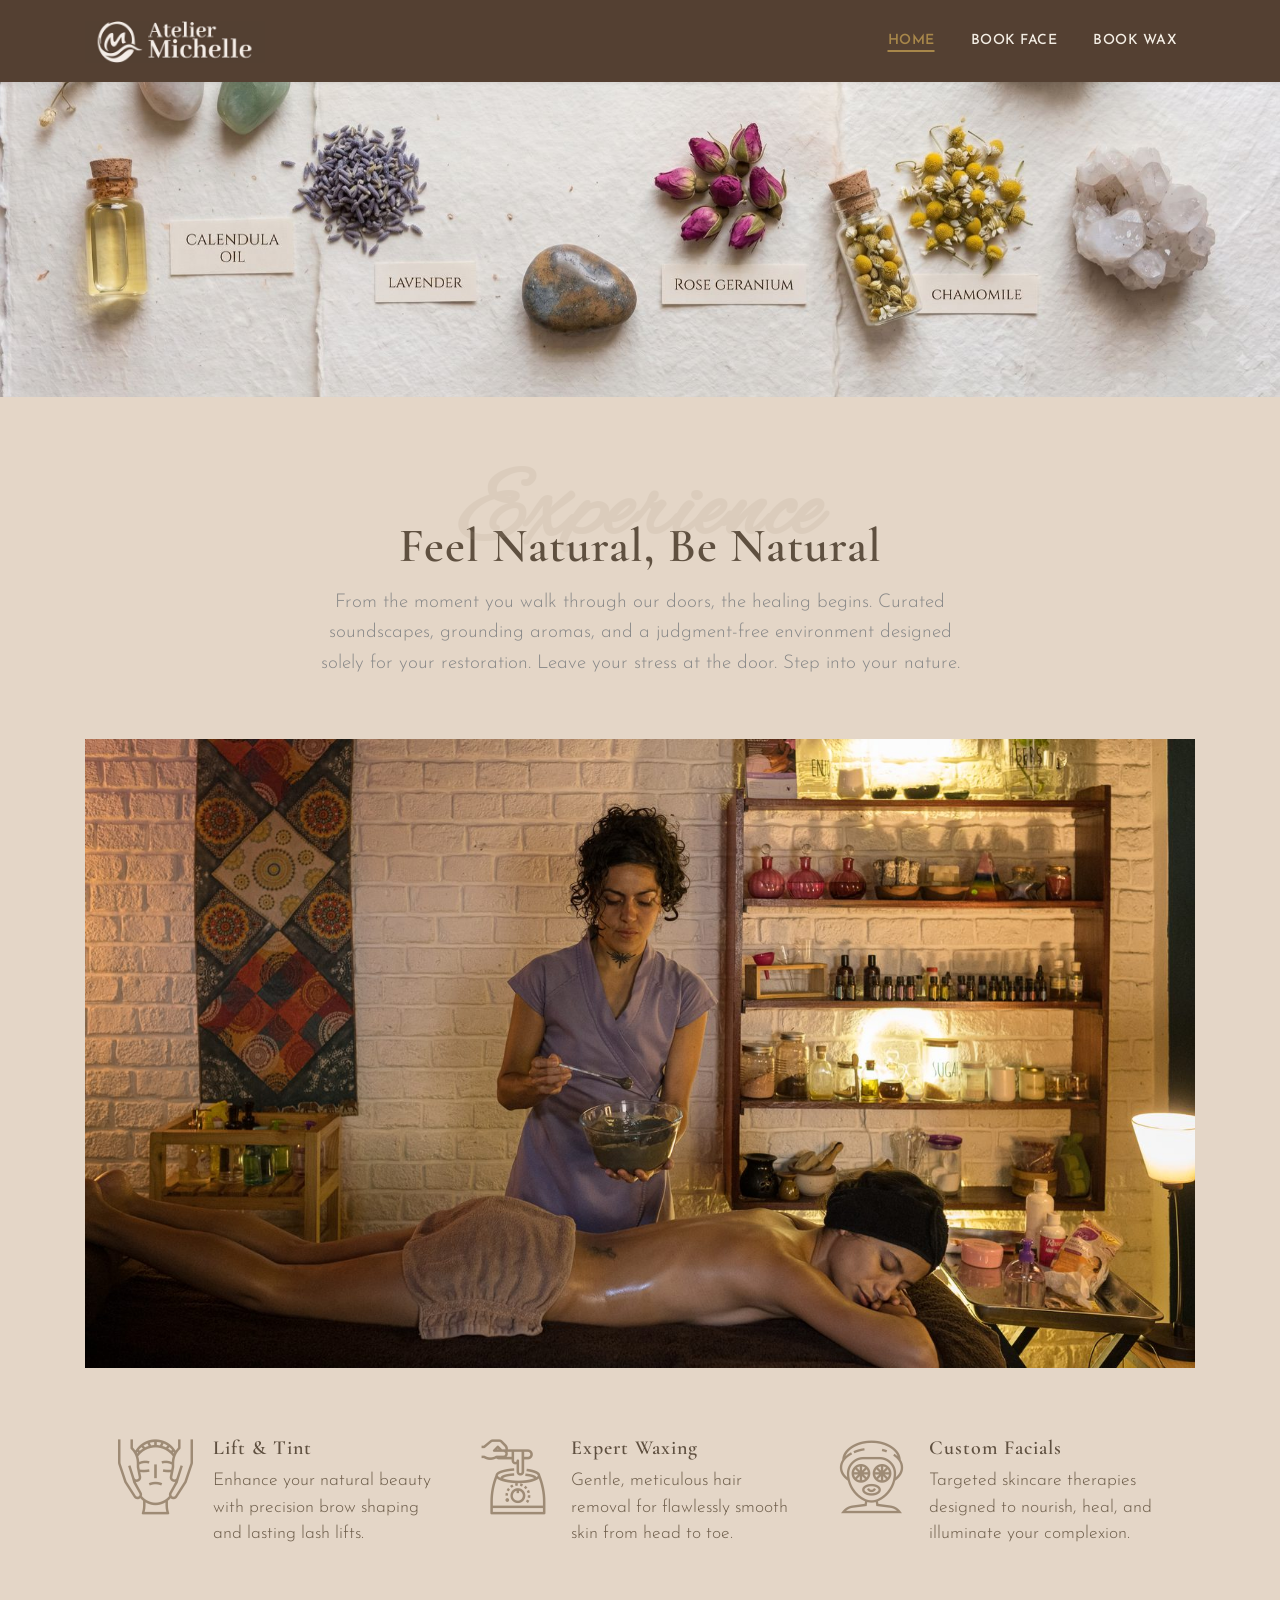
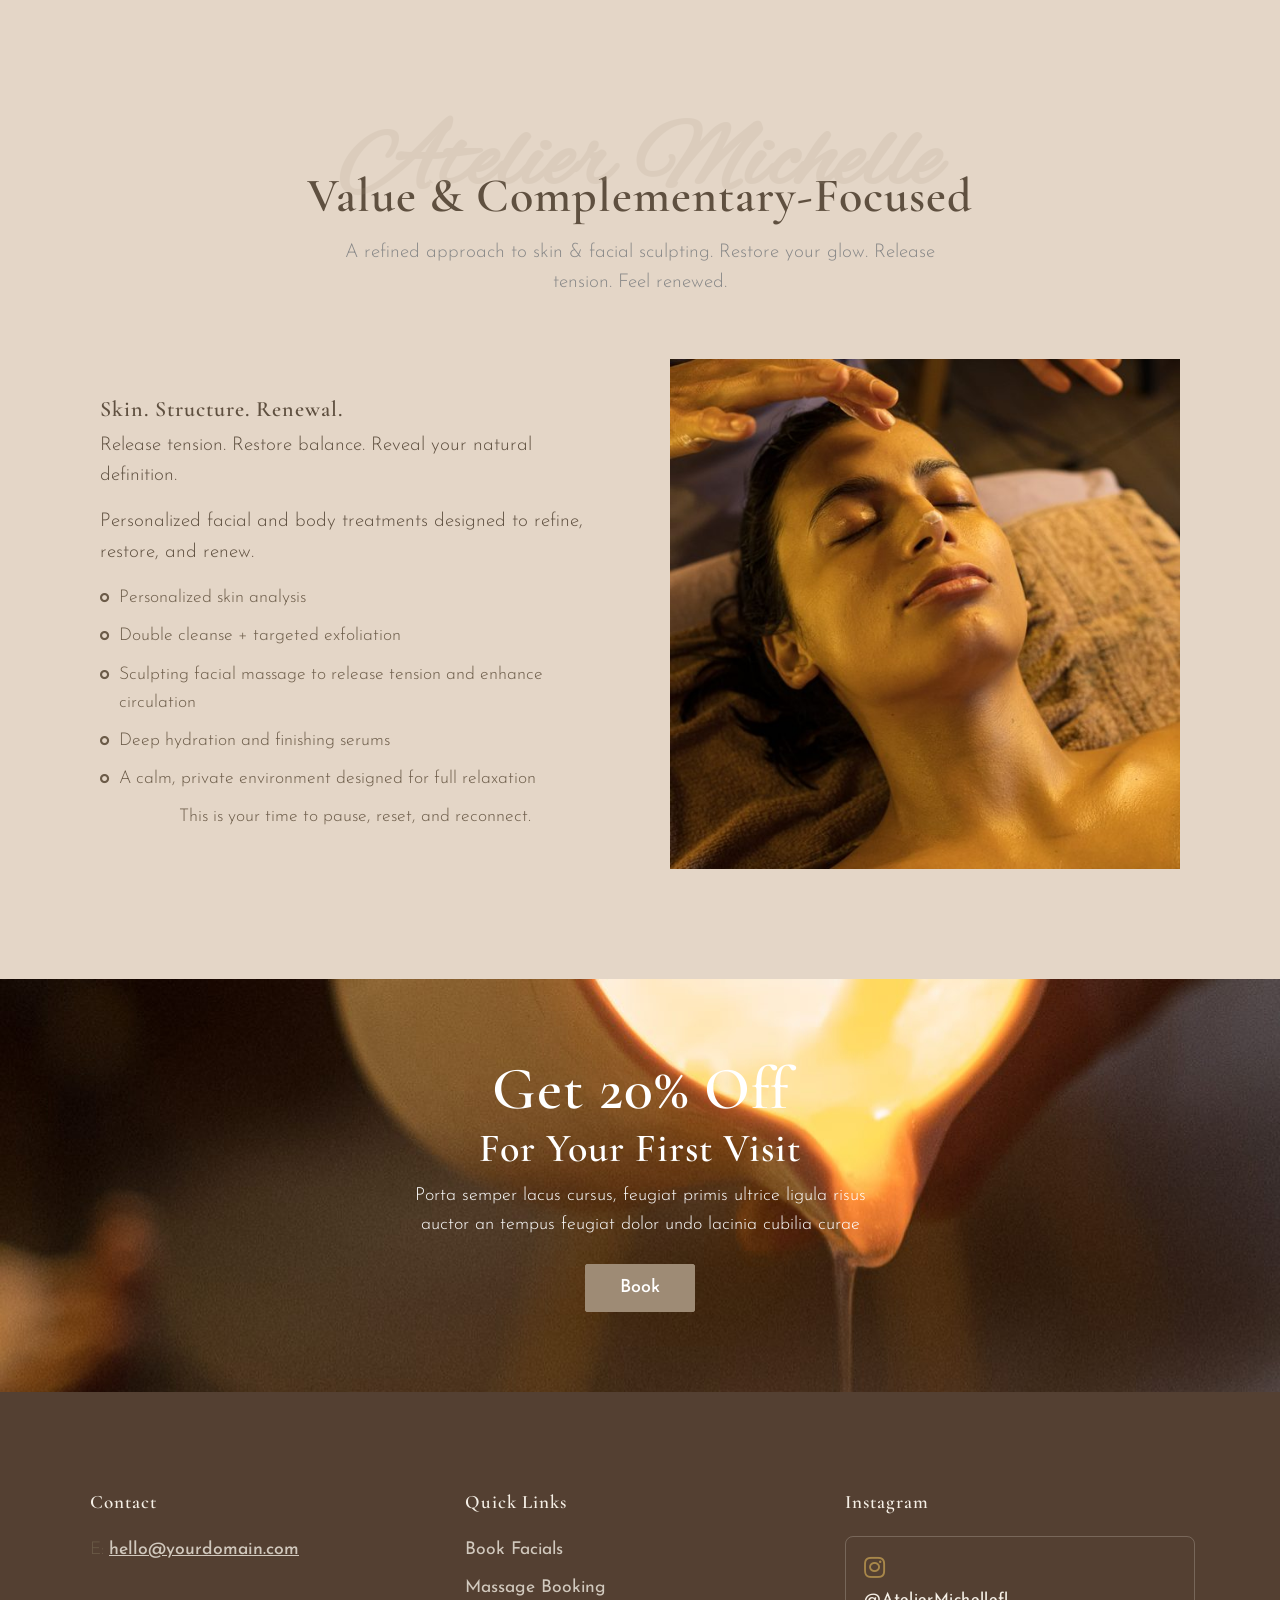
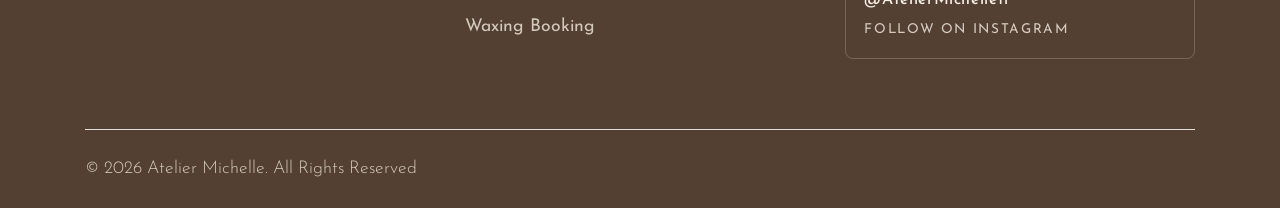
==== index.html @ 41dfa727 "removed massage from top menu" ====
<!DOCTYPE html>
<!-- Spa Magic - Spa & Beauty Salon Landing Page Template design design by Jthemes (http://www.jthemes.net) -->
<!--[if lt IE 7 ]><html class="ie ie6" lang="en"> <![endif]-->
<!--[if IE 7 ]><html class="ie ie7" lang="en"> <![endif]-->
<!--[if IE 8 ]><html class="ie ie8" lang="en"> <![endif]-->
<!--[if (gte IE 9)|!(IE)]><!-->
<html lang="en">



	<head>

		<meta charset="utf-8">
		<meta http-equiv="X-UA-Compatible" content="IE=edge"/>
		<meta name="author" content="Jthemes"/>	
		<meta name="description" content="Healed By Michelle - Book an Appointment"/>
		<meta name="keywords" content="Jthemes, Beauty, Cosmetic, Girly, Health, Healthy Care, Massage, Make Up, Salon, Spa, Skincare, Wellness">	
		<meta name="viewport" content="width=device-width, initial-scale=1.0"/>
				
		<!-- SITE TITLE -->
		<title>Home - Atelier Michelle</title>
									
		<!-- FAVICON AND TOUCH ICONS -->
		<link rel="shortcut icon" href="images/favicon.ico" type="image/x-icon">
		<link rel="icon" href="images/favicon.ico" type="image/x-icon">
		<link rel="apple-touch-icon" sizes="152x152" href="images/apple-touch-icon-152x152.png">
		<link rel="apple-touch-icon" sizes="120x120" href="images/apple-touch-icon-120x120.png">
		<link rel="apple-touch-icon" sizes="76x76" href="images/apple-touch-icon-76x76.png">
		<link rel="apple-touch-icon" href="images/apple-touch-icon.png">
		<link rel="icon" href="images/apple-touch-icon.png" type="image/x-icon">

		<!-- GOOGLE FONTS -->
		<link rel="preconnect" href="https://fonts.googleapis.com">
		<link rel="preconnect" href="https://fonts.gstatic.com" crossorigin>
		<link href="https://fonts.googleapis.com/css2?family=Cormorant+Garamond:wght@400;600&family=Josefin+Sans:wght@300;400&display=swap" rel="stylesheet">
		<link href="https://fonts.googleapis.com/css2?family=Alex+Brush&display=swap" rel="stylesheet">

		<!-- BOOTSTRAP CSS -->
		<link href="css/bootstrap.min.css" rel="stylesheet">
				
		<!-- FONT ICONS -->
		<link href="https://use.fontawesome.com/releases/v5.11.0/css/all.css" rel="stylesheet" crossorigin="anonymous">		
		<link href="css/flaticon.css" rel="stylesheet">

		<!-- PLUGINS STYLESHEET (booking page only needs the menu) -->
		<link href="css/menu.css" rel="stylesheet">	
		<link id="effect" href="css/dropdown-effects/fade-down.css" media="all" rel="stylesheet">
	
		<!-- TEMPLATE CSS -->
		<link href="css/pink-theme.css" rel="stylesheet">

		<!-- RESPONSIVE CSS -->
		<link href="css/responsive.css" rel="stylesheet">

		<!-- ATELIER MICHELLE BRAND TYPOGRAPHY -->
		<link href="css/atelier-brand.css" rel="stylesheet">

		<!-- Hide the preloader as soon as the DOM is ready (do not wait for PayPal) -->
		<style>
			#loader-wrapper.am-hide {
				opacity: 0 !important;
				visibility: hidden !important;
				pointer-events: none !important;
				transition: opacity .25s ease, visibility .25s ease;
			}
		</style>
		<script>
			(function () {
				function hideLoader() {
					var el = document.getElementById("loader-wrapper");
					if (!el || el.classList.contains("am-hide")) return;
					el.classList.add("am-hide");
					setTimeout(function () { el.style.display = "none"; }, 300);
				}
				if (document.readyState === "loading") {
					document.addEventListener("DOMContentLoaded", hideLoader);
				} else {
					hideLoader();
				}
				/* Hard fallback so a stalled third-party script never traps visitors */
				setTimeout(hideLoader, 800);
			})();
		</script>

		<!-- BOOKING PAGE STYLES -->
		<style>
			.booking-card {
				background: #f8f1e7;
				border-radius: 10px;
				box-shadow: 0 10px 35px rgba(0, 0, 0, .08);
				padding: 45px 40px;
			}
			.booking-card .form-label {
				display: block;
				font-weight: 500;
				margin-bottom: 8px;
				letter-spacing: .3px;
			}
			.booking-card .form-control,
			.booking-card select.form-control {
				height: 54px;
				background: #fdfaf4;
				border: 1px solid #d8c7af;
				border-radius: 6px;
				font-size: 1rem;
				padding: 0 16px;
				margin-bottom: 24px;
				width: 100%;
			}
			.booking-card .form-control:focus {
				background: #fffdf8;
				border-color: #9e8b75;
				outline: none;
				box-shadow: 0 0 0 3px rgba(158, 139, 117, .18);
			}
			/* Session length pills */
			.length-options {
				display: flex;
				gap: 12px;
				flex-wrap: wrap;
				margin-bottom: 24px;
			}
			.length-options input[type="radio"] {
				position: absolute;
				opacity: 0;
				pointer-events: none;
			}
			.length-options label {
				flex: 1 1 0;
				min-width: 110px;
				text-align: center;
				padding: 14px 10px;
				border: 2px solid #d8c7af;
				border-radius: 6px;
				background: #fdfaf4;
				cursor: pointer;
				font-weight: 500;
				margin: 0;
				transition: all .2s ease;
				user-select: none;
			}
			.length-options input[type="radio"]:checked + label {
				border-color: #9e8b75;
				background: #9e8b75;
				color: #fff;
			}
			.length-options input[type="radio"]:focus-visible + label {
				box-shadow: 0 0 0 3px rgba(158, 139, 117, .35);
			}
			/* Live price display */
			.price-display {
				display: flex;
				align-items: center;
				justify-content: space-between;
				background: #fdfaf4;
				border: 1px dashed #9e8b75;
				border-radius: 6px;
				padding: 18px 22px;
				margin-bottom: 30px;
			}
			.price-display .price-label {
				font-weight: 500;
				font-size: 1.05rem;
				margin: 0;
			}
			.price-display .price-value {
				font-size: 1.65rem;
				font-weight: 700;
				margin: 0;
			}
			#paypal-button-container {
				max-width: 420px;
				margin: 0 auto;
				position: relative;
			}
			/* Transparent overlay that intercepts clicks until the form is valid */
			#paypal-guard {
				position: absolute;
				inset: 0;
				z-index: 100;
				cursor: pointer;
				background: transparent;
			}
			/* Success UI */
			#booking-success {
				display: none;
				text-align: center;
				background: #f8f1e7;
				border-radius: 10px;
				box-shadow: 0 10px 35px rgba(0, 0, 0, .08);
				padding: 60px 40px;
			}
			#booking-success .success-icon {
				font-size: 4rem;
				color: #6fbf73;
				margin-bottom: 20px;
			}
			#booking-success .booking-summary {
				max-width: 480px;
				margin: 25px auto 35px;
				text-align: left;
				background: #fdfaf4;
				border-radius: 6px;
				padding: 22px 28px;
			}
			#booking-success .booking-summary p {
				margin-bottom: 8px;
			}
			#booking-success .booking-summary p span {
				font-weight: 600;
			}
			.gcal-btn i {
				margin-right: 8px;
			}
			@media (max-width: 575px) {
				.booking-card { padding: 32px 22px; }
			}
		</style>
	
	</head>




	<body>




		<!-- PRELOADER SPINNER
		============================================= -->	
		<div id="loader-wrapper">
			<div id="loading">
				<div class="cssload-loader">
					<div class="fancy-spinner">
					  	<div class="ring"></div>
					  	<div class="ring"></div>
					  	<div class="dot"></div>
					</div>
				</div>
			</div>
		</div>




		<!-- PAGE CONTENT
		============================================= -->	
		<div id="page" class="page">




			<!-- HEADER
			============================================= -->
			<header id="header" class="header white-menu navbar-dark">
				<div class="header-wrapper">


					<!-- MOBILE HEADER -->
				    <div class="wsmobileheader clearfix">	  	
				    	<span class="smllogo"><a href="index.html"><img class="am-logo" src="images/atelier-michelle-logo-dark.jpg?v=1" width="170" height="39" alt="Atelier Michelle - mobile logo"/></a></span>
				    	<a id="wsnavtoggle" class="wsanimated-arrow"><span></span></a>	
				 	</div>


				 	<!-- NAVIGATION MENU -->
				  	<div class="wsmainfull menu clearfix">
	    				<div class="wsmainwp clearfix">


	    					<!-- LOGO IMAGE -->
	    					<!-- For Retina Ready displays take a image with double the amount of pixels that your image will be displayed (e.g 340 x 100 pixels) -->
	    					<div class="desktoplogo"><a href="index.html" class="logo-black"><img class="am-logo" src="images/atelier-michelle-logo-dark.jpg?v=1" width="170" height="39" alt="Atelier Michelle - header logo"></a></div>
	    					<div class="desktoplogo"><a href="index.html" class="logo-white"><img class="am-logo" src="images/atelier-michelle-logo-dark.jpg?v=1" width="170" height="39" alt="Atelier Michelle - header logo"></a></div>


	    					<!-- MAIN MENU -->
	      					<nav class="wsmenu clearfix">
	        					<ul class="wsmenu-list">


	        						<!-- SIMPLE NAVIGATION LINK -->
							    	<li class="nl-simple" aria-haspopup="true"><a href="index.html" class="active" aria-current="page">Home</a></li>


								    <!-- DROPDOWN MENU 
						        	<li aria-haspopup="true"><a href="#">Pages <span class="wsarrow"></span></a>
						        		<div class="wsmegamenu clearfix halfmenu">
						              		<div class="container-fluid">
						                		<div class="row">

						                			
									                <ul class="col-lg-6 link-list">	
									                    <li class="fst-li"><a href="about.html">About Us</a></li>					             
									                    <li><a href="services.html">Our Services</a></li>	
									                    <li><a href="service-details.html">Service Details</a></li>
									                    <li><a href="gallery.html">Our Gallery</a></li>
									                    <li><a href="team.html">Our Experts</a></li>
									                    <li><a href="gift-cards.html">Gift Cards</a></li>
									                </ul>

								            
									                <ul class="col-lg-6 link-list">							                  
									                    <li class="fst-li"><a href="pricing.html">Pricing Plans</a></li>	
									                    <li><a href="face-treatment-booking.html">Face Treatment Booking</a></li>
									                    <li><a href="faqs.html">FAQs</a></li>					      
									                    <li><a href="terms.html">Terms & Privacy</a></li>
									                    <li><a href="contacts.html">Contacts</a></li>
									                </ul>

						                		</div>
						              		</div>
						            	</div>
						          	</li>	--> <!-- END DROPDOWN MENU --> 


							    	<!-- MEGAMENU 
						          	<li aria-haspopup="true"><a href="#">Services <span class="wsarrow"></span></a>
	            						<div class="wsmegamenu w-70 clearfix">
	             							<div class="container">
	               								<div class="row">

	               									
	               									<ul class="col-md-12 col-lg-4 link-list">
									                    <li class="title txt-color-01"><p>Massages</p></li>
									                    <li class="fst-li"><a href="#">Hot Stone Massage</a></li>
									                    <li><a href="#">Traditional Thai Massage</a></li>
									                    <li><a href="#">Aromatherapy Massage</a></li>
									                    <li><a href="#">Deep Tissue Massage</a></li>		                             
									                </ul>

									              
	               									<ul class="col-md-12 col-lg-4 link-list">
									                    <li class="title txt-color-01"><p>Therapies</p></li>
									                    <li class="fst-li"><a href="#">Physiotherapy</a></li>					                 
									                    <li><a href="#">Skin & Beauty Care</a></li>
									                    <li><a href="#">Executive Reflexology</a></li>
									                    <li><a href="#">Aroma & Jet Hydro Therapy</a></li>			              
									                </ul>

									         
	               									<ul class="col-md-12 col-lg-4 link-list">
									                    <li class="title txt-color-01"><p>Treatments</p></li>
									                    <li class="fst-li"><a href="#">Spa Ritual Body Scrub</a></li>
									                    <li><a href="#">Deluxe Korean Scrub</a></li>					              
									                    <li><a href="#">Soothing Skin Body Wrap</a></li>
									                    <li><a href="#">Teatox Mud Body Treatment</a></li>
									                </ul>
                
								                </div>  	
								            </div>  
								        </div>  
								    </li>	--> <!-- END MEGAMENU -->


								    <!-- SIMPLE NAVIGATION LINK 
							    	<li class="nl-simple" aria-haspopup="true"><a href="gift-cards.html">Gift Cards</a></li>
								-->

							    	<!-- SIMPLE NAVIGATION LINK 
							    	<li class="nl-simple" aria-haspopup="true"><a href="contacts.html">Contacts</a></li>
								-->


								    <!-- HEADER BUTTONS
								    <li class="nl-simple" aria-haspopup="true">
								    	<a href="massage-treatment-booking.html">Book Massage</a>  
								    </li>-->
								    <li class="nl-simple" aria-haspopup="true">
								    	<a href="face-treatment-booking.html">Book Face</a>
								    </li>
								    <li class="nl-simple" aria-haspopup="true">
								    	<a href="waxing-treatment-booking.html">Book Wax</a>
								    </li>


	        					</ul>
	        				</nav>	<!-- END MAIN MENU -->

	    				</div>
	    			</div>	<!-- END NAVIGATION MENU -->


				</div>     <!-- End header-wrapper -->
			</header>	<!-- END HEADER -->


	
			<!-- BANNER — botanical hero
			============================================= -->
			<section id="am-hero-banner" class="am-hero-banner" aria-label="Atelier Michelle">
				<img
					class="am-hero-banner__img"
					src="images/atelier-michelle-banner.jpg?v=3"
					width="2000"
					height="496"
					alt="Botanical ingredients — calendula oil, lavender, rose geranium, and chamomile"
				>
			</section>	<!-- END BANNER -->


			<!-- ABOUT-3
			============================================= -->
			<section id="about-3" class="bg-color-01 wide-60 about-section division">
				<div class="container">


					<!-- SECTION TITLE -->	
					<div class="row">	
						<div class="col-lg-10 offset-lg-1">
							<div class="section-title mb-60 text-center">	

								<!-- Transparent Header -->	
								<h1 class="tra-header txt-color-02">Experience</h1>	

								<!-- Title 	-->	
								<h3 class="h3-xl txt-color-01">Feel Natural, Be Natural</h3>	

								<!-- Text -->	
								<p class="p-lg txt-color-05">From the moment you walk through our doors, the healing begins. Curated soundscapes, 
								   grounding aromas, and a judgment-free environment designed solely for your restoration. Leave your 
								   stress at the door. Step into your nature.
								</p>
									
							</div>	
						</div>
					</div>


					<!-- ABOUT IMAGE -->
					<div class="row">	
					 	<div class="col-md-12">
							<div class="img-block">
								<img class="img-fluid" src="images/image-12.jpg" alt="about-image">
							</div>
						</div>
					</div>


					<!-- ABOUT BOXES WRAPPER -->
		 			<div class="abox-1-wrapper">
						<div class="row d-flex align-items-center">


							<!-- ABOUT BOX #1 -->		
							<div class="col-md-4">
								<div class="abox-1 mb-40">

									<!-- Icon --> 
									<div class="abox-1-ico ico-75 txt-color-03">
										<span class="flaticon-beauty-treatment"></span>
									</div>

									<!-- Text -->
									<div class="abox-1-txt">
										<h5 class="h5-xs txt-color-01">Lift &amp; Tint</h5>
										<p class="txt-color-05">Enhance your natural beauty with precision brow shaping and lasting lash lifts.</p>
									</div>

								</div>
							</div>


							<!-- ABOUT BOX #2 -->		
							<div class="col-md-4">
								<div class="abox-1 mb-40">

									<!-- Icon --> 
									<div class="abox-1-ico ico-75 txt-color-03">
										<span class="flaticon-wax"></span>
									</div>

									<!-- Text -->
									<div class="abox-1-txt">
										<h5 class="h5-xs txt-color-01">Expert Waxing</h5>
										<p class="txt-color-05">Gentle, meticulous hair removal for flawlessly smooth skin from head to toe.</p>
									</div>

								</div>
							</div>


							<!-- ABOUT BOX #3 -->		
							<div class="col-md-4">
								<div class="abox-1 mb-40">

									<!-- Icon --> 
									<div class="abox-1-ico ico-75 txt-color-03">
										<span class="flaticon-facial-treatment"></span>
									</div>

									<!-- Text -->
									<div class="abox-1-txt">
										<h5 class="h5-xs txt-color-01">Custom Facials</h5>
										<p class="txt-color-05">Targeted skincare therapies designed to nourish, heal, and illuminate your complexion.</p>
									</div>

								</div>
							</div>


						</div>  <!-- End row --> 
					</div>	  <!-- END ABOUT BOXES WRAPPER -->


				</div>	   <!-- End container -->
			</section>	<!-- END ABOUT-3 -->


			<section id="about-2" class="bg-color-01 wide-70 about-section division">
				<div class="container">

					<!-- SECTION TITLE -->
					<div class="row">
						<div class="col-lg-10 offset-lg-1">
							<div class="section-title mb-60 text-center">

								<!-- Transparent Header -->	
								<h1 class="tra-header txt-color-02">Atelier Michelle</h1>	

								<!-- Title 	-->	
								<h3 class="h3-xl txt-color-01">Value &amp; Complementary-Focused</h3>	

								<!-- Text -->	
								<p class="p-lg txt-color-05"> A refined approach to skin & facial sculpting. 
									Restore your glow. Release tension. Feel renewed.

								</p>

							</div>
						</div>
					</div>


					<div class="row d-flex align-items-center m-row">


						<!-- TEXT BLOCK -->	
						<div class="col-md-7 col-lg-6 m-bottom">
							<div class="txt-block left-column pc-15 mb-40">
								<h5 class="h5-sm txt-color-01">Skin. Structure. Renewal. </h5>
								<p class="p-lg">Release tension. Restore balance. Reveal your natural definition. </p>
								<p class="p-lg">Personalized facial and body treatments designed to refine, restore, and renew.</p>

								<!-- List -->	
								<ul class="txt-list txt-color-05">

									<li class="list-item">
										<i class="fas fa-genderless"></i>
										<p>Personalized skin analysis</p>
									</li>

									<li class="list-item">
										<i class="fas fa-genderless"></i>
										<p>Double cleanse + targeted exfoliation</p>
									</li>

									<li class="list-item">
										<i class="fas fa-genderless"></i>
										<p>Sculpting facial massage to release tension and enhance circulation</p>
									</li>

									<li class="list-item">
										<i class="fas fa-genderless"></i>
										<p>Deep hydration and finishing serums</p>
									</li>

									<li class="list-item">
										<i class="fas fa-genderless"></i>
										<p>A calm, private environment designed for full relaxation</p>
									</li>

								</ul>

								<!-- Text -->
								<p class="txt-color-05 mb-0 text-center">This is your time to pause, reset, and reconnect.</p>

							</div>
						</div>	<!-- END TEXT BLOCK -->	


						<!-- IMAGE BLOCK -->
						<div class="col-md-5 col-lg-6 m-top">
							<div class="img-block right-column pc-15 mb-40">
								<img class="img-fluid" src="images/serv-03.jpg" alt="Relaxing facial treatment at Atelier Michelle">
							</div>
						</div>


					</div>	  <!-- End row -->	
				</div>	   <!-- End container -->
			</section>

		


			



			<!-- BANNER-5
			============================================= -->
			<section id="banner-5" class="bg-image banner-section division">
				<div class="container">
					<div class="row d-flex align-items-center">


						<!-- TEXT BLOCK -->	
						<div class="col-lg-6 offset-lg-3">
							<div class="banner-5-txt text-center white-color">

								<!-- Title -->
								<h2 class="h2-xl">Get 20% Off</h2>
								<h3 class="h3-xs">For Your First Visit</h3>

								<!-- Text -->
								<p class="p-md">Porta semper lacus cursus, feugiat primis ultrice ligula risus auctor an tempus
								   feugiat dolor undo lacinia cubilia curae
								</p>

								<!-- Button -->	
								<a href="face-treatment-booking.html" class="btn btn-md btn-color-02 color-01-hover">Book</a>

							</div>
						</div>	<!-- END TEXT BLOCK -->	

					</div>	  <!-- End row -->	
				</div>	   <!-- End container -->
			</section>	<!-- END BANNER-5 -->





				<!-- FOOTER-4
				============================================= -->
				<footer id="footer-4" class="bg-color-01 footer division">
					<div class="container">


						<!-- FOOTER CONTENT -->
						<div class="row">


							<!-- FOOTER CONTACTS -->
							<div class="col-md-4 col-lg-4">
								<div class="footer-contacts mb-40">
								
									<!-- Title -->
									<h6 class="h6-lg txt-color-01">Contact</h6>

									<!-- Address 
									<p class="txt-color-05">121 King Street, Melbourne,</p> 
									<p class="txt-color-05">Victoria 3000 Australia</p> -->

									<!-- Footer Contacts -->
									<div class="txt-color-05 mt-15">

										<!-- Email -->
										<p class="foo-email">E: <a href="mailto:yourdomain@mail.com">hello@yourdomain.com</a></p>

									

									</div>

								</div>
							</div>


							<!-- FOOTER LINKS -->
							<div class="col-md-4 col-lg-4">
								<div class="footer-links mb-40">
								
									<!-- Title -->
									<h6 class="h6-lg txt-color-01">Quick Links</h6>

									<!-- Footer Links -->
									<ul class="txt-color-05 clearfix">
										<li><p><a href="face-treatment-booking.html">Book Facials</a></p></li>
										<li><p><a href="massage-treatment-booking.html">Massage Booking</a></p></li>
										<li><p><a href="waxing-treatment-booking.html">Waxing Booking</a></p></li>	
									</ul>

								</div>
							</div>


							<!-- FOOTER IMAGES -->
							<div class="col-md-4 col-lg-4">
								<div class="footer-img mb-40">

									<!-- Title -->
									<h6 class="h6-lg txt-color-01">Instagram</h6>

									<!-- Live feed: paste Behold / SnapWidget / Elfsight embed in .am-ig-feed below.
									     Until then, this CTA links to the profile (template jpgs were empty placeholders). -->
									<div class="am-ig-feed">
										<a class="am-ig-cta" href="https://www.instagram.com/AtelierMichellefl" target="_blank" rel="noopener noreferrer">
											<span class="am-ig-cta__icon" aria-hidden="true"><i class="fab fa-instagram"></i></span>
											<span class="am-ig-cta__handle">@AtelierMichellefl</span>
											<span class="am-ig-cta__label">Follow on Instagram</span>
										</a>
									</div>

								</div>
							</div>	<!-- END FOOTER IMAGES -->


						</div>	  <!-- END FOOTER CONTENT -->


						<!-- BOTTOM FOOTER -->
						<div class="bottom-footer txt-color-05">
							<div class="row d-flex align-items-center">


								<!-- FOOTER COPYRIGHT -->
								<div class="col-lg-6">
									<div class="footer-copyright">
										<p>&copy; 2026 Atelier Michelle. All Rights Reserved</p>
									</div>
								</div>


								<!-- BOTTOM FOOTER LINKS 
								<div class="col-lg-6">
									<ul class="bottom-footer-list text-right clearfix">
										<li><p class="first-list-link"><a href="#"><i class="fab fa-facebook-f"></i> Facebook</a></p></li>	
										<li><p class="last-li"><a href="https://www.instagram.com/AtelierMichellefl"><i class="fab fa-instagram"></i> Instagram</a></p></li>
									
									</ul>
								</div> -->


							</div>  <!-- End row -->
						</div>	<!-- END BOTTOM FOOTER -->


					</div>	   <!-- End container -->										
				</footer>	<!-- END FOOTER-4 -->




		</div>	<!-- END PAGE CONTENT -->




		<!-- EXTERNAL SCRIPTS
		============================================= -->	
		<script src="js/jquery-3.4.1.min.js"></script>
		<script src="js/bootstrap.min.js"></script>	
		<script src="js/modernizr.custom.js"></script>
		<script src="js/jquery.easing.js"></script>
		<script src="js/jquery.appear.js"></script>
		<script src="js/jquery.scrollto.js"></script>	
		<script src="js/menu.js"></script>	
		<script src="js/materialize.js"></script>
		<script src="js/tweenmax.min.js"></script>	
		<script src="js/slideshow.js"></script>	
		<script src="js/imagesloaded.pkgd.min.js"></script>
		<script src="js/isotope.pkgd.min.js"></script>
		<script src="js/jquery.flexslider.js"></script>
		<script src="js/owl.carousel.min.js"></script>
		<script src="js/jquery.magnific-popup.min.js"></script>
		<script src="js/hero-form.js"></script>
		<script src="js/contact-form.js"></script>
		<script src="js/comment-form.js"></script>	
		<script src="js/booking-form.js"></script>
		<script src="js/jquery.datetimepicker.full.js"></script>	
		<script src="js/jquery.validate.min.js"></script>
		<script src="js/jquery.ajaxchimp.min.js"></script>	
				
		<!-- Custom Script -->		
		<script src="js/custom.js"></script>

		<!-- HTML5 shim, for IE6-8 support of HTML5 elements. All other JS at the end of file. -->
		<!-- [if lt IE 9]>
			<script src="js/html5shiv.js" type="text/javascript"></script>
			<script src="js/respond.min.js" type="text/javascript"></script>
		<![endif] -->
									
		<!-- Google Analytics: Change UA-XXXXX-X to be your site's ID. Go to http://www.google.com/analytics/ for more information. -->															
		<!--
		<script>
			var _gaq = _gaq || [];
			_gaq.push(['_setAccount', 'UA-XXXXX-X']);
			_gaq.push(['_trackPageview']);

			(function() {
				var ga = document.createElement('script'); ga.type = 'text/javascript'; ga.async = true;
				ga.src = ('https:' == document.location.protocol ? 'https://ssl' : 'http://www') + '.google-analytics.com/ga.js';
				var s = document.getElementsByTagName('script')[0]; s.parentNode.insertBefore(ga, s);
			})();
		</script>
		-->




	</body>



</html>
---- css/flaticon.css ----
/*
  	Flaticon icon font: Flaticon
  	Creation date: 08/10/2020 08:57
  	*/

@font-face {
  font-family: "Flaticon";
  src: url("../fonts/Flaticon.eot");
  src: url("../fonts/Flaticon.eot?#iefix") format("embedded-opentype"),
       url("../fonts/Flaticon.woff2") format("woff2"),
       url("../fonts/Flaticon.woff") format("woff"),
       url("../fonts/Flaticon.ttf") format("truetype"),
       url("../fonts/Flaticon.svg#Flaticon") format("svg");
  font-weight: normal;
  font-style: normal;
}

@media screen and (-webkit-min-device-pixel-ratio:0) {
  @font-face {
    font-family: "Flaticon";
    src: url("../fonts/Flaticon.svg#Flaticon") format("svg");
  }
}

[class^="flaticon-"]:before, [class*=" flaticon-"]:before,
[class^="flaticon-"]:after, [class*=" flaticon-"]:after {   
  font-family: Flaticon;
  font-size: 20px;
  line-height: 1!important;
  font-style: normal;
  margin-left: 0;
}

.flaticon-relax-stones:before { content: "\f100"; }
.flaticon-lotus:before { content: "\f101"; }
.flaticon-cream:before { content: "\f102"; }
.flaticon-nail-polish:before { content: "\f103"; }
.flaticon-gel:before { content: "\f104"; }
.flaticon-cream-1:before { content: "\f105"; }
.flaticon-spa:before { content: "\f106"; }
.flaticon-smartphone:before { content: "\f107"; }
.flaticon-washbowl:before { content: "\f108"; }
.flaticon-herbs:before { content: "\f109"; }
.flaticon-mortar:before { content: "\f10a"; }
.flaticon-towel:before { content: "\f10b"; }
.flaticon-juice:before { content: "\f10c"; }
.flaticon-herb:before { content: "\f10d"; }
.flaticon-honey:before { content: "\f10e"; }
.flaticon-foot:before { content: "\f10f"; }
.flaticon-waterdrop:before { content: "\f110"; }
.flaticon-aromatic:before { content: "\f111"; }
.flaticon-hot-tub:before { content: "\f112"; }
.flaticon-essential-oil:before { content: "\f113"; }
.flaticon-tea:before { content: "\f114"; }
.flaticon-bathrobe:before { content: "\f115"; }
.flaticon-essential-oil-1:before { content: "\f116"; }
.flaticon-sandals:before { content: "\f117"; }
.flaticon-bamboo:before { content: "\f118"; }
.flaticon-candle:before { content: "\f119"; }
.flaticon-burner:before { content: "\f11a"; }
.flaticon-comb:before { content: "\f11b"; }
.flaticon-hairdryer:before { content: "\f11c"; }
.flaticon-hair-cream:before { content: "\f11d"; }
.flaticon-closet:before { content: "\f11e"; }
.flaticon-makeup:before { content: "\f11f"; }
.flaticon-washbasin:before { content: "\f120"; }
.flaticon-candle-1:before { content: "\f121"; }
.flaticon-sauna:before { content: "\f122"; }
.flaticon-spa-1:before { content: "\f123"; }
.flaticon-bamboo-1:before { content: "\f124"; }
.flaticon-aromatic-candle:before { content: "\f125"; }
.flaticon-bucket:before { content: "\f126"; }
.flaticon-body-scrub:before { content: "\f127"; }
.flaticon-dropper:before { content: "\f128"; }
.flaticon-flower:before { content: "\f129"; }
.flaticon-facial-treatment:before { content: "\f12a"; }
.flaticon-massage:before { content: "\f12b"; }
.flaticon-honey-jar:before { content: "\f12c"; }
.flaticon-hot-spring:before { content: "\f12d"; }
.flaticon-hot-stone:before { content: "\f12e"; }
.flaticon-oil:before { content: "\f12f"; }
.flaticon-mortar-1:before { content: "\f130"; }
.flaticon-oil-1:before { content: "\f131"; }
.flaticon-aromatherapy:before { content: "\f132"; }
.flaticon-shower:before { content: "\f133"; }
.flaticon-slippers:before { content: "\f134"; }
.flaticon-massage-1:before { content: "\f135"; }
.flaticon-water:before { content: "\f136"; }
.flaticon-bathrobe-1:before { content: "\f137"; }
.flaticon-hot-stones:before { content: "\f138"; }
.flaticon-kettle:before { content: "\f139"; }
.flaticon-herbal:before { content: "\f13a"; }
.flaticon-cream-2:before { content: "\f13b"; }
.flaticon-sauna-1:before { content: "\f13c"; }
.flaticon-slipper:before { content: "\f13d"; }
.flaticon-time:before { content: "\f13e"; }
.flaticon-candle-2:before { content: "\f13f"; }
.flaticon-oil-2:before { content: "\f140"; }
.flaticon-towels:before { content: "\f141"; }
.flaticon-sauna-2:before { content: "\f142"; }
.flaticon-massage-2:before { content: "\f143"; }
.flaticon-skin:before { content: "\f144"; }
.flaticon-depilation:before { content: "\f145"; }
.flaticon-bamboo-2:before { content: "\f146"; }
.flaticon-foot-massage:before { content: "\f147"; }
.flaticon-spa-2:before { content: "\f148"; }
.flaticon-spa-3:before { content: "\f149"; }
.flaticon-shower-1:before { content: "\f14a"; }
.flaticon-mortar-2:before { content: "\f14b"; }
.flaticon-flower-1:before { content: "\f14c"; }
.flaticon-spa-4:before { content: "\f14d"; }
.flaticon-acupuncture:before { content: "\f14e"; }
.flaticon-aroma:before { content: "\f14f"; }
.flaticon-acupuncture-1:before { content: "\f150"; }
.flaticon-bamboo-3:before { content: "\f151"; }
.flaticon-flip-flop:before { content: "\f152"; }
.flaticon-cosmetics:before { content: "\f153"; }
.flaticon-yoga-mat:before { content: "\f154"; }
.flaticon-flower-2:before { content: "\f155"; }
.flaticon-spa-candles:before { content: "\f156"; }
.flaticon-soap:before { content: "\f157"; }
.flaticon-towel-1:before { content: "\f158"; }
.flaticon-lotion:before { content: "\f159"; }
.flaticon-foot-massage-1:before { content: "\f15a"; }
.flaticon-massage-3:before { content: "\f15b"; }
.flaticon-hot-stone-1:before { content: "\f15c"; }
.flaticon-beauty-treatment:before { content: "\f15d"; }
.flaticon-honey-1:before { content: "\f15e"; }
.flaticon-towels-1:before { content: "\f15f"; }
.flaticon-wax:before { content: "\f160"; }
.flaticon-acupuncture-2:before { content: "\f161"; }
.flaticon-massage-4:before { content: "\f162"; }
.flaticon-make-up:before { content: "\f163"; }
.flaticon-cream-3:before { content: "\f164"; }
.flaticon-essential-oil-2:before { content: "\f165"; }
.flaticon-stones:before { content: "\f166"; }
.flaticon-lotus-1:before { content: "\f167"; }
.flaticon-essential-oil-3:before { content: "\f168"; }
.flaticon-essential-oil-4:before { content: "\f169"; }
.flaticon-shower-2:before { content: "\f16a"; }
.flaticon-stopwatch:before { content: "\f16b"; }
.flaticon-pills:before { content: "\f16c"; }
.flaticon-spa-5:before { content: "\f16d"; }
.flaticon-towels-2:before { content: "\f16e"; }
.flaticon-herbal-1:before { content: "\f16f"; }
.flaticon-next:before { content: "\f170"; }
.flaticon-back:before { content: "\f171"; }
.flaticon-branch:before { content: "\f172"; }
.flaticon-olive-branch:before { content: "\f173"; }
.flaticon-branch-1:before { content: "\f174"; }
.flaticon-bamboo-4:before { content: "\f175"; }
.flaticon-branch-2:before { content: "\f176"; }
.flaticon-focus:before { content: "\f177"; }
.flaticon-focus-1:before { content: "\f178"; }
.flaticon-focus-2:before { content: "\f179"; }
.flaticon-plant:before { content: "\f17a"; }
.flaticon-facial-treatment-1:before { content: "\f17b"; }
.flaticon-facial-treatment-2:before { content: "\f17c"; }
.flaticon-skincare:before { content: "\f17d"; }
.flaticon-settings:before { content: "\f17e"; }
.flaticon-gift:before { content: "\f17f"; }
.flaticon-aromatherapy-1:before { content: "\f180"; }
.flaticon-essential-oil-5:before { content: "\f181"; }
.flaticon-herbal-2:before { content: "\f182"; }
.flaticon-teapot:before { content: "\f183"; }
---- css/menu.css ----
/*
 * Plugin: Web Slide Navigation System
 * Demo Link: https://uxwing.com/webslide/
 * Author: UXWing
 * License: http://codecanyon.net/licenses/standard
*/


/*------------------------------------------*/
/*  Desktop Base CSS
--------------------------------------------*/

.wsmenu html,
.wsmenu body,
.wsmenu iframe,
.wsmenu h1,
.wsmenu h2,
.wsmenu h3,
.wsmenu h4,
.wsmenu h5,
.wsmenu h6 {
  -webkit-font-smoothing: subpixel-antialiased;
  font-smoothing: antialiased;
  font-smooth: antialiased;
  -webkit-text-size-adjust: 100%;
  -ms-text-size-adjust: 100%;
  -webkit-font-smoothing: subpixel-antialiased;
  font-smoothing: subpixel-antialiased;
  font-smooth: subpixel-antialiased;
}

.wsmenu .cl {
  clear: both;
}
/*
.wsmenu img,
object,
embed,
video {
  border: 0 none;
  max-width: 100%;
}
*/
.wsmenu img {
  border: 0 none;
  max-width: 100%;
}

.wsmenu a:focus {
  outline: none;
}

.wsmenu:before,
.wsmenu:after {
  content: "";
  display: table;
}

.wsmenu:after {
  clear: both;
}

/*------------------------------------------*/
/*  Desktop Main Menu CSS
--------------------------------------------*/

.wsmenucontainer {
  background-size: cover;
  overflow: hidden;
  background-attachment: fixed;
  background-position: 50% 0;
  background-repeat: no-repeat;
}

.wsmainfull {
  width: 100%;
  height: auto;
  background-color: #d6c3b0!important;
  z-index: 999;
  -webkit-box-shadow: 0 2px 3px rgba(96, 96, 96, .1);
  -moz-box-shadow: 0 2px 3px rgba(96, 96, 96, .1);
  box-shadow: 0 2px 3px rgba(96, 96, 96, .1);
  -webkit-transition: all 450ms ease-in-out;
  -moz-transition: all 450ms ease-in-out;
  -o-transition: all 450ms ease-in-out;
  -ms-transition: all 450ms ease-in-out;
  transition: all 450ms ease-in-out; 
}

.wsmainwp {
  margin: 0 auto;
  max-width: 1140px;
  padding: 0 15px;
  position: relative;
}

/* Header Logo */
.desktoplogo {
  padding: 0;
  margin: 0;
  float: left;
  line-height: 70px;
}

.desktoplogo img {
  vertical-align: middle;
  width: auto;
  max-width: 170px;
  height: auto;
  max-height: 57px;
  object-fit: contain;
}

.wsmobileheader .smllogo img {
  width: auto;
  max-width: 170px;
  height: auto;
  max-height: 50px;
  object-fit: contain;
}

.footer-info img[alt="footer-logo"] {
  width: auto;
  max-width: 204px;
  height: auto;
  max-height: 68px;
  object-fit: contain;
}

/* Navigation Menu */
.wsmenu {
  padding: 0;
  float: right;
  display: block;
}

.wsmenu > .wsmenu-list {
  text-align: left;
  margin: 0 auto 0 auto;
  width: 100%;
  display: block;
  padding: 0;
}

.wsmenu > .wsmenu-list > li {
  text-align: center;
  display: block;
  padding: 0;
  margin: 0;
  float: left;
}

.wsmenu > .wsmenu-list > li > a {
  display: block;
  color: #666;
  font-size: 15px;
  font-weight: 700;
  letter-spacing: 0.5px;
  padding: 10px 32px 10px 18px;
  line-height: 50px;
  text-decoration: none;
  position: relative;
}

.wsmenu > .wsmenu-list > li > a.last-link {
  padding: 10px 0px 10px 0;
}

.wsmenu > .wsmenu-list > li > a.callusbtn {
  font-size: 15px;
}

.wsmenu > .wsmenu-list > li > a.callusbtn i {
  font-size: 13px;
  margin-top: 1px;
  margin-right: 1px;
}

.tra-menu .wsmenu > .wsmenu-list > li > a,
.aqua-menu .wsmenu > .wsmenu-list > li > a,
.blue-menu .wsmenu > .wsmenu-list > li > a {
  color: #fff;
}

.white-menu .wsmenu > .wsmenu-list > li > a {
  color: #444;
}

.tra-menu .wsmenu.dark-txt > .wsmenu-list > li > a {
  color: #333;
}

/*
.wsmenu > .wsmenu-list > li:last-child > a {
  border-right: 0px;
}
*/
.wsmenu > .wsmenu-list > li:hover > a {
  color: #f0f0f0;
}

.white-menu .wsmenu > .wsmenu-list > li:hover > a {
  color: #171819;
}

.wsmenu > .wsmenu-list > li a.menuhomeicon {
  padding-left: 29px;
  padding-right: 29px;
}

.wsmenu > .wsmenu-list > li > a i {
  display: inline-block;
  font-size: 16px;
  line-height: inherit;
  margin-right: 12px;
  vertical-align: top;
}

.wsmenu > .wsmenu-list > li > a.menuhomeicon i {
  margin-right: 0px;
  font-size: 15px;
}

.wsmenu > .wsmenu-list > li > a .wsarrow:after {
  border-left: 4px solid rgba(0, 0, 0, 0);
  border-right: 4px solid rgba(0, 0, 0, 0);
  border-top: 4px solid;
  content: "";
  float: right;
  right: 15px;
  height: 0;
  margin: 0 0 0 14px;
  position: absolute;
  text-align: right;
  top: 33px;
  width: 0;
}

/* Desktop Search Bar */
.wsmenu > .wsmenu-list > li.rightmenu {
  float: right;
}

.wsmenu > .wsmenu-list > li.rightmenu a {
  padding: 0px 30px 0px 20px;
  border-right: none;
}

.wsmenu > .wsmenu-list > li.rightmenu a i {
  font-size: 15px;
}

.wsmenu > .wsmenu-list > li.rightmenu {
  float: right;
}

.wsmenu > .wsmenu-list > li.rightmenu:before,
.wsmenu-list > li.rightmenu:after {
  content: "";
  display: table;
}

.wsmenu > .wsmenu-list > li.rightmenu:after {
  clear: both;
}

.wsmenu > .wsmenu-list > li.rightmenu > .topmenusearch {
  float: right;
  width: 210px;
  height: 39px;
  position: relative;
  margin: 16px 0px 0px 0px;
}

.wsmenu > .wsmenu-list > li.rightmenu > .topmenusearch .searchicon {
  -webkit-transition: all 0.7s ease 0s;
  -moz-transition: all 0.7s ease 0s;
  -o-transition: all 0.7s ease 0s;
  transition: all 0.7s ease 0s;
}

.wsmenu > .wsmenu-list > li.rightmenu > .topmenusearch input {
  width: 100%;
  position: relative;
  float: right;
  top: 0;
  right: 0;
  bottom: 0;
  width: 100%;
  border: 0;
  padding: 0;
  margin: 0;
  text-indent: 15px;
  height: 39px;
  z-index: 2;
  outline: none;
  color: #333;
  background-color: #efefef;
  -webkit-transition: all 0.7s ease 0s;
  -moz-transition: all 0.7s ease 0s;
  -o-transition: all 0.7s ease 0s;
  transition: all 0.7s ease 0s;
  font-size: 12px;
}

.wsmenu > .wsmenu-list > li.rightmenu > .topmenusearch input::placeholder {
  color: #a9a9a9;
}

.wsmenu > .wsmenu-list > li.rightmenu > .topmenusearch input:focus {
  color: #333;
  width: 220px;
}

.wsmenu > .wsmenu-list > li.rightmenu > .topmenusearch input:focus~.btnstyle i {
  color: #000;
  opacity: 1;
}

.wsmenu > .wsmenu-list > li.rightmenu > .topmenusearch input:focus~.searchicon {
  opacity: 1;
  z-index: 3;
  color: #FFFFFF;
}

.wsmenu > .wsmenu-list > li.rightmenu > .topmenusearch .btnstyle {
  top: 0px;
  position: absolute;
  right: 0;
  bottom: 0;
  width: 40px;
  line-height: 30px;
  z-index: 1;
  cursor: pointer;
  opacity: 0.3;
  color: #333;
  z-index: 1000;
  background-color: transparent;
  border: solid 0px;
  -webkit-transition: all 0.7s ease 0s;
  -moz-transition: all 0.7s ease 0s;
  -o-transition: all 0.7s ease 0s;
  transition: all 0.7s ease 0s;
}

.wsmenu > .wsmenu-list > li.rightmenu > .topmenusearch .btnstyle i {
  line-height: 37px;
  margin: 0;
  padding: 0;
  text-align: center;
}

.wsmenu > .wsmenu-list > li.rightmenu > .topmenusearch .btnstyle:hover i {
  opacity: 1;
}

.wsmenu > .wsmenu-list > li.rightmenu {
  zoom: 1;
}

/*------------------------------------------*/
/*  Desktop Drop Down Menu CSS
--------------------------------------------*/

.wsmenu > .wsmenu-list > li > ul.sub-menu {
  position: absolute;
  top: 70px;
  z-index: 1000;
  margin: 0px;
  padding: 9px 15px;
  min-width: 230px;
  background-color: #f8f1e7;
  border: solid 1px #eee;
  -webkit-border-radius: 4px;
  -moz-border-radius: 4px;
  border-radius: 4px;
}

.wsmenu > .wsmenu-list > li > ul.sub-menu.last-sub-menu {
  min-width: 160px;
}

.wsmenu > .wsmenu-list > li > ul.sub-menu > li {
  position: relative;
  margin: 0px;
  padding: 0px;
  display: block;
  /*border-bottom: 1px dashed #c0c0c0;*/
}
/*
.wsmenu > .wsmenu-list > li > ul.sub-menu > li:last-child {
  border-bottom: none;
}
*/
.wsmenu > .wsmenu-list > li > ul.sub-menu > li > a {
  position: relative;
  background-image: none;  
  border-right: 0 none;
  text-align: left;
  display: block;
  padding: 9px;
  text-transform: none;
  color: #888;
  font-size: 15px;
  line-height: 22px;
  font-weight: 400;
  letter-spacing: 0;
  border-right: 0px solid;
  -webkit-border-radius: 4px;
  -moz-border-radius: 4px;
  border-radius: 4px; 
  -webkit-transition: all 400ms ease-in-out;
  -moz-transition: all 400ms ease-in-out;
  -o-transition: all 400ms ease-in-out;
  -ms-transition: all 400ms ease-in-out;
  transition: all 400ms ease-in-out;
}

.wsmenu > .wsmenu-list > li > ul.sub-menu.last-sub-menu > li > a {
  padding: 11px 0;  
}

.wsmenu > .wsmenu-list > li > ul.sub-menu > li > a:hover {
  padding: 9px 9px 9px 10px;
}

.wsmenu > .wsmenu-list > li > ul.sub-menu.last-sub-menu > li > a:hover {
  padding: 11px 0 11px 8px;
}

.wsmenu > .wsmenu-list > li > ul.sub-menu > li > a > i {
  position: absolute;
  top: 12px;
  right: 0;
}

.wsmenu > .wsmenu-list > li > ul.sub-menu > li > ul.sub-menu {
  min-width: 200px;
  position: absolute;
  left: 100%;
  top: 0;
  margin: 0;
  padding: 0 15px;
  list-style: none;
  background-color: #f8f1e7;
  border: solid 1px #eee;
  -webkit-border-radius: 4px;
  -moz-border-radius: 4px;
  border-radius: 4px;
}

.wsmenu > .wsmenu-list > li > ul.sub-menu > li > ul.sub-menu > li {
  position: relative;
  margin: 0px;
  padding: 0px;
  display: block;
  border-bottom: 1px dashed #c0c0c0;
}

.wsmenu > .wsmenu-list > li > ul.sub-menu > li > ul.sub-menu > li:last-child {
  border-bottom: none;
}

.wsmenu > .wsmenu-list > li > ul.sub-menu > li > ul.sub-menu > li > a {
  position: relative;
  background-image: none;
  border-right: 0 none;
  text-align: left;
  display: block;
  padding: 9px;
  text-transform: none;
  color: #888;
  font-size: 16px;
  line-height: 22px;
  font-weight: 400;
  letter-spacing: normal;
  border-right: 0px solid;
  -webkit-transition: all 400ms ease-in-out;
  -moz-transition: all 400ms ease-in-out;
  -o-transition: all 400ms ease-in-out;
  -ms-transition: all 400ms ease-in-out;
  transition: all 400ms ease-in-out;
}

.wsmenu > .wsmenu-list > li > ul.sub-menu > li > ul.sub-menu > li > a:hover {
  padding: 8px 15px 8px 23px;
}

.wsmenu > .wsmenu-list > li > ul.sub-menu > li > ul.sub-menu > li > a > i {
  position: absolute;
  top: 12px;
  right: 12px;
}

.wsmenu > .wsmenu-list > li > ul.sub-menu > li > ul.sub-menu > li > ul.sub-menu {
  min-width: 200px;
  position: absolute;
  left: 100%;
  top: 0;
  margin: 0px;
  list-style: none;
  padding: 0px;
  background-color: #f8f1e7;
  border: solid 1px #eee;
  -webkit-border-radius: 4px;
  -moz-border-radius: 4px;
  border-radius: 4px;
}

.wsmenu > .wsmenu-list > li > ul.sub-menu > li > ul.sub-menu > li > ul.sub-menu > li {
  position: relative;
  margin: 0px;
  padding: 0px;
  display: block;
}

.wsmenu > .wsmenu-list > li > ul.sub-menu > li > ul.sub-menu > li > ul.sub-menu > li > a {
  background-image: none;
  border-right: 0 none;
  text-align: left;
  display: block;
  padding: 9px;
  text-transform: none;
  color: #888;
  font-size: 16px;
  font-family: 'Roboto', sans-serif; 
  line-height: 22px;
  font-weight: 400;
  letter-spacing: normal;
  border-right: 0px solid;
  -webkit-transition: all 400ms ease-in-out;
  -moz-transition: all 400ms ease-in-out;
  -o-transition: all 400ms ease-in-out;
  -ms-transition: all 400ms ease-in-out;
  transition: all 400ms ease-in-out;
}

.wsmenu > .wsmenu-list > li > ul.sub-menu > li > ul.sub-menu > li > ul.sub-menu > li > a:hover {
  padding: 9px 9px 9px 20px;
}

.wsmenu > .wsmenu-list > li > ul.sub-menu > li > ul.sub-menu > li > ul.sub-menu > li > a > i {
  margin-left: 9px;
}

/*------------------------------------------*/
/*  Desktop Mega Menus CSS
--------------------------------------------*/

.wsmenu > .wsmenu-list > li > .wsmegamenu {
  width: 100%;
  left: 0px;
  position: absolute;
  top: 70px;
  color: #000;
  z-index: 1000;
  margin: 0px;
  text-align: left;
  padding: 20px 30px;
  border: solid 1px #eee;
  background-color: #f8f1e7;
  -webkit-border-radius: 4px;
  -moz-border-radius: 4px;
  border-radius: 4px;
}

.wsmenu > .wsmenu-list > li > .wsmegamenu.halfmenu {
  padding: 20px 20px;
}
/*
.wsmenu > .wsmenu-list > li > .wsmegamenu .title {
  padding: 9px 5px 9px 0px;
  font-weight: 700;
  text-transform: uppercase;
  margin: 0px 0px 7px 0px;
  text-align: left;
  height: 39px;
}
*/
.wsmenu > .wsmenu-list > li > .wsmegamenu .carousel-control-next {
  opacity: 0.8;
}

.wsmenu > .wsmenu-list > li > .wsmegamenu .carousel-control-prev {
  opacity: 0.8;
}

.wsmenu > .wsmenu-list > li > .wsmegamenu .carousel-caption {
  bottom: 0px;
  background-color: rgba(0, 0, 0, 0.7);
  font-size: 13px;
  height: 31px;
  left: 0;
  padding: 7px 0;
  right: 0;
  width: 100%;
}

.wsmenu > .wsmenu-list > li > .wsmegamenu .wsmwnutxt {
  width: 100%;
  color: #888;
  font-size: 16px;
  font-weight: 400;
  text-align: justify;
  margin-top: 0;
}

.wsmenu > .wsmenu-list > li > .wsmegamenu .link-list li {
  display: block;
  text-align: center;
  text-align: left;
  border-bottom: 1px dashed #c0c0c0;
}

.wsmenu > .wsmenu-list > li > .wsmegamenu .link-list li.title,
.wsmenu > .wsmenu-list > li > .wsmegamenu .link-list li:last-child {
  border-bottom: none;
}

.wsmenu > .wsmenu-list > li > .wsmegamenu .link-list li a {
  line-height: 22px;
  border-right: none;
  text-align: left;
  padding: 13px 0px;
  background: #f8f1e7;
  background-image: none;
  border-right: 0 none;
  display: block;
  background-color: #f8f1e7;
  color: #888;
  font-size: 16px;
  font-weight: 400;
  -webkit-transition: all 400ms ease-in-out;
  -moz-transition: all 400ms ease-in-out;
  -o-transition: all 400ms ease-in-out;
  -ms-transition: all 400ms ease-in-out;
  transition: all 400ms ease-in-out;
}

.wsmenu > .wsmenu-list > li > .wsmegamenu .mrgtop {
  margin-top: 15px;
}

.wsmenu > .wsmenu-list > li > .wsmegamenu .show-grid div {
  padding-bottom: 10px;
  padding-top: 10px;
  background-color: #dbdbdb;
  border: 1px solid #e7e7e7;
  color: #6a6a6a;
  margin: 2px 0px;
  font-size: 13px;
}

/*= Desktop Half Menu CSS =*/
.wsmenu > .wsmenu-list > li > .wsmegamenu.halfmenu {
  width: 40%;
  right: auto;
  left: auto;
}

.wsmenu > .wsmenu-list > li > .wsmegamenu.halfmenu.ext-halfmenu {
  width: 50%;
}

.wsmenu > .wsmenu-list > li > .wsmegamenu.halfdiv {
  width: 35%;
  right: auto;
  left: auto;
}

/*= Desktop HTML Form Menu CSS =*/
.wsmenu > .wsmenu-list > li > .wsmegamenu .menu_form {
  width: 100%;
  display: block;
}

.wsmenu > .wsmenu-list > li > .wsmegamenu .menu_form input[type="text"] {
  width: 100%;
  border: 1px solid #e2e2e2;
  color: #000;
  font-size: 13px;
  padding: 8px 5px;
  margin-bottom: 8px;
}

.wsmenu > .wsmenu-list > li > .wsmegamenu .menu_form textarea {
  width: 100%;
  border: 1px solid #e2e2e2;
  color: #000;
  font-size: 13px;
  padding: 8px 5px;
  margin-bottom: 8px;
  min-height: 122px;
}

.wsmenu > .wsmenu-list > li > .wsmegamenu .menu_form input[type="submit"] {
  width: 25%;
  display: block;
  height: 32px;
  float: right;
  border: none;
  margin-right: 15px;
  cursor: pointer;
  background-color: #e1e1e1;
  -webkit-border-radius: 2px;
  -moz-border-radius: 2px;
  border-radius: 2px;
}

.wsmenu > .wsmenu-list > li > .wsmegamenu .menu_form input[type="button"] {
  width: 25%;
  display: block;
  height: 32px;
  float: right;
  border: none;
  cursor: pointer;
  background-color: #e1e1e1;
  -webkit-border-radius: 2px;
  -moz-border-radius: 2px;
  border-radius: 2px;
}

.wsmenu > .wsmenu-list > li > .wsmegamenu .carousel-inner .item img {
  width: 100%;
}

.wsmenu > .wsmenu-list > li > .wsmegamenu .carousel-caption {
  bottom: 0px;
  background-color: rgba(0, 0, 0, 0.7);
  font-size: 13px;
  height: 31px;
  left: 0;
  padding: 7px 0;
  right: 0;
  width: 100%;
}

.wsmenu > .wsmenu-list > li > .wsmegamenu .typography-text {
  padding: 0px 0px;
  font-size: 14px;
}

.wsmenu > .wsmenu-list > li > .wsmegamenu .typography-text ul {
  padding: 0px 0px;
  margin: 0px;
}

.wsmenu > .wsmenu-list > li > .wsmegamenu .typography-text p {
  text-align: justify;
  line-height: 24px;
  color: #656565;
}

.wsmenu > .wsmenu-list > li > .wsmegamenu .typography-text ul li {
  display: block;
  padding: 2px 0px;
  line-height: 22px;
}

.wsmenu > .wsmenu-list > li > .wsmegamenu .typography-text ul li a {
  color: #656565;
}

/*------------------------------------------*/
/*  Desktop Extra CSS
--------------------------------------------*/

.wsmobileheader {
  display: none;
}

.overlapblackbg {
  opacity: 0;
  visibility: hidden;
}

.wsmenu .wsmenu-click {
  display: none;
}

.wsmenu .wsmenu-click02 {
  display: none;
}

.hometext {
  display: none;
}

/*==============================================================================
                              Start Mobile CSS
===============================================================================*/

/* ================== Mobile Menu Change Brake Point ================== */

@media only screen and (max-width: 991px) {

/* ================== Mobile Base CSS ================== */

html {
  overflow: hidden;
  height: 100%;
  -webkit-overflow-scrolling: touch;
}

body {
  height: 100%;
  overflow-y: auto;
  overflow-x: hidden;
}

body.wsactive {
  overflow: hidden;
}

/* ================== Mobile Main Menu CSS ================== */

.desktoplogo {
  display: none;
}

.wsmainfull {
  height: 0;
}

.wsmenucontainer {
  background-attachment: local;
  background-position: 33% 0%;
}

.wsmenu {
  width: 100%;
  background: rgba(0, 0, 0, 0) none repeat scroll 0 0;
  right: 0;
  overflow-y: hidden;
  padding: 0;
  top: 0;
  visibility: hidden;
  position: fixed;
  margin: 0px;
}

.wsmenu > .wsmenu-list {
  height: auto;
  min-height: 100%;
  width: 240px;
  width: 300px;
  width: 350px;
  background: #f8f1e7;
  padding-bottom: 0;
  margin-right: -240px;
  margin-right: -300px;
  margin-right: -350px;
  display: block;
  text-align: center;
  -webkit-transition: all 0.25s ease-in-out;
  -moz-transition: all 0.25s ease-in-out;
  -o-transition: all 0.25s ease-in-out;
  -ms-transition: all 0.25s ease-in-out;
  transition: all 0.25s ease-in-out;
}

.wsmenu > .wsmenu-list > li {
  width: 100%;
  display: block;
  float: none;
  border-right: none;
  background-color: transparent;
  position: relative;
  white-space: inherit;
  clear: right;
}

@supports (-webkit-overflow-scrolling: touch) {
  .wsmenu > .wsmenu-list > li:last-child {
    padding-bottom: 110px;
  }
}

.wsmenu > .wsmenu-list > li >a {
  padding: 12px 32px 12px 17px;
  font-size: 15px;
  text-align: left;
  border-right: solid 0px;
  color: #666666;
  line-height: 25px;
  border-bottom: 1px solid;
  border-bottom-color: rgba(0, 0, 0, 0.13);
  position: static;
}

.wsmenu > .wsmenu-list > li a.menuhomeicon {
  padding-left: 17px;
  padding-right: 17px;
  border-top: solid 1px rgba(0, 0, 0, 0.13);
}

.wsmenu > .wsmenu-list > li >a.menuhomeicon i {
  margin-right: 2px;
  font-size: 13px;
}

.wsmenu > .wsmenu-list > li > a >i {
  font-size: 14px;
  color: #bfbfbf;
}

.wsmenu > .wsmenu-list > li >a .wsarrow:after {
  display: none;
}

.wsmenu > .wsmenu-list > li:hover>a {
  background-color: rgba(0, 0, 0, 0.08);
  text-decoration: none;
}

.wsmenu > .wsmenu-list > li > a > .hometext {
  display: inline-block;
}

/* ================== Mobile Slide Down Links CSS ================== */

.wsmenu > .wsmenu-list > li > ul.sub-menu {
  display: none;
  position: relative;
  top: 0px;
  background-color: #f8f1e7;
  border: none;
  padding: 0px;
  opacity: 1;
  visibility: visible;
  -webkit-transform: none;
  -moz-transform: none;
  -ms-transform: none;
  -o-transform: none;
  transform: none;
  -webkit-transition: inherit;
  -moz-transition: inherit;
  transition: inherit;
  -webkit-transform-style: flat;
}

.wsmenu > .wsmenu-list > li > ul.sub-menu > li > a {
  line-height: 20px;
  font-size: 13px;
  padding: 10px 0px 10px 16px;
  color: #383838;
}

.wsmenu > .wsmenu-list > li > ul.sub-menu > li span + a {
  padding-right: 30px;
}

.wsmenu > .wsmenu-list > li > ul.sub-menu > li > a > i {
  display: none;
}

.wsmenu > .wsmenu-list > li > ul.sub-menu > li > a:hover {
  background-color: #e7e7e7;
  color: #666666;
  text-decoration: underline;
}

.wsmenu > .wsmenu-list > li > ul.sub-menu li:hover > a {
  background-color: #e7e7e7;
  color: #666666;
}

.wsmenu > .wsmenu-list > li > ul.sub-menu > li > ul.sub-menu {
  width: 100%;
  position: static;
  left: 100%;
  top: 0;
  display: none;
  margin: 0px;
  padding: 0px;
  border: solid 0px;
  transform: none;
  opacity: 1;
  visibility: visible;
  -webkit-transform: none;
  -moz-transform: none;
  -ms-transform: none;
  -o-transform: none;
  transform: none;
  -webkit-transition: inherit;
  -moz-transition: inherit;
  transition: inherit;
  -webkit-transform-style: flat;
}

.wsmenu > .wsmenu-list > li > ul.sub-menu > li > ul.sub-menu > li {
  margin: 0px 0px 0px 0px;
  padding: 0px;
  position: relative;
}

.wsmenu > .wsmenu-list > li > ul.sub-menu > li > ul.sub-menu > li > a {
  line-height: 20px;
  font-size: 13px;
  padding: 10px 0px 10px 26px;
  color: #383838;
}

.wsmenu > .wsmenu-list > li > ul.sub-menu > li > ul.sub-menu > li span + a {
  padding-right: 30px;
}

.wsmenu > .wsmenu-list > li > ul.sub-menu > li > ul.sub-menu > li > a > i {
  display: none;
}

.wsmenu > .wsmenu-list > li > ul.sub-menu > li > ul.sub-menu > li > a:hover {
  background-color: #e7e7e7;
  color: #666666;
  text-decoration: underline;
}

.wsmenu > .wsmenu-list > li > ul.sub-menu > li > ul.sub-menu > li > a.active {
  color: #000;
}

.wsmenu > .wsmenu-list > li > ul.sub-menu > li > ul.sub-menu > li:hover > a {
  color: #000;
}

.wsmenu > .wsmenu-list > li > ul.sub-menu > li > ul.sub-menu > li > ul.sub-menu {
  width: 100%;
  position: static;
  left: 100%;
  top: 0;
  display: none;
  margin: 0px;
  padding: 0px;
  border: solid 0px;
  transform: none;
  opacity: 1;
  visibility: visible;
  -webkit-transform: none;
  -moz-transform: none;
  -ms-transform: none;
  -o-transform: none;
  transform: none;
  -webkit-transition: inherit;
  -moz-transition: inherit;
  transition: inherit;
  -webkit-transform-style: flat;
}

.wsmenu > .wsmenu-list > li > ul.sub-menu > li > ul.sub-menu > li > ul.sub-menu > li {
  margin: 0px 0px 0px 0px;
}

.wsmenu > .wsmenu-list > li > ul.sub-menu > li > ul.sub-menu > li > ul.sub-menu > li >a {
  line-height: 20px;
  font-size: 13px;
  padding: 10px 0px 10px 34px;
  color: #383838;
}

.wsmenu > .wsmenu-list > li > ul.sub-menu > li > ul.sub-menu > li > ul.sub-menu > li span+a {
  padding-right: 30px;
}

.wsmenu > .wsmenu-list > li > ul.sub-menu > li > ul.sub-menu > li > ul.sub-menu > li > a >i {
  display: none;
}

.wsmenu > .wsmenu-list > li > ul.sub-menu > li > ul.sub-menu > li > ul.sub-menu > li >a:hover {
  background-color: #e7e7e7;
  color: #666666;
  text-decoration: underline;
}

.wsmenu > .wsmenu-list > li > ul.sub-menu > li > ul.sub-menu > li > ul.sub-menu > li >a.active {
  color: #000;
}

/* ================== Mobile Mega Menus CSS  ================== */

.wsmenu > .wsmenu-list > li > .wsmegamenu {
  color: #666666;
  display: none;
  position: relative;
  top: 0px;
  padding: 10px 0px;
  border: solid 0px;
  transform: none;
  opacity: 1;
  visibility: visible;
  -webkit-transform: none;
  -moz-transform: none;
  -ms-transform: none;
  -o-transform: none;
  transform: none;
  -webkit-transition: inherit;
  -moz-transition: inherit;
  transition: inherit;
  border-bottom: 1px solid rgba(0, 0, 0, 0.13);
  -webkit-transform-style: flat;
}

.wsmenu > .wsmenu-list > li > .wsmegamenu.halfmenu {
  width: 100%;
  margin: 0px;
  padding: 5px 0px 10px 0px;
}

.wsmenu > .wsmenu-list > li > .wsmegamenu .title {
  color: #666666;
  font-size: 15px;
  padding: 10px 8px 10px 0px;
}

.wsmenu > .wsmenu-list > li > .wsmegamenu> ul {
  width: 100%;
  margin: 0px;
  padding: 0px;
  font-size: 15px;
}

.wsmenu > .wsmenu-list > li > .wsmegamenu> ul > li > a {
  padding: 9px 14px;
  line-height: normal;
  font-size: 13px;
  background-color: #e7e7e7;
  color: #666666;
}

.wsmenu > .wsmenu-list > li > .wsmegamenu> ul> li >a:hover {
  background-color: #000000;
}

.wsmenu > .wsmenu-list > li > .wsmegamenu ul li.title {
  line-height: 26px;
  color: #666666;
  margin: 0px;
  font-size: 15px;
  padding: 7px 0px;
  background-color: transparent;
}

.wsmenu > .wsmenu-list > li > .wsmegamenu.halfdiv {
  width: 100%;
}

.wsmenu > .wsmenu-list > li > .wsmegamenu .menu_form {
  padding: 5px 0px 62px 0px;
}

.wsmenu > .wsmenu-list > li > .wsmegamenu .show-grid div {
  margin: 0px;
}

.wsmenu > .wsmenu-list > li > .wsmegamenu .menu_form input[type="button"] {
  width: 46%;
}

.wsmenu > .wsmenu-list > li > .wsmegamenu .menu_form input[type="submit"] {
  width: 46%;
}

.wsmenu > .wsmenu-list > li > .wsmegamenu .menu_form textarea {
  min-height: 100px;
}

/* ================== Mobile Header CSS ================== */

.wsmobileheader {
  width: 100%;
  display: block;
  position: fixed;
  top: 0;
  right: 0;
  z-index: 10002;
  height: 54px;
  /*background-color: #eaecf0;*/
  -webkit-transition: all 0.25s ease-in-out;
  -moz-transition: all 0.25s ease-in-out;
  -o-transition: all 0.25s ease-in-out;
  -ms-transition: all 0.25s ease-in-out;
  transition: all 0.25s ease-in-out;
  box-shadow: 0 0 1px rgba(0, 0, 0, .3);
}

.wsactive .wsmobileheader {
  margin-right: 240px;
  margin-right: 300px;
  margin-right: 350px;
  -webkit-transition: all 0.25s ease-in-out;
  -moz-transition: all 0.25s ease-in-out;
  -o-transition: all 0.25s ease-in-out;
  -ms-transition: all 0.25s ease-in-out;
  transition: all 0.25s ease-in-out;
}

.wsmobileheader .smllogo {
  display: inline-flex;
  align-items: center;
  justify-content: center;
  position: absolute;
  left: 50%;
  top: 0;
  height: 100%;
  margin-top: 0;
  padding-left: 0;
  transform: translateX(-50%);
}

/* Mobile Search Bar*/
.wsmenu > .wsmenu-list > li.rightmenu > .topmenusearch {
  width: 86%;
  margin: 7% 7%;
  padding: 0px;
}

.wsmenu > .wsmenu-list > li.rightmenu > .topmenusearch input {
  border-radius: 50px
}

.wsmenu > .wsmenu-list > li.rightmenu > .topmenusearch input:focus {
  width: 100%;
}

.callusbtn {
  color: #a9a9a9;
  font-size: 18px;
  position: absolute;
  right: 5px;
  top: 0px;
  transition: all 0.4s ease-in-out 0s;
  z-index: 102;
  padding: 12px 14px;
}

.callusbtn i {
  vertical-align: top;
  margin-top: 4px;
}

.callusbtn:hover i {
  color: #a9a9a9;
}

/* Mobile Toggle Menu icon (X ICON) */
.wsanimated-arrow {
  position: absolute;
  right: 0;
  top: 0;
  z-index: 102;
  -webkit-transition: all 0.4s ease-in-out;
  -moz-transition: all 0.4s ease-in-out;
  -o-transition: all 0.4s ease-in-out;
  -ms-transition: all 0.4s ease-in-out;
  transition: all 0.4s ease-in-out;
}

.wsanimated-arrow {
  cursor: pointer;
  padding: 16px 35px 16px 0px;
  margin: 7px 0 0 15px;
}

.wsanimated-arrow span,
.wsanimated-arrow span:before,
.wsanimated-arrow span:after {
  cursor: pointer;
  height: 3px;
  width: 22px;
  background: #a9a9a9;
  position: absolute;
  display: block;
  content: '';
}

.wsanimated-arrow span:before {
  top: -7px;
  width: 26px;
}

.wsanimated-arrow span:after {
  bottom: -7px;
  width: 20px;
}

.wsanimated-arrow span,
.wsanimated-arrow span:before,
.wsanimated-arrow span:after {
  transition: all 500ms ease-in-out;
}

.wsactive .wsanimated-arrow span:after {
  width: 23px;
}

.wsactive .wsanimated-arrow span {
  background-color: transparent;
}

.wsactive .wsanimated-arrow span:before,
.wsactive .wsanimated-arrow.active span:after {
  top: 7px;
}

.wsactive .wsanimated-arrow span:before {
  transform: rotate(45deg);
  -moz-transform: rotate(45deg);
  -ms-transform: rotate(45deg);
  -o-transform: rotate(45deg);
  -webkit-transform: rotate(45deg);
  bottom: 0px;
}

.wsactive .wsanimated-arrow span:after {
  transform: rotate(-45deg);
  -moz-transform: rotate(-45deg);
  -ms-transform: rotate(-45deg);
  -o-transform: rotate(-45deg);
  -webkit-transform: rotate(-45deg);
}

/* ================== Mobile Overlay/Drawer CSS ================== */

.overlapblackbg {
  left: 0;
  width: calc(100% - 240px);
  width: calc(100% - 350px);
  height: 100vh;
  min-height: 100%;
  position: fixed;
  top: 0;
  opacity: 0;
  visibility: hidden;
  background-color: rgba(0, 0, 0, 0.45);
  cursor: pointer;
}

.wsactive .wsmenu .overlapblackbg {
  opacity: 1;
  visibility: visible;
  -webkit-transition: opacity 1.5s ease-in-out;
  -moz-transition: opacity 1.5s ease-in-out;
  -ms-transition: opacity 1.5s ease-in-out;
  -o-transition: opacity 1.5s ease-in-out;
}

.wsmenucontainer {
  -webkit-transition: all 0.25s ease-in-out;
  -moz-transition: all 0.25s ease-in-out;
  -o-transition: all 0.25s ease-in-out;
  -ms-transition: all 0.25s ease-in-out;
  transition: all 0.25s ease-in-out;
}

.wsactive .wsmenucontainer {
  margin-right: 240px;
  margin-right: 300px;
  -webkit-transition: all 0.25s ease-in-out;
  -moz-transition: all 0.25s ease-in-out;
  -o-transition: all 0.25s ease-in-out;
  -ms-transition: all 0.25s ease-in-out;
  transition: all 0.25s ease-in-out;
}

.wsactive .wsmenu {
  overflow-y: scroll;
  -webkit-overflow-scrolling: touch;
  visibility: visible;
  z-index: 1000;
  top: 0;
}

.wsactive .wsmenu > .wsmenu-list {
  -webkit-transition: all 0.25s ease-in-out;
  -moz-transition: all 0.25s ease-in-out;
  -o-transition: all 0.25s ease-in-out;
  -ms-transition: all 0.25s ease-in-out;
  transition: all 0.25s ease-in-out;
  margin-right: 0;
}

/* ================== Mobile Sub Menu Expander Arrows  ================== */

.wsmenu > .wsmenu-list > li > .wsmenu-click {
  height: 49px;
  position: absolute;
  top: 0;
  right: 0;
  display: block;
  cursor: pointer;
  width: 100%;
}

.wsmenu > .wsmenu-list > li .wsmenu-click.ws-activearrow > i {
  transform: rotate(-45deg);
  margin-top: 23px;
}

.wsmenu > .wsmenu-list > li > .wsmenu-click > i {
  display: block;
  height: 8px;
  width: 8px;
  float: right;
  transform: rotate(-225deg);
  margin: 18px 18px 0px 0px;
}

.wsmenu > .wsmenu-list > li > .wsmenu-click > i:before {
  content: "";
  width: 100%;
  height: 100%;
  border-width: 1.5px 1.5px 0 0;
  border-style: solid;
  border-color: rgba(0, 0, 0, 0.40);
  transition: 0.2s ease;
  display: block;
  transform-origin: 100% 0;
}

.wsmenu > .wsmenu-list > li > ul.sub-menu > li .wsmenu-click02 {
  height: 41px;
  position: absolute;
  top: 0;
  right: 0;
  display: block;
  cursor: pointer;
  width: 100%;
}

.wsmenu > .wsmenu-list > li > ul.sub-menu > li .wsmenu-click02>i {
  display: block;
  height: 8px;
  width: 8px;
  float: right;
  transform: rotate(-225deg);
  margin: 14px 18px 0px 0px;
}

.wsmenu > .wsmenu-list > li > ul.sub-menu > li .wsmenu-click02 > i:before {
  content: "";
  width: 100%;
  height: 100%;
  border-width: 1.5px 1.5px 0 0;
  border-style: solid;
  border-color: rgba(0, 0, 0, 0.40);
  transition: 0.2s ease;
  display: block;
  transform-origin: 100% 0;
}

.wsmenu > .wsmenu-list > li > ul.sub-menu > li .wsmenu-click02>i.wsmenu-rotate {
  transform: rotate(-45deg);
  margin-top: 19px;
}

/*End Media Query*/
}

/* Extra @Media Query*/
@media only screen and (min-width: 992px) and (max-width:1162px) {
.desktoplogo {
  margin-left: 12px;
}

.wsmenu > .wsmenu-list > li > a {
  padding-left: 16px;
  padding-right: 16px;
}

.wsmenu > .wsmenu-list > li a.menuhomeicon {
  padding-left: 22px;
  padding-right: 22px;
}
}
---- css/dropdown-effects/fade-down.css ----
.wsmenu > .wsmenu-list > li > ul.sub-menu {
  opacity: 0;
  visibility: hidden;
  -o-transform-origin: 0% 0%;
  -ms-transform-origin: 0% 0%;
  -moz-transform-origin: 0% 0%;
  -webkit-transform-origin: 0% 0%;
  -o-transition: -o-transform 0.3s, opacity 0.3s;
  -ms-transition: -ms-transform 0.3s, opacity 0.3s;
  -moz-transition: -moz-transform 0.3s, opacity 0.3s;
  -webkit-transition: -webkit-transform 0.3s, opacity 0.3s;
  transform-style: preserve-3d;
  -o-transform-style: preserve-3d;
  -moz-transform-style: preserve-3d;
  -webkit-transform-style: preserve-3d;
  transform: rotateX(-75deg);
  -o-transform: rotateX(-75deg);
  -moz-transform: rotateX(-75deg);
  -webkit-transform: rotateX(-75deg);
}

.wsmenu > .wsmenu-list > li:hover > ul.sub-menu {
  opacity: 1;
  visibility: visible;
  transform: rotateX(0deg);
  -o-transform: rotateX(0deg);
  -moz-transform: rotateX(0deg);
  -webkit-transform: rotateX(0deg);
}

.wsmenu > .wsmenu-list > li  > ul.sub-menu > li > ul.sub-menu {
  opacity: 0;
  visibility: hidden;
  transform-style: preserve-3d;
  -o-transform-style: preserve-3d;
  -moz-transform-style: preserve-3d;
  -webkit-transform-style: preserve-3d;
  transform: rotateX(-75deg);
  -o-transform: rotateX(-75deg);
  -moz-transform: rotateX(-75deg);
  -webkit-transform: rotateX(-75deg);
}

.wsmenu > .wsmenu-list > li > ul.sub-menu > li:hover > ul.sub-menu {
opacity: 1;
visibility: visible;
-o-transform-origin: 0% 0%;
-ms-transform-origin: 0% 0%;
-moz-transform-origin: 0% 0%;
-webkit-transform-origin: 0% 0%;
-o-transition: -o-transform 0.4s, opacity 0.4s;
-ms-transition: -ms-transform 0.4s, opacity 0.4s;
-moz-transition: -moz-transform 0.4s, opacity 0.4s;
-webkit-transition: -webkit-transform 0.4s, opacity 0.4s;
transform: rotateX(0deg);
-o-transform: rotateX(0deg);
-moz-transform: rotateX(0deg);
-webkit-transform: rotateX(0deg);
}

.wsmenu > .wsmenu-list > li > ul.sub-menu > li > ul.sub-menu > li > ul.sub-menu {
  opacity: 0;
  visibility: hidden;
  -o-transform-origin: 0% 0%;
  -ms-transform-origin: 0% 0%;
  -moz-transform-origin: 0% 0%;
  -webkit-transform-origin: 0% 0%;
  -o-transition: -o-transform 0.4s, opacity 0.4s;
  -ms-transition: -ms-transform 0.4s, opacity 0.4s;
  -moz-transition: -moz-transform 0.4s, opacity 0.4s;
  -webkit-transition: -webkit-transform 0.4s, opacity 0.4s;
  transform-style: preserve-3d;
  -o-transform-style: preserve-3d;
  -moz-transform-style: preserve-3d;
  -webkit-transform-style: preserve-3d;
  transform: rotateX(-75deg);
  -o-transform: rotateX(-75deg);
  -moz-transform: rotateX(-75deg);
  -webkit-transform: rotateX(-75deg);
}

.wsmenu > .wsmenu-list > li > ul.sub-menu > li > ul.sub-menu > li:hover > ul.sub-menu {
  opacity: 1;
  visibility: visible;
  transform: rotateX(0deg);
  -o-transform: rotateX(0deg);
  -moz-transform: rotateX(0deg);
  -webkit-transform: rotateX(0deg);
}

.wsmenu > .wsmenu-list > li > .wsmegamenu {
  opacity: 0;
  visibility: hidden;
  -o-transform-origin: 0% 0%;
  -ms-transform-origin: 0% 0%;
  -moz-transform-origin: 0% 0%;
  -webkit-transform-origin: 0% 0%;
  -o-transition: -o-transform 0.3s, opacity 0.3s;
  -ms-transition: -ms-transform 0.3s, opacity 0.3s;
  -moz-transition: -moz-transform 0.3s, opacity 0.3s;
  -webkit-transition: -webkit-transform 0.3s, opacity 0.3s;
  transform-style: preserve-3d;
  -o-transform-style: preserve-3d;
  -moz-transform-style: preserve-3d;
  -webkit-transform-style: preserve-3d;
  transform: rotateX(-75deg);
  -o-transform: rotateX(-75deg);
  -moz-transform: rotateX(-75deg);
  -webkit-transform: rotateX(-75deg);
}

.wsmenu > .wsmenu-list > li:hover > .wsmegamenu {
  opacity: 1;
  visibility: visible;
  transform: rotateX(0deg);
  -o-transform: rotateX(0deg);
  -moz-transform: rotateX(0deg);
  -webkit-transform: rotateX(0deg);
}
---- css/pink-theme.css ----
/*
  Template Name: Spa Magic - Spa & Beauty Salon Landing Page Template
  Theme URL: https://themeforest.net/user/jthemes
  Description: Spa Magic - Spa & Beauty Salon Landing Page Template
  Author: Jthemes
  Author URL: https://themeforest.net/user/jthemes
  Version: 1.0.0
  Website: www.jthemes.net
  Tags: Jthemes, Beauty, Cosmetic, Girly, Hair, Health, Healthy Care, Massage, Make Up, Salon, Spa, Skincare, Wellness
*/





/* ==========================================================================
  01. GENERAL & BASIC STYLES
  =========================================================================== */

html {
  -webkit-font-smoothing: antialiased;
  font-size: 16px;
} 
 
body {
  font-family: 'Roboto', 'Helvetica Neue', Helvetica, Arial, sans-serif;
  color: #283034;
  font-weight: 300;
}

/*------------------------------------------------------------------*/
/*  IE10 in Windows 8 and Windows Phone 8 Bug fix
/*-----------------------------------------------------------------*/

@-webkit-viewport { width: device-width; }
@-moz-viewport { width: device-width; }
@-ms-viewport { width: device-width; }
@-o-viewport { width: device-width; }
@viewport { width: device-width; }

/*------------------------------------------*/
/*  PAGE CONTENT
/*------------------------------------------*/

#page { overflow: hidden; }

/*------------------------------------------*/
/*  SPACING & INDENTS
/*------------------------------------------*/

.wide-100 { padding-top: 100px; padding-bottom: 100px; }
.wide-90 { padding-top: 100px; padding-bottom: 90px; }
.wide-80 { padding-top: 100px; padding-bottom: 80px; }
.wide-70 { padding-top: 100px; padding-bottom: 70px; }
.wide-60 { padding-top: 100px; padding-bottom: 60px; }
.wide-50 { padding-top: 100px; padding-bottom: 50px; }
.wide-40 { padding-top: 100px; padding-bottom: 40px; }
.wide-30 { padding-top: 100px; padding-bottom: 30px; }
.wide-20 { padding-top: 100px; padding-bottom: 20px; }

/*------------------------------------------*/
/*  Margin Top
/*------------------------------------------*/

.mt-100 { margin-top: 100px; }
.mt-95 { margin-top: 95px; }
.mt-90 { margin-top: 90px; }
.mt-85 { margin-top: 85px; }
.mt-80 { margin-top: 80px; }
.mt-75 { margin-top: 75px; }
.mt-70 { margin-top: 70px; }
.mt-65 { margin-top: 65px; }
.mt-60 { margin-top: 60px; }
.mt-55 { margin-top: 55px; }
.mt-50 { margin-top: 50px; }
.mt-45 { margin-top: 45px; }
.mt-40 { margin-top: 40px; }
.mt-35 { margin-top: 35px; }
.mt-30 { margin-top: 30px; }
.mt-25 { margin-top: 25px; }
.mt-20 { margin-top: 20px; }
.mt-15 { margin-top: 15px; }
.mt-10 { margin-top: 10px; }
.mt-5 { margin-top: 5px!important; }
.mt-0 { margin-top: 0; }

/*------------------------------------------*/
/*  Margin Bottom
/*------------------------------------------*/

.mb-100 { margin-bottom: 100px; }
.mb-95 { margin-bottom: 95px; }
.mb-90 { margin-bottom: 90px; }
.mb-85 { margin-bottom: 85px; }
.mb-80 { margin-bottom: 80px; }
.mb-75 { margin-bottom: 75px; }
.mb-70 { margin-bottom: 70px; }
.mb-65 { margin-bottom: 65px; }
.mb-60 { margin-bottom: 60px; }
.mb-55 { margin-bottom: 55px; }
.mb-50 { margin-bottom: 50px; }
.mb-45 { margin-bottom: 45px; }
.mb-40 { margin-bottom: 40px; }
.mb-35 { margin-bottom: 35px; }
.mb-30 { margin-bottom: 30px; }
.mb-25 { margin-bottom: 25px; }
.mb-20 { margin-bottom: 20px; }
.mb-15 { margin-bottom: 15px; }
.mb-10 { margin-bottom: 10px; }
.mb-5 { margin-bottom: 5px!important; }
.mb-0 { margin-bottom: 0; }

/*------------------------------------------*/
/*  Margin Left
/*------------------------------------------*/

.ml-100 { margin-left: 100px; }
.ml-95 { margin-left: 95px; }
.ml-90 { margin-left: 90px; }
.ml-85 { margin-left: 85px; }
.ml-80 { margin-left: 80px; }
.ml-75 { margin-left: 75px; }
.ml-70 { margin-left: 70px; }
.ml-60 { margin-left: 60px; }
.ml-55 { margin-left: 55px; }
.ml-50 { margin-left: 50px; }
.ml-45 { margin-left: 45px; }
.ml-40 { margin-left: 40px; }
.ml-35 { margin-left: 35px; }
.ml-30 { margin-left: 30px; }
.ml-25 { margin-left: 25px; }
.ml-20 { margin-left: 20px; }
.ml-15 { margin-left: 15px; }
.ml-10 { margin-left: 10px; }
.ml-5 { margin-left: 5px!important; }

/*------------------------------------------*/
/*  Margin Right
/*------------------------------------------*/

.mr-100 { margin-right: 100px; }
.mr-95 { margin-right: 95px; }
.mr-90 { margin-right: 90px; }
.mr-85 { margin-right: 85px; }
.mr-80 { margin-right: 80px; }
.mr-75 { margin-right: 75px; }
.mr-70 { margin-right: 70px; }
.mr-65 { margin-right: 65px; }
.mr-60 { margin-right: 60px; }
.mr-55 { margin-right: 55px; }
.mr-50 { margin-right: 50px; }
.mr-45 { margin-right: 45px; }
.mr-40 { margin-right: 40px; }
.mr-35 { margin-right: 35px; }
.mr-30 { margin-right: 30px; }
.mr-25 { margin-right: 25px; }
.mr-20 { margin-right: 20px; }
.mr-15 { margin-right: 15px; }
.mr-10 { margin-right: 10px; }
.mr-5 { margin-right: 5px!important; }

/*------------------------------------------*/
/*  Padding Top
/*------------------------------------------*/

.pt-100 { padding-top: 100px; }
.pt-95 { padding-top: 95px; }
.pt-90 { padding-top: 90px; }
.pt-85 { padding-top: 85px; }
.pt-80 { padding-top: 80px; }
.pt-75 { padding-top: 75px; }
.pt-70 { padding-top: 70px; }
.pt-65 { padding-top: 65px; }
.pt-60 { padding-top: 60px; }
.pt-55 { padding-top: 55px; }
.pt-50 { padding-top: 50px; }
.pt-45 { padding-top: 45px; }
.pt-40 { padding-top: 40px; }
.pt-35 { padding-top: 35px; }
.pt-30 { padding-top: 30px; }
.pt-25 { padding-top: 25px; }
.pt-20 { padding-top: 20px; }
.pt-15 { padding-top: 15px; }
.pt-10 { padding-top: 10px; }
.pt-5 { padding-top: 5px!important; }

/*------------------------------------------*/
/*  Padding Bottom
/*------------------------------------------*/

.pb-100 { padding-bottom: 100px; }
.pb-95 { padding-bottom: 95px; }
.pb-90 { padding-bottom: 90px; }
.pb-85 { padding-bottom: 85px; }
.pb-80 { padding-bottom: 80px; }
.pb-75 { padding-bottom: 75px; }
.pb-70 { padding-bottom: 70px; }
.pb-65 { padding-bottom: 65px; }
.pb-60 { padding-bottom: 60px; }
.pb-55 { padding-bottom: 55px; }
.pb-50 { padding-bottom: 50px; }
.pb-45 { padding-bottom: 45px; }
.pb-40 { padding-bottom: 40px; }
.pb-35 { padding-bottom: 35px; }
.pb-30 { padding-bottom: 30px; }
.pb-25 { padding-bottom: 25px; }
.pb-20 { padding-bottom: 20px; }
.pb-15 { padding-bottom: 15px; }
.pb-10 { padding-bottom: 10px; }
.pb-5 { padding-bottom: 5px!important; }

/*------------------------------------------*/
/*  Padding Left
/*------------------------------------------*/

.pl-100 { padding-left: 100px; }
.pl-95 { padding-left: 95px; }
.pl-90 { padding-left: 90px; }
.pl-85 { padding-left: 85px; }
.pl-80 { padding-left: 80px; }
.pl-75 { padding-left: 75px; }
.pl-70 { padding-left: 70px; }
.pl-65 { padding-left: 65px; }
.pl-60 { padding-left: 60px; }
.pl-55 { padding-left: 55px; }
.pl-50 { padding-left: 50px; }
.pl-45 { padding-left: 45px; }
.pl-40 { padding-left: 40px; }
.pl-35 { padding-left: 35px; }
.pl-30 { padding-left: 30px; }
.pl-25 { padding-left: 25px; }
.pl-20 { padding-left: 20px; }
.pl-15 { padding-left: 15px; }
.pl-10 { padding-left: 10px; }
.pl-5 { padding-left: 5px!important; }

/*------------------------------------------*/
/*  Padding Right
/*------------------------------------------*/

.pr-100 { padding-right: 100px; }
.pr-95 { padding-right: 95px; }
.pr-90 { padding-right: 90px; }
.pr-85 { padding-right: 85px; }
.pr-80 { padding-right: 80px; }
.pr-75 { padding-right: 75px; }
.pr-70 { padding-right: 70px; }
.pr-65 { padding-right: 65px; }
.pr-60 { padding-right: 60px; }
.pr-55 { padding-right: 55px; }
.pr-50 { padding-right: 50px; }
.pr-45 { padding-right: 45px; }
.pr-40 { padding-right: 40px; }
.pr-35 { padding-right: 35px; }
.pr-30 { padding-right: 30px; }
.pr-25 { padding-right: 25px; }
.pr-20 { padding-right: 20px; }
.pr-15 { padding-right: 15px; }
.pr-10 { padding-right: 10px; }
.pr-5 { padding-right: 5px!important; }

/*------------------------------------------*/
/*  Padding Centered
/*------------------------------------------*/

.pc-70 { padding-right: 70px; padding-left: 70px; } 
.pc-65 { padding-right: 65px; padding-left: 65px; } 
.pc-60 { padding-right: 60px; padding-left: 60px; } 
.pc-55 { padding-right: 55px; padding-left: 55px; } 
.pc-50 { padding-right: 50px; padding-left: 50px; } 
.pc-45 { padding-right: 45px; padding-left: 45px; } 
.pc-40 { padding-right: 40px; padding-left: 40px; }
.pc-35 { padding-right: 35px; padding-left: 35px; }
.pc-30 { padding-right: 30px; padding-left: 30px; }
.pc-25 { padding-right: 25px; padding-left: 25px; }
.pc-20 { padding-right: 20px; padding-left: 20px; }
.pc-15 { padding-right: 15px; padding-left: 15px; }
.pc-10 { padding-right: 10px; padding-left: 10px; }

.pc-09 { padding-right: 9%; padding-left: 9%; }
.pc-08 { padding-right: 8%; padding-left: 8%; }
.pc-07 { padding-right: 7%; padding-left: 7%; }
.pc-06 { padding-right: 6%; padding-left: 6%; }
.pc-05 { padding-right: 5%; padding-left: 5%; }
.pc-04 { padding-right: 4%; padding-left: 4%; }

/*------------------------------------------*/
/*  BACKGROUND SETTINGS
/*------------------------------------------*/

.bg-fixed,
.bg-scroll {
  width: 100%;
  background-repeat: no-repeat;
  background-position: center center;   
  background-size: cover;
}

.bg-scroll {
  background-attachment: fixed!important;
}

.rel { position: relative!important; }

/*------------------------------------------*/
/*  Background Colors
/*------------------------------------------*/

.bg-white { background-color: #f8f1e7!important; }
.bg-dark { background-color: #282828!important; }
.bg-lightgrey { background-color: #fbfbfb; }
.bg-cornsilk { background-color: #fffcfb; }
.bg-beige { background-color: #f2ebd6; }
.bg-cherry { background-color: #7c6b57; }
.bg-coral { background-color: #d8c9b3; }
.bg-cream { background-color: #f5efe6; }
.bg-lipstick { background-color: #d9cdbc; }
.bg-pearl { background-color: #fcfaf6; }
.bg-oak { background-color: #8e7e51; }
.bg-pink { background-color: #8a765e; }
.bg-peach { background-color: #f3ece1; }
.bg-sangria { background-color: #a48b73; }
.bg-silk { background-color: #f7f6ed; }
.bg-shell { background-color: #afa074; }
.bg-rosybrown { background-color: #ab9a84; }
.bg-purple { background-color: #3f2b4e; }

/*------------------------------------------*/
/*  Background Images for Sections
/*------------------------------------------*/

.bg-01,
.bg-02,
.bg-03 {
  width: 100%;
  background-repeat: no-repeat;
  background-position: center center;   
  background-size: cover;
  background-attachment: scroll!important;
}

.bg-01 { background-image: url(../images/bg-01.jpg); }
.bg-02 { background-image: url(../images/bg-02.jpg); }
.bg-03 { background-image: url(../images/bg-03.jpg); }

/*------------------------------------------*/
/*. BORDER SETTINGS FOR DEMOS
/*------------------------------------------*/

.b-top { border-top: 1px solid rgba(142, 126, 81, .3); }
.b-bottom { border-bottom: 1px solid rgba(142, 126, 81, .3); }
.b-left { border-left: 1px solid rgba(142, 126, 81, .3); }
.b-right { border-right: 1px solid rgba(142, 126, 81, .3); }




/* ==========================================================================
  02. TYPOGRAPHY
  =========================================================================== */

/*------------------------------------------*/
/*  HEADERS
/*------------------------------------------*/

h1, h2, h3, h4, h5, h6 {  
  font-family: 'Lustria', serif;
  line-height: 1.3;
  font-weight: 700;
  letter-spacing: 1px;
}

/* Header H6 */
h6.h6-xs { font-size: 1.0625rem; }   /* 17px */
h6.h6-sm { font-size: 1.125rem; }    /* 18px */
h6.h6-md { font-size: 1.15625rem; }  /* 18.5px */
h6.h6-lg { font-size: 1.1875rem; }   /* 19px */
h6.h6-xl { font-size: 1.21875rem; }  /* 19.5px */

/* Header H5 */
h5.h5-xs { font-size: 1.25rem; }    /* 20px */
h5.h5-sm { font-size: 1.375rem; }   /* 22px */
h5.h5-md { font-size: 1.5rem; }     /* 24px */
h5.h5-lg { font-size: 1.625rem; }   /* 26px */
h5.h5-xl { font-size: 1.75rem; }    /* 28px */

/* Header H4 */
h4.h4-xs { font-size: 1.875rem; }   /* 30px */
h4.h4-sm { font-size: 2rem; }       /* 32px */
h4.h4-md { font-size: 2.125rem; }   /* 34px */
h4.h4-lg { font-size: 2.25rem; }    /* 36px */
h4.h4-xl { font-size: 2.375rem; }   /* 38px */

h3.h3-xs { font-size: 2.5rem; }     /* 40px */
h3.h3-sm { font-size: 2.625rem; }   /* 42px */
h3.h3-md { font-size: 2.75rem; }    /* 44px */
h3.h3-lg { font-size: 2.875rem; }   /* 46px */
h3.h3-xl { font-size: 3rem; }       /* 48px */

/* Header H2 */
h2.h2-xs { font-size: 3.125rem; }   /* 50px */
h2.h2-sm { font-size: 3.25rem; }    /* 52px */
h2.h2-md { font-size: 3.375rem; }   /* 54px */
h2.h2-lg { font-size: 3.5rem; }     /* 56px */ 
h2.h2-xl { font-size: 3.75rem; }    /* 60px */

/*------------------------------------------*/
/*  PARAGRAPHS
/*------------------------------------------*/

p.p-sm { font-size: 1rem; }        /* 16px */
p { font-size: 1.0625rem; }        /* 17px */
p.p-md { font-size: 1.125rem; }    /* 18px */
p.p-lg { font-size: 1.1875rem; }   /* 19px */
p.p-xl { font-size: 1.25rem; }     /* 20px */

/*------------------------------------------*/
/*  LINK SETTINGS
/*------------------------------------------*/

a {
  color: #333;
  text-decoration: none;
  -webkit-transition: all 400ms ease-in-out;
  -moz-transition: all 400ms ease-in-out;
  -o-transition: all 400ms ease-in-out;
  -ms-transition: all 400ms ease-in-out;
  transition: all 400ms ease-in-out; 
}

a:hover {
  color: #666;
  text-decoration: none;
}

a:focus {
  outline: none;
  text-decoration: none;
}

/*------------------------------------------*/
/*  LISTS
/*------------------------------------------*/

ul {
  margin: 0;
  padding: 0;
  list-style: none;
} 

/*------------------------------------------*/
/*  TEXT LIST
/*------------------------------------------*/

.txt-list li i {
  position: relative;
  font-size: 1.05rem;
  line-height: 1.5rem;
  float: left;
  margin-right: 10px;
  top: 2px;
}

.txt-list li p {
  overflow: hidden;
  margin-bottom: 10px;
}

ul.simple-list {
  list-style: disc;
  margin-left: 15px;
}

/*------------------------------------------*/
/*  NUMBER LIST
/*------------------------------------------*/

ol.num-list {
  margin-left: -20px;
}

ol.num-list li p {
  padding-left: 5px;
  margin-bottom: 5px;
}

ol.digit-list {
  padding: 0;
  margin-left: 15px;
}

ol.digit-list p {
  margin-bottom: 8px;
}

/*------------------------------------------*/
/*  BUTTON SETTINGS
/*------------------------------------------*/

.btn {
  background-color: transparent;
  color: #fff;
  font-size: 15px;
  line-height: 1;
  font-weight: 500;
  padding: 13px 26px;
  border: 1px solid transparent;
  -webkit-border-radius: 2px;
  -moz-border-radius: 2px;
  border-radius: 2px;  
  -webkit-transition: all 400ms ease-in-out;
  -moz-transition: all 400ms ease-in-out;
  -o-transition: all 400ms ease-in-out;
  -ms-transition: all 400ms ease-in-out;
  transition: all 400ms ease-in-out; 
}

/*------------------------------------------*/
/*  Button Size
/*------------------------------------------*/

.btn.btn-sm {
  font-size: 14px;
  padding: 12px 24px;
}

.btn.btn-md {
  font-size: 18px;
  padding: 14px 34px;
}

.btn.btn-lg {
  font-size: 20px;
  padding: 14px 42px;
}

/*------------------------------------------*/
/*  Transparent Button
/*------------------------------------------*/

.btn-tra-white {
  color: #fff;
  background-color: transparent;
  border-color: #fff;
}

.scroll .btn-tra-white {
  color: #333!important;
  background-color: transparent;
  border-color: #333;
}

.btn-tra-cherry, 
.scroll .btn-tra-cherry, 
.white-color .btn-tra-cherry,
.tra-cherry-hover:hover, 
.scroll .tra-cherry-hover:hover, 
.white-color .tra-cherry-hover:hover {
  color: #7c6b57!important;
  background-color: transparent;
  border-color: #7c6b57!important;
}

.btn-tra-oak, 
.scroll .btn-tra-oak, 
.white-color .btn-tra-oak,
.tra-oak-hover:hover, 
.scroll .tra-oak-hover:hover, 
.white-color .tra-oak-hover:hover {
  color: #8e7e51!important;
  background-color: transparent;
  border-color: #8e7e51!important;
}

.btn-tra-pink, 
.scroll .btn-tra-pink, 
.white-color .btn-tra-pink,
.tra-pink-hover:hover, 
.scroll .tra-pink-hover:hover, 
.white-color .tra-pink-hover:hover {
  color: #8a765e!important;
  background-color: transparent;
  border-color: #8a765e!important;
}

.btn-tra-rosybrown, 
.scroll .btn-tra-rosybrown, 
.white-color .btn-tra-rosybrownk,
.tra-rosybrown-hover:hover, 
.scroll .tra-rosybrown-hover:hover, 
.white-color .tra-rosybrown-hover:hover {
  color: #ab9a84!important;
  background-color: transparent;
  border-color: #ab9a84!important;
}

/*------------------------------------------*/
/*  Button Color
/*------------------------------------------*/

.btn-white, .white-color .btn-white {
  color: #333;
  background-color: #fdfaf4;
  border-color: #fff!important;
}

.btn-cherry, 
.scroll .btn-cherry, 
.white-color .btn-cherry,
.cherry-hover:hover, 
.scroll .cherry-hover:hover, 
.white-color .cherry-hover:hover {
  color: #fff!important;
  background-color: #7c6b57;
  border-color: #7c6b57!important;
}

.btn-oak, 
.scroll .btn-oak, 
.white-color .btn-oak,
.oak-hover:hover, 
.scroll .oak-hover:hover, 
.white-color .oak-hover:hover {
  color: #fff!important;
  background-color: #8e7e51;
  border-color: #8e7e51!important;
}

.btn-pink, 
.scroll .btn-pink, 
.white-color .btn-pink,
.pink-hover:hover, 
.scroll .pink-hover:hover, 
.white-color .pink-hover:hover {
  color: #fff!important;
  background-color: #8a765e;
  border-color: #8a765e!important;
}

.btn-rosybrown, 
.scroll .btn-rosybrown, 
.white-color .btn-rosybrown,
.rosybrown-hover:hover, 
.scroll .rosybrown-hover:hover, 
.white-color .rosybrown-hover:hover {
  color: #fff!important;
  background-color: #ab9a84;
  border-color: #ab9a84!important;
}

/*------------------------------------------*/
/*  Button Hover
/*------------------------------------------*/

.black-hover:hover, 
.scroll .black-hover:hover, 
.white-color .black-hover:hover {
  color: #fff!important;
  background-color: #333!important;
  border-color: #333!important;
}

.tra-black-hover:hover, 
.scroll .tra-black-hover:hover, 
.white-color .tra-black-hover:hover {
  color: #333!important;
  background-color: transparent;
  border-color: #333!important;
}

.white-hover:hover, 
.white-color .white-hover:hover {
  color: #333!important;
  background-color: #fdfaf4;
  border-color: #fff!important;
}

.tra-white-hover:hover, 
.white-color .tra-white-hover:hover {
  color: #fff!important;
  background-color: transparent;
  border-color: #fff!important;
}

.scroll .tra-white-hover:hover {
  color: #333!important;
  background-color: transparent;
  border-color: #333!important;
}

/*------------------------------------------*/
/*  Button Focus
/*------------------------------------------*/

.btn:focus {
  color: #fff; 
  -webkit-box-shadow: none;
  box-shadow: none; 
}

.btn.btn-black:focus {
  color: #fff; 
  -webkit-box-shadow: none;
  box-shadow: none; 
}

.btn-tra-black:focus, 
.btn.btn-tra-grey:focus {
  color: #333; 
  -webkit-box-shadow: none;
  box-shadow: none; 
}

/*------------------------------------------*/
/*  VIDEO POPUP ICON
/*------------------------------------------*/

.video-preview {
  position: relative; 
  text-align: center;
}

.video-block {
  width: 100px;
  height: 100px;
  position: relative;
  display: inline-block;
}

/*------------------------------------------*/
/*  Video Button Icon
/*------------------------------------------*/

.video-btn {
  width: 100px;
  height: 100px;
  position: absolute!important;
  top: 50%;
  left: 50%;
  margin-top: -50px;
  margin-left: -50px; 
  display: inline-block;
  text-align: center;
  color: #fff;
  line-height: 100px!important;   
  -webkit-border-radius: 100%;
  -moz-border-radius: 100%;
  border-radius: 100%; 
}

.video-btn i {
  font-size: 3rem;
  line-height: 100px!important;   
  margin-left: 11px;
  -webkit-transition: all 400ms ease-in-out;
  -moz-transition: all 400ms ease-in-out;
  -o-transition: all 400ms ease-in-out;
  -ms-transition: all 400ms ease-in-out;
  transition: all 400ms ease-in-out;
}

.video-btn:hover i {
  -moz-transform: scale(0.9);
  -ms-transform: scale(0.9);
  -webkit-transform: scale(0.9);
  -o-transform: scale(0.9);
  transform: scale(0.9);
}

/*------------------------------------------*/
/*  BOX ICONS
/*------------------------------------------*/

.ico-20 [class*="flaticon-"]:before, .ico-20 [class*="flaticon-"]:after { font-size: 1.25rem; }    /* 20px */
.ico-25 [class*="flaticon-"]:before, .ico-25 [class*="flaticon-"]:after { font-size: 1.5625rem; }  /* 25px */
.ico-30 [class*="flaticon-"]:before, .ico-30 [class*="flaticon-"]:after { font-size: 1.875rem; }   /* 30px */
.ico-35 [class*="flaticon-"]:before, .ico-35 [class*="flaticon-"]:after { font-size: 2.1875rem; }  /* 35px */
.ico-40 [class*="flaticon-"]:before, .ico-40 [class*="flaticon-"]:after { font-size: 2.5rem; }     /* 40px */
.ico-45 [class*="flaticon-"]:before, .ico-45 [class*="flaticon-"]:after { font-size: 2.8125rem; }  /* 45px */
.ico-50 [class*="flaticon-"]:before, .ico-50 [class*="flaticon-"]:after { font-size: 3.125rem; }   /* 50px */
.ico-55 [class*="flaticon-"]:before, .ico-55 [class*="flaticon-"]:after { font-size: 3.4375rem; }  /* 55px */
.ico-60 [class*="flaticon-"]:before, .ico-60 [class*="flaticon-"]:after { font-size: 3.75rem; }    /* 60px */
.ico-65 [class*="flaticon-"]:before, .ico-65 [class*="flaticon-"]:after { font-size: 4.0625rem; }  /* 65px */
.ico-70 [class*="flaticon-"]:before, .ico-70 [class*="flaticon-"]:after { font-size: 4.375rem; }   /* 70px */
.ico-75 [class*="flaticon-"]:before, .ico-75 [class*="flaticon-"]:after { font-size: 4.6875rem; }  /* 75px */
.ico-80 [class*="flaticon-"]:before, .ico-80 [class*="flaticon-"]:after { font-size: 5rem; }       /* 80px */
.ico-85 [class*="flaticon-"]:before, .ico-85 [class*="flaticon-"]:after { font-size: 5.3125rem; }  /* 85px */
.ico-90 [class*="flaticon-"]:before, .ico-90 [class*="flaticon-"]:after { font-size: 5.625rem; }   /* 90px */
.ico-95 [class*="flaticon-"]:before, .ico-95 [class*="flaticon-"]:after { font-size: 5.9375rem; }  /* 95px */
.ico-100 [class*="flaticon-"]:before, .ico-100 [class*="flaticon-"]:after { font-size: 6.25rem; }  /* 100px */

/*------------------------------------------*/
/*  SECTION TITLE
/*------------------------------------------*/

.section-title {
  text-align: center;
  position: relative;
}

.section-title p {
  color: #888;
  padding: 0 15%;
  margin: 12px 0 0;
}

.tra-header {
  font-family: 'Alex Brush', cursive;
  font-size: 6rem;
  line-height: 1;
  letter-spacing: 2px;
  opacity: .15;
  position: relative;
  margin-top: -30px;
  margin-bottom: -45px;
}

.section-id {
  font-family: 'Alex Brush', cursive;
  font-size: 2.5rem;
  line-height: 1;
  opacity: .6;
  letter-spacing: 2px;
  margin-bottom: 5px;
}

/*------------------------------------------*/
/*  TITLE BEFORE
/*------------------------------------------*/

.title-before.ico-70 {
  transform: rotate(35deg);
  margin-top: -10px;
  margin-bottom: 10px;
}

.title-before.ico-60 {
  transform: rotate(40deg);
  margin-top: -10px;
  margin-bottom: 10px;
}

.title-after.ico-60 {
  transform: rotate(40deg);
}

/*------------------------------------------*/
/*   TEXT SETTINGS FOR DEMOS
/*------------------------------------------*/

.white-color,
.white-color h2, 
.white-color h3, 
.white-color h4, 
.white-color h5, 
.white-color h6, 
.white-color p, 
.white-color a, 
.white-color li,
.white-color i, 
.white-color span { color: #fff; }

.grey-color,
.grey-color h2, 
.grey-color h3, 
.grey-color h4, 
.grey-color h5, 
.grey-color h6, 
.grey-color p, 
.grey-color a,
.grey-color li, 
.grey-color i, 
.white-color .lgrey-color,
.grey-color span { color: #6a7685; }

.brown-color,
.brown-color h2, 
.brown-color h3, 
.brown-color h4, 
.brown-color h5, 
.brown-color h6, 
.brown-color p, 
.brown-color a,
.brown-color li, 
.brown-color i,
.brown-color span, 
.white-color .brown-color { color: #8a765e; }

.cherry-color,
.cherry-color h2, 
.cherry-color h3, 
.cherry-color h4, 
.cherry-color h5, 
.cherry-color h6, 
.cherry-color p, 
.cherry-color a,
.cherry-color li, 
.cherry-color i,
.cherry-color span, 
.white-color .cherry-color { color: #7c6b57; }

.lipstick-color,
.lipstick-color h2, 
.lipstick-color h3, 
.lipstick-color h4, 
.lipstick-color h5, 
.lipstick-color h6, 
.lipstick-color p, 
.lipstick-color a,
.lipstick-color li, 
.lipstick-color i,
.lipstick-color span, 
.white-color .lipstick-color { color: #d9cdbc; }

.oak-color,
.oak-color h2, 
.oak-color h3, 
.oak-color h4, 
.oak-color h5, 
.oak-color h6, 
.oak-color p, 
.oak-color a,
.oak-color li, 
.oak-color i,
.oak-color span, 
.white-color .oak-color { color: #8e7e51; }

.pink-color,
.pink-color h2, 
.pink-color h3, 
.pink-color h4, 
.pink-color h5, 
.pink-color h6, 
.pink-color p, 
.pink-color a,
.pink-color li, 
.pink-color i,
.pink-color span, 
.white-color .pink-color { color: #8a765e; }

.rosybrown-color,
.rosybrown-color h2, 
.rosybrown-color h3, 
.rosybrown-color h4, 
.rosybrown-color h5, 
.rosybrown-color h6, 
.rosybrown-color p, 
.rosybrown-color a,
.rosybrown-color li, 
.rosybrown-color i,
.rosybrown-color span, 
.white-color .rosybrown-color { color: #ab9a84; }

.wheat-color,
.wheat-color h2, 
.wheat-color h3, 
.wheat-color h4, 
.wheat-color h5, 
.wheat-color h6, 
.wheat-color p, 
.wheat-color a,
.wheat-color li, 
.wheat-color i,
.wheat-color span, 
.white-color .wheat-color { color: #be9e5b; }

.wood-color,
.wood-color h2, 
.wood-color h3, 
.wood-color h4, 
.wood-color h5, 
.wood-color h6, 
.wood-color p, 
.wood-color a,
.wood-color li, 
.wood-color i,
.wood-color span, 
.white-color .wood-color { color: #5f5842; }

/*------------------------------------------*/
/*  TEXT BLOCK TYPOGRAPHY
/*------------------------------------------*/ 

.txt-block h4,
.txt-block h3,
.txt-block h2 {
  margin-bottom: 25px;
}

.txt-block h3.tra-header,
.txt-block h2.tra-header {
  margin-bottom: -45px;
}

.txt-block h3.section-id,
.txt-block h2.section-id {
  opacity: .75;
  margin-bottom: 10px;
}

.txt-block h5.sm-title {
  margin-bottom: 12px;
}

.txt-block .btn {
  margin-top: 15px;
}

/*------------------------------------------*/
/*  Text Block Rating
/*------------------------------------------*/ 

.txt-block-rating span {
  position: relative;
  font-size: 1.25rem;
  line-height: 1;
  font-weight: 700;
  margin-left: 6px; 
  top: 2px;
}

.stars-rating i {
  color: #9e8b75;
  font-size: 1rem;
  line-height: 1.175rem;
  margin-left: 1px; 
}

/*------------------------------------------*/
/*  IMG BLOCK IMAGE
/*------------------------------------------*/ 

.img-block {
  text-align: center;
}

.inner-img {
  margin-top: 35px;
  margin-bottom: 35px;  
}

/*------------------------------------------*/
/*  FONT WEIGHT
/*------------------------------------------*/

.txt-300 { font-weight: 300; }
.txt-400 { font-weight: 400; }
.txt-500 { font-weight: 500; }
.txt-600 { font-weight: 600; }
.txt-700 { font-weight: 700; }
.txt-800 { font-weight: 800; }
.txt-900 { font-weight: 900; }

.txt-upcase { text-transform: uppercase; }

/*------------------------------------------*/
/*  CONTENT IMAGE
/*------------------------------------------*/

.ab-img-01 {
  position: absolute;
  right: 15px;
  bottom: -65px;
  z-index: 99;
}

.ab-img-02  {
  position: absolute;
  left: 25px;
  bottom: -65px;
  z-index: 99;
}




/* ==========================================================================
  XX. COLOR SCHEME SETTINGS
  =========================================================================== */

/*------------------------------------------*/
/*  Background Colors
/*------------------------------------------*/

.bg-color-01 { background-color: #e4d6c7; }  
.bg-color-02 { background-color: #d6c3b0; }  
.bg-color-03 { background-color: #9e8b75; }  
.bg-color-04 { background-color: #d9cdbc; }  
.bg-color-05 { background-color: #eae2d5; }  
.bg-color-06 { background-color: #f5efe6; }  
.bg-color-07 { background-color: #d9cdbc; }  
.bg-color-08 { background-color: #f3ece1; }  
.bg-color-09 { background-color: #9e8b75; }
.bg-color-10 { background-color: #3f2b4e; }

/*------------------------------------------*/
/*  Buttons Colors
/*------------------------------------------*/

.btn-tra-01, 
.scroll .btn-tra-01, 
.white-color .btn-tra-01,
.tra-01-hover:hover, 
.scroll .tra-01-hover:hover, 
.white-color .tra-01-hover:hover {
  color: #9e8b75!important;
  background-color: transparent;
  border-color: #9e8b75!important;
}

.btn-tra-02, 
.scroll .btn-tra-02, 
.white-color .btn-tra-02,
.tra-02-hover:hover, 
.scroll .tra-02-hover:hover, 
.white-color .tra-02-hover:hover {
  color: #9e8b75!important;
  background-color: transparent;
  border-color: #9e8b75!important;
}

.btn-color-01, 
.scroll .btn-color-01, 
.white-color .btn-color-01,
.color-01-hover:hover, 
.scroll .color-01-hover:hover, 
.white-color .color-01-hover:hover {
  color: #fff!important;
  background-color: #ab9a84;
  border-color: #ab9a84!important;
}

.btn-color-02, 
.scroll .btn-color-02, 
.white-color .btn-color-02,
.color-02-hover:hover, 
.scroll .color-02-hover:hover, 
.white-color .color-02-hover:hover {
  color: #fff!important;
  background-color: #9e8b75;
  border-color: #9e8b75!important;
}

/*------------------------------------------*/
/*  Text Colors
/*------------------------------------------*/

.txt-color-01,
.txt-color-01 h2, 
.txt-color-01 h3, 
.txt-color-01 h4, 
.txt-color-01 h5, 
.txt-color-01 h6, 
.txt-color-01 p, 
.txt-color-01 a,
.txt-color-01 li, 
.txt-color-01 i,
.txt-color-01 span, 
.white-color .txt-color-01 { color: #5f5040; }

.txt-color-02,
.txt-color-02 h2, 
.txt-color-02 h3, 
.txt-color-02 h4, 
.txt-color-02 h5, 
.txt-color-02 h6, 
.txt-color-02 p, 
.txt-color-02 a,
.txt-color-02 li, 
.txt-color-02 i,
.txt-color-02 span, 
.white-color .txt-color-02 { color: #ab9a84; }

.txt-color-03,
.txt-color-03 h2, 
.txt-color-03 h3, 
.txt-color-03 h4, 
.txt-color-03 h5, 
.txt-color-03 h6, 
.txt-color-03 p, 
.txt-color-03 a,
.txt-color-03 li, 
.txt-color-03 i,
.txt-color-03 span, 
.white-color .txt-color-03 { color: #9e8b75; }

.txt-color-04,
.txt-color-04 h2, 
.txt-color-04 h3, 
.txt-color-04 h4, 
.txt-color-04 h5, 
.txt-color-04 h6, 
.txt-color-04 p, 
.txt-color-04 a,
.txt-color-04 li, 
.txt-color-04 i,
.txt-color-04 span, 
.white-color .txt-color-04 { color: #ab9a84; }

.txt-color-05,
.txt-color-05 h2, 
.txt-color-05 h3, 
.txt-color-05 h4, 
.txt-color-05 h5, 
.txt-color-05 h6, 
.txt-color-05 p, 
.txt-color-05 a,
.txt-color-05 li, 
.txt-color-05 i,
.txt-color-05 span, 
.white-color .txt-color-05 { color: #6b5b48; }

.txt-color-06,
.txt-color-06 h2, 
.txt-color-06 h3, 
.txt-color-06 h4, 
.txt-color-06 h5, 
.txt-color-06 h6, 
.txt-color-06 p, 
.txt-color-06 a,
.txt-color-06 li, 
.txt-color-06 i,
.txt-color-06 span, 
.white-color .txt-color-06 { color: #9e8b75; }




/* ==========================================================================
  03. PRELOAD SPINNER
  =========================================================================== */

#loader-wrapper {
  position: fixed;
  top: 0;
  left: 0;
  width: 100%;
  height: 100%;
  z-index: 99999999;
}

#loading {
  background-color: #e4d6c7;
  height: 100%;
  width: 100%;
  position: fixed;
  z-index: 99999999;
  margin-top: 0px;
  top: 0px;
}

.cssload-loader {
  position: absolute;
  left: 50%;
  top: 50%;
  margin-top: -40px;
  margin-left: -40px;
  width: 50px;
  height: 50px;
  animation: cssload-invert 2.3s infinite steps(2, end);
  -o-animation: cssload-invert 2.3s infinite steps(2, end);
  -ms-animation: cssload-invert 2.3s infinite steps(2, end);
  -webkit-animation: cssload-invert 2.3s infinite steps(2, end);
  -moz-animation: cssload-invert 2.3s infinite steps(2, end);
}

.fancy-spinner {
  display: -webkit-box;
  display: flex;
  -webkit-box-pack: center;
  justify-content: center;
  -webkit-box-align: center;
  align-items: center;
  width: 5rem;
  height: 5rem;
}

.fancy-spinner div {
  position: absolute;
  width: 6rem;
  height: 6rem;
  border-radius: 50%;
}

.fancy-spinner div.ring {
  border-width: 0.25rem;
  border-style: solid;
  border-color: transparent;
  -webkit-animation: 2s fancy infinite alternate;
          animation: 2s fancy infinite alternate;
}

.fancy-spinner div.ring:nth-child(1) {
  border-left-color: #9e8b75;
  border-right-color: #9e8b75;
}

.fancy-spinner div.ring:nth-child(2) {
  border-top-color: #9e8b75;
  border-bottom-color: #9e8b75;
  -webkit-animation-delay: 1s;
          animation-delay: 1s;
}

.fancy-spinner div.dot {
  width: 1rem;
  height: 1rem;
  background: #9e8b75;
}

@-webkit-keyframes fancy {
  to {
    -webkit-transform: rotate(360deg) scale(0.5);
            transform: rotate(360deg) scale(0.5);
  }
}

@keyframes fancy {
  to {
    -webkit-transform: rotate(360deg) scale(0.5);
            transform: rotate(360deg) scale(0.5);
  }
}




/* ==========================================================================
  04. HEADER & NAVIGATION
  =========================================================================== */

#header {
  width: 100%;
  display: block;
  padding-top: 0px;
}

.header-wrapper {
  position: fixed;
  top: 0;
  right: 0;
  left: 0;
  z-index: 999;
}

.headerwp {
  max-width: 1140px;
  margin: 0 auto;
  padding: 0;
}

.posrlt {
  position: relative;
}

/*------------------------------------------*/
/*   NAVIGATION MENU
/*------------------------------------------*/

.wsmainfull {
  width: 100%;
  height: auto;
  z-index: 1031;
  -webkit-transition: all 450ms ease-in-out;
  -moz-transition: all 450ms ease-in-out;
  -o-transition: all 450ms ease-in-out;
  -ms-transition: all 450ms ease-in-out;
  transition: all 450ms ease-in-out; 
}

.tra-menu .wsmainfull {
  background-color: transparent!important;
  padding: 20px 0;
  -webkit-box-shadow: none;
  -moz-box-shadow: none;
  box-shadow: none;
}

.white-menu .wsmainfull {
  background-color: #d6c3b0!important;
  padding: 6px 0;
  -webkit-box-shadow: 0 2px 3px rgba(96, 96, 96, .085);
  -moz-box-shadow: 0 2px 3px rgba(96, 96, 96, .085);
  box-shadow: 0 2px 3px rgba(96, 96, 96, .085);
}

.dark-menu .wsmainfull {
  background-color: #222438!important;
  padding: 6px 0;
  -webkit-box-shadow: 0 2px 3px rgba(96, 96, 96, .1);
  -moz-box-shadow: 0 2px 3px rgba(96, 96, 96, .1);
  box-shadow: 0 2px 3px rgba(96, 96, 96, .1);
}

/*------------------------------------------*/
/*  HEADER LINK
/*------------------------------------------*/

.wsmenu > .wsmenu-list > li > a {
  display: block;
  font-size: 14px;
  font-weight: 500;
  text-transform: uppercase;
  letter-spacing: 0.5px;
  margin: 0 6px;
  padding: 10px 12px;
  line-height: 50px;
  text-decoration: none;  
}

.navbar-dark .wsmenu > .wsmenu-list > li > a {
  color: #465777;
}

.navbar-light .wsmenu > .wsmenu-list > li > a {
  color: #fff;
}

.wsmenu > .wsmenu-list > li > a.last-link {
  padding: 10px 0px;
  margin: 0 0 0 7px;
}

.wsmenu > .wsmenu-list > li > a .wsarrow:after {
  border-left: 4px solid rgba(0, 0, 0, 0);
  border-right: 4px solid rgba(0, 0, 0, 0);
  border-top: 4px solid;
  content: "";
  float: right;
  right: 0;
  height: 0;
  margin: 0 0 0 15px;
  position: absolute;
  text-align: right;
  top: 33px;
  width: 0;
}

/*------------------------------------------*/
/*  HEADER CALL BUTTON
/*------------------------------------------*/

.wsmenu > .wsmenu-list > li.header-phone > a {
  font-size: 17px;
  font-weight: 500;
  letter-spacing: 0;
  margin: 0;
  padding: 10px 0 10px 10px;
}

.wsmenu > .wsmenu-list > li.header-phone > a span {
  display: inline-block;
  text-align: center;
  width: 28px;
  height: 28px;
  line-height: 28px;
  margin-bottom: 0;
  margin-right: 8px;
  background-color: #6d8f6e;
  -webkit-border-radius: 100%;
  -moz-border-radius: 100%;
  border-radius: 100%;
}

.wsmenu > .wsmenu-list > li.header-phone > a span i {
  font-size: 13px;
  margin-right: 0;
}

/*------------------------------------------*/
/*  HEADER BUTTON
/*------------------------------------------*/

.wsmenu > .wsmenu-list > li a.btn {
  font-size: 14px;
  line-height: 1;
  font-weight: 500;
  text-transform: uppercase;
  letter-spacing: 0.5px;
  margin-top: 12px;
  margin-left: 10px;
  padding: 15px 20px;
}

/*------------------------------------------*/
/*  HEADER SOCIAL LINKS  
/*------------------------------------------*/

.header-socials {
  margin: 0;
  display: inline-block; 
  text-align: center;
}

.header-socials span {
  float: left;
  width: auto !important;
  display: inline-block !important;
  vertical-align: top;
  clear: none !important;
  margin: 0;
}

.header-socials a {
  display: block;
  font-size: 20px;
  line-height: 70px!important;   
  margin-left: 18px;
}

/*------------------------------------------*/
/*  HEADER SUBMENU
/*------------------------------------------*/

.wsmenu > .wsmenu-list > li > ul.sub-menu {
  padding: 10px 20px;
  width: auto;
  min-width: 200px;
  border: solid 1px #f2f7fb;
  -webkit-border-radius: 2px;
  -moz-border-radius: 2px;
  -o-border-radius: 2px;
  -webkit-box-shadow: 0 8px 32px rgba(53, 61, 76, .2);
  -moz-box-shadow: 0 8px 32px rgba(53, 61, 76, .2);
  box-shadow: 0 8px 32px rgba(53, 61, 76, .2);
}

.wsmenu > .wsmenu-list > li > ul.sub-menu > li > a:before,
.wsmenu > .wsmenu-list > li > .wsmegamenu .link-list li a:before,
.wsmenu > .wsmenu-list > li > .wsmegamenu.halfmenu .link-list > li > a:before {
  opacity: 0;
  position: absolute;
  left: 0;
  top: 8px;
  color: #9e8b75;
  font-family: "Font Awesome 5 Free"; 
  font-weight: 900; 
  content: "\f105";
  font-size: 0.9rem;
  -webkit-transition: all 400ms ease-in-out;
  -moz-transition: all 400ms ease-in-out;
  -o-transition: all 400ms ease-in-out;
  -ms-transition: all 400ms ease-in-out;
  transition: all 400ms ease-in-out;  
}

.wsmenu > .wsmenu-list > li > ul.sub-menu > li > a,
.wsmenu > .wsmenu-list > li > .wsmegamenu .link-list li a,
.wsmenu > .wsmenu-list > li > .wsmegamenu.halfmenu ul.link-list > li > a {
  color: #9099a4;
  font-size: 14px;
  font-weight: 500;
  text-transform: uppercase;
  letter-spacing: 0.25px;
  padding: 8px 0;
}

.wsmenu > .wsmenu-list > li > ul.sub-menu > li > a:hover,
.wsmenu > .wsmenu-list > li > .wsmegamenu .link-list li a:hover,
.wsmenu > .wsmenu-list > li > .wsmegamenu.halfmenu ul.link-list > li > a:hover {
  color: #465777;
  padding: 8px 0 8px 16px;
}

.wsmenu > .wsmenu-list > li > ul.sub-menu > li > a:hover:before,
.wsmenu > .wsmenu-list > li > .wsmegamenu .link-list li a:hover:before,
.wsmenu > .wsmenu-list > li > .wsmegamenu.halfmenu .link-list > li > a:hover:before { 
  left: 2px; 
  opacity: 1; 
} 

/*------------------------------------------*/
/*   HALFMENU
/*------------------------------------------*/

.wsmenu > .wsmenu-list > li > .wsmegamenu.halfmenu {
  width: 40%;
  padding: 15px 22px;
  border: solid 1px #f2f7fb;
  -webkit-border-radius: 2px;
  -moz-border-radius: 2px;
  -o-border-radius: 2px;
  -webkit-box-shadow: 0 8px 32px rgba(53, 61, 76, .2);
  -moz-box-shadow: 0 8px 32px rgba(53, 61, 76, .2);
  box-shadow: 0 8px 32px rgba(53, 61, 76, .2);
}

.wsmenu > .wsmenu-list > li > .wsmegamenu.halfmenu .link-list {
  padding: 0;
}

.wsmenu > .wsmenu-list > li > .wsmegamenu.w-70 .link-list li,
.wsmenu > .wsmenu-list > li > .wsmegamenu.halfmenu .link-list li {
  position: relative;
  border-bottom: none;
}

/*------------------------------------------*/
/*   MEGAMENU
/*------------------------------------------*/

.wsmenu > .wsmenu-list > li > .wsmegamenu {
  border: solid 1px #f2f7fb;
  -webkit-border-radius: 2px;
  -moz-border-radius: 2px;
  -o-border-radius: 2px;
  -webkit-box-shadow: 0 8px 32px rgba(53, 61, 76, .2);
  -moz-box-shadow: 0 8px 32px rgba(53, 61, 76, .2);
  box-shadow: 0 8px 32px rgba(53, 61, 76, .2);
}

.wsmenu > .wsmenu-list > li > .wsmegamenu.w-70 {
  width: 72%;
  left: 22%;
  padding: 20px 10px;
}

.wsmenu > .wsmenu-list > li > .wsmegamenu .title p,
.wsmenu > .wsmenu-list > li > .wsmegamenu.halfmenu .title p {
  font-size: 14.5px;
  line-height: 1;
  font-weight: 500;
  text-transform: uppercase;
  margin: 10px 0 10px 0;
  letter-spacing: 0;
}

/*------------------------------------------*/
/*  NAVBAR SCROLL
/*------------------------------------------*/

.tra-menu .wsmainfull.scroll,
.white-menu .wsmainfull.scroll,
.dark-menu.dark-scroll .wsmainfull.scroll {
  background-color: #d6c3b0!important;
  padding: 2px 0;
  -webkit-box-shadow: 0 2px 3px rgba(96, 96, 96, .1);
  -moz-box-shadow: 0 2px 3px rgba(96, 96, 96, .1);
  box-shadow: 0 2px 3px rgba(96, 96, 96, .1);
}

.scroll .white-color.header-socials i {
  color: #8e7e51!important;
}

/*------------------------------------------*/
/*  Navigation Menu
/*------------------------------------------*/

.tra-menu.navbar-light .scroll .wsmenu > .wsmenu-list > li a {
  color: #444;
}

/*------------------------------------------*/
/*  Logo Image
/*------------------------------------------*/

.logo-white, 
.logo-black {
  display: block;
}

.navbar-light .logo-black,
.navbar-dark .logo-white,
.tra-menu.navbar-light .scroll .logo-white {
  display: none;
}

.tra-menu.navbar-light .scroll .logo-black {
  display: block;
}




/* ==========================================================================
  05. HERO
  =========================================================================== */

.hero-section .container {
  position: relative;
  z-index: 3;
}

#hero-2 {
  background-image: url(../images/hero-2.jpg);
  background-position: bottom center;
  padding-top: 190px;
  padding-bottom: 485px;
  position: relative;
}

.hero-5-txt {
  background-image: url(../images/hero-5.jpg);
}

#hero-5-content {
  padding-top: 180px;
  padding-bottom: 400px;
  position: relative;
  z-index: 3;
}

#hero-6 {
  background-image: url(../images/hero-6.jpg);
  padding-top: 180px;
  padding-bottom: 110px;
}

#hero-10 {
  background-image: url(../images/hero-10.jpg);
  padding-top: 150px;
  padding-bottom: 60px;
}

#hero-11 {
  background-image: url(../images/hero-11.jpg);
  padding-top: 160px;
  padding-bottom: 110px;
}

#hero-12 .hero-overlay {
  height: 100%;
  background-color: rgba(10, 10, 10, .6);
}

/*------------------------------------------*/
/*  HERO SLIDER
/*------------------------------------------*/

.slider {
  position: relative;
  max-width: 100%;
  height: 650px;
}

.slideshow {
  height: 650px;
}

.slider.mt-80,
.slideshow.mt-80 {
  height: 600px;
  margin-top: 80px;
}

.slider .slides {
  margin: 0;
  height: 650px;
}

.slideshow .slides {
  height: 650px;
}

.slider.mt-80 .slides,
.slideshow.mt-80 .slides {
  margin: 0;
  height: 600px;
}

.slider .slides li {
  opacity: 0;
  position: absolute;
  top: 0;
  left: 0;
  z-index: 1;
  width: 100%;
  height: inherit;
  overflow: hidden;
}

.slider .slides li img {
  height: 100%;
  width: 100%;
  background-size: cover;
  background-position: center;
}

.slider .slides li .caption {
  position: absolute;
  top: 0;
  left: 0;
  width: 100%;
  height: 100%;
  opacity: 0;
}

.slider .slides li.active {
  z-index: 2;
}

.hero-static .slides li {
  opacity: 1;
  z-index: 2;
}

.hero-static .slides li .caption {
  opacity: 1;
}

.hero-static .slides li img {
  object-fit: cover;
  display: block;
}

/*------------------------------------------*/
/*  Slider Animation
/*------------------------------------------*/

.center-align {
  text-align: center;
}

/*------------------------------------------*/
/*  Slider Indicators
/*------------------------------------------*/

.slider .indicators {
  position: absolute;
  text-align: center;
  left: 0;
  right: 0;
  bottom: 30px;
  margin: 0; 
  z-index: 98;
}

.slider .indicators .indicator-item {
  display: inline-block;
  position: relative;
  cursor: pointer;
  background-color: transparent;
  height: 10px;
  width: 10px;
  border: 2px solid #fff;
  margin: 0 7px;
  opacity: .5;
  -webkit-transition: background-color .3s;
  transition: background-color .3s;
  border-radius: 50%;
}

.slider .indicators .indicator-item.active {
  background-color: #fdfaf4;
  opacity: .65;
}

/*------------------------------------------*/
/*  HERO TEXT ROTATOR
/*------------------------------------------*/

.hero-txt-rotator { 
  position: relative; 
  height: 650px; 
}

.hero-txt-rotator .slides {
  margin: 0;
  height: 650px;
}

.hero-txt-rotator .caption {
  text-align: center;
  position: absolute;
  bottom: 0;
  left: 0;
  z-index: 20;
  width: 100%;
  height: 100%;
}

.hero-txt-rotator .caption-txt {
  width: 100%;
  position: absolute;
  top: 50%;
  transform: translateY(-50%);
}

/*------------------------------------------*/
/*  Text Rotator Nav
/*------------------------------------------*/

#hero-12 .flex-control-nav {
  bottom: 20px; 
}

#hero-12 .flex-control-paging li a {
  position: relative;
  cursor: pointer;
  background-color: transparent;
  height: 10px;
  width: 10px;
  border: 2px solid #fff;
  opacity: .5;
  z-index: 999;
}

#hero-12 .flex-control-paging li a:hover { 
  background-color: #fdfaf4;
  opacity: .65; 
}

#hero-12 .flex-control-paging li a.flex-active { 
  background-color: #fdfaf4;
  opacity: .65; 
}

/*------------------------------------------*/
/*  HERO TEXT
/*------------------------------------------*/

#hero-1 .caption-txt {
  margin-top: 55px;
}

#hero-3 .caption-txt {
  margin-top: 40px;
}

.slideshow .slide .caption {
  padding-top: 30px;
}

.hero-6-content {
  position: relative;
  overflow: hidden;
  margin: 0 3%;
  padding: 45px 55px;
  -webkit-border-radius: 4px;
  -moz-border-radius: 4px;
  border-radius: 4px;
}

.hero-6-txt {
  position: relative;
  z-index: 999!important;
}

#hero-6 .tra-leafs {
  position: absolute;
  bottom: -140px;
  right: -10px;
  opacity: .18;
  z-index: 2;
}

#hero-7 .caption-txt,
#hero-12 .caption-txt {
  margin-top: 35px;
}

#hero-8 .caption {
  margin-top: -40px;
}

#hero-9 .caption {
  margin-top: 30px;
}

.hero-10-txt {
  padding-left: 20px;
}

/*------------------------------------------*/
/*  Hero Headers
/*------------------------------------------*/ 

#hero-1 h2 {
  font-size: 6rem;
  line-height: 1.15;
  letter-spacing: 2px;
  margin-bottom: 15px;
}

#hero-2 h2 {
  font-size: 4.25rem;
  line-height: 1.2;
  letter-spacing: 2px;
  margin-bottom: 20px;
}

#hero-3 h2 {
  font-size: 6.75rem;
  letter-spacing: 2px;
  margin-bottom: 10px;
}

#hero-4 h2 {
  font-size: 9.5rem;
  line-height: 1;
  letter-spacing: 4px;
  margin-bottom: 20px;
}

#hero-5 h3 {
  font-size: 3.75rem;
  letter-spacing: 2px;
  margin-bottom: 20px;
}

#hero-6 h3 {
  margin-bottom: 15px;
}

#hero-7 h2 {
  font-size: 5rem;
  letter-spacing: 2px;
  margin-bottom: 15px;
}

#hero-7 h3 {
  font-family: 'Alex Brush', cursive;
  letter-spacing: 2px;
  margin-bottom: 8px;
}

#hero-8 h3 {
  font-size: 4.25rem;
  letter-spacing: 2px;
  padding: 0 2%;
  margin-bottom: 20px;
}

#hero-9 h2 {
  font-size: 10rem;
  line-height: 1;
  text-transform: uppercase;
  letter-spacing: 4px;
  margin-bottom: 25px;
}

#hero-10 h2 {
  font-size: 4rem;
  line-height: 1.25;
  letter-spacing: 2px;
  margin-bottom: 20px;
}

#hero-11 h2 {
  font-size: 8.75rem;
  line-height: 1.2;
  letter-spacing: 2px;
  margin-bottom: 15px;
}

#hero-12 h2 {
  font-size: 10rem;
  line-height: 1;
  font-weight: 600;
  text-transform: uppercase;
  letter-spacing: 4px;
  margin-bottom: 25px;
}

/*------------------------------------------*/
/*  Hero Paragraphs
/*------------------------------------------*/

#hero-1 .caption-txt p {
  font-size: 1.3rem;
  margin-bottom: 30px;
}

.hero-2-txt p {
  font-size: 1.35rem;
  padding: 0 10%;
  margin-bottom: 0;
}

#hero-3 .caption-txt p,
#hero-7 .caption-txt p {
  font-size: 1.35rem;
  padding: 0 15%;
  margin-bottom: 35px;
}

#hero-7 .caption-txt p {
  margin-bottom: 30px;
}

#hero-4 .caption p {
  font-size: 1.25rem;
  padding: 0 20%;
  margin-bottom: 35px;
}

.hero-6-txt p {
  font-size: 1.25rem;
  margin-bottom: 30px;
}

#hero-8 .caption p {
  font-size: 1.35rem;
  padding: 0 15%;
  margin-bottom: 30px;
}

#hero-9 .caption p {
  font-size: 1.4rem;
  font-weight: 400;
  text-transform: uppercase;
  letter-spacing: 3px;
  margin-bottom: 35px;
}

.hero-10-txt p {
  font-size: 1.3rem;
  padding-right: 5%;
  margin-bottom: 35px;
}

.hero-11-txt p {
  font-size: 1.35rem;
  padding: 0 15%;
  margin-bottom: 35px;
}

#hero-12 .caption-txt p {
  font-size: 1.35rem;
  padding: 0 20%;
  margin-bottom: 35px;
}

/*------------------------------------------*/
/*  HERO FORM 
/*------------------------------------------*/

.hero-form { 
  padding: 45px 25px 40px;
  margin: 0 15px 0 50px;
  -webkit-border-radius: 0;
  -moz-border-radius: 0;
  border-radius: 0;
}

.hero-form .col-md-12 { 
  padding: 0; 
}

/*------------------------------------------*/
/*  Hero Form Text
/*------------------------------------------*/

.hero-form h5 { 
  line-height: 1;
  margin-bottom: 30px;
}

/*------------------------------------------*/
/*  Hero Form Input
/*------------------------------------------*/

.hero-form .form-control,
.hero-form .custom-select {
  background-color: #fdfaf4;
  border: 1px solid #ccc;
  color: #5f5040;
  height: 54px;
  font-size: 17px;
  line-height: 1;
  font-weight: 300;
  padding: 0 15px;
  margin-bottom: 22px;
  -webkit-border-radius: 4px;
  -moz-border-radius: 4px;
  border-radius: 4px; 
  box-shadow: none; 
}

.hero-form .custom-select {
  display: inline-block;
  width: 100%;
  color: #5f5842;
  margin-bottom: 22px;
}

/*------------------------------------------*/
/*  Contact Form Placeholder
/*------------------------------------------*/

.hero-form .form-control::-moz-placeholder { color: #5f5040; } 
.hero-form .custom-select::-moz-placeholder { color: #5f5040; } 
.hero-form .form-control:-ms-input-placeholder { color: #5f5040; }
.hero-form .custom-select:-ms-input-placeholder { color: #5f5040; }
.hero-form .form-control::-webkit-input-placeholder { color: #5f5040; }
.heroe-form .custom-select::-webkit-input-placeholder { color: #5f5040; }

/*------------------------------------------*/
/*  Hero Form Input Focus
/*------------------------------------------*/

.hero-form .form-control:focus {
  outline: 0px none;
  box-shadow: none;
  border-color: #ccc;
}

/*------------------------------------------*/
/*  Hero Form Button
/*------------------------------------------*/

.hero-form .btn {
  display: block;
  width: 100%;
  height: 54px;
  margin-top: 0;
}

/*------------------------------------------*/
/*  Hero Form Message
/*------------------------------------------*/

.hero-form-msg {
  width: 100%!important;
  display: block;
  margin-top: 10px;
  padding-left: 0;
}

.hero-form .loading {
  color: #00b2e4;
  font-size: 18px;
  font-weight: 400;
}

.hero-form .error {
  color: #e74c3c;
  font-size: 14.5px;
  font-weight: 300;
  margin-bottom: 20px;
}

.hero-form .form-control.error {
  font-size: 17px!important;
}

/*------------------------------------------*/
/*  HERO IMAGE
/*------------------------------------------*/

.hero-5-img .video-preview {
  margin: -330px 0 0;
}

.hero-5-img .video-preview,
.hero-5-img .video-preview img {
  -webkit-border-radius: 4px;
  -moz-border-radius: 4px;
  -o-border-radius: 4px;
  border-radius: 4px; 
}

.hero-5-img img {
  border: 2px solid rgba(255, 255, 255, .85);
}




/* ==========================================================================
  06. ABOUT
  =========================================================================== */

#about-8.bg-image {
  background-image: url(../images/about-8.jpg);
}

#about-9 {
  padding-top: 60px;
  padding-bottom: 60px;
}

#about-9 .bg-inner {
  position: relative;
  z-index: 1;
}

.abox-1-wrapper {
  padding: 0 3%;
  margin-top: 70px;
}

#about-6 .txt-block {
  padding: 0 50px 0 30px;
}

#about-7 .col-lg-4,
#about-8 .col-lg-6 {
  padding: 0;
}

#about-7 .txt-block {
  padding: 0 55px;
}

#about-7 .txt-block h4,
#about-8 .txt-block h4,
#about-9 .txt-block h3 {
  margin-bottom: 18px;
}

#about-7 .txt-block .btn,
#about-8 .txt-block .btn {
  margin-top: 10px;
}

/*------------------------------------------*/
/*  ABOUT TEXT
/*------------------------------------------*/

.abox-1-txt {
  overflow: hidden;
  padding-left: 20px;
}

.abox-2 {
  padding: 0 15px;
}

#a4-1.abox-2 {
  padding: 0 35px;
}

.abox-4 {
  position: relative;
  width: 270px;
  height: 270px;
  display: inline-block;
  margin-bottom: 40px;
  overflow: hidden;
  -webkit-border-radius: 50%;
  -moz-border-radius: 50%;
  border-radius: 50%;
  -webkit-box-shadow: 0 5px 10px rgba(0, 0, 0, .05);
  -moz-box-shadow: 0 5px 10px rgba(0, 0, 0, .05);
  box-shadow: 0 5px 10px rgba(0, 0, 0, .05);
  -webkit-transition: all 400ms ease-in-out;
  -moz-transition: all 400ms ease-in-out;
  -o-transition: all 400ms ease-in-out;
  -ms-transition: all 400ms ease-in-out;
  transition: all 400ms ease-in-out;  
}

.abox-4:hover {
  box-shadow: 0px 8px 17px 0px rgba(0, 0, 0, .1);
}

.abox-4-txt {
  width: 80%;
  left: 10%;
  position: absolute;
  top: 50%;
  transform: translateY(-50%);
}

.about-5-banner {
  width: 29%;
  position: absolute;
  padding: 45px 50px;
  margin-right: -100px;
  z-index: 98;
}

/*------------------------------------------*/
/*  ABOUT TEXT TYPOGRAPHY
/*------------------------------------------*/

.abox-1 h5 {
  line-height: 1;
  margin-bottom: 10px;
}

.abox-2 h5,
.abox-2 h4 {
  margin-bottom: 15px;
}

.abox-3 h6 {
  margin-top: 15px;
  margin-bottom: 0;
}

.about-5-banner h4 {
  margin-bottom: 20px;
} 

.abox-1 p,
.abox-2 p {
  line-height: 1.5;
  margin-bottom: 0;
}

.w-hours .list-item p {
  margin-bottom: 5px;
}

.abox-4 span {
  display: block;
  font-size: 3.5rem;
  line-height: 1;
  font-weight: 700;
  letter-spacing: -2px;
  margin-top: 15px;
  margin-bottom: 0;
}

#about-6 .txt-block p span {
  font-size: 1.5rem;
  font-weight: 700;
}

/*------------------------------------------*/
/*  ABOUT BOX ICON
/*------------------------------------------*/ 

.abox-1 span {     
  float: left;
  text-align: center;
  margin-top: 1px;
}

/*------------------------------------------*/
/*   ABOUT IMAGE
/*------------------------------------------*/ 

.a4-img {
  padding: 0;
}

.about-6-img {
  text-align: center;
}

.about-6-img img {
  max-width: none;
  display: inline-block;
}

.about-8-img {
  padding-left: 30px;
  padding-right: 30px;
}

.about-9-img {
  text-align: center;
  margin-top: -60px;
  margin-bottom: -60px;
}




/* ==========================================================================
  07. SERVICES
  =========================================================================== */

#services-4,
#services-7 {
  position: relative;
  z-index: 99;
}

#services-4:after {
  position: absolute;
  content: '';
  width: 89%;
  height: 86%;
  bottom: 14%;
  left: 11%;
  z-index: -1;
}

.sbox-4-wrapper .col-lg-3 {
  padding-left: 10px;
  padding-right: 10px;
}

.sbox-5-wrapper {
  border: 1px solid #f5f5f5;
  padding: 65px 50px 25px;
  -webkit-border-radius: 4px; 
  -moz-border-radius: 4px; 
  border-radius: 4px;
  -webkit-box-shadow: 0 5px 10px rgba(0, 0, 0, .05);
  -moz-box-shadow: 0 5px 10px rgba(0, 0, 0, .05);
  box-shadow: 0 5px 10px rgba(0, 0, 0, .05);
}

#services-5 .img-block {
  margin-top: 40px;
  margin-right: -60px;
}

#services-6 {
  position: relative;
  z-index: 99;
}

#services-7 .col-lg-3 {
  padding-left: 0;
  padding-right: 0;
}

#services-6 .inner-block {
  background-color: #fdfaf4;
  border: 1px solid #f5f5f5;
  padding: 100px 70px;
  -webkit-border-radius: 4px; 
  -moz-border-radius: 4px; 
  border-radius: 4px;
  -webkit-box-shadow: 0 5px 10px rgba(0, 0, 0, .05);
  -moz-box-shadow: 0 5px 10px rgba(0, 0, 0, .05);
  box-shadow: 0 5px 10px rgba(0, 0, 0, .05);
}

#services-6 .section-title p {
  padding: 0 10%;
}

#services-6:after {
  position: absolute;
  content: '';
  width: 100%;
  height: 80%;
  bottom: 10%;
  left: 0;
  z-index: -1;
}

#services-8 {
  padding-top: 80px;
  padding-bottom: 40px;
}

.sbox-10-wrapper .col-lg-3,
#services-14 .col-lg-4 {
  padding-left: 10px;
  padding-right: 10px;
}

#services-17 .col-lg-4 {
  padding-left: 0;
  padding-right: 0;
}

/*------------------------------------------*/
/*   SERVICE BOX
/*------------------------------------------*/

.sbox-1,
.sbox-2,
.sbox-5,
.sbox-8 {
  text-align: center;
  margin-bottom: 40px;
}

.sbox-3 {
  text-align: center;
  padding: 50px 30px;
  margin-bottom: 30px;
  -webkit-border-radius: 4px; 
  -moz-border-radius: 4px; 
  border-radius: 4px;
  -webkit-box-shadow: 0 5px 10px rgba(0, 0, 0, .05);
  -moz-box-shadow: 0 5px 10px rgba(0, 0, 0, .05);
  box-shadow: 0 5px 10px rgba(0, 0, 0, .05);
}

.sbox-4 {
  text-align: center;
  background-color: #fdfaf4;
  border: 1px solid #f5f5f5;
  padding: 50px 20px;
  -webkit-border-radius: 4px; 
  -moz-border-radius: 4px; 
  border-radius: 4px;
  -webkit-box-shadow: 0 5px 10px rgba(0, 0, 0, .05);
  -moz-box-shadow: 0 5px 10px rgba(0, 0, 0, .05);
  box-shadow: 0 5px 10px rgba(0, 0, 0, .05);
}

.sbox-6 {
  text-align: center;
}

.sbox-7 {
  text-align: center;
  padding: 60px 15px;
  border-right: 1px solid #e7e6e2;
}

.sbox-7 {
  text-align: center;
  padding: 60px 15px;
  border-right: 1px solid #e7e6e2;
}

#s7-4 {
  border-right: none;
}

.sbox-9 {
  margin-bottom: 40px;
  -webkit-border-radius: 4px; 
  -moz-border-radius: 4px; 
  border-radius: 4px;
}

.sbox-10,
.sbox-18 {
  margin-bottom: 40px;
  -webkit-border-radius: 4px; 
  -moz-border-radius: 4px; 
  border-radius: 4px;
  -webkit-box-shadow: 0 5px 10px rgba(0, 0, 0, .05);
  -moz-box-shadow: 0 5px 10px rgba(0, 0, 0, .05);
  box-shadow: 0 5px 10px rgba(0, 0, 0, .05);
}

.sbox-10-txt {
  padding: 35px 30px 40px;
}

.sbox-11 {
  margin-bottom: 30px;
}

.sbox-12 {
  text-align: center;
  margin-bottom: 40px;
} 

.sbox-12-txt {
  padding: 20px 5% 0;
}

.sbox-13 {
  background-position: bottom center;
  margin-bottom: 30px;
  -webkit-border-radius: 4px; 
  -moz-border-radius: 4px; 
  border-radius: 4px;
}

.sbox-13-txt {
  padding: 60px 40% 60px 40px;
  -webkit-box-shadow: 0 5px 10px rgba(0, 0, 0, .05);
  -moz-box-shadow: 0 5px 10px rgba(0, 0, 0, .05);
  box-shadow: 0 5px 10px rgba(0, 0, 0, .05);
}

#s13-1 {
  background-image: url(../images/s13-1.jpg);
}

#s13-2 {
  background-image: url(../images/s13-2.jpg);
}

#s13-3 {
  background-image: url(../images/s13-3.jpg);
}

#s13-4 {
  background-image: url(../images/s13-4.jpg);
}

.sbox-14 {
  position: relative;
  overflow: hidden;
  border: 1px solid #f5f5f5;
  padding: 35px 30px;
  margin-bottom: 20px;
  -webkit-border-radius: 4px; 
  -moz-border-radius: 4px; 
  border-radius: 4px;
  -webkit-box-shadow: 0 5px 10px rgba(0, 0, 0, .05);
  -moz-box-shadow: 0 5px 10px rgba(0, 0, 0, .05);
  box-shadow: 0 5px 10px rgba(0, 0, 0, .05);
}

.sbox-15 {
  margin-bottom: 30px;
}

.sbox-17 {
  text-align: center;
  background-color: #fdfaf4;
  padding: 60px 40px;
  margin-bottom: 30px;
  -webkit-border-radius: 4px; 
  -moz-border-radius: 4px; 
  border-radius: 4px;
}

#s17-2.sbox-17 {
  position: relative;
  padding: 100px 40px;
  -webkit-box-shadow: 0 10px 50px 0 rgba(53,82,99,.09);
  -moz-box-shadow: 0 10px 50px 0 rgba(53,82,99,.09);
  box-shadow: 0 10px 50px 0 rgba(53,82,99,.09);
  box-shadow: 0 10px 50px 0 rgba(53,82,99,.09);
  z-index: 98;
}

.sbox-18-txt {
  padding: 35px 20px 40px;
}

/*------------------------------------------*/
/*   SERVICE BOX TYPOGRAPHY
/*------------------------------------------*/

.sbox-1 h5,
.sbox-2 h5 {
  margin-top: 30px;
  margin-bottom: 10px;
}

.sbox-3 h5 {
  margin-top: 20px;
  margin-bottom: 10px;
}

.sbox-4 h5, 
.sbox-5 h5 {
  margin-top: 30px;
  margin-bottom: 10px;
}

.sbox-6 h6,
.sbox-8 h6 {
  margin-top: 20px;
  margin-bottom: 0;
}

.sbox-10 h5 {
  margin-bottom: 12px;
}

.sbox-12 h5 {
  margin-bottom: 25px;
}

.sbox-13 h5 {
  margin-bottom: 15px;
}

.sbox-14 h4 {
  font-family: 'Alex Brush', cursive; 
  letter-spacing: 1px;
  margin-bottom: 0;
}

.sbox-17 h5 {
  margin-top: 30px;
  margin-bottom: 20px;
}

.sbox-18 h5 {
  margin-bottom: 8px;
}

.sbox-1 p,
.sbox-2 p,
.sbox-3 p,
.sbox-5 p {
  line-height: 1.5;
  margin-bottom: 0;
}

.sbox-3 p {
  line-height: 1.5;
  margin-bottom: 20px;
}

.sbox-4 p {
  line-height: 1.5;
  margin-bottom: 20px;
}

.sbox-7 p {
  font-size: 0.925rem;
  line-height: 1;
  font-weight: 700;
  text-transform: uppercase;
  margin-top: 30px;
  margin-bottom: 0;
}

.sbox-10 p {
  margin-bottom: 18px;
}

.sbox-12 p {
  margin-bottom: 3px;
}

.sbox-13 p {
  margin-bottom: 20px;
}

.sbox-14 p {
  font-size: 1.35rem;
  line-height: 1;
  font-weight: 600;
  text-transform: uppercase;
  margin-bottom: 30px;
}

.sbox-18 p {
  line-height: 1;
  margin-bottom: 10px;
}

/*------------------------------------------*/
/*   SERVICE BOX ICON
/*------------------------------------------*/

.sbox-2-ico,
.sbox-3-ico,
.sbox-4-ico,
.sbox-5-ico,
.sbox-7-ico {
  display: inline-block;
  position: relative;
  z-index: 99;
}

.sbox-3-img {
  display: inline-block;
  width: 170px;
  height: 170px;
  overflow: hidden;
  -webkit-border-radius: 100%;
  -moz-border-radius: 100%;
  border-radius: 100%;
}

.sbox-8-img {
  display: inline-block;
  width: 150px;
  height: 150px;
  border: 4px solid #fff;
  overflow: hidden;
  -webkit-border-radius: 100%;
  -moz-border-radius: 100%;
  border-radius: 100%;
}

.sbox-3-img img,
.sbox-8-img img {
  -webkit-border-radius: 100%;
  -moz-border-radius: 100%;
  border-radius: 100%;
}

.sbox-9,
.sbox-11,
.sbox-12-img,
.sbox-15,
.sbox-9 img,
.sbox-11 img,
.sbox-12-img img,
.sbox-15 img  {
  overflow: hidden;
  -webkit-border-radius: 4px;
  -moz-border-radius: 4px;
  border-radius: 4px;
}

.sbox-10-img,
.sbox-18-img {
  overflow: hidden;
  -webkit-border-radius: 4px 4px 0 0;
  -moz-border-radius: 4px 4px 0 0;
  border-radius: 4px 4px 0 0;
}

.sbox-10-img img,
.sbox-18-img img  {
  -webkit-border-radius: 4px 4px 0 0;
  -moz-border-radius: 4px 4px 0 0;
  border-radius: 4px 4px 0 0;
}

.sbox-ico-bg {
  position: absolute;
  width: 130px;
  height: 120px;
  background-image: url(../images/sbox-bg-pink.png);
  opacity: .4;
  transform: rotate(40deg);
  z-index: -1;
  left: 50%;
  top: 50%;
  margin-left: -68px;
  margin-top: -35px;
}

.ico-90 .sbox-ico-bg,
.ico-95 .sbox-ico-bg {
  margin-left: -68px;
  margin-top: -40px;
}

.sbox-14-ico {
  position: absolute;
  bottom: 30px;
  right: 30px;
  opacity: .4;
}

.sbox-17-ico {
  display: inline-block;
  padding: 40px;
  -webkit-border-radius: 100%;
  -moz-border-radius: 100%;
  border-radius: 100%;
}

/*------------------------------------------*/
/*  Sbox Image Meta
/*------------------------------------------*/

.sbox-9-img-meta,
.sbox-11-img-meta {
  width: 100%;
  background-image: -webkit-linear-gradient(bottom, rgba(0, 0, 0, .7), rgba(0, 0, 0, .01));
  background-image: linear-gradient(bottom, rgba(0, 0, 0, .7), rgba(0, 0, 0, .01));
  padding: 80px 30px 30px;
  position: absolute;
  left: 0;
  bottom: 0;
  overflow: hidden;
  -webkit-transform: translate3d(0, 0, 0);
  transform: translate3d(0, 0, 0);
  -webkit-transition: all 400ms ease-in-out;
  -moz-transition: all 400ms ease-in-out;
  -o-transition: all 400ms ease-in-out;
  -ms-transition: all 400ms ease-in-out;
  transition: all 400ms ease-in-out;
}

.sbox-15-img-meta {
  text-align: center;
  position: absolute;
  bottom: 0;
  left: 0;
  z-index: 20;
  width: 100%;
  height: 100%;
  -webkit-transition: all 400ms ease-in-out;
  -moz-transition: all 400ms ease-in-out;
  -o-transition: all 400ms ease-in-out;
  -ms-transition: all 400ms ease-in-out;
  transition: all 400ms ease-in-out;
}

.sbox-16-img-meta {
  text-align: center;
  position: absolute;
  bottom: 0;
  left: 0;
  z-index: 20;
  width: 100%;
  height: 100%;
  -webkit-transition: all 400ms ease-in-out;
  -moz-transition: all 400ms ease-in-out;
  -o-transition: all 400ms ease-in-out;
  -ms-transition: all 400ms ease-in-out;
  transition: all 400ms ease-in-out;
}

.sbox-15-txt {
  width: 100%;
  position: absolute;
  top: 50%;
  transform: translateY(-50%);
}

.sbox-16-txt {
  width: 100%;
  position: absolute;
  bottom: 12%;
}

.sbox-9-img-meta h5,
.sbox-11-img-meta h5 {
  margin-bottom: 8px;
}

.sbox-15-txt h4 {
  margin-bottom: 14px;
}

.sbox-16-img-meta h5 {
  line-height: 1;
  margin-bottom: 5px;
}

.sbox-9-img-meta p,
.sbox-11-img-meta p { 
  margin-bottom: 0;
}

.sbox-15-txt p { 
  padding: 0 20%;
  margin-bottom: 20px;
}

.sbox-16-img-meta p { 
  font-weight: 400;
  margin-bottom: 15px;
}

/*------------------------------------------*/
/*  Sbox Image Meta
/*------------------------------------------*/

.sbox-9-price,
.sbox-11-price {
  width: 100%;
  position: relative;
  margin-top: 20px;
  opacity: 0;
  -webkit-transition: all 400ms ease-in-out;
  -moz-transition: all 400ms ease-in-out;
  -o-transition: all 400ms ease-in-out;
  -ms-transition: all 400ms ease-in-out;
  transition: all 400ms ease-in-out;
}

.sb-9-txt,
.sb-11-txt {
  -webkit-transform: translate3d(0, 50px, 0);
  transform: translate3d(0, 50px, 0);
  -webkit-transition: all 450ms ease-in-out;
  -moz-transition: all 450ms ease-in-out;
  -o-transition: all 450ms ease-in-out;
  -ms-transition: all 450ms ease-in-out;
  transition: all 450ms ease-in-out;
}

.sb-9-data,
.sb-11-data {
  -webkit-transform: translate3d(0, -15px, 0);
  transform: translate3d(0, -15px, 0);
  -webkit-transition: all 450ms ease-in-out;
  -moz-transition: all 450ms ease-in-out;
  -o-transition: all 450ms ease-in-out;
  -ms-transition: all 450ms ease-in-out;
  transition: all 450ms ease-in-out;
}

.sbox-9-price span,
.sbox-11-price span {
  font-family: 'Lustria', serif;
  font-size: 2.85rem;
  line-height: 1;
  letter-spacing: 1px;
}

.sbox-9-price .btn,
.sbox-11-price .btn {
  position: absolute;
  right: 5px;
  top: 0;
}

.sbox-12-link {
  width: 100%;
  opacity: 0;
  position: absolute;
  left: 0;
  bottom: 0;
  overflow: hidden;
  -webkit-transition: all 400ms ease-in-out;
  -moz-transition: all 400ms ease-in-out;
  -o-transition: all 400ms ease-in-out;
  -ms-transition: all 400ms ease-in-out;
  transition: all 400ms ease-in-out;
}

/*------------------------------------------*/
/*  Overlay Background 
/*------------------------------------------*/ 

.services-section .item-overlay {
  opacity: 0;
  -moz-opacity: 0; 
  position: absolute;
  top: 0;
  left: 0;
  width: 100%;
  height: 100%;
  background: rgba(10, 10, 10, .3);
  -webkit-transition: all 400ms ease-in-out;
  -moz-transition: all 400ms ease-in-out;
  -o-transition: all 400ms ease-in-out;
  -ms-transition: all 400ms ease-in-out;
  transition: all 400ms ease-in-out;
}

/*------------------------------------------*/
/*  Sbox Image Hover Overlay
/*------------------------------------------*/

.services-section .hover-overlay {
  width: 100%;
  height: auto;
  overflow: hidden;
  position: relative; 
}

.services-section .hover-overlay img {
  transform: scale(1);
  -ms-transform: scale(1);
  -webkit-transform: scale(1);
  -o-transform: scale(1);
  -moz-transform: scale(1);
  overflow: hidden;
  -webkit-transition: transform 400ms;
  -moz-transition: transform 400ms;
  -o-transition: transform 400ms;
  transition: transform 400ms;
}

/*------------------------------------------*/
/*  Sbox Image Hover Effect 
/*------------------------------------------*/ 

.sbox-3:hover img, 
.sbox-8:hover img {
  transform: scale(1.2);
  -ms-transform: scale(1.2);
  -webkit-transform: scale(1.2);
  -o-transform: scale(1.2);
  -moz-transform: scale(1.2);
}

.sbox-9:hover img,
.sbox-10:hover img,
.sbox-11:hover img,
.sbox-12:hover img,
.sbox-15:hover img,
.sbox-16:hover img,
.sbox-18:hover img  {
  transform: scale(1.1);
  -ms-transform: scale(1.1);
  -webkit-transform: scale(1.1);
  -o-transform: scale(1.1);
  -moz-transform: scale(1.1);
}

.sbox-9:hover .item-overlay,
.sbox-11:hover .item-overlay,
.sbox-12:hover .item-overlay {
  opacity: 1; 
  -moz-opacity: 1; 
}

.sbox-9:hover .sbox-9-price,
.sbox-11:hover .sbox-11-price {
  opacity: 1; 
  -moz-opacity: 1; 
}

.sbox-9:hover .sb-9-txt,
.sbox-11:hover .sb-11-txt,
.sbox-9:hover .sb-9-data,
.sbox-11:hover .sb-11-data {
  -webkit-transform: translate3d(0, 0, 0);
  transform: translate3d(0, 0, 0);
}

.sbox-12:hover .sbox-12-link {
  opacity: 1; 
  -moz-opacity: 1; 
  bottom: 43%;
}




/* ==========================================================================
  08. GALLERY
  =========================================================================== */

/*------------------------------------------*/
/*  FILTER BUTTONS
/*------------------------------------------*/ 

.masonry-filter button {
  background-color: transparent; 
  color: #5f5040;
  font-family: 'Lustria', serif;
  font-size: 1.15rem;
  line-height: 1.1rem;
  margin: 0 20px;
  padding: 0.5rem 0.1rem;
  border: none;
  cursor: pointer;
  border-bottom: 1px solid transparent;
  outline: 0px none;
  -webkit-transition: all 400ms ease-in-out;
  -moz-transition: all 400ms ease-in-out;
  -o-transition: all 400ms ease-in-out;
  -ms-transition: all 400ms ease-in-out;
  transition: all 400ms ease-in-out;
}

/*------------------------------------------*/
/*  Filter Button Hover
/*------------------------------------------*/ 

.masonry-filter button:hover,
.masonry-filter button:focus {
  background-color: transparent;
  color: #555;
  border-bottom: 1px solid #5f5040;
  outline: 0px none;
} 

/*------------------------------------------*/
/*  Filter Button Active
/*------------------------------------------*/ 

.masonry-filter button.is-checked {
  color: #9e8b75;
  cursor: default;
  border-bottom: 1px solid #9e8b75;
  outline: 0px none;
}

/*------------------------------------------*/
/*  GALLERY IMAGES HOLDER
/*------------------------------------------*/ 

.gallery-item {
  position: relative;
  text-align: center;
  margin-bottom: 30px;
}  

.masonry-wrap .masonry-item {
  position: relative;
  text-align: center;   
  width: 33.33%;
  padding: 0 10px;
  margin-bottom: 20px;
  -webkit-border-radius: 4px;
  -moz-border-radius: 4px;
  border-radius: 4px;
}

#blog-2 .masonry-wrap .masonry-item {
  position: relative;
  text-align: left;   
  width: 33.33%;
  padding: 0 10px;
  margin-bottom: 20px;
  -webkit-border-radius: 0;
  -moz-border-radius: 0;
  border-radius: 0;
}

.gallery-item,
.video-preview,
.gallery-item img,
.video-preview img,
.masonry-item .hover-overlay,
.carousel-image .hover-overlay,
.masonry-item .hover-overlay img,
.carousel-image .hover-overlay img {
  overflow: hidden;
  -webkit-border-radius: 4px;
  -moz-border-radius: 4px;
  border-radius: 4px;
}

.carousel-image {
  position: relative; 
  padding: 0 5px;
}

#gallery-3 .col-md-12 {
  padding-left: 10px;
  padding-right: 10px;
}

/*------------------------------------------*/
/*  Gallery Image Meta
/*------------------------------------------*/

.image-description {
  text-align: center;
  position: absolute;
  bottom: 0;
  left: 0;
  z-index: 20;
  width: 100%;
  height: 100%;
  opacity: 0;
  -webkit-transition: all 400ms ease-in-out;
  -moz-transition: all 400ms ease-in-out;
  -o-transition: all 400ms ease-in-out;
  -ms-transition: all 400ms ease-in-out;
  transition: all 400ms ease-in-out;
}

.image-data {
  width: 100%;
  position: absolute;
  top: 50%;
  transform: translateY(-50%);
}

.image-data h6,
.image-data h5 {
  margin-bottom: 5px;
  -webkit-transform: translate3d(0, -15px, 0);
  transform: translate3d(0, -15px, 0);
  -webkit-transition: all 450ms ease-in-out;
  -moz-transition: all 450ms ease-in-out;
  -o-transition: all 450ms ease-in-out;
  -ms-transition: all 450ms ease-in-out;
  transition: all 450ms ease-in-out;
}

.image-data p { 
  margin-bottom: 0;
  -webkit-transform: translate3d(0, 15px, 0);
  transform: translate3d(0, 15px, 0);
  -webkit-transition: all 450ms ease-in-out;
  -moz-transition: all 450ms ease-in-out;
  -o-transition: all 450ms ease-in-out;
  -ms-transition: all 450ms ease-in-out;
  transition: all 450ms ease-in-out;
}

/*------------------------------------------*/
/*    Image Hover Overlay
/*------------------------------------------*/

.hover-overlay {
  width: 100%;
  height: auto;
  overflow: hidden;
  position: relative; 
}

.hover-overlay img {
  transform: scale(1.1);
  -ms-transform: scale(1.1);
  -webkit-transform: scale(1.1);
  -o-transform: scale(1.1);
  -moz-transform: scale(1.1);
  overflow: hidden;
  -webkit-transition: transform 400ms;
  -moz-transition: transform 400ms;
  -o-transition: transform 400ms;
  transition: transform 400ms;
}

.sbox-16-overlay {
  position: absolute;
  top: 0;
  left: 0;
  width: 100%;
  height: 100%;
  background: rgba(10, 10, 10, 0.25);
}

.sbox-16 .hover-overlay img {
  transform: scale(1);
  -ms-transform: scale(1);
  -webkit-transform: scale(1);
  -o-transform: scale(1);
  -moz-transform: scale(1);
}

/*------------------------------------------*/
/*    Overlay Background 
/*------------------------------------------*/ 

.item-overlay {
  opacity: 0;
  -moz-opacity: 0; 
  position: absolute;
  top: 0;
  left: 0;
  width: 100%;
  height: 100%;
  background: rgba(239, 166, 151, 0.8);
  -webkit-transition: all 400ms ease-in-out;
  -moz-transition: all 400ms ease-in-out;
  -o-transition: all 400ms ease-in-out;
  -ms-transition: all 400ms ease-in-out;
  transition: all 400ms ease-in-out;
}

.item-overlay::before,
.item-overlay::after {
  position: absolute;
  top: 30px;
  right: 30px;
  bottom: 30px;
  left: 30px;
  content: '';
  opacity: 0;
  -webkit-transition: all 450ms ease-in-out;
  -moz-transition: all 450ms ease-in-out;
  -o-transition: all 450ms ease-in-out;
  -ms-transition: all 450ms ease-in-out;
  transition: all 450ms ease-in-out;
}

.carousel-image .item-overlay::before,
.carousel-image .item-overlay::after {
  top: 20px;
  right: 20px;
  bottom: 20px;
  left: 20px;
}

.item-overlay::before {
  border-top: 1px solid #fff;
  border-bottom: 1px solid #fff;
  -webkit-transform: scale(0,1);
  transform: scale(0,1);
}

.item-overlay::after {
  border-right: 1px solid #fff;
  border-left: 1px solid #fff;
  -webkit-transform: scale(1,0);
  transform: scale(1,0);
}

/*------------------------------------------*/
/*    Image Hover Effect 
/*------------------------------------------*/ 

.gallery-item:hover img,
.masonry-item:hover img,
.carousel-image:hover img {
  transform: scale(1);
  -ms-transform: scale(1);
  -webkit-transform: scale(1);
  -o-transform: scale(1);
  -moz-transform: scale(1);
}

.sbox-16:hover img {
  transform: scale(1.1);
  -ms-transform: scale(1.1);
  -webkit-transform: scale(1.1);
  -o-transform: scale(1.1);
  -moz-transform: scale(1.1);
}

.gallery-item:hover .item-overlay,
.masonry-item:hover .item-overlay,
.carousel-image:hover .item-overlay,
.gallery-item:hover .image-description,
.masonry-item:hover .image-description,
.carousel-image:hover .image-description {
  opacity: 1; 
  -moz-opacity: 1; 
}

.gallery-item:hover .item-overlay::before,
.masonry-item:hover .item-overlay::before,
.carousel-image:hover .item-overlay::before,
.gallery-item:hover .item-overlay::after,
.masonry-item:hover .item-overlay::after,
.carousel-image:hover .item-overlay::after {
  opacity: 1;
  -webkit-transform: scale(1);
  transform: scale(1);
}

.gallery-item:hover .image-data h5,
.masonry-item:hover .image-data h5,
.carousel-image:hover .image-data h6,
.gallery-item:hover .image-data p,
.masonry-item:hover .image-data p,
.carousel-image:hover .image-data p {
  -webkit-transform: translate3d(0, 0, 0);
  transform: translate3d(0, 0, 0);
}

#gallery-3 .owl-dots {
  display: none;
}

/*------------------------------------------*/
/*  ALL PROJECTS BUTTON 
/*------------------------------------------*/ 

.more-gallery-btn {
  text-align: center;
  margin-top: 40px;
}

#gallery-2 .more-gallery-btn {
  margin-top: 30px;
  margin-bottom: 30px;
}

#gallery-3 .more-gallery-btn {
  margin-top: 60px;
}




/* ==========================================================================
  09. VIDEO
  =========================================================================== */

#video-1 {
  background-image: url(../images/video-1.jpg);
  padding-top: 230px;
  padding-bottom: 230px;
}

#video-2-content {
  padding-top: 100px;
  padding-bottom: 350px;
  position: relative;
} 

/*------------------------------------------*/
/*  VIDEO TEXT TYPOGRAPHY
/*------------------------------------------*/

.video-txt h3 {
  margin-bottom: 20px;
}

/*------------------------------------------*/
/*  VIDEO LINK
/*------------------------------------------*/

.video-2-link {
  margin-top: -310px;
} 




/* ==========================================================================
  10. TEAM
  =========================================================================== */

.team-member {
  text-align: center;
  position: relative;
  z-index: 99; 
  margin-bottom: 40px;
  -webkit-box-shadow: 0 5px 10px rgba(0, 0, 0, .05);
  -moz-box-shadow: 0 5px 10px rgba(0, 0, 0, .05);
  box-shadow: 0 5px 10px rgba(0, 0, 0, .05);
  -webkit-transition: all 300ms ease-in-out;
  -moz-transition: all 300ms ease-in-out;
  -o-transition: all 300ms ease-in-out;
  -ms-transition: all 300ms ease-in-out;
  transition: all 300ms ease-in-out; 
}

.tm-meta {
  background-color: #fdfaf4;
  padding: 25px 10px;
  -webkit-border-radius: 0 0 4px 4px;
  -moz-border-radius: 0 0 4px 4px;
  border-radius: 0 0 4px 4px;
}

.tm-meta h6 {
  margin-bottom: 2px;
}

.tm-meta span {
  font-size: 1.0625rem;
  font-weight: 400;
  display: block;
}

/*------------------------------------------*/
/*  Team Member Photo
/*------------------------------------------*/ 

.team-member-photo {
  position: relative;
}

.team-member-photo img {
  -webkit-border-radius: 4px 4px 0 0;
  -moz-border-radius: 4px 4px 0 0;
  border-radius: 4px 4px 0 0;
}

/*------------------------------------------*/
/*  Team Member Social Links
/*------------------------------------------*/

.tm-social ul {
  width: 100%;
  display: inline-block; 
  padding-left: 0;
  margin-top: 14px;
  position: absolute;
  right: 0;
  bottom: 0;
  z-index: 20;
  zoom: 1;
  opacity: 0;
  -webkit-transition: all 200ms ease-in-out;
  -moz-transition: all 200ms ease-in-out;
  -o-transition: all 200ms ease-in-out;
  -ms-transition: all 200ms ease-in-out;
  transition: all 200ms ease-in-out;
}

.tm-social ul li {
  width: auto !important;
  display: inline-block !important;
  vertical-align: top;
  clear: none !important;
  padding: 0;
}

.tm-social a {
  width: 40px;
  height: 40px;
  color: #fff;
  background-color: rgba(10, 10, 10, .35);
  font-size: 1.15rem;
  line-height: 40px!important;
  margin-right: 1px;
  display: block;
  -webkit-border-radius: 100%;
  -moz-border-radius: 100%;
  border-radius: 100%;
  -webkit-transition: all 400ms ease-in-out;
  -moz-transition: all 400ms ease-in-out;
  -o-transition: all 400ms ease-in-out;
  -ms-transition: all 400ms ease-in-out;
  transition: all 400ms ease-in-out;
}

.tm-social a.ico-facebook:hover { background-color: #3b5998; }
.tm-social a.ico-twitter:hover { background-color: #00a9ed; }
.tm-social a.ico-instagram:hover { background-color: #e44772 }
.tm-social a.ico-dribbble:hover { background-color: #d92d84; }
.tm-social a.ico-behance:hover { background-color: #2473f6; }
.tm-social a.ico-pinterest:hover { background-color: #ac281a; }
.tm-social a.ico-linkedin:hover { background-color: #015886; }
.tm-social a.ico-google-plus:hover { background-color: #cd1111; }
.tm-social a.ico-youtube:hover { background-color: #cd1b20; }
.tm-social a.ico-tumblr:hover { background-color: #3a5976; }
.tm-social a.ico-vk:hover { background-color: #3b5998; }


.team-member {
  position: relative;
}

/*------------------------------------------*/
/*  Sbox Image Hover Overlay
/*------------------------------------------*/

.team-section .hover-overlay {
  width: 100%;
  height: auto;
  overflow: hidden;
  position: relative; 
}

.team-section .hover-overlay img {
  transform: scale(1);
  -ms-transform: scale(1);
  -webkit-transform: scale(1);
  -o-transform: scale(1);
  -moz-transform: scale(1);
  overflow: hidden;
  -webkit-transition: transform 400ms;
  -moz-transition: transform 400ms;
  -o-transition: transform 400ms;
  transition: transform 400ms;
}

/*------------------------------------------*/
/*. Image Hover Effect 
/*------------------------------------------*/ 

.team-member:hover img {
  transform: scale(1.1);
  -ms-transform: scale(1.1);
  -webkit-transform: scale(1.1);
  -o-transform: scale(1.1);
  -moz-transform: scale(1.1);
}

.team-member:hover .tm-social ul {
  bottom: 6%;
  opacity: 1; 
  -moz-opacity: 1; 
}




/* ==========================================================================
  11. PRICING
  =========================================================================== */

#pricing-2 .col-lg-4 {
  padding-left: 0;
  padding-right: 0;
}

.pricing-2-banner {
  padding: 55px 50px;
}

.pricing-list li {
  padding-bottom: 20px;
  margin: 0 15px 20px;
  border-bottom: 1px dashed #5f5842;
}

#pricing-2 .pricing-list li {
  padding-bottom: 15px;
  margin: 0 0 15px;
  border-bottom: 1px dashed #5f5842;
}

.pricing-list li:last-child,
#pricing-2 .pricing-list li:last-child {
  border-bottom: none;
}

.pricing-list-txt {
  position: relative;
}

.pricing-list-txt h5,
.pricing-list-txt h6 {
  line-height: 1;
  margin-bottom: 5px;
}

.pricing-list-txt p {
  margin-bottom: 0;
}

#pricing-2 .pricing-list-txt p {
  font-size: 1rem;
}

.pricing-list-amount {
  position: absolute;
  right: 10px;
  top: 0;
  letter-spacing: 1px;
}

.pricing-2-banner h5.h5-xl,
.pricing-2-table h5.h5-xl {
  margin-bottom: 15px;
}

.pricing-2-banner h6 {
  line-height: 1;
  margin-bottom: 8px;
}

.pricing-2-banner span {
  display: block;
  font-size: 1.1rem;
  line-height: 1;
  margin-bottom: 20px;
}

.pricing-2-img {
  -webkit-box-shadow: 0 8px 16px rgba(0, 0, 0, .05);
  -moz-box-shadow: 0 8px 16px rgba(0, 0, 0, .05);
  box-shadow: 0 8px 16px rgba(0, 0, 0, .05);
}

/*------------------------------------------*/
/*   PRICING TABLE
/*------------------------------------------*/ 

.pricing-2-table {
  padding: 60px 30px 30px;
}




/* ==========================================================================
  12. BRANDS
  =========================================================================== */

#brands-1 {
  padding-top: 45px;
  padding-bottom: 45px;
}

#brands-1 p.p-xl {
  font-weight: 400;
  margin-bottom: 40px;
}

/*------------------------------------------*/
/*  BRANDS LOGO HOLDER
/*------------------------------------------*/ 

#brands-1 .brand-logo {
  padding: 0 15px;
} 

#brands-1 .owl-dots {
  display: none;
}




/* ==========================================================================
  13. TESTIMONIALS
  =========================================================================== */

.review-1 {
  text-align: center;
  margin-bottom: 40px;
} 

/*------------------------------------------*/
/*  Testimonial Message Avatar 
/*------------------------------------------*/ 

.review-2 .testimonial-avatar { 
  display: inline-block;
  float: left;
}

.testimonial-avatar img {
  width: 120px;
  height: 120px;
  display: inline-block;
  -webkit-border-radius: 100%;
  -moz-border-radius: 100%;
  -o-border-radius: 100%;
  border-radius: 100%;
}

#reviews-1 .testimonial-avatar img {
  width: 100px;
  height: 100px;
  display: block;
  margin: 0 auto 18px;
}

/*------------------------------------------*/
/*  Testimonial Author Data
/*------------------------------------------*/

.author-data h6 {
  line-height: 1;
  margin-bottom: 5px;
}

.author-data p {
  margin-bottom: 8px;
}

/*------------------------------------------*/
/*  Testimonial Message Text
/*------------------------------------------*/

.review-2-txt {
  overflow: hidden;
  padding-left: 25px;
}

.review-1-txt p {
  font-size: 1.15rem;
  line-height: 1.4;
  font-weight: 300;
  font-style: italic;
  padding: 0 8%;
}

.review-2-txt p.review-txt {
  color: #5f5842;
  margin-top: 10px;
  font-weight: 400;
  margin-bottom: 12px;
}

/*------------------------------------------*/
/*  Testimonial Author 
/*------------------------------------------*/ 

.review-2-txt .review-author {
  padding-right: 40px;
}

.review-2-txt  .review-author p {
  margin-bottom: 0;
}

.review-2-txt  .review-author p span {
  font-weight: 500;
}

/*------------------------------------------*/
/*  Carousel Dots
/*------------------------------------------*/

#reviews-1 button {
  background-color: transparent;
  border: none;
  padding: 0 2px;
}

.owl-theme .owl-dots .owl-dot span {
  height: 10px;
  width: 10px;
  border: 2px solid #5f5040;
  background: transparent;
  margin: 0 5px;
}

.owl-dots button:focus {
  outline: none;
  background: #5f5040;
  text-decoration: none;
}

.owl-theme .owl-dots .owl-dot:hover span,
.owl-theme .owl-dots .owl-dot.active span {
  background: #5f5040;
}




/* ==========================================================================
  14. STATISTIC
  =========================================================================== */

#statistic-1 {
  padding-top: 80px;
  padding-bottom: 40px;
}

.statistic-block {
  margin-bottom: 40px;
}

/*------------------------------------------*/
/*  STATISTIC BLOCK
/*------------------------------------------*/

h5.statistic-number {
  font-size: 3.25rem;
  line-height: 1; 
  letter-spacing: 3px;
  margin-bottom: 10px;
}

.statistic-block p {
  font-weight: 400;
  margin-bottom: 0;
}

.statistic-ico {
  margin-bottom: 30px;
}




/* ==========================================================================
  15. BANNER
  =========================================================================== */

#banner-1 {
  background-image: url(../images/banner-1.jpg);
}

#banner-2 {
  background-image: url(../images/banner-2.jpg);
}

#banner-3 {
  background-image: url(../images/banner-3.jpg);
}

#banner-4 {
  background-image: url(../images/banner-4.jpg);
  padding-top: 130px;
  padding-bottom: 130px;
}

#banner-5.bg-image {
  background-image: url(../images/banner-5.jpg);
}

#banner-5 .container {
  padding-top: 60px;
  padding-bottom: 60px;
}

#banner-5.bg-image .container {
  padding-top: 80px;
  padding-bottom: 80px;
}

#banner-6 {
  padding-top: 70px;
  padding-bottom: 70px;
}

#banner-6.bg-image {
  background-image: url(../images/banner-6.jpg);
}

/*------------------------------------------*/
/*  BANNER TEXT
/*------------------------------------------*/ 

.banner-2-txt {
  padding-left: 30px;
  padding-right: 30px;
}

.banner-3-txt {
  padding-right: 30px;
}

/*------------------------------------------*/
/*  BANNER TYPOGRAPHY
/*------------------------------------------*/ 

.banner-1-txt h2 {
  font-size: 5rem;
  line-height: 1;
  margin-bottom: 15px;
}

.banner-2-txt h2,
.banner-3-txt h2 {
  font-size: 3.75rem;
  line-height: 1;
  margin-bottom: 10px;
}

.banner-2-txt h3,
.banner-3-txt h3 {
  line-height: 1.15;
  margin-bottom: 20px;
}

.banner-4-txt h3 {
  font-size: 3.25rem;
  line-height: 1;
  margin-bottom: 15px;
}

.banner-5-txt h2 {
  line-height: 1;
  margin-bottom: 5px;
}

.banner-5-txt h3 {
  margin-bottom: 10px;
}

.banner-6-txt h2 {
  font-size: 8rem;
  line-height: 1;
  margin-bottom: 10px;
}

.banner-6-txt h3 {
  font-size: 2.5em;
  line-height: 1;
  text-transform: uppercase;
  letter-spacing: 1px;
  margin-bottom: 14px;
}

.banner-1-txt p {
  font-weight: 400;
  margin-bottom: 30px;
}

.banner-2-txt p,
.banner-3-txt p {
  margin-bottom: 25px;
}

.banner-4-txt p {
  font-size: 1.25rem;
  font-weight: 400;
  padding: 0 5%;
  margin-top: 20px;
  margin-bottom: 30px;
}

.banner-5-txt p {
  padding: 0 5%;
  margin-bottom: 25px;
}

.banner-6-txt p {
  font-size: 1.55rem;
  line-height: 1;
  margin-bottom: 0;
}




/* ==========================================================================
  17. FAQs
  =========================================================================== */

.question {
  margin-bottom: 25px;
}

/*------------------------------------------*/
/*  FAQs TYPOGRAPHY
/*------------------------------------------*/

.question h5 {
  margin-bottom: 10px;
}

.question h5 span {
  margin-right: 3px;
}

/*------------------------------------------*/
/*  More Questions Button
/*------------------------------------------*/

.more-questions-btn {
  margin-top: 30px;
}




/* ==========================================================================
  18. BLOG
  =========================================================================== */

.blog-post {
  margin-bottom: 40px;
}

#blog-page .blog-post {
  margin-bottom: 50px;
}

.blog-post-txt {
  margin-top: 20px;
}

.single-post-title {
  margin-top: 30px;
  margin-bottom: 30px;
}

/*------------------------------------------*/
/*   BLOG POST TYPOGRAPHY
/*------------------------------------------*/

.blog-post-txt h5,
.single-post-title h5 {
  margin-top: 10px;
  margin-bottom: 10px;
}

.blog-post-txt span,
.single-post-title span {
  font-size: 0.9rem;
  line-height: 1;
  font-weight: 700;
  text-transform: uppercase;
}

.blog-post-txt p.post-author,
.single-post-title p.post-author {
  line-height: 1;
  margin-bottom: 0;
}

.blog-post-img,
.blog-post-img img {
  overflow: hidden;
  -webkit-border-radius: 4px;
  -moz-border-radius: 4px;
  border-radius: 4px;
}

/*------------------------------------------*/
/*   ALL POSTS BUTTON
/*------------------------------------------*/

.all-posts-btn {
  margin-top: 15px;
  margin-bottom: 40px;
}

/*------------------------------------------*/
/*  SINGLE POST
/*------------------------------------------*/ 

.single-post-txt h5.h5-md {
  margin-top: 25px;
  margin-bottom: 30px;
}

/*------------------------------------------*/
/*  BLOG POST INNER IMAGE
/*------------------------------------------*/ 

.post-inner-img {
  text-align: center;
  margin-top: 40px;
  margin-bottom: 40px;  
}

.post-inner-img p {
  text-align: left;
  margin-top: 25px;
  margin-bottom: 0;  
}

/*------------------------------------------*/
/*  SINGLE POST QUOTE
/*------------------------------------------*/ 

.quote {
  margin-top: 35px;
  margin-bottom: 35px;
}

.quote p {
  font-size: 1.25rem!important;
  font-weight: 300;
  border-left: 3px solid #2dcb21;
  padding-left: 20px;
  margin-top: 25px;
  margin-bottom: 20px;
}

/*------------------------------------------*/
/*  POST TAGS 
/*------------------------------------------*/ 

.post-share-links {
  margin-top: 60px;
}

.post-tags-list span a {
  color: #9e8b75;
  font-size: 1rem;
  font-weight: 400;
  line-height: 1;
  background-color: transparent;
  border: 1px solid #9e8b75;
  padding: 10px 15px;
  margin-right: 4px;
  -webkit-border-radius: 4px;
  -moz-border-radius: 4px;
  border-radius: 4px;
  -webkit-transition: all 450ms ease-in-out;
  -moz-transition: all 450ms ease-in-out;
  -o-transition: all 450ms ease-in-out;
  -ms-transition: all 450ms ease-in-out;
  transition: all 450ms ease-in-out;
}

.post-tags-list span a:hover {
  color: #fff;
  background-color: #9e8b75;
  border-color: #9e8b75;
}

/*------------------------------------------*/
/*  POST SHARE ICONS
/*-----------------------------------------*/

.post-share-links .share-social-icons {
  display: inline-block; 
  padding-left: 0;
}

.post-share-links .share-social-icons li {
  width: auto !important;
  display: inline-block!important;
  vertical-align: top;
  clear: none !important;
  padding: 0;
}

.post-share-links .share-social-icons a.share-ico i {
  display: block;
  width: 40px;
  height: 40px;
  font-size: 25px;
  line-height: 40px;
}

/*------------------------------------------*/
/*  ABOUT POST AUTHOR
/*------------------------------------------*/ 

.author-senoff {
  margin: 90px 0 70px;
  padding: 70px 0;
  border-top: 1px solid #ddd;
  border-bottom: 1px solid #ddd;
}

.author-senoff img {  
  width: 120px;
  height: 120px;
  float: left;
  text-align: center;
  -webkit-border-radius: 100%;
  -moz-border-radius: 100%;
  -o-border-radius: 100%;
  border-radius: 100%;  
}

.author-senoff-txt {
  position: relative;
  overflow: hidden;
  padding-left: 30px;
}

.author-senoff-txt p.p-md {
  font-size: 0.875rem;
  line-height: 1;
  font-weight: 600;
  letter-spacing: 0;
  text-transform: uppercase;
  margin-bottom: 8px;
}

.author-senoff-txt h5.h5-lg {
  line-height: 1;
  font-weight: 800;
  margin-bottom: 15px;
}

.author-senoff-txt p {
  margin-bottom: 0;
}

.author-follow-btn {
  display: inline-block;
  position: absolute;
  color: #b9ad8b;
  font-size: 0.925rem;
  line-height: 1;
  font-weight: 400;
  padding: 4px 10px;
  top: 1px;
  right: 12px;
  border: 1px solid #b9ad8b;
  -webkit-border-radius: 3px;
  -moz-border-radius: 3px;
  border-radius: 3px;
}

/*------------------------------------------*/
/*  OTHER POST
/*------------------------------------------*/

.other-posts h5 {
  margin-bottom: 35px;
}

.other-posts h6 {
  margin-top: 5px;
  margin-bottom: 0;
}

/*------------------------------------------*/
/*  POST COMMENTS
/*------------------------------------------*/

.post-comments {
  margin-top: 40px;
  margin-bottom: 80px;
}

.post-comments h5 {
  padding-bottom: 30px;
  margin-bottom: 80px;
  border-bottom: 1px solid #ddd;
}

.post-comments img {
  width: 75px;
  height: 75px;
  -webkit-border-radius: 100%;
  -moz-border-radius: 100%;
  -o-border-radius: 100%;
  border-radius: 100%;
}

.comment-meta {
  margin-bottom: 10px;
}

.comment-meta h6 {
  font-weight: 700;
  line-height: 1.1;
  margin-bottom: 2px;
}

.comment-date {
  font-size: 16px;
  font-weight: 400;
  margin-bottom: 5px;
}

.btn-reply {
  margin-left: 3px;
}

.btn-reply a {
  color:  #888;
  font-size: 16px;
  font-weight: 400; 
}

.btn-reply a i {
  font-size: 13px;  
  margin-right: 1px;  
}

.btn-reply a:hover {
  color: #222;
}

.post-comments hr {
  margin-top: 24px; 
  margin-bottom: 40px; 
}

/*------------------------------------------*/
/*    SINGLE POST COMMENT FORM
/*------------------------------------------*/

.post-comments #leave-comment h5 {
  padding-bottom: 0;
  margin-top: 80px;
  margin-bottom: 3px;
  border: none;
}

.comment-form {
  position: relative;
  margin-top: 50px;
}

.comment-form p {
  font-size: 16px;
  line-height: 1;
  font-weight: 700;
  margin-bottom: 10px;
  padding-left: 5px;
  display: block;
}

.comment-form .form-control {
  height: 54px;
  background-color: #fdfaf4;
  border: 1px solid #ccc;
  color: #333;
  font-size: 18px;
  font-weight: 300;
  padding: 0 15px;
  margin-bottom: 22px;
  -webkit-border-radius: 4px;
  -moz-border-radius: 4px;
  border-radius: 4px;
  -webkit-transition: all 400ms ease-in-out;
  -moz-transition: all 400ms ease-in-out;
  -o-transition: all 400ms ease-in-out;
  -ms-transition: all 400ms ease-in-out;
  transition: all 400ms ease-in-out;
}

.comment-form .form-control:focus {
  border-color: #00b2e4;
  outline: 0px none;
  box-shadow: none;
}

.comment-form textarea { min-height: 200px; }
.comment-form textarea.form-control { 
  padding: 20px;
}

/*------------------------------------------*/
/*  Comment Form Button
/*------------------------------------------*/

.comment-form .btn {
  margin-top: 10px;
}

.comment-form .btn:focus {
  outline: 0px none;
  box-shadow: none;
}

/*------------------------------------------*/
/*  Comment Form Message
/*------------------------------------------*/

.comment-form-msg {
  width: 100%!important;
  display: block;
  margin-top: 10px;
  padding-left: 0;
}

.comment-form .loading {
  color: #00b2e4;
  font-size: 18px;
  font-weight: 400;
}

.comment-form .error {
  color: #e74c3c;
  font-size: 14.5px;
  font-weight: 300;
  margin-bottom: 20px;
}

.comment-form .form-control.error {
  font-size: 17px!important;
}




/* ==========================================================================
  19. CONTACTS
  =========================================================================== */

#contacts-3 .form-holder {
  padding-right: 30px;
  margin-top: 30px;
  margin-bottom: 40px;
}

/*------------------------------------------*/
/*  CONTACTS TYPOGRAPHY
/*------------------------------------------*/

.cbox-1 h5,
.contacts-1-txt h5,
.contacts-1-banner h5 {
  margin-bottom: 15px;
} 

.cbox-1 p {
  line-height: 1;
  margin-bottom: 10px;
}

.cbox-1 p span {
  font-weight: 500;
}

/*------------------------------------------*/
/*  CONTACT FORM
/*------------------------------------------*/

.contact-form .form-control {
  height: 54px;
  background-color: #fdfaf4;
  border: 1px solid #e0d9c5;
  box-shadow: 0 0 0 0;
  color: #5f5842;
  font-size: 17px;
  line-height: 1;
  font-weight: 300;
  padding: 0 15px;
  margin-bottom: 22px;
  -webkit-border-radius: 6px;
  -moz-border-radius: 6px;
  border-radius: 6px;
  -webkit-transition: all 300ms ease-in-out;
  -moz-transition: all 300ms ease-in-out;
  -o-transition: all 300ms ease-in-out;
  -ms-transition: all 300ms ease-in-out;
  transition: all 300ms ease-in-out;
}

.bg-color-01 .contact-form .form-control {
  background-color: #fdfaf4;
  border: 1px solid #e0d9c5;
  color: #5f5842;
}

/*------------------------------------------*/
/*  Contact Form Textarea
/*------------------------------------------*/

.contact-form textarea { min-height: 220px; }
.contact-form textarea.form-control { 
  padding: 20px 15px;
}

/*------------------------------------------*/
/*  Contact Form Placeholder
/*------------------------------------------*/

.contact-form .form-control::-moz-placeholder { color: #5f5842; } 
.contact-form .form-control:-ms-input-placeholder { color: #5f5842; }
.contact-form .form-control::-webkit-input-placeholder { color: #5f5842; }

/*------------------------------------------*/
/*  Contact Form Input Focus
/*------------------------------------------*/

.contact-form .form-control:focus {
  outline: 0px none;
  box-shadow: none;
  border-color: #afa074;
}

.bg-color-01 .contact-form .form-control :focus {
  border-color: #fff;
}

input:-webkit-autofill,
input:-webkit-autofill:hover, 
input:-webkit-autofill:focus,
textarea:-webkit-autofill,
textarea:-webkit-autofill:hover,
textarea:-webkit-autofill:focus,
select:-webkit-autofill,
select:-webkit-autofill:hover,
select:-webkit-autofill:focus {
  border: 1px solid green;
  -webkit-text-fill-color: #555;
  -webkit-box-shadow: 0 0 0px 1000px #fff inset;
  transition: background-color 5000s ease-in-out 0s;
}

/*------------------------------------------*/
/*  Contact Form Message
/*------------------------------------------*/

.contact-form-msg {
  width: 100%!important;
  display: block;
  margin-top: 10px;
  padding-left: 0;
}

.contact-form .loading {
  color: #00b2e4;
  font-size: 18px;
  font-weight: 400;
}

.contact-form .error {
  color: #e74c3c;
  font-size: 14.5px;
  font-weight: 300;
  margin-bottom: 20px;
}

.contact-form .form-control.error {
  font-size: 17px!important;
}




/* ==========================================================================
  20. GOOGLE MAP
  =========================================================================== */

.google-map {
  position: relative;
  padding: 0px 0px 62%;
  height: 0px;
  overflow: hidden;
}

#gmap .google-map,
#contacts-3 .google-map {
  padding: 0px 0px 36%;
}

.google-map iframe, 
.google-map object, 
.google-map embed {
  position: absolute;
  top: 0px;
  left: 0px;
  width: 100%;
  height: 100%;
  border:0;
}




/* ==========================================================================
  21. BOOKING FORM
  =========================================================================== */

.booking-form .col-lg-6,
.booking-form .col-md-12 {
  padding-left: 10px;
  padding-right: 10px;
}

/*------------------------------------------*/
/*  BOOKING FORM
/*------------------------------------------*/

.booking-form .form-control,
.booking-form .custom-select {
  height: 54px;
  background-color: #fdfaf4;
  border: 1px solid #e0d9c5;
  box-shadow: 0 0 0 0;
  color: #5f5842;
  font-size: 17px;
  line-height: 1;
  font-weight: 300;
  padding: 0 15px;
  margin-bottom: 22px;
  -webkit-border-radius: 6px;
  -moz-border-radius: 6px;
  border-radius: 6px;
  -webkit-transition: all 300ms ease-in-out;
  -moz-transition: all 300ms ease-in-out;
  -o-transition: all 300ms ease-in-out;
  -ms-transition: all 300ms ease-in-out;
  transition: all 300ms ease-in-out;
}

.booking-form .custom-select {
  display: inline-block;
  width: 100%;
  color: #5f5842;
  margin-bottom: 22px;
}

.bg-color-01 .booking-form .form-control,
.bg-color-01 .booking-form .custom-select {
  background-color: #fdfaf4;
  border: 1px solid #e0d9c5;
  color: #5f5040;
}

/*------------------------------------------*/
/*  Booking Form Textarea
/*------------------------------------------*/

.booking-form textarea { min-height: 180px; }
.booking-form textarea.form-control { 
  padding: 20px 15px;
}

/*------------------------------------------*/
/*  Booking Form Placeholder
/*------------------------------------------*/

.booking-form .form-control::-moz-placeholder { color: #5f5842; } 
.booking-form .form-control:-ms-input-placeholder { color: #5f5842; }
.booking-form .form-control::-webkit-input-placeholder { color: #5f5842; }

/*------------------------------------------*/
/*  Booking Form Input Focus
/*------------------------------------------*/

.booking-form .form-control:focus {
  outline: 0px none;
  box-shadow: none;
  border-color: #afa074;
}

/*------------------------------------------*/
/*  Booking Form Message
/*------------------------------------------*/

.booking-form-msg {
  width: 100%!important;
  display: block;
  margin-top: 10px;
  padding-left: 0;
}

.booking-form .loading {
  color: #00b2e4;
  font-size: 18px;
  font-weight: 400;
}

.booking-form .error {
  color: #e74c3c;
  font-size: 14.5px;
  font-weight: 300;
  margin-bottom: 20px;
}

.booking-form .form-control.error {
  font-size: 17px!important;
}




/* ==========================================================================
  22. FOOTER
  =========================================================================== */

.footer {
  padding-top: 100px;
  padding-bottom: 30px;
} 

.footer-contacts {
  padding-left: 5px;
}

.footer.bg-brown p {
  color: rgba(248, 243, 235, .7);
}

.footer.bg-sangria p {
  color: rgba(248, 243, 235, .85);
}

#footer-3 .footer-info {
  padding-right: 15px;
}

/*------------------------------------------*/
/*   FOOTER TYPOGRAPHY
/*------------------------------------------*/

.footer h6 {
  line-height: 1;
  margin-bottom: 25px;
}

.footer-contacts p {
  margin-bottom: 3px;
}

p.foo-email a {
  font-weight: 500;
  text-decoration: underline;
}

/*------------------------------------------*/
/*   FOOTER LINKS
/*------------------------------------------*/

.footer-links li {
  width: auto !important;
  display: block !important;
  vertical-align: top;
  clear: none !important;
  margin: 0;
  padding: 0;
}

.footer-links li p {
  margin-bottom: 10px;
}

.bg-brown .footer-links li a {
  color: rgba(248, 243, 235, .7);
}

.bg-sangria .footer-links li a {
  color: rgba(248, 243, 235, .85);
}

.bg-brown .footer-links li a:hover,
.bg-sangria .footer-links li a:hover {
  color: rgba(255, 255, 255, .95);
}

/*------------------------------------------*/
/*   FOOTER SOCIAL LINKS
/*------------------------------------------*/

.foo-socials {
  display: inline-block; 
  padding-left: 0;
  margin: 0 auto 0;
}

.foo-socials li {
  width: auto !important;
  display: inline-block !important;
  vertical-align: top;
  clear: none !important;
  margin: 0 0 10px 0;
  padding: 0;
}

.foo-socials a {
  display: block;
  background-color: #eee;
  border: 2px solid #eee;
  width: 42px;
  height: 42px;
  color: #666;
  font-size: 20px;
  line-height: 40px!important;
  margin-right: 5px;
  -webkit-border-radius: 100%;
  -moz-border-radius: 100%;
  border-radius: 100%;  
}

.bg-brown .foo-socials a {
  background-color: transparent;
  color: rgba(248, 243, 235, .7);
  border: 2px solid rgba(248, 243, 235, .7);
} 

.bg-sangria .foo-socials a {
  background-color: transparent;
  color: rgba(248, 243, 235, .85);
  border: 2px solid rgba(248, 243, 235, .85);
} 

.bg-brown .foo-socials a i {
  color: rgba(248, 243, 235, .7);
} 

.bg-sangria .foo-socials a i {
  color: rgba(248, 243, 235, .85);
} 

.foo-socials a.ico-facebook:hover { background-color: #3b5998; border-color: #3b5998; color: #fff; }
.foo-socials a.ico-twitter:hover { background-color: #00a9ed; border-color: #00a9ed; color: #fff; }
.foo-socials a.ico-instagram:hover { background-color: #dc3c59; border-color: #dc3c59; color: #fff; }
.foo-socials a.ico-dribbble:hover { background-color: #d92d84; border-color: #d92d84; color: #fff; }
.foo-socials a.ico-behance:hover { background-color: #2473f6; border-color: #2473f6; color: #fff; } 
.foo-socials a.ico-pinterest:hover { background-color: #ac281a; border-color: #ac281a; color: #fff; }
.foo-socials a.ico-linkedin:hover { background-color: #015886; border-color: #015886; color: #fff; }
.foo-socials a.ico-google-plus:hover { background-color: #cd1111; border-color: #cd1111; color: #fff; } 
.foo-socials a.ico-youtube:hover { background-color: #cd1b20; border-color: #cd1b20; color: #fff; } 
.foo-socials a.ico-tumblr:hover { background-color: #3a5976; border-color: #3a5976; color: #fff; }
.foo-socials a.ico-vk:hover { background-color: #3b5998; border-color: #3b5998; color: #fff; }
.foo-socials a.ico-yahoo:hover { background-color: #7b0099; border-color: #7b0099; color: #fff; }
.foo-socials a.ico-yelp:hover { background-color: #d32323; border-color: #d32323; color: #fff; }

/*------------------------------------------*/
/*  FOOTER LATEST NEWS
/*------------------------------------------*/

.latest-news li { 
  padding: 15px 0;
  border-bottom: 1px dashed #c0c0c0;
}

.latest-news li:first-child {
  padding: 0 0 15px;
}

.latest-news li:last-child {
  padding: 15px 0 0;
  border-bottom: 0; 
}

.latest-news img {
  text-align: center;
  float: left;
  width: 75px;
  height: 75px;
}

.post-summary {
  overflow: hidden;
  padding-left: 15px;
}

/*------------------------------------------*/
/*  LATEST NEWS TYPOGRAPHY
--------------------------------------------*/

.post-summary a { 
  font-size: 16px;
  -webkit-transition: all 500ms ease-in-out;
  -moz-transition: all 500ms ease-in-out;
  -o-transition: all 500ms ease-in-out;
  -ms-transition: all 500ms ease-in-out;
  transition: all 500ms ease-in-out; 
}

.latest-news p { 
  font-size: 0.85rem;
  font-weight: 400;
  margin-top: 3px;
  margin-bottom: 0;
}

/*------------------------------------------*/
/*  FOOTER NEWSLETTER FORM
/*------------------------------------------*/

.footer-form .form-control {
  height: 50px;
  background-color: #fdfaf4;
  border: 1px solid #e0d9c5;
  border-right: none;
  color: #666;
  font-size: 1.0625rem;
  padding: 0 15px;
  -webkit-border-radius: 6px 0 0 6px;
  -moz-border-radius: 6px 0 0 6px;
  border-radius: 6px 0 0 6px;
  -webkit-transition: all 400ms ease-in-out;
  -moz-transition: all 400ms ease-in-out;
  -o-transition: all 400ms ease-in-out;
  -ms-transition: all 400ms ease-in-out;
  transition: all 400ms ease-in-out;
}

.bg-color-01 .footer-form .form-control {
  border-color: #ccc;
}

/*------------------------------------------*/
/*. Newsletter Form Input Focus
/*------------------------------------------*/

.footer-form .form-control:focus {
  border: 1px solid #ccc;
  border-right: none;
  outline: 0;
  box-shadow: none;
}

.bg-sangria .footer-form .form-control:focus {
  border-color: #a48b73;
}

/*------------------------------------------*/
/*. Newsletter Form Button
/*------------------------------------------*/

.footer-form .btn {
  height: 50px;
  color: #aaa;
  background-color: #fdfaf4;
  border: 1px solid #ccc;
  border-left: none;
  font-size: 1.45rem;
  line-height: 1!important;
  padding: 0 10px;
  -webkit-border-radius: 0 4px 4px 0;
  -moz-border-radius: 0 4px 4px 0;
  border-radius: 0 4px 4px 0;
}

.bg-sangria .footer-form .btn {
  border-color: #a48b73;
}

.footer-form .btn i {
  font-size: 1.5rem;
  margin-top: -4px;
}

/*------------------------------------------*/
/*  Newsletter Form Notification
/*------------------------------------------*/

.footer-form .form-notification {
  font-size: 0.925rem;
  font-weight: 400;
  line-height: 1.3;
  margin-top: 15px;
  margin-left: 5px;
}

.footer-form .form-notification.error {
  color: #f6412d!important;
}

.footer-form .form-notification.valid {
  color: #48af4b!important;
}

/*------------------------------------------*/
/*  FOOTER INSTAGRAM IMAGES
/*------------------------------------------*/

.footer-img img.insta-img {
  float: left;
  width: 75px;
  height: 75px;
  margin: 4px;
  -webkit-border-radius: 4px;
  -moz-border-radius: 4px;
  border-radius: 4px;
}

/*------------------------------------------*/
/*  BOTTOM FOOTER
/*------------------------------------------*/

.bottom-footer {
  border-top: 1px solid #ddd;
  margin-top: 30px;
  padding-top: 30px;
}

.bg-brown .bottom-footer,
.bg-sangria .bottom-footer {
  border-top: 1px solid rgba(248, 243, 235, .2);
}

/*------------------------------------------*/
/*  FOOTER COPYRIGHT
/*------------------------------------------*/

.footer-copyright p {
  line-height: 1;
  margin-bottom: 0;
}

/*------------------------------------------*/
/*  BOOTOM FOOTER LINKS
/*------------------------------------------*/

.bottom-footer-list li {
  display: inline-block !important;
  margin-bottom: 0;
}

.bg-brown .bottom-footer-list li * {
  color: rgba(248, 243, 235, .7);
}

.bg-sangria .bottom-footer-list li * {
  color: rgba(248, 243, 235, .85);
}

.bg-brown .bottom-footer-list li a:hover,
.bg-sangria .bottom-footer-list li a:hover,
.bg-brown .bottom-footer-list li a:hover i,
.bg-sangria .bottom-footer-list li a:hover i {
  color: rgba(255, 255, 255, .95);
}

.bottom-footer-list li i {
  position: relative;
  font-size: 0.875rem;
  line-height: 1;
  top: -1px;
  right: 2px;
  -webkit-transition: all 400ms ease-in-out;
  -moz-transition: all 400ms ease-in-out;
  -o-transition: all 400ms ease-in-out;
  -ms-transition: all 400ms ease-in-out;
  transition: all 400ms ease-in-out; 
}

.bottom-footer-list li p {
  line-height: 1; 
  font-weight: 300;
  margin-left: 10px;
  margin-bottom: 0;
}

.bottom-footer-list p:after { 
  content: "|"; 
  padding-left: 11px; 
  position: relative;
  top: -1px;
}

.bottom-footer-list p.last-li:after { 
  content: " "; 
  padding-left: 0; 
}




/* ==========================================================================
  23. INNER PAGE WRAPPER
  =========================================================================== */

.inner-page-wrapper {
  margin-top: 80px;
}

/*------------------------------------------*/
/*  INNER PAGE HERO
/*------------------------------------------*/

.page-hero-section {
  background: no-repeat center center;
  background-size: cover;
}

#about-page.page-hero-section {
  background-image: url(../images/about-page.jpg);
}

#booking-page.page-hero-section {
  background-image: url(../images/hero-5.jpg);
}

#blogs-page.page-hero-section {
  background-image: url(../images/blogs-page.jpg);
}

#contacts-page.page-hero-section {
  background-image: url(../images/hero-5.jpg);
}

#faqs-page.page-hero-section {
  background-image: url(../images/faqs-page.jpg);
}

#gallery-page.page-hero-section {
  background-image: url(../images/gallery-page.jpg);
}

#gift-cards-page.page-hero-section {
  background-image: url(../images/gift-cards-page.jpg);
}

#services-page.page-hero-section {
  background-image: url(../images/services-page.jpg);
}

#service-details-page.page-hero-section {
  background-image: url(../images/service-details-page.jpg);
}

#single-post-page.page-hero-section {
  background-image: url(../images/single-post-page.jpg);
}

#team-page.page-hero-section {
  background-image: url(../images/team-page.jpg);
}

#pricing-page.page-hero-section {
  background-image: url(../images/pricing-page.jpg);
}

#terms-page.page-hero-section {
  background-image: url(../images/terms-page.jpg);
}

/*------------------------------------------*/
/*  INNER PAGE HERO TYPOGRAPHY
/*------------------------------------------*/

.page-hero-section h2 {
  margin-bottom: 20px;
}

.page-hero-section p {
  padding: 0 15%;
  margin-bottom: 0;
}




/* ==========================================================================
  24. BREADCRUMB
  =========================================================================== */

#breadcrumb {
  margin-top: 25px;
  text-align: center;
}

.breadcrumb-nav {
  display: inline-block;
  margin: 0 auto;
}

.breadcrumb {
  padding: 0;
  margin-bottom: 0;
  background-color: transparent;
  border-radius: 0;
  width: 100%;
}

/*------------------------------------------*/
/*  BREADCRUMB TYPOGRAPHY
/*------------------------------------------*/ 

.breadcrumb-item a {
  color: #fff;
  font-size: 1.125rem;
  font-weight: 500;
  text-decoration: underline;
}

.breadcrumb-item a:hover {
  color: #fff;
}

.breadcrumb-item.active {
  color: #fff;
  font-size: 1.125rem;
  font-weight: 500;
}

.breadcrumb-item + .breadcrumb-item::before {
  font-size: 1.15rem;
  display: inline-block;
  padding-right: 12px;
  margin-top: -1px;
  color: #fff;
  content: "\00bb";
}

.breadcrumb-item + .breadcrumb-item {
  padding-left: 15px;
}




/* ==========================================================================
  25. PAGE PAGINATION
  =========================================================================== */

.page-pagination {
  padding-bottom: 100px;
}

.blog-page-pagination {
  margin-top: 80px;
  padding-top: 80px;
}

.page-link {
  color: #9e8b75;
  font-weight: 600;
  padding: 9px 16px;
  margin: 0 3px;
  background-color: transparent;
  border-color: transparent;
  -webkit-border-radius: 3px;
  -moz-border-radius: 3px;
  -o-border-radius: 3px;
  border-radius: 3px;
}

.page-item:first-child .page-link {
  border-top-left-radius: 3px;
  border-bottom-left-radius: 3px;
}

.page-item:last-child .page-link {
  border-top-right-radius: 3px;
  border-bottom-right-radius: 3px;
}

.page-item.disabled .page-link {
  color: #aaa;
  background-color: transparent;
  border-color: transparent;
}

.next-page.page-link1 {
  margin-left: 30px;
}

.page-link:hover,
.page-item.active .page-link {
  background-color: #9e8b75;
  color: #fff;
  border-color: #9e8b75;
  -webkit-box-shadow: 0 5px 10px rgba(0, 0, 0, .05);
  -moz-box-shadow: 0 5px 10px rgba(0, 0, 0, .05);
  box-shadow: 0 5px 10px rgba(0, 0, 0, .05);
}

.page-link:focus {
  background-color: transparent;
  color: #666;
  border-color: transparent;
  box-shadow: 0 0;
}




/* ==========================================================================
  26. TERMS PAGE
  =========================================================================== */

/*------------------------------------------*/
/*  TERMS PAGE TYPOGRAPHY
/*------------------------------------------*/

.terms-box { 
  margin-bottom: 30px;
}

.terms-box h5 {
  margin-bottom: 25px;
}

.terms-box a {
  font-weight: 500;
}




/* ==========================================================================
  27. SIDEBAR
  =========================================================================== */

#sidebar h5.h5-sm {
  line-height: 1;
  margin-bottom: 30px;
}

/*------------------------------------------*/
/*  SIDEBAR SEARCH FORM
/*------------------------------------------*/

#search-field .form-control {
  background-color: #fdfaf4;
  border: 1px solid #ccc;
  height: 60px;
  font-size: 18px;
  padding-left: 20px;
  border-right: none;
  -webkit-border-radius: 4px 0 0 4px;
  -moz-border-radius: 4px 0 0 4px;
  border-radius: 4px 0 0 4px;
}

#search-field .form-control::-moz-placeholder { color: #5f5842; } 
#search-field .form-control:-ms-input-placeholder { color: #5f5842; }
#search-field .form-control::-webkit-input-placeholder { color: #5f5842; }

#search-field .btn {
  background-color: #fdfaf4;
  border: 1px solid #ccc;
  border-left: none;
  color: #9e8b75;
  font-size: 18px;
  height: 60px;
  padding: 0 20px;
  margin-top: 0;
  -webkit-box-shadow: 0 0 0;
  -moz-box-shadow: 0 0 0;
  box-shadow: 0 0 0;
   -webkit-border-radius: 0px 4px 4px 0;
  -moz-border-radius: 0px 4px 4px 0;
  border-radius: 0px 4px 4px 0;
}

#search-field .form-control:focus {
  border-color: #ccc;
  outline: 0px none;
  box-shadow: none;
}

/*------------------------------------------*/
/*  SIDEBAR BLOG CATEGORIES
/*------------------------------------------*/

ul.blog-category-list > li {
  padding: 12px 0;
  border-bottom: 1px dashed #c0c0c0;
  -webkit-transition: all 300ms ease-in-out;
  -moz-transition: all 300ms ease-in-out;
  -o-transition: all 300ms ease-in-out;
  -ms-transition: all 300ms ease-in-out;
  transition: all 300ms ease-in-out;  
}

ul.blog-category-list > li:first-child {
  padding: 0 0 12px;
}

ul.blog-category-list > li:last-child {
  padding: 12px 0 0;
  border-bottom: none;
}

ul.blog-category-list > li a {
  font-size: 1.125rem;
  position: relative;
}

ul.blog-category-list > li span {
  font-weight: 600;
}

ul.blog-category-list > li a:before {
  opacity: 0;
  position: absolute;
  left: 0;
  top: -1px;
  color: #8a765e;
  font-family: "Font Awesome 5 Free"; 
  font-weight: 900; 
  content: "\f105";
  font-size: 1.05rem;
  -webkit-transition: all 400ms ease-in-out;
  -moz-transition: all 400ms ease-in-out;
  -o-transition: all 400ms ease-in-out;
  -ms-transition: all 400ms ease-in-out;
  transition: all 400ms ease-in-out;  
}

ul.blog-category-list > li a:hover {
  padding: 0 0 0 18px;
}

ul.blog-category-list > li a:hover:before { 
  left: 2px; 
  opacity: 1; 
} 

/*------------------------------------------*/
/*  SIDEBAR POPULAR POSTS
/*------------------------------------------*/

.popular-posts li { 
  padding: 14px 0;
  border-bottom: 1px dashed #c0c0c0;
}

.popular-posts li:first-child {
  padding: 0 0 14px;
}

.popular-posts li:last-child {
  padding: 14px 0 0;
  border-bottom: 0; 
}

.popular-posts img {
  width: 100px;
  height: 100px;
  text-align: center;
  float: left;
}

.post-summary {
  overflow: hidden;
  padding-left: 20px;
}

/*------------------------------------------*/
/*  SIDEBAR POPULAR POSTS TYPOGRAPHY
--------------------------------------------*/

.post-summary a { 
  font-size: 1.1rem;
}

.popular-posts .post-summary a:hover { 
  text-decoration: underline;
}

.popular-posts p {  
  font-size: 0.95rem;
  margin-top: 6px;
  margin-bottom: 0;
}

/*------------------------------------------*/
/*  SIDEBAR TAGS CLOUD
/*------------------------------------------*/

.badge {
  border: none;
  background-color: transparent;
  border: 1px solid #9e8b75;
  -webkit-border-radius: 4px;
  -moz-border-radius: 4px;
  -o-border-radius: 4px;
  border-radius: 4px;
  margin-bottom: 10px;
  padding: 10px 15px;
  margin-right: 4px;
  -webkit-transition: all 450ms ease-in-out;
  -moz-transition: all 450ms ease-in-out;
  -o-transition: all 450ms ease-in-out;
  -ms-transition: all 450ms ease-in-out;
  transition: all 450ms ease-in-out;  
}

.badge a {
  color: #9e8b75;
  font-size: 1rem;
  font-weight: 400;
  line-height: 1;
}

.badge:hover {
  background-color: #9e8b75;
  border-color: #9e8b75;
}

.badge:hover a {
  color: #fff!important;
}


/*------------------------------------------*/
/*  SIDEBAR INSTAGRAM LINKS
/*------------------------------------------*/

img.insta-img {
  float: left;
  width: 105px;
  height: 105px;
  margin: 4px;
  -webkit-border-radius: 4px;
  -moz-border-radius: 4px;
  border-radius: 4px;
}

/*------------------------------------------*/
/*  SIDEBAR BOX
/*------------------------------------------*/

#sb-box {
  text-align: center;
  padding: 50px 30px;
  -webkit-border-radius: 4px; 
  -moz-border-radius: 4px; 
  border-radius: 4px;
  -webkit-box-shadow: 0 5px 10px rgba(0, 0, 0, .05);
  -moz-box-shadow: 0 5px 10px rgba(0, 0, 0, .05);
  box-shadow: 0 5px 10px rgba(0, 0, 0, .05);  
}

.sb-box-txt span {
  display: block;
  font-size: 1.25rem;
  line-height: 1;
  font-weight: 700;
  margin-bottom: 10px;
}

/*------------------------------------------*/
/*  SIDEBAR TABLE
/*------------------------------------------*/

.sidebar-table h5,
.sidebar-table h4 {
  margin-bottom: 15px;
}

.sidebar-table h5.h5-xs {
  margin-top: 20px;
}

.sidebar-table p {
  margin-bottom: 0;
}

.sidebar-table table {
  margin-top: 15px;
  margin-bottom: 0;
}

.sidebar-table .table td, 
.sidebar-table .table th {
  font-size: 1.125rem;
  font-weight: 400;
  padding: 16px 0;
  border-top: none;
  border-bottom: 1px dashed #aaa;
}

.sidebar-table .table .last-tr td, 
.sidebar-table .table .last-tr th {
  border-bottom: none;
}

/*------------------------------------------*/
/*  SIDEBAR TIMETABLE
/*------------------------------------------*/

.sidebar-timetable {
  border: 1px solid #ccc;
  padding: 40px 30px;
  -webkit-border-radius: 6px;
  -moz-border-radius: 6px;
  border-radius: 6px;
}

/*------------------------------------------*/
/*  SIDEBAR TEXT WIDGET
/*------------------------------------------*/

.txt-widget-avatar { 
  display: inline-block;
  float: left;
}




/* ==========================================================================
  28. SCROLL TO TOP
  =========================================================================== */

#scrollUp {
  display: none;
  width: 50px;
  height: 50px;
  position: fixed;
  bottom: 35px;
  right: 20px;
  z-index: 99;
  -webkit-border-radius: 100%;
  -moz-border-radius: 100%;
  border-radius: 100%; 
  background-image: url(../images/back-to-top.png);
  background-repeat: no-repeat;
  background-position: 50% 48%;
  background-color: rgba(95, 88, 66, .2);
  -webkit-transition: all 250ms linear;
  -moz-transition: all 250ms linear;
  transition: all 250ms linear; 
}

#scrollUp:hover {
  background-color: rgba(95, 88, 66, .5);
}

nav a#pull {  
  display: none;  
}
---- css/responsive.css ----
/*
  Template Name: Spa Magic - Spa & Beauty Salon Landing Page Template
  Theme URL: https://themeforest.net/user/jthemes
  Description: Spa Magic - Spa & Beauty Salon Landing Page Template
  Author: Jthemes
  Author URL: https://themeforest.net/user/jthemes
  Version: 1.0.0
  Website: www.jthemes.net
  Tags: Jthemes, Beauty, Cosmetic, Girly, Hair, Health, Healthy Care, Massage, Make Up, Salon, Spa, Skincare, Wellness
*/




/* ------------------------------------------------------------------------ */
/* ------------------------------------------------------------------------ */
/* ------------------------------------------------------------------------ */

@media (min-width: 1921px) {


}



/* ------------------------------------------------------------------------ */
/* ------------------------------------------------------------------------ */
/* ------------------------------------------------------------------------ */

@media (min-width: 1440px) and (max-width: 1920.95px) {


}



/* ------------------------------------------------------------------------ */
/* ------------------------------------------------------------------------ */
/* ------------------------------------------------------------------------ */

@media (min-width: 1440px) and (max-width: 1920.95px) {


}




/* ------------------------------------------------------------------------ */
/* ------------------------------------------------------------------------ */
/* ------------------------------------------------------------------------ */

@media (min-width: 1200px) {


}




/* ------------------------------------------------------------------------ */
/* ------------------------------------------------------------------------ */
/* ------------------------------------------------------------------------ */

@media (min-width: 992px) and (max-width: 1199.95px) {

  /*------------------------------------------*/
  /*   BASE
  /*------------------------------------------*/  

  .pl-5, .pl-10, .pl-15, .pl-20, .pl-25, .pl-30, .pl-35, .pl-40, .pl-45 { padding-left: 0; }
  .pr-5, .pr-10, .pr-15, .pr-20, .pr-25, .pr-30, .pr-35, .pr-40, .pr-45 { padding-right: 0; }
  .pc-10, .pc-15, .pc-20,.pc-25, .pc-30, .pc-35, .pc-40, .pc-45, .pc-50, .pc-55, .pc-60 { padding-left: 0; padding-right: 0; }
  .pc-04, .pc-05, .pc-06, .pc-07, .pc-08, .pc-09 { padding-right: 0; padding-left: 0; }

  /* Header H6 */
  h6.h6-xs { font-size: 0.95rem; }  
  h6.h6-sm { font-size: 1rem; }   
  h6.h6-md { font-size: 1.028rem; } 
  h6.h6-lg { font-size: 1.056rem; } 
  h6.h6-xl { font-size: 1.083rem; }

  /* Header H5 */
  h5.h5-xs { font-size: 1.11rem; }    
  h5.h5-sm { font-size: 1.22rem; }  
  h5.h5-md { font-size: 1.33rem; }    
  h5.h5-lg { font-size: 1.44rem; }   
  h5.h5-xl { font-size: 1.56rem; } 

  /* Header H4 */
  h4.h4-xs { font-size: 1.67rem; }   
  h4.h4-sm { font-size: 1.78rem; }     
  h4.h4-md { font-size: 1.89rem; }  
  h4.h4-lg { font-size: 2rem; }   
  h4.h4-xl { font-size: 2.11rem; } 

  h3.h3-xs { font-size: 2.2rem; } 
  h3.h3-sm { font-size: 2.33rem; }   
  h3.h3-md { font-size: 2.44rem; }  
  h3.h3-lg { font-size: 2.56rem; } 
  h3.h3-xl { font-size: 2.67rem; } 

  /* Header H2 */
  h2.h2-xs { font-size: 2.78rem; }  
  h2.h2-sm { font-size: 2.89rem; }  
  h2.h2-md { font-size: 3rem; }  
  h2.h2-lg { font-size: 3.11rem; }  
  h2.h2-xl { font-size: 3.35rem; }

  /* Paragraphs */
  p.p-sm { font-size: 0.95rem; }  
  p { font-size: 1rem; }       
  p.p-md { font-size: 1.025rem; }   
  p.p-lg { font-size: 1.08rem; }  
  p.p-xl { font-size: 1.14rem; }

  /* Buttons */
  .btn.btn-md { font-size: 17px; padding: 13px 32px; }
  .btn.btn-lg { font-size: 19px; padding: 13px 40px; }

  /* Section Title */
  .section-title.mb-60 { margin-bottom: 50px; }
  .section-title.mb-50 { margin-bottom: 40px; }

  .tra-header { font-size: 4.75rem; margin-bottom: -35px; }
  .section-id { font-size: 2.35rem; }

  /* Content Image */ 
  .content-img.pt-40 { padding-top: 30px; }

  .ab-img-01 img, .ab-img-02 img, .ab-img-03 img { width: 75%; height: 75%; }
  .ab-img-01 { left: 30px; top: -55px; }
  .ab-img-02 { right: -15px; bottom: -45px; }
  .ab-img-03 { left: 30px; bottom: -45px; }

  /*------------------------------------------*/
  /*   NAVIGATION MENU    
  /*------------------------------------------*/

  .wsmenu > .wsmenu-list > li > a { font-size: 14px; margin: 0 3px; padding: 10px 12px; }

  .header-socials a { font-size: 19px; }
  .wsmenu > .wsmenu-list > li > .wsmegamenu.halfmenu { width: 50%; }
  .wsmenu > .wsmenu-list > li > .wsmegamenu.w-70 { width: 80%;left: 15%; }

  /* Text Block Typography */
  .txt-block h4, .txt-block h3, .txt-block h2 { margin-bottom: 20px; }
  .txt-block .btn { margin-top: 10px; }

  /*------------------------------------------*/
  /*   HERO
  /*------------------------------------------*/ 

  #hero-2 { padding-top: 170px; padding-bottom: 435px; }
  #hero-5-content { padding-top: 160px; padding-bottom: 370px; }
  #hero-6 { padding-top: 170px; padding-bottom: 100px; }
  #hero-11 { padding-top: 150px; padding-bottom: 100px; }

  /* Hero Slider */
  .slider, .slider .slides, .slideshow, .slideshow .slides { height: 550px; }
  .slider.mt-80, .slideshow.mt-80 {height: 550px; margin-top: 80px; }
  .slider.mt-80 .slides, .slideshow.mt-80 .slides { margin: 0; height: 550px; }

  /* Hero Text Rotator */  
  .hero-txt-rotator, .hero-txt-rotator .slides { height: 600px; }

  .slideshow .arrows .arrow { padding: 20px; }
  .slideshow .arrows .prev { left: 0; }
  .slideshow .arrows .next { right: 0; }

  /* Hero Text */
  .hero-6-content { margin: 0; padding: 55px; }
  .hero-10-txt { padding-left: 0; }

  /* Hero Headers */
  #hero-1 h2 { font-size: 5rem; line-height: 1.15; margin-bottom: 15px; }
  #hero-2 h2 { font-size: 3.5rem; line-height: 1.15; margin-bottom: 15px; }
  #hero-3 h2 { font-size: 5.5rem; margin-bottom: 10px; }
  #hero-4 h2 { font-size: 7rem; line-height: 1; margin-bottom: 15px; }
  #hero-5 h3 { font-size: 3rem; margin-bottom: 20px; }
  #hero-7 h2 { font-size: 4.25rem; margin-bottom: 15px; }
  #hero-8 h3 { font-size: 3.5rem; padding: 0 3%; margin-bottom: 15px; }
  #hero-9 h2 { font-size: 8rem; letter-spacing: 3px; margin-bottom: 30px; }
  #hero-10 h2 { font-size: 3.5rem; line-height: 1.18; margin-bottom: 15px; }
  #hero-11 h2 { font-size: 6.5rem; line-height: 1.15; margin-bottom: 15px; }
  #hero-12 h2 { font-size: 8rem; letter-spacing: 3px; margin-bottom: 30px; }

  /* Hero Paragraphs */
  #hero-1 .caption-txt p { font-size: 1.15rem; margin-bottom: 30px; }
  .hero-2-txt p { font-size: 1.15rem; padding: 0 10%; }
  #hero-3 .caption-txt p, #hero-7 .caption-txt p { font-size: 1.15rem; padding: 0 15%; margin-bottom: 30px; }
  #hero-4 .caption p { font-size: 1.15rem; padding: 0 20%; margin-bottom: 30px; }
  .hero-6-txt p { font-size: 1.15rem; margin-bottom: 30px; }
  #hero-8 .caption p { font-size: 1.15rem; padding: 0 14%; margin-bottom: 30px; }
  .hero-10-txt p { font-size: 1.15rem; padding-right: 0; margin-bottom: 30px; }
  .hero-11-txt p { font-size: 1.15rem; padding: 0 15%; margin-bottom: 30px; }
  #hero-12 .caption-txt p {font-size: 1.15rem; padding: 0 18%; margin-bottom: 35px; }

  .hero-form { padding: 45px 25px 40px; margin: 0 0 0 10px; }

  /*------------------------------------------*/
  /*   CONTENT
  /*------------------------------------------*/

  /* About */
  .abox-1-wrapper { padding: 0; margin-top: 70px; }

  .abox-2 { padding: 0 5px; }
  #a4-1.abox-2 { padding: 0 15px; }
  .about-5-banner { width: 32%; padding: 35px 30px; }
  #about-7 .txt-block { padding: 0 30px; }

  .abox-2 h5, .abox-2 h4 { margin-bottom: 10px; }
  .about-5-banner h4 { margin-bottom: 15px; } 
  .abox-2 .btn { margin-top: 10px; }

  #about-6 .txt-block { padding: 0 20px; }

  #about-7 .txt-block h4 { font-size: 1.56rem; margin-bottom: 10px; }
  #about-7 .txt-block .btn { margin-top: 3px; }

  .abox-4-txt { width: 74%; left: 13%; }
  .abox-4 span { font-size: 3.5rem; margin-top: 10px; }

  /* Services */
  #services-3, #services-11, #services-13, #services-15, #services-18 { padding-bottom: 80px; }
  #services-8 { padding-top: 70px; padding-bottom: 30px; }

  .sbox-3-wrapper .col-lg-4, .sbox-9-wrapper .col-lg-4, .sbox-10-wrapper .col-lg-4, .sbox-12-wrapper .col-lg-4, 
  #services-11 .col-md-6, #services-13 .col-md-6 ,#services-15 .col-md-6, .sbox-18-wrapper .col-lg-4 { padding-left: 10px; padding-right: 10px; }

  .sbox-4-wrapper .col-lg-3, #services-14 .col-lg-4 { padding-left: 8px; padding-right: 8px; }
  
  .sbox-3 { padding: 40px 20px; margin-bottom: 20px; }
  .sbox-4 { padding: 40px 20px; }
  .sbox-7 { padding: 50px 15px; }
  .sbox-11, .sbox-13 { margin-bottom: 20px; }
  .sbox-13-txt { padding: 50px 35% 50px 30px; }
  .sbox-14 { padding: 30px 25px; }
  .sbox-15 { margin-bottom: 20px; }
  .sbox-17 { padding: 60px 30px; }
  #s17-2.sbox-17 { padding: 90px 30px; }
  .sbox-18 { margin-bottom: 20px; }

  .sbox-5-wrapper { padding: 55px 35px 15px; }
  .sbox-5-wrapper .col-md-6 { padding-left: 5px; padding-right: 5px; }
  #services-5 .img-block { margin-top: 25px; margin-right: -80px; }
  #services-5 .img-block img { max-width: 130%; }
  #services-6 .inner-block { padding: 80px 60px; }
  .sbox-9-img-meta { padding: 80px 20px 30px; }
  .sbox-10-txt { padding: 35px 15px 40px; }
  .sbox-12-txt { padding: 20px 0 0; }
  
  .sbox-1 h5, .sbox-2 h5 { margin-top: 30px; }
  .sbox-4 h5, .sbox-5 h5 { margin-top: 25px; }
  .sbox-10 h5 { margin-bottom: 10px; }
  .sbox-10 h4 { margin-bottom: 12px; }
  .sbox-14 p { font-size: 1.2rem; margin-bottom: 20px; }
  .sbox-15-txt p {  padding: 0 18%; }

  .sbox-3-img { width: 160px; height: 160px; }
  .sbox-8-img { width: 120px; height: 120px; }

  /* Gallery */
  .masonry-filter button { font-size: 1.1rem; margin: 0 15px; }

  .item-overlay::before, .item-overlay::after { top: 20px; right: 20px; bottom: 20px; left: 20px; }
  .carousel-image .item-overlay::before, .carousel-image .item-overlay::after { top: 10px; right: 10px; bottom: 10px; left: 10px; }

  #gallery-2 .col-lg-4 { padding-left: 10px; padding-right: 10px; } 
  .gallery-item { margin-bottom: 20px; } 

  #gallery-3 .col-md-6.mb-30 { padding-left: 10px; padding-right: 10px; margin-bottom: 20px; }
  .carousel-image { padding: 0 10px; }
  #gallery-3 .col-md-12 { padding-left: 0; padding-right: 0; }

  /* Video */
  #video-1 { padding-top: 200px; padding-bottom: 200px; }
  #video-2-content {padding-top: 100px; padding-bottom: 300px; } 
  .video-2-link { margin-top: -270px; } 

  /* Team */
  .tm-wrapper .col-lg-3 { padding-left: 10px; padding-right: 10px; } 

  /* Pricing */
  .pricing-2-table { padding: 40px 20px 20px; }
  .pricing-3-txt { padding: 30px 20px 50px; }

  .pricing-plan.mb-20 { margin-bottom: 15px; }
  .price.mb-20 { margin-bottom: 10px; }

  .pricing-2-banner { padding: 35px 30px; }

  /* Reviews */
  .testimonial-avatar img { width: 110px; height: 110px; }
  #reviews-1 .testimonial-avatar img { width: 95px; height: 95px; }

  .review-1-txt p { font-size: 1.125rem; padding: 0 8%; }

  /* Banner */
  #banner-4 { padding-top: 100px; padding-bottom: 100px; }

  .banner-2-txt {padding-left: 15px; padding-right: 15px; }
  .banner-3-txt { padding-right: 0; }

  .banner-1-txt h2 { font-size: 4.5rem; }
  .banner-2-txt h2, .banner-3-txt h2 { font-size: 3.5rem; }
  .banner-4-txt h3 { font-size: 2.75rem; }
  .banner-6-txt h2 { font-size: 7.35rem; }
  .banner-6-txt h3 {font-size: 2.25em;}

  .banner-1-txt p { padding: 0 8%; }
  .banner-4-txt p { font-size: 1.125rem; padding: 0 10%; }
  .banner-5-txt p { padding: 0; }
  .banner-6-txt p { font-size: 1.4rem; }

  /* FAQs */
  .faqs-1-questions .col-lg-6 { padding-left: 10px; padding-right: 10px; }  
  .question p { padding-right: 5%; }

  /* Blog */
  #blog-1 .col-md-6 { padding-left: 10px; padding-right: 10px; }  

  .quote p { font-size: 1.125rem!important; }

  .post-tags-list span a { font-size: 0.95rem;padding: 8px 12px; }
  .post-share-links .share-social-icons a.share-ico i { width: 35px; font-size: 22px; }

  .author-senoff img { width: 110px; height: 110px; }

  .comment-form .form-control { font-size: 17px; }

  /* Contacts */
  #contacts-3 .form-holder { padding-right: 15px; }

  .contacts-info.mt-35 { margin-top: 0; padding-left: 15px; }
  #contacts-2 .contacts-info { padding-left: 15px; }

  /* Google Map */
  .google-map.mb-80 { margin-bottom: 60px; }

  #contacts-3 h4.h4-xs { font-size: 1.56rem; }

  /* Footer */
  #footer-3 .footer-info { padding-right: 0; }
  .latest-news img { width: 80px; height: 80px; margin-top: 7px; }

  .footer-img img.insta-img { width: 64px; height: 64px; margin: 3px; }

  /* Page Hero */
  .page-hero-section p { padding: 0 20%; }

  /* Sidebar */
  #search-field .form-control, #search-field .btn { height: 54px; font-size: 17px; }
  ul.blog-category-list > li a { font-size: 1.05rem; }
  .popular-posts img { width: 90px; height: 90px; }
  .post-summary a { font-size: 1rem; }
  .popular-posts p { font-size: 0.925rem; margin-top: 5px; }

  .badge {margin-bottom: 8px; padding: 8px 12px; margin-right: 3px; }
  .badge a { font-size: 0.95rem; }

  img.insta-img { width: 88px; height: 88px; margin: 4px; }

  #sb-box { padding: 50px 15px; }
  .sidebar-table .table td, .sidebar-table .table th { font-size: 1.05rem; }



}




/* ------------------------------------------------------------------------ */
/* ------------------------------------------------------------------------ */
/* ------------------------------------------------------------------------ */

@media (min-width: 768px) and (max-width: 991.95px) { 

  /*------------------------------------------*/
  /*   BASE
  /*------------------------------------------*/

  .wide-100 { padding-top: 80px; padding-bottom: 80px; }
  .wide-90 { padding-top: 80px; padding-bottom: 70px; }
  .wide-80 { padding-top: 80px; padding-bottom: 60px; }
  .wide-70 { padding-top: 80px; padding-bottom: 50px; }
  .wide-60 { padding-top: 80px; padding-bottom: 40px; }
  .wide-50 { padding-top: 80px; padding-bottom: 30px; }
  .wide-40 { padding-top: 80px; padding-bottom: 20px; }
  .wide-30 { padding-top: 80px; padding-bottom: 10px; }
  .wide-20 { padding-top: 80px; padding-bottom: 0; }

  .pt-100 { padding-top: 80px; }
  .pb-100 { padding-bottom: 80px; } 
  .pt-80 { padding-top: 60px; } 
  .pb-80 { padding-bottom: 60px; } 
  .pt-60 { padding-top: 40px; } 
  .pb-60 { padding-bottom: 40px; } 
  .pb-50 { padding-bottom: 30px; } 

  .pl-5, .pl-10, .pl-15, .pl-20, .pl-25, .pl-30, .pl-35, .pl-40, .pl-45 { padding-left: 0; }
  .pr-5, .pr-10, .pr-15, .pr-20, .pr-25, .pr-30, .pr-35, .pr-40, .pr-45 { padding-right: 0; }
  .pc-10, .pc-15, .pc-20,.pc-25, .pc-30, .pc-35, .pc-40, .pc-45, .pc-50, .pc-55, .pc-60 { padding-left: 0; padding-right: 0; }
  .pc-04, .pc-05, .pc-06, .pc-07, .pc-08, .pc-09 { padding-right: 0; padding-left: 0; }

  .bg-scroll, .bg-01, .bg-02, .bg-03, .bg-04, .bg-05, .tra-map, .tra-lines, .tra-pattern { background-attachment: scroll!important; }

  /* Header H6 */
  h6.h6-xs { font-size: 1rem; }  
  h6.h6-sm { font-size: 1.05rem; }   
  h6.h6-md { font-size: 1.1rem; } 
  h6.h6-lg { font-size: 1.15rem; } 
  h6.h6-xl { font-size: 1.2rem; }

  /* Header H5 */
  h5.h5-xs { font-size: 1.2rem; }    
  h5.h5-sm { font-size: 1.3rem; }  
  h5.h5-md { font-size: 1.35rem; }    
  h5.h5-lg { font-size: 1.4rem; }   
  h5.h5-xl { font-size: 1.5rem; } 

  /* Header H4 */
  h4.h4-xs { font-size: 1.6rem; }   
  h4.h4-sm { font-size: 1.7rem; }     
  h4.h4-md { font-size: 1.6rem; }  
  h4.h4-lg { font-size: 1.7rem; }   
  h4.h4-xl { font-size: 1.8rem; } 

  h3.h3-xs { font-size: 1.9rem; } 
  h3.h3-sm { font-size: 2rem; }   
  h3.h3-md { font-size: 2.1rem; }  
  h3.h3-lg { font-size: 2.2rem; } 
  h3.h3-xl { font-size: 2.3rem; } 

  /* Header H2 */
  h2.h2-xs { font-size: 2.4rem; }  
  h2.h2-sm { font-size: 2.5rem; }  
  h2.h2-md { font-size: 2.6rem; }  
  h2.h2-lg { font-size: 2.7rem; }  
  h2.h2-xl { font-size: 2.8rem; }

  /* Paragraphs */
  p.p-sm { font-size: 0.95rem; }  
  p { font-size: 1rem; }       
  p.p-md { font-size: 1.025rem; }   
  p.p-lg { font-size: 1.08rem; }  
  p.p-xl { font-size: 1.14rem; }  

  /* Button */
  .btn, .btn.btn-md, .btn.btn-lg { font-size: 17px; }

  .btn.btn-sm { font-size: 16px; padding: 12px 24px; }
  .btn.btn-md, .btn.btn-lg { padding: 13px 30px; }
  .btn.btn-tra.btn-md, .btn.btn-tra.btn-lg { padding: 13px 24px; } 

  /* Box Icons */
  .ico-60 [class*="flaticon-"]:before, .ico-60 [class*="flaticon-"]:after { font-size: 4.375rem; }  
  .ico-65 [class*="flaticon-"]:before, .ico-65 [class*="flaticon-"]:after { font-size: 4.375rem; }  
  .ico-70 [class*="flaticon-"]:before, .ico-70 [class*="flaticon-"]:after { font-size: 4.6875rem; }  
  .ico-75 [class*="flaticon-"]:before, .ico-75 [class*="flaticon-"]:after { font-size: 5rem; } 

  /* Section Title */
  .section-title.mb-60 { margin-bottom: 50px; }
  .section-title p { padding: 0 10%; }

  .tra-header { font-size: 4.35rem; margin-bottom: -35px; }

  /* Content Image */ 
  .content-img.pt-25 { padding-top: 10px; }
  .content-img.pt-40 { padding-top: 30px; }

  .ab-img-01 img, .ab-img-02 img, .ab-img-03 img { width: 70%; height: 70%; }
  .ab-img-01 { left: 30px; top: -60px; }
  .ab-img-02 { right: -60px; bottom: -30px; }
  .ab-img-03 { left: 25px; bottom: -30px; }

  /*------------------------------------------*/
  /*   NAVIGATION MENU    
  /*------------------------------------------*/

  .headtoppart { display: none; }

  .wsmobileheader { height: 80px; box-shadow: 0 0 2px rgba(50, 50, 50, 0.4); } 
  .tra-menu .wsmobileheader, .white-menu .wsmobileheader { background-color: #d6c3b0; }
  .dark-menu .wsmobileheader { background-color: #222438; }

  .wsanimated-arrow { padding: 14px 28px 14px 0px; margin: 24px 28px 0 0; }
  .wsanimated-arrow span:before { top: -8px; width: 26px; }
  .wsanimated-arrow span:after { bottom: -8px; width: 20px; }

  .dark-menu .wsanimated-arrow span, .dark-menu .wsanimated-arrow span:before, .dark-menu .wsanimated-arrow span:after { background: #eee; }

  .wsactive .wsanimated-arrow span:before, .wsactive .wsanimated-arrow.active span:after { width: 28px; top: 0; }
  .wsactive .wsanimated-arrow span:after { width: 28px; top: 0; }
  .wsactive .wsanimated-arrow span { background: transparent; }

  .wsmenu > .wsmenu-list > li > .wsmenu-click { height: 64px; }

  .wsmenu > .wsmenu-list > li > a { font-size: 19px; padding: 7px 32px 6px 20px; margin: 0; }
  .tra-menu .wsmenu > .wsmenu-list > li > a { color: #666; }
  .wsmenu > .wsmenu-list > li > .wsmenu-click > i { margin: 23px 18px 0px 0px; }
  .wsmenu > .wsmenu-list > li .wsmenu-click.ws-activearrow > i { transform: rotate(-45deg); margin-top: 28px; }
  .wsmenu > .wsmenu-list > li > .wsmenu-click > i { height: 10px; width: 10px; }

  .wsmenu > .wsmenu-list > li > ul.sub-menu > li > a:before,
  .wsmenu > .wsmenu-list > li > .wsmegamenu .link-list li a:before,
  .wsmenu > .wsmenu-list > li > .wsmegamenu.halfmenu .link-list > li > a:before { font-size: 1.05rem; left: 5px; top: 14px; }

  .wsmenu > .wsmenu-list > li > ul.sub-menu > li > a:hover:before,
  .wsmenu > .wsmenu-list > li > .wsmegamenu .link-list li a:hover:before,
  .wsmenu > .wsmenu-list > li > .wsmegamenu.halfmenu .link-list > li > a:hover:before { left: 17px; }

  .wsmenu > .wsmenu-list > li > ul.sub-menu,
  .wsmenu > .wsmenu-list > li > .wsmegamenu.halfmenu { padding: 10px 0; }

  .wsmenu > .wsmenu-list > li > .wsmegamenu.halfmenu { width: 100%; }
  .wsmenu > .wsmenu-list > li > .wsmegamenu.w-70 { width: 100%; left: 0; padding: 10px 0; }
  .wsmegamenu.w-70 .col-md-12 { padding-right: 0; padding-left: 0; }

  .wsmenu > .wsmenu-list > li > ul.sub-menu > li > a,
  .wsmenu > .wsmenu-list > li > .wsmegamenu .link-list li a,
  .wsmenu > .wsmenu-list > li > .wsmegamenu.halfmenu ul.link-list > li > a { color: #9099a4; font-size: 18px; padding: 14px 20px; }

  .wsmenu > .wsmenu-list > li > ul.sub-menu > li > a:hover,
  .wsmenu > .wsmenu-list > li > .wsmegamenu .link-list li a:hover,
  .wsmenu > .wsmenu-list > li > .wsmegamenu.halfmenu ul.link-list > li > a:hover { 
    background-color: transparent; 
    padding: 14px 20px 14px 32px; 
    text-decoration: none; 
  }

  .wsmenu > .wsmenu-list > li > .wsmegamenu.w-70 .title p,
  .wsmenu > .wsmenu-list > li > .wsmegamenu.halfmenu .title p { display: block; font-size: 19px; margin: 10px 0 5px 20px; }

  .header-socials { margin-top: 30px; }
  .header-socials a { font-size: 28px; line-height: 90px!important; margin-left: 22px; }

  .wsmenu > .wsmenu-list > li.header-phone > a { font-size: 22px; padding: 7px 32px 6px 20px; margin: 0; }
  .wsmenu > .wsmenu-list > li.header-phone > a span { width: 36px; height: 36px; line-height: 36px; }
  .wsmenu > .wsmenu-list > li.header-phone > a span i { font-size: 18px; }

  .wsmenu > .wsmenu-list > li a.btn { 
    height: 60px; 
    font-size: 19px;
    line-height: 60px; 
    font-weight: 500;
    padding: 0 17px; 
    margin: 0;
    -webkit-border-radius: 0; 
    -moz-border-radius: 0; 
    border-radius: 0; 
  }

  .wsmenu > .wsmenu-list > li a.btn.btn-tra-white { background-color: #eee; border-color: #eee; color: #666; }
  .wsmobileheader .smllogo { display: flex; align-items: center; justify-content: center; margin-top: 0; padding-left: 0; height: 100%; }
  .wsmobileheader .smllogo img { max-width: min(160px, calc(100vw - 90px)); max-height: 50px; }

  /*------------------------------------------*/
  /*   HERO   
  /*------------------------------------------*/

  .hero-section { margin-top: 80px; }

  #hero-1, #hero-10 { text-align: center; }
  #hero-2 { padding-top: 80px; padding-bottom: 340px; }
  #hero-5-content { padding-top: 80px; padding-bottom: 360px; }
  #hero-6 { padding-top: 80px; padding-bottom: 80px; }
  #hero-10 { padding-top: 90px; padding-bottom: 50px; }
  #hero-11 { padding-top: 70px; padding-bottom: 90px; }

  /* Hero Slider */
  .slider, .slider .slides, .slideshow, .slideshow .slides { height: 480px; }
  .slider.mt-80, .slideshow.mt-80 { height: 480px; margin-top: 0; }
  .slider.mt-80 .slides, .slideshow.mt-80 .slides { height: 480px; margin: 0; }

  .slideshow .img-fluid { max-width: 100%; height: 480px; }
  .arrows.ico-45 [class*="flaticon-"]:before, .arrows.ico-45 [class*="flaticon-"]:after { font-size: 2.5rem; }

  /* Hero Text Rotator */  
  .hero-txt-rotator, .hero-txt-rotator .slides { height: 480px; }

  .slideshow .arrows .arrow { padding: 10px; }
  .slideshow .arrows .prev { left: 0; }
  .slideshow .arrows .next { right: 0; }

  /* Hero Text */
  #hero-3 .caption-txt { margin-top: -20px; }
  .slideshow .slide .caption { padding-top: 0; }
  .hero-6-content { margin: 0; padding: 55px 60px; }
  #hero-7 .caption-txt { margin-top: -20px; }
  #hero-8 .caption, #hero-9 .caption, #hero-12 .caption-txt { margin-top: 0; }
  .hero-10-txt { padding-left: 0; }

  /* Hero Headers */
  #hero-1 h2 { font-size: 3.35rem; line-height: 1.15; margin-bottom: 15px; }
  #hero-2 h2 { font-size: 3rem; line-height: 1.15; margin-bottom: 15px; }
  #hero-3 h2 { font-size: 4rem; margin-bottom: 10px; }
  #hero-4 h2 { font-size: 5.5rem; line-height: 1; margin-bottom: 15px; }
  #hero-5 h3 { font-size: 2.5rem; padding: 0 5%; margin-bottom: 20px; }
  #hero-7 h2 { font-size: 3.35rem; margin-bottom: 15px; }
  #hero-7 h3 { font-size: 2.5rem; }
  #hero-8 h3 { font-size: 3rem; padding: 0 5%; margin-bottom: 10px; }
  #hero-9 h2 { font-size: 6.25rem; letter-spacing: 3px; margin-bottom: 25px; }
  #hero-10 h2 { font-size: 3rem; line-height: 1.25; margin-bottom: 15px; }
  #hero-11 h2 { font-size: 5rem; line-height: 1.15; margin-bottom: 15px; }
  #hero-12 h2 { font-size: 6.25rem; letter-spacing: 3px; margin-bottom: 25px; }

  /* Hero Paragraphs */
  #hero-1 .caption-txt p { font-size: 1.15rem; padding: 0 10%; margin-bottom: 30px; }
  .hero-2-txt p { font-size: 1.15rem; padding: 0 5%; }
  #hero-3 .caption-txt p, #hero-7 .caption-txt p { font-size: 1.15rem; padding: 0 5%; margin-bottom: 30px; }
  #hero-4 .caption p { font-size: 1.15rem; padding: 0 10%; margin-bottom: 30px; }
  .hero-6-txt p { font-size: 1.15rem; margin-bottom: 30px; }
  #hero-8 .caption p { font-size: 1.15rem; padding: 0 10%; margin-bottom: 25px; }
  .hero-10-txt p { font-size: 1.15rem; padding: 0 10%; margin-bottom: 30px; }
  .hero-11-txt p { font-size: 1.15rem; padding: 0 5%; margin-bottom: 30px; }
  #hero-12 .caption-txt p {font-size: 1.15rem; padding: 0 8%; margin-bottom: 30px; }

  /* Hero Icons */
  .title-before.ico-70 { margin-top: -10px; margin-bottom: 15px; }
  .title-before.ico-70 [class*="flaticon-"]:before, .title-before.ico-70 [class*="flaticon-"]:after { font-size: 4.0625rem; }

  /* Hero Form */
  .hero-form h5 { font-size: 1.85rem; }
  .hero-form { padding: 50px 40px 45px; margin: 0; }

  /*------------------------------------------*/
  /*   CONTENT
  /*------------------------------------------*/

  /* About */
  .abox-1-wrapper { padding: 0; margin-top: 60px; }
  .abox-1-wrapper .col-md-4 { padding: 0 5px; }
  .abox-1 { text-align: center; padding: 0; }
  .abox-1-txt { padding-left: 0; }
  .abox-1 h5 {margin-top: 25px; margin-bottom: 10px; }
  .abox-1 span { float: none; margin-top: 0; }

  #a4-1.abox-2 { padding: 60px 25px; }
  #about-6 .txt-block { padding: 0 50px 0 25px; }
  #about-7 .txt-block { padding: 0 45px; }

  .about-5-banner { width: 45%; padding: 45px 40px; }

  #about-1 .img-block img { width: 200%; left: -100%; position: relative; max-width: none; display: inline-block; }
  #about-2 .img-block img { width: 200%; position: relative; max-width: none; display: inline-block; }
  .about-6-img img { width: 280%; }

  #a7-3, #s8-2 { display: none; }

  .abox-4 { width: 215px; height: 215px; }
  .abox-4-txt { width: 74%; left: 13%; }
  .abox-4-txt h5 { font-size: 1.15rem;  }
  .abox-4 span { font-size: 3rem; margin-top: 10px; }

  #about-9 { padding-top: 0; padding-bottom: 0; }
  #about-9 .bg-inner { padding-top: 80px; padding-bottom: 80px; }
  .about-9-img { margin-top: 0; margin-bottom: 0; }

  /* Services */
  #services-4:after { width: 89%; height: 90%; bottom: 10%; }
  .sbox-4-wrapper .col-lg-3 { padding-left: 15px; padding-right: 15px; }

  #services-5 .col-lg-7 { padding-left: 0; padding-right: 0; }
  .sbox-5-wrapper { padding: 80px 45px 40px; }
  .sbox-5-wrapper .col-md-6 { padding-left: 5px; padding-right: 5px; }
  #services-5 .img-block { display: none; }
  #services-6 .inner-block { padding: 80px 45px 50px; }

  .sbox-10-wrapper .col-lg-3 { padding-left: 15px; padding-right: 15px; }

  .sbox-11-img-meta { padding: 80px 20px 30px; }

  .sbox-2 { padding: 0 5%; }
  .sbox-4 { padding: 40px 20px; margin-bottom: 30px; }
  #sb4-3, #sb4-4 { margin-bottom: 0; }
  .sbox-6 { margin-bottom: 30px; }

  #s7-1, #s7-3 { padding: 70px 15px; margin-left: 15px; }
  #s7-2, #s7-4 { padding: 70px 15px; margin-right: 15px; }
  #s7-1 { border-bottom: 1px solid #e7e6e2; }
  #s7-2 { border-right: none; border-bottom: 1px solid #e7e6e2; }
  .sbox-7 p { font-size: 1.0625rem; }

  .sbox-10-txt { padding: 35px 20px 40px; }
  .sbox-12-txt { padding: 20px 5px 0; }
  .sbox-13-txt { padding: 40px 25% 40px 30px; }
  #s14-3 { margin-bottom: 40px; }

  #services-17 .col-lg-4 { padding-left: 15px; padding-right: 15px; }
  .sbox-17, #s17-2.sbox-17 {padding: 60px 30px;}

  .sbox-1 h5, .sbox-2 h5 { margin-top: 30px; }
  .sbox-4 h5, .sbox-5 h5 { margin-top: 25px; }
  .sbox-10 h5, .sbox-10 h4 { margin-bottom: 12px; }
  .sbox-14 h4 { font-size: 2rem; }

  #services-6 .section-title p { padding: 0; }

  .sbox-14-ico { bottom: 30px; right: 40px; opacity: .4;}
  .sbox-14-ico.ico-85 [class*="flaticon-"]:before, .sbox-14-ico.ico-85 [class*="flaticon-"]:after { font-size: 6.5rem; }

  .sbox-8-img { width: 120px; height: 120px; }

  /* Gallery */
  .masonry-filter button { font-size: 1.1rem; margin: 0 15px; }
  .masonry-wrap .masonry-item { width: 50%; }

  #gallery-2 .col-lg-4 { padding-left: 10px; padding-right: 10px; } 
  .gallery-item { margin-bottom: 20px; } 

  #gallery-3 .col-md-6.mb-30 { padding-left: 10px; padding-right: 10px; margin-bottom: 20px; }
  .carousel-image { padding: 0 10px; }
  #gallery-3 .col-md-12 { padding-left: 0; padding-right: 0; }

  /* Video */
  #video-1 { padding-top: 150px; padding-bottom: 150px; }
  #video-2-content {padding-top: 80px; padding-bottom: 200px; } 
  .video-2-link { margin-top: -180px; } 

  .video-txt { padding: 0 10%; }

  /* Team */
  .tm-meta h6 { font-size: 1.3rem; }
  .tm-meta span { font-size: 1.15rem; }
  .tm-social a { width: 50px; height: 50px; font-size: 1.35rem; line-height: 50px!important; }

  /* Pricing */
  .pricing-list li { margin: 0 0 20px; }
  .pricing-list li:last-child.resp-lst { border-bottom: 1px dashed #5f5842; }

  .pricing-list-txt h5 {margin-bottom: 8px; }
  .pricing-list-amount { right: 0; }

  #pricing-2111 .row.d-flex { display: block!important; }
  .pricing-2-table { padding: 60px 40px 40px; }

  #pb-img { display: none; }

  /* Reviews */
  .review-1-txt p { font-size: 1.125rem; padding: 0 3%; }

  .review-2 { text-align: center; }
  .review-2 .testimonial-avatar { display: block; float: none; margin-bottom: 10px; }
  .review-2-txt { overflow: hidden; padding-left: 0; }
  .review-2-txt .review-author { padding-right: 0; }
  .review-author.text-right { text-align: center!important; }
  .review-2-txt p { padding: 0 3%; }

  /* Banner */
  #banner-3 { background-position: center right; }
  #banner-4 { text-align: center; padding-top: 80px; padding-bottom: 80px; }
  .banner-2-txt { padding-left: 0; padding-right: 0; }
  .banner-3-txt { padding: 0; }

  .banner-1-txt h2 { font-size: 3.5rem; margin-bottom: 15px; }
  .banner-2-txt h2, .banner-3-txt h2 { font-size: 3.5rem; }
  .banner-2-txt h3, .banner-3-txt h3 { margin-bottom: 15px; }
  .banner-4-txt h3 { font-size: 2.5rem; margin-bottom: 15px; }
  .banner-5-txt h2 { font-size: 3.15rem; }
  .banner-5-txt h3 { font-size: 2.25rem; }
  .banner-6-txt h2 { font-size: 6.5rem; }
  .banner-6-txt h3 {font-size: 2em; }

  .banner-1-txt p { padding: 0 10%; margin-bottom: 25px; }
  .banner-2-txt p, .banner-3-txt p { padding: 0; margin-bottom: 25px; }
  .banner-4-txt p { font-size: 1.05rem; padding: 0 10%; margin-top: 15px; margin-bottom: 25px; }
  .banner-5-txt p { padding: 0 16%; margin-bottom: 25px; }
  .banner-6-txt p { font-size: 1.25rem; }

  /* Blog */
  #blog-2 { padding-bottom: 20px; }
  #blog-2 .masonry-wrap .masonry-item { width: 50%; }

  .single-post-txt h5.h5-md { margin-top: 20px; margin-bottom: 20px; }

  .post-inner-img { margin-top: 30px; margin-bottom: 30px; }
  .post-inner-img p { margin-top: 15px; }

  .quote { margin-top: 25px; margin-bottom: 25px; }
  .quote p { font-size: 1.125rem!important; }

  .comment-form .form-control { font-size: 17px; }

  /* Contacts */
  #contacts-3 .form-holder { padding-right: 15px; }
  .contact-form textarea { min-height: 160px; }

  .contacts-info.mt-35 { margin-top: 0; padding-left: 0; }
  #contacts-2 .contacts-info { padding-left: 0; }

  #contacts-3 h4.h4-xs { font-size: 1.56rem; }

  /* Google Map */
  .google-map { padding: 0px 0px 100%; }
  #contacts-3 .google-map { padding: 0px 0px 50%; }
  .google-map.mb-80 { margin-bottom: 60px; }

  /* Footer */
  .footer { padding-top: 80px; padding-bottom: 30px; } 
  .footer-contacts { padding-left: 0; }
  #footer-3 .footer-info { padding-right: 0; }

  .latest-news img { width: 80px; height: 80px; margin-top: 7px; }

  .bottom-footer { margin-top: 10px; }
  .footer-copyright p { margin-bottom: 10px; }

  .bottom-footer-list.text-right { text-align: left!important; }
  .bottom-footer-list li p.first-list-link { margin-left: 0; }

  .footer-img img.insta-img { width: 100px; height: 100px; margin: 5px; }

  /* Page Hero */
  .page-hero-section h2 { margin-bottom: 15px; }
  .page-hero-section p { padding: 0 10%; }

  /* Breadcrumb */
  #breadcrumb { margin-top: 20px; }

  /* Pagination */
  .page-pagination { padding-bottom: 80px; }
  .blog-page-pagination { margin-top: 80px; padding-top: 80px; }

  /* Sidebar */
  #sidebar { margin-top: 60px; } 
  #blog-page #sidebar, #single-post #sidebar { margin-top: 70px; }

  .popular-posts img { width: 110px; height: 110px; }
  .sidebar-table .table td, .sidebar-table .table th { font-size: 1.1rem; }
  #sb-box { padding: 50px 80px; }
  #sidebar #sb-box h5.h5-sm { font-size: 1.5rem; margin-bottom: 15px; }
  #sb-box p { font-size: 1.1rem; }


}




/* ------------------------------------------------------------------------ */
/* ------------------------------------------------------------------------ */
/* ------------------------------------------------------------------------ */

@media (max-width: 767px) { 

  /*------------------------------------------*/
  /*   BASE
  /*------------------------------------------*/

  .wide-100 { padding-top: 80px; padding-bottom: 80px; }
  .wide-90 { padding-top: 80px; padding-bottom: 70px; }
  .wide-80 { padding-top: 80px; padding-bottom: 60px; }
  .wide-70 { padding-top: 80px; padding-bottom: 50px; }
  .wide-60 { padding-top: 80px; padding-bottom: 40px; }
  .wide-50 { padding-top: 80px; padding-bottom: 30px; }
  .wide-40 { padding-top: 80px; padding-bottom: 20px; }
  .wide-30 { padding-top: 80px; padding-bottom: 10px; }
  .wide-20 { padding-top: 80px; padding-bottom: 0; }

  .pt-100 { padding-top: 80px; }
  .pb-100 { padding-bottom: 80px; } 
  .pt-80 { padding-top: 60px; } 
  .pb-80 { padding-bottom: 60px; } 
  .pt-60 { padding-top: 40px; } 
  .pb-60 { padding-bottom: 40px; } 
  .pb-50 { padding-bottom: 30px; } 

  .pl-5, .pl-10, .pl-15, .pl-20, .pl-25, .pl-30, .pl-35, .pl-40, .pl-45 { padding-left: 0; }
  .pr-5, .pr-10, .pr-15, .pr-20, .pr-25, .pr-30, .pr-35, .pr-40, .pr-45 { padding-right: 0; }
  .pc-10, .pc-15, .pc-20,.pc-25, .pc-30, .pc-35, .pc-40, .pc-45, .pc-50, .pc-55, .pc-60 { padding-left: 0; padding-right: 0; }
  .pc-04, .pc-05, .pc-06, .pc-07, .pc-08, .pc-09 { padding-right: 0; padding-left: 0; }

  .bg-scroll, .bg-01, .bg-02, .bg-03, .bg-04, .bg-05, .tra-map, .tra-lines, .tra-pattern { background-attachment: scroll!important; }

  /*------------------------------------------*/
  /*   NAVIGATION MENU    
  /*------------------------------------------*/

  .wsmenu > .wsmenu-list { width: 300px; margin-right: -300px; }
  .wsactive .wsmobileheader { margin-right: 300px; }
  .overlapblackbg { width: calc(100% - 300px); }

  .headtoppart { display: none; }

  .wsmobileheader { height: 80px; box-shadow: 0 0 2px rgba(50, 50, 50, 0.4); } 
  .tra-menu .wsmobileheader, .white-menu .wsmobileheader { background-color: #d6c3b0; }
  .dark-menu .wsmobileheader { background-color: #222438; }

  .wsanimated-arrow { padding: 14px 28px 14px 0px; margin: 24px 18px 0 0; }
  .wsanimated-arrow span:before { top: -8px; width: 26px; }
  .wsanimated-arrow span:after { bottom: -8px; width: 20px; }

  .dark-menu .wsanimated-arrow span, .dark-menu .wsanimated-arrow span:before, .dark-menu .wsanimated-arrow span:after { background: #eee; }

  .wsactive .wsanimated-arrow span:before, .wsactive .wsanimated-arrow.active span:after { width: 28px; top: 0; }
  .wsactive .wsanimated-arrow span:after { width: 28px; top: 0; }
  .wsactive .wsanimated-arrow span { background: transparent; }

  .wsmenu > .wsmenu-list > li > .wsmenu-click { height: 64px; }

  .wsmenu > .wsmenu-list > li > a { font-size: 16px; padding: 7px 32px 6px 20px; margin: 0; }
  .tra-menu .wsmenu > .wsmenu-list > li > a { color: #666; }
  .wsmenu > .wsmenu-list > li > .wsmenu-click > i { margin: 23px 18px 0px 0px; }
  .wsmenu > .wsmenu-list > li .wsmenu-click.ws-activearrow > i { transform: rotate(-45deg); margin-top: 28px; }
  .wsmenu > .wsmenu-list > li > .wsmenu-click > i { height: 10px; width: 10px; }

  .wsmenu > .wsmenu-list > li > ul.sub-menu > li > a:before,
  .wsmenu > .wsmenu-list > li > .wsmegamenu .link-list li a:before,
  .wsmenu > .wsmenu-list > li > .wsmegamenu.halfmenu .link-list > li > a:before { font-size: 1.05rem; left: 5px; top: 14px; }

  .wsmenu > .wsmenu-list > li > ul.sub-menu > li > a:hover:before,
  .wsmenu > .wsmenu-list > li > .wsmegamenu .link-list li a:hover:before,
  .wsmenu > .wsmenu-list > li > .wsmegamenu.halfmenu .link-list > li > a:hover:before { left: 17px; }

  .wsmenu > .wsmenu-list > li > ul.sub-menu,
  .wsmenu > .wsmenu-list > li > .wsmegamenu.halfmenu { padding: 10px 0; }

  .wsmenu > .wsmenu-list > li > .wsmegamenu.halfmenu { width: 100%; }
  .wsmenu > .wsmenu-list > li > .wsmegamenu.w-70 { width: 100%; left: 0; padding: 10px 0; }
  .wsmegamenu.w-70 .col-md-12 { padding-right: 0; padding-left: 0; }

  .wsmenu > .wsmenu-list > li > ul.sub-menu > li > a,
  .wsmenu > .wsmenu-list > li > .wsmegamenu .link-list li a,
  .wsmenu > .wsmenu-list > li > .wsmegamenu.halfmenu ul.link-list > li > a { color: #9099a4; font-size: 16px; padding: 14px 20px; }

  .wsmenu > .wsmenu-list > li > ul.sub-menu > li > a:hover,
  .wsmenu > .wsmenu-list > li > .wsmegamenu .link-list li a:hover,
  .wsmenu > .wsmenu-list > li > .wsmegamenu.halfmenu ul.link-list > li > a:hover { 
    background-color: transparent; 
    padding: 14px 20px 14px 32px; 
    text-decoration: none; 
  }

  .wsmenu > .wsmenu-list > li > .wsmegamenu.w-70 .title p,
  .wsmenu > .wsmenu-list > li > .wsmegamenu.halfmenu .title p { display: block; font-size: 16px; margin: 10px 0 5px 20px; }

  .header-socials { margin-top: 30px; }
  .header-socials a { font-size: 25px; line-height: 90px!important; margin-left: 22px; }

  .wsmenu > .wsmenu-list > li.header-phone > a { font-size: 19px; padding: 7px 32px 6px 20px; margin: 0; }
  .wsmenu > .wsmenu-list > li.header-phone > a span { width: 32px; height: 32px; line-height: 32px; }
  .wsmenu > .wsmenu-list > li.header-phone > a span i { font-size: 15px; }

  .wsmenu > .wsmenu-list > li a.btn { 
    height: 60px; 
    font-size: 16px;
    line-height: 60px; 
    font-weight: 500;
    padding: 0 17px; 
    margin: 0;
    -webkit-border-radius: 0; 
    -moz-border-radius: 0; 
    border-radius: 0; 
  }

  .wsmenu > .wsmenu-list > li a.btn.btn-tra-white { background-color: #eee; border-color: #eee; color: #666; }
  .wsmobileheader .smllogo { display: flex; align-items: center; justify-content: center; margin-top: 0; padding-left: 0; height: 100%; }
  .wsmobileheader .smllogo img { max-width: min(160px, calc(100vw - 90px)); max-height: 50px; }

  /*------------------------------------------*/
  /*   HERO   
  /*------------------------------------------*/

  .hero-section { margin-top: 80px; }
  #hero-1, #hero-10 { text-align: center; }

  /* Hero Icons */
  .title-before.ico-70 { margin-top: -10px; margin-bottom: 15px; }
  .title-before.ico-70 [class*="flaticon-"]:before, .title-before.ico-70 [class*="flaticon-"]:after { font-size: 4.0625rem; }

  /* Hero Form */
  .hero-form { padding: 45px 35px 40px; margin: 0; }

  /*------------------------------------------*/
  /*   CONTENT
  /*------------------------------------------*/

  #about-6 .txt-block { text-align: center; padding: 80px 10%; }
  .about-6-img { display: none; }

  /* Pricing */
  #pb-img { display: none; }

  /* Pagination */
  .page-pagination { padding-bottom: 80px; }
  .blog-page-pagination { margin-top: 80px; padding-top: 80px; }

  /* Sidebar */
  #blog-page #sidebar, #single-post #sidebar { margin-top: 70px; } 




}




/* ------------------------------------------------------------------------ */
/* ------------------------------------------------------------------------ */
/* ------------------------------------------------------------------------ */

@media (min-width: 480px) and (max-width: 767.95px) {

  .m-row { display: flex; flex-flow: wrap; }
  .m-top, .m-bottom { width: 100%; }
  .m-bottom { order: 1; }
  .m-top { order: 0; }

  /* Header H6 */
  h6.h6-xs { font-size: 1rem; }  
  h6.h6-sm { font-size: 1.05rem; }   
  h6.h6-md { font-size: 1.1rem; } 
  h6.h6-lg { font-size: 1.15rem; } 
  h6.h6-xl { font-size: 1.2rem; }

  /* Header H5 */
  h5.h5-xs { font-size: 1.2rem; }    
  h5.h5-sm { font-size: 1.25rem; }  
  h5.h5-md { font-size: 1.3rem; }    
  h5.h5-lg { font-size: 1.35rem; }   
  h5.h5-xl { font-size: 1.4rem; } 

  /* Header H4 */
  h4.h4-xs { font-size: 1.4rem; }   
  h4.h4-sm { font-size: 1.5rem; }     
  h4.h4-md { font-size: 1.65rem; }  
  h4.h4-lg { font-size: 1.7rem; }   
  h4.h4-xl { font-size: 1.8rem; } 

  h3.h3-xs { font-size: 1.9rem; } 
  h3.h3-sm { font-size: 1.95rem; }   
  h3.h3-md { font-size: 2rem; }  
  h3.h3-lg { font-size: 2.05rem; } 
  h3.h3-xl { font-size: 2.1rem; } 

  /* Header H2 */
  h2.h2-xs { font-size: 2.15rem; }  
  h2.h2-sm { font-size: 2.25rem; }  
  h2.h2-md { font-size: 2.35rem; }  
  h2.h2-lg { font-size: 2.45rem; }  
  h2.h2-xl { font-size: 2.55rem; }

  /* Paragraphs */
  p.p-sm { font-size: 1rem; }     
  p { font-size: 1.0625rem; }      
  p.p-md { font-size: 1.093rem; }  
  p.p-lg { font-size: 1.1rem; }  
  p.p-xl { font-size: 1.15625rem; } 

  /* Button */
  .btn, .btn.btn-md, .btn.btn-lg { font-size: 17px; }

  .btn.btn-sm { font-size: 16px; padding: 12px 24px; }
  .btn.btn-md, .btn.btn-lg { padding: 13px 30px; }
  .btn.btn-tra.btn-md, .btn.btn-tra.btn-lg { padding: 13px 24px; }

  /* Box Icons */
  .ico-60 [class*="flaticon-"]:before, .ico-60 [class*="flaticon-"]:after { font-size: 4.375rem; }  
  .ico-65 [class*="flaticon-"]:before, .ico-65 [class*="flaticon-"]:after { font-size: 4.375rem; }  
  .ico-70 [class*="flaticon-"]:before, .ico-70 [class*="flaticon-"]:after { font-size: 4.6875rem; }  
  .ico-75 [class*="flaticon-"]:before, .ico-75 [class*="flaticon-"]:after { font-size: 5rem; } 

  /* Section Title */
  .section-title.mb-60 { margin-bottom: 45px; }
  .section-title.mb-50 { margin-bottom: 35px; }

  .section-title p { font-size: 1.0625rem; padding: 0; margin-top: 10px; }

  .tra-header { font-size: 4.15rem; margin-bottom: -35px; }

  /* Text Block Typography */
  .txt-block h4, .txt-block h3, .txt-block h2 { margin-bottom: 20px; }
  .txt-block .btn { margin-top: 10px; }

  /* Content Image */  
  .ab-img-01, .ab-img-02, .ab-img-03 { display: none; }
  .content-img.pt-10, .content-img.pt-15, .content-img.pt-20, .content-img.pt-25, .content-img.pt-30, 
  .content-img.pt-35, .content-img.pt-40, .content-img.pt-45, .content-img.pt-50 { padding-top: 0; }

  /* Text Block Rating */
  .txt-block-rating span { font-size: 1.35rem; }
  .stars-rating i {font-size: 1.15rem;}

  /*------------------------------------------*/
  /*.  HERO  
  /*------------------------------------------*/

  #hero-2 { padding-top: 80px; padding-bottom: 320px; }
  #hero-5-content { padding-top: 80px; padding-bottom: 220px; }
  #hero-6 { padding-top: 80px; padding-bottom: 80px; }
  #hero-10 { padding-top: 90px; padding-bottom: 50px; }
  #hero-11 { padding-top: 70px; padding-bottom: 80px; }

  /* Hero Slider */
  .slider, .slider .slides, .slideshow, .slideshow .slides { height: 460px; }
  .slider.mt-80, .slideshow.mt-80 { height: 460px; margin-top: 0; }
  .slider.mt-80 .slides, .slideshow.mt-80 .slides { height: 460px; margin: 0; }

  .slideshow img.img-fluid { max-width: 180%; height: 460px; }
  .arrows.ico-45 [class*="flaticon-"]:before, .arrows.ico-45 [class*="flaticon-"]:after { font-size: 1.875rem; }

  /* Hero Text Rotator */  
  .hero-txt-rotator, .hero-txt-rotator .slides { height: 460px; }

  .slideshow .arrows .arrow { padding: 5px; }
  .slideshow .arrows .prev { left: 0; }
  .slideshow .arrows .next { right: 0; }

  /* Hero Text */
  #hero-1 .caption-txt { margin-top: 0px; }
  #hero-3 .caption-txt { margin-top: -20px; }
  .slideshow .slide .caption { padding-top: 0; }
  .hero-6-content { margin: 0; padding: 55px 60px; }
  #hero-7 .caption-txt { margin-top: -20px; }
  #hero-8 .caption, #hero-9 .caption, #hero-12 .caption-txt { margin-top: 0; }
  .hero-10-txt { padding-left: 0; }

  /* Hero Headers */
  #hero-1 h2 { font-size: 2.75rem; line-height: 1.25; margin-bottom: 10px; }
  #hero-2 h2 { font-size: 2.5rem; line-height: 1.25; margin-bottom: 15px; }
  #hero-3 h2 { font-size: 3.5rem; margin-bottom: 10px; }
  #hero-4 h2 { font-size: 5rem; line-height: 1; margin-bottom: 15px; }
  #hero-5 h3 { font-size: 2.15rem; margin-bottom: 20px; }
  #hero-7 h2 { font-size: 2.75rem; margin-bottom: 15px; }
  #hero-7 h3 { font-size: 2.25rem; }
  #hero-8 h3 { font-size: 2.5rem; padding: 0; margin-bottom: 10px; }
  #hero-9 h2 { font-size: 5.25rem; letter-spacing: 3px; margin-bottom: 25px; }
  #hero-10 h2 { font-size: 2.5rem; line-height: 1.25; margin-bottom: 15px; }
  #hero-11 h2 { font-size: 4.5rem; line-height: 1.25; margin-bottom: 15px; }
  #hero-12 h2 { font-size: 5.25rem; letter-spacing: 3px; margin-bottom: 20px; }

  /* Hero Paragraphs */
  #hero-1 .caption-txt p { font-size: 1.15rem; padding: 0 5%; margin-bottom: 25px; }
  .hero-2-txt p { font-size: 1.093rem; padding: 0; }
  #hero-3 .caption-txt p { font-size: 1.093rem; padding: 0; margin-bottom: 30px; }
  #hero-4 .caption p { font-size: 1.093rem; padding: 0; margin-bottom: 30px; }
  .hero-6-txt p { font-size: 1.093rem; margin-bottom: 30px; }
  #hero-7 .caption-txt p { font-size: 1.093rem; padding: 0 5%; margin-bottom: 30px; }
  #hero-8 .caption p { font-size: 1.093rem; padding: 0; margin-bottom: 25px; }
  .hero-10-txt p { font-size: 1.093rem; padding: 0; margin-bottom: 30px; }
  .hero-11-txt p { font-size: 1.093rem; padding: 0; margin-bottom: 30px; }
  #hero-12 .caption-txt p { font-size: 1.093rem; padding: 0; margin-bottom: 25px; }

  /* Hero Icons */
  .title-before.ico-70 { margin-top: -10px; margin-bottom: 15px; }
  .title-before.ico-70 [class*="flaticon-"]:before, .title-before.ico-70 [class*="flaticon-"]:after { font-size: 4.0625rem; }

  /* Hero Form */
  .hero-form h5 { font-size: 1.65rem; }

  .hero-5-img .video-preview { margin: -200px 0 0; }

  /*------------------------------------------*/
  /*   CONTENT
  /*------------------------------------------*/

  /* About */
  .abox-1-wrapper { padding: 0 15px; margin-top: 60px; }
  .abox-1-txt { padding-left: 25px; }
  .abox-2, #a4-1.abox-2 { padding: 60px 20px; }

  .abox-2 h5 { font-size: 1.4rem; }

  .about-5-banner { 
    width: 100%; 
    position: relative; 
    padding: 60px 35px; 
    margin:  0 15px; 
    -webkit-border-radius: 0;
    -moz-border-radius: 0; 
    border-radius: 0; 
  }

  .about-5-img, .about-5-img img{ -webkit-border-radius: 4px 4px 0 0; -moz-border-radius: 4px 4px 0 0; border-radius: 4px 4px 0 0; }

  #about-7 .txt-block { padding: 60px 30px; }
  #a7-3 { display: none; }

  #about-7 .col-lg-4, #about-8 .col-lg-6 { padding: 0 15px; }

  .abox-4-txt { width: 74%; left: 13%; }

  #about-9 { padding-top: 60px; padding-bottom: 0; }
  #about-9 .bg-inner { padding-bottom: 80px; }
  .about-9-img { margin-top: -60px; margin-bottom: 40px; }

  /* Services */
  #services-4:after { width: 85%; height: 95%; left: 15%; bottom: 5%; }
  #services-4 .col-md-6, #services-5 .col-lg-6  { padding-left: 15px; padding-right: 15px; }
  #services-5 .img-block { display: none; }
  #services-6:after { height: 90%; bottom: 5%; }
  #services-6 .inner-block { padding: 80px 30px 30px; }
  #services-6 .section-title p { padding: 0 5%; }
  .sbox-10-wrapper .col-lg-3 { padding-left: 15px; padding-right: 15px; }

  .sbox-1 { padding: 0 5%; }
  .sbox-2 { padding: 0 8%; }
  .sbox-3 { padding: 50px 45px; }
  .sbox-4 { padding: 50px 45px; margin-bottom: 30px; }
  #sb4-4.sbox-4 { margin-bottom: 0; }
  .sbox-6 { margin-bottom: 40px; }

  #s7-1, #s7-3 { padding: 60px 15px; margin-left: 15px; }
  #s7-2, #s7-4 { padding: 60px 15px; margin-right: 15px; }
  #s7-1 { border-bottom: 1px solid #e7e6e2; }
  #s7-2 { border-right: none; border-bottom: 1px solid #e7e6e2; }
  .sbox-7 p { font-size: 1.05rem; }
  .sbox-10-txt { padding: 35px 60px 40px; }

  .sb-9-txt h5, .sb-11-txt h5 { font-size: 1.45rem; }
  .sbox-9-img-meta p, .sbox-11-img-meta p { font-size: 1.1rem; }
  .sbox-10 h5, .sbox-18 h5 { font-size: 1.35rem; }
  .sbox-14 h4 { font-size: 2.25rem; }
  .sbox-14 p, .sbox-18 p { font-size: 1.2rem; margin-bottom: 20px; }
  .sbox-15-txt h4, .sbox-16 h5 { font-size: 1.85rem; }

  #services-17 .col-lg-4 { padding-left: 15px; padding-right: 15px; }
  .sbox-17, #s17-2.sbox-17 { padding: 60px 70px; }

  .sbox-8-img { width: 140px; height: 140px; }

  #services-14 .col-lg-4 { padding-left: 15px; padding-right: 15px; }
  .sbox-14-ico { bottom: 30px; right: 40px; opacity: .3; }
  .sbox-14-ico.ico-85 [class*="flaticon-"]:before, .sbox-14-ico.ico-85 [class*="flaticon-"]:after { font-size: 6.5rem; }

  /* Gallery */
  .masonry-filter button { margin: 0 15px; padding: 0.75rem 0.1rem; font-size: 1.175rem; }

  .masonry-wrap .masonry-item { width: 100%; padding: 0; }
  .image-data h5 { font-size: 1.5rem; }
  .image-data p { font-size: 1.25rem; }

  /* Video */
  #video-1 { padding-top: 140px; padding-bottom: 140px; }
  #video-2-content {padding-top: 80px; padding-bottom: 140px; } 
  .video-2-link { margin-top: -130px; } 
  .video-txt p { padding: 0 5%; }

  /* Team */
  .tm-meta h6 { font-size: 1.25rem; }
  .tm-meta span { font-size: 1.15rem; }
  .tm-social a { width: 50px; height: 50px; font-size: 1.35rem; line-height: 50px!important; }

  /* Pricing */
  .pricing-list li { margin: 0 0 20px; }
  .pricing-list li:last-child.resp-lst { border-bottom: 1px dashed #5f5842; }

  .pricing-list-txt h5 {margin-bottom: 8px; }
  .pricing-list-amount { right: 0; }

  .pricing-plan.mb-20 { margin-bottom: 15px; }
  .price.mb-20 { margin-bottom: 10px; }

  .pricing-2-banner { padding: 55px 40px; margin-bottom: 40px; }
  .pricing-2-banner h5 { font-size: 1.5rem; }
  .pricing-2-table { padding: 55px 40px 15px; }
  .pricing-2-table h6 { font-size: 1.25rem; }
  #pricing-2 .col-lg-4 { padding-left: 15px; padding-right: 15px; }

  /* Reviews */
  .review-1-txt p { font-size: 1.175rem; padding: 0; }
  .review-2-txt p.review-txt { margin-top: 0; }

  /* Statistic */
  .statistic-block p { font-size: 1.15rem; }

  /* Banner */
  #banner-2 { background-position: center left; }
  #banner-3 { background-position: center right; }
  #banner-4 { text-align: center; padding-top: 80px; padding-bottom: 80px; }

  .banner-2-txt { text-align: center; padding-left: 0; padding-right: 0; }
  .banner-3-txt { text-align: center; padding: 0; }

  .banner-1-txt h2 { font-size: 3.75rem; margin-bottom: 10px; }
  .banner-2-txt h2, .banner-3-txt h2 { font-size: 3.75rem; }
  .banner-2-txt h3, .banner-3-txt h3 { margin-bottom: 10px; }
  .banner-4-txt h3 { font-size: 2.25rem; margin-bottom: 10px; }
  .banner-5-txt h2 { font-size: 3.15rem; }
  .banner-5-txt h3 { font-size: 2.25rem; }
  .banner-6-txt h2 { font-size: 5.9rem; }
  .banner-6-txt h3 {font-size: 1.85em; }

  .banner-1-txt p { padding: 0 10%; margin-bottom: 20px; }
  .banner-2-txt p { padding: 0; margin-bottom: 20px; }
  .banner-3-txt p { padding: 0 5%; margin-bottom: 20px; }
  .banner-4-txt p { font-size: 1.1rem; padding: 0 3%; margin-top: 15px; margin-bottom: 20px; }
  .banner-5-txt p { padding: 0 2%; }
  .banner-6-txt p { font-size: 1.15rem; }

  /* Blog */
  #blog-2 { padding-bottom: 20px; }
  #blog-2 .masonry-wrap .masonry-item { width: 100%;  padding: 0; }

  .single-post-txt h5.h5-md { margin-top: 20px; margin-bottom: 20px; }

  .post-inner-img { margin-top: 30px; margin-bottom: 30px; }
  .blog-post-img.top-img { margin-bottom: 30px; }
  .post-inner-img p { margin-top: 15px; }

  .quote { margin-top: 25px; margin-bottom: 25px; }
  .quote p { font-size: 1.125rem!important; }

  .post-share-list.text-right { text-align: left!important; margin-top: 35px; }
  .post-share-links .share-social-icons a.share-ico i { width: 50px; font-size: 28px; }

  .other-posts h6 { font-size: 1.25rem; }

  .comment-form .form-control { font-size: 17px; }

  /* Contacts */
  #contacts-3 .form-holder { padding-right: 0; }

  .contacts-info.mt-35 { margin-top: 0; padding: 0; }
  #contacts-2 .contacts-info { padding: 0; }
  .google-map.mb-80 { margin-bottom: 40px; }

  /* Google Map */
  .google-map, #contacts-3 .google-map { padding: 0px 0px 72%; }

  /* Footer */
  .footer { padding-top: 80px; padding-bottom: 30px; } 
  .footer-contacts { padding-left: 0; }
  #footer-3 .footer-info { padding-right: 0; }

  .footer h6 { font-size: 1.25rem; }

  .footer-img img.insta-img { width: 100px; height: 100px; margin: 5px; }

  .bottom-footer { margin-top: 10px; }
  .footer-copyright p { margin-bottom: 10px; }

  .latest-news img { width: 85px; height: 85px; }
  .post-summary a { font-size: 1.0625rem; }
  .latest-news p { font-size: 1rem; }

  .footer-form .form-control { height: 60px; font-size: 1.125rem; }  
  .footer-form .btn { height: 60px; font-size: 1.75rem; padding: 0 15px; }

  .bottom-footer-list.text-right { text-align: left!important; }
  .bottom-footer-list li p.first-list-link { margin-left: 0; }

  /* Page Hero */
  .page-hero-section h2 { margin-bottom: 15px; }
  .page-hero-section p { padding: 0 5%; }

  /* Breadcrumb */
  #breadcrumb { margin-top: 20px; }

  /* Sidebar */
  #sidebar { margin-top: 40px; } 
  #blog-page #sidebar, #single-post #sidebar { margin-top: 70px; }

  .popular-posts img { width: 110px; height: 110px; }
  #sidebar #sb-box h5.h5-sm { font-size: 1.5rem; margin-bottom: 15px; }



}




/* ------------------------------------------------------------------------ */
/* ------------------------------------------------------------------------ */
/* ------------------------------------------------------------------------ */

@media (min-width: 414px) and (max-width: 479.95px) {

  #stlChanger { display: none; }

  .wsmobileheader .smllogo img { max-width: min(130px, calc(100vw - 80px)); max-height: 43px; }

  .m-row { display: flex; flex-flow: wrap; }
  .m-top, .m-bottom { width: 100%; }
  .m-bottom { order: 1; }
  .m-top { order: 0; }

  /* Header H6 */
  h6.h6-xs { font-size: 1rem; }  
  h6.h6-sm { font-size: 1.05rem; }   
  h6.h6-md { font-size: 1.1rem; } 
  h6.h6-lg { font-size: 1.15rem; } 
  h6.h6-xl { font-size: 1.2rem; }

  /* Header H5 */
  h5.h5-xs { font-size: 1.2rem; }    
  h5.h5-sm { font-size: 1.25rem; }  
  h5.h5-md { font-size: 1.3rem; }    
  h5.h5-lg { font-size: 1.35rem; }   
  h5.h5-xl { font-size: 1.4rem; } 

  /* Header H4 */
  h4.h4-xs { font-size: 1.45rem; }   
  h4.h4-sm { font-size: 1.5rem; }     
  h4.h4-md { font-size: 1.55rem; }  
  h4.h4-lg { font-size: 1.6rem; }   
  h4.h4-xl { font-size: 1.7rem; } 

  h3.h3-xs { font-size: 1.75rem; } 
  h3.h3-sm { font-size: 1.8rem; }   
  h3.h3-md { font-size: 1.9rem; }  
  h3.h3-lg { font-size: 2rem; } 
  h3.h3-xl { font-size: 2.1rem; } 

  /* Header H2 */
  h2.h2-xs { font-size: 2.1rem; }  
  h2.h2-sm { font-size: 2.2rem; }  
  h2.h2-md { font-size: 2.3rem; }  
  h2.h2-lg { font-size: 2.4rem; }  
  h2.h2-xl { font-size: 2.5rem; }

  /* Paragraphs */
  p.p-sm { font-size: 1rem; }     
  p { font-size: 1.0625rem; }          
  p.p-md { font-size: 1.1rem; }      
  p.p-lg { font-size: 1.1rem; }  
  p.p-xl { font-size: 1.1rem; } 

  /* Button */
  .btn, .btn.btn-md, .btn.btn-lg { font-size: 17px; }

  .btn.btn-sm { font-size: 16px; padding: 12px 24px; }
  .btn.btn-md, .btn.btn-lg { padding: 13px 30px; } 
  .btn.btn-tra.btn-md, .btn.btn-tra.btn-lg { padding: 13px 24px; }

  /* Video Button */
  .video-block { width: 80px;height: 80px; }
  .video-btn { width: 80px; height: 80px; margin-top: -40px; margin-left: -40px; line-height: 86px!important; }
  .video-btn i { font-size: 2.55rem; line-height: 80px!important; margin-left: 7px; }

  /* Box Icons */
  .ico-60 [class*="flaticon-"]:before, .ico-60 [class*="flaticon-"]:after { font-size: 4.375rem; }  
  .ico-65 [class*="flaticon-"]:before, .ico-65 [class*="flaticon-"]:after { font-size: 4.375rem; }  
  .ico-70 [class*="flaticon-"]:before, .ico-70 [class*="flaticon-"]:after { font-size: 4.6875rem; }  
  .ico-75 [class*="flaticon-"]:before, .ico-75 [class*="flaticon-"]:after { font-size: 5rem; } 

  /* Section Title */
  .section-title.mb-60 { margin-bottom: 45px; }
  .section-title.mb-50 { margin-bottom: 35px; }

  .section-title p { font-size: 1.0625rem; padding: 0 3%; margin-top: 10px; }

  .tra-header { font-size: 2.25rem; margin-bottom: -20px; }
  .section-id { font-size: 1.85rem; }

  /* Text Block Typography */
  .txt-block h4, .txt-block h3, .txt-block h2 { margin-bottom: 20px; }
  .txt-block .btn { margin-top: 10px; }

  /* Text Block Rating */
  .txt-block-rating span { font-size: 1.35rem; }
  .stars-rating i { font-size: 1.15rem; }

  /* Content Image */  
  .ab-img-01, .ab-img-02, .ab-img-03 { display: none; }

  .content-img.pt-10, .content-img.pt-15, .content-img.pt-20, .content-img.pt-25, .content-img.pt-30, 
  .content-img.pt-35, .content-img.pt-40, .content-img.pt-45, .content-img.pt-50 { padding-top: 0; }

  /*------------------------------------------*/
  /*   HERO   
  /*------------------------------------------*/

  #hero-2 { padding-top: 80px; padding-bottom: 350px; }
  #hero-5-content { padding-top: 80px; padding-bottom: 130px; }
  #hero-6 { padding-top: 80px; padding-bottom: 80px; }
  #hero-10 { padding-top: 90px; padding-bottom: 50px; }
  #hero-11 { padding-top: 70px; padding-bottom: 90px; }

  /* Hero Slider */
  .slider, .slider .slides, .slideshow, .slideshow .slides { height: 500px; }
  .slider.mt-80, .slideshow.mt-80 { height: 500px; margin-top: 0; }
  .slider.mt-80 .slides, .slideshow.mt-80 .slides { height: 500px; margin: 0; }
  #hero-4 .slideshow, #hero-9 .slideshow, #hero-4 .slideshow .slides, #hero-9 .slideshow .slides { height: 460px; }

  .slideshow img.img-fluid { max-width: 180%; height: 500px; }
  #hero-4 .slideshow img.img-fluid, #hero-9 .slideshow img.img-fluid { max-width: 180%; height: 460px; }

  .slideshow .arrows .arrow { margin: 0; padding: 20px; top: 85%; }
  .slideshow .arrows .prev { left: 35%; }
  .slideshow .arrows .next { right: 35%; }
  .arrows.ico-45 [class*="flaticon-"]:before, .arrows.ico-45 [class*="flaticon-"]:after { font-size: 1.35rem; }

  /* Hero Text Rotator */  
  .hero-txt-rotator, .hero-txt-rotator .slides { height: 460px; }

  /* Hero Text */
  #hero-1 .caption-txt { margin-top: -15px; }
  #hero-3 .caption-txt { margin-top: -20px; }
  .slideshow .slide .caption { padding-top: 0; }
  #hero-4 .caption, #hero-8 .caption { margin-top: -30px; }
  .hero-6-content { margin: 0; padding: 50px 30px; }
  #hero-7 .caption-txt { margin-top: -20px; }
  #hero-9 .caption, #hero-12 .caption-txt { margin-top: 0; }
  .hero-10-txt { padding-left: 0; }

  /* Hero Headers */
  #hero-1 h2 { font-size: 3rem; line-height: 1.25; padding: 0 10%; margin-bottom: 10px; }
  #hero-2 h2 { font-size: 2.35rem; line-height: 1.25; margin-bottom: 10px; }
  #hero-3 h2 { font-size: 3rem; margin-bottom: 10px; }
  #hero-4 h2 { font-size: 3.5rem; line-height: 1; margin-bottom: 15px; }
  #hero-5 h3 { font-size: 2rem; margin-bottom: 20px; }
  #hero-7 h2 { font-size: 3rem; padding: 0 10%; margin-bottom: 10px; }
  #hero-7 h3 { font-size: 1.85rem; }
  #hero-8 h3 { font-size: 2.1rem; padding: 0; margin-bottom: 10px; }
  #hero-9 h2 { font-size: 3.65rem; letter-spacing: 3px; margin-bottom: 20px; }
  #hero-10 h2 { font-size: 2.35rem; line-height: 1.3; padding: 0 2%; margin-bottom: 10px; }
  #hero-11 h2 { font-size: 3rem; line-height: 1.25; margin-bottom: 10px; }
  #hero-12 h2 { font-size: 3.75rem; letter-spacing: 3px; margin-bottom: 20px; }

  /* Hero Paragraphs */
  #hero-1 .caption-txt p { font-size: 1.093rem; padding: 0 6%; margin-bottom: 25px; }
  .hero-2-txt p { font-size: 1.093rem; padding: 0 5%; }
  #hero-3 .caption-txt p { font-size: 1.093rem; padding: 0 5%; margin-bottom: 25px; }
  #hero-4 .caption p { font-size: 1.093rem; padding: 0 6%; margin-bottom: 25px; }
  .hero-6-txt p { font-size: 1.093rem; margin-bottom: 30px; }
  #hero-7 .caption-txt p { font-size: 1.093rem; padding: 0 5%; margin-bottom: 25px; }
  #hero-8 .caption p { font-size: 1.093rem; padding: 0 3%; margin-bottom: 25px; }
  #hero-9 .caption p { font-size: 1.25rem; padding: 0; margin-bottom: 25px; }
  .hero-10-txt p { font-size: 1.093rem; padding: 0 3%; margin-bottom: 25px; }
  .hero-11-txt p { font-size: 1.093rem; padding: 0 3%; margin-bottom: 25px; }
  #hero-12 .caption-txt p { font-size: 1.093rem; padding: 0 2%; margin-bottom: 25px; }

  /* Hero Icons */
  .title-before.ico-70 { margin-top: -10px; margin-bottom: 15px; }
  .title-before.ico-70 [class*="flaticon-"]:before, .title-before.ico-70 [class*="flaticon-"]:after { font-size: 3.75rem; }

  /* Hero Form */
  .hero-form h5 { font-size: 1.5rem; }
  .hero-form { padding: 50px 25px 45px; margin: 0; }
  .hero-form .form-control, .hero-form .custom-select, .hero-form .btn { height: 50px; }

  .hero-5-img .video-preview { margin: -120px 0 0; }

  /*------------------------------------------*/
  /*   CONTENT
  /*------------------------------------------*/

  /* About */
  .abox-1-wrapper { padding: 0 15px; margin-top: 60px; }
  .abox-1 { text-align: center; padding: 0 5%; }
  .abox-1-txt { padding-left: 0; }
  .abox-1 h5 {margin-top: 25px; margin-bottom: 10px; }
  .abox-1 span { float: none; margin-top: 0; }

  .abox-2, #a4-1.abox-2 { padding: 60px 0; }
  .abox-2 h5 { font-size: 1.4rem; }

  .abox-3-wrapper .col-lg-3 { width: 50%; float: left; }
  .abox-3 { margin-bottom: 40px; }

  .about-5-banner { 
    width: 100%; 
    position: relative; 
    padding: 60px 35px; 
    margin:  0 15px; 
    -webkit-border-radius: 0;
    -moz-border-radius: 0; 
    border-radius: 0; 
  }

  .about-5-img, .about-5-img img { -webkit-border-radius: 4px 4px 0 0; -moz-border-radius: 4px 4px 0 0; border-radius: 4px 4px 0 0; }

  #about-7 .txt-block { padding: 60px 15px 80px; }
  #a7-3 { display: none; }

  #about-7 .col-lg-4, #about-8 .col-lg-6 { padding: 0 15px; }

  .abox-4 { width: 250px; height: 250px; }
  .abox-4-txt { width: 74%; left: 13%; }

  #about-9 { padding-top: 60px; padding-bottom: 0; }
  #about-9 .bg-inner { padding-bottom: 80px; }
  .about-9-img { margin-top: -60px; margin-bottom: 40px; }

  /* Services */
  #services-4:after { width: 89%; height: 95%; bottom: 5%; }
  .sbox-5-wrapper { padding: 65px 20px 25px; }
  #services-5 .col-lg-6 {padding-left: 15px; padding-right: 15px; }
  #services-5 .img-block { display: none; }
  #services-6:after { height: 90%; bottom: 5%; }
  #services-6 .inner-block { padding: 80px 30px 30px; }
  #services-4 .col-md-6 { padding-left: 15px; padding-right: 15px; }
  #services-6 .section-title p { padding: 0; }
  .sbox-9-img-meta, .sbox-11-img-meta { padding: 80px 20px 30px; }
  .sbox-10-txt { padding: 30px 20px; }
  .sbox-13 { background-position: left center; }
  .sbox-13-txt { padding: 50px 25% 50px 30px; }
  .sbox-10-wrapper .col-lg-3 { padding-left: 15px; padding-right: 15px; }

  .sbox-1 { padding: 0 8%; }
  .sbox-2 { padding: 0 8%; }
  .sbox-3 { padding: 50px 40px; }
  .sbox-4 { padding: 50px 30px; margin-bottom: 30px; }
  #sb4-4.sbox-4 { margin-bottom: 0; }
  .sbox-6 { margin-bottom: 40px; }
  
  #services-7 .col-lg-3 { padding-left: 15px; padding-right: 15px; }
  #s7-1, #s7-2, #s7-3 { border-right: none; border-bottom: 1px solid #e7e6e2; }
  .sbox-7 p { font-size: 1.05rem; }
  .sbox-10-txt { padding: 35px 60px 40px; }

  #s14-3 { margin-bottom: 30px; }
  .sbox-10-txt { padding: 35px 30px 40px; }

  #services-17 .col-lg-4 { padding-left: 15px; padding-right: 15px; }
  .sbox-17, #s17-2.sbox-17 { padding: 60px 50px; }

  .sbox-1 h5 { margin-top: 20px; }
  .sbox-2 h5 { margin-top: 30px; }
  .sbox-6 h6 { font-size: 1.3rem; margin-top: 15px; }
  .sbox-9-price span, .sbox-11-price span { font-size: 2.35rem; }
  .sbox-10-txt h5, .sbox-18-txt h5 { font-size: 1.35rem; }
  .sbox-14 h4 { font-size: 2.25rem; }
  .sbox-14 p { font-size: 1.2rem; margin-bottom: 20px; }
  .sbox-15-txt h4, .sbox-16 h5 { font-size: 1.75rem; }
  .sbox-18 p { font-size: 1.2rem; }

  .sbox-6-ico.ico-80 [class*="flaticon-"]:before, .sbox-6-ico.ico-80 [class*="flaticon-"]:after { font-size: 5.625rem; }
  .sbox-8-ico.ico-85 [class*="flaticon-"]:before, .sbox-8-ico.ico-85 [class*="flaticon-"]:after { font-size: 5.9375rem; }

  #services-14 .col-lg-4 { padding-left: 15px; padding-right: 15px; }

  /* Gallery */
  .masonry-filter button { margin: 0 8px; padding: 0.75rem 0.1rem; font-size: 1.125rem; }

  .masonry-wrap .masonry-item { width: 100%; padding: 0; }

  /* Video */
  #video-1 { padding-top: 120px; padding-bottom: 120px; }
  #video-2-content {padding-top: 80px; padding-bottom: 100px; } 
  .video-2-link { margin-top: -90px; } 

  /* Team */
  .tm-meta h6 { font-size: 1.3rem; }
  .tm-meta span { font-size: 1.25rem; }
  .tm-social a { width: 50px; height: 50px; font-size: 1.35rem; line-height: 50px!important; }

  /* Pricing */
  .pricing-list li { margin: 0 0 20px; }
  .pricing-list li:last-child.resp-lst { border-bottom: 1px dashed #5f5842; }

  .pricing-list-txt h5 {margin-bottom: 8px; }
  .pricing-list-amount { right: 0; }

  .pricing-2-banner { padding: 55px 30px; margin-bottom: 40px; }
  .pricing-2-banner h5 { font-size: 1.6rem; }
  .pricing-2-table { padding: 55px 30px 15px; }
  .pricing-2-table h6 { font-size: 1.3rem; }
  #pricing-2 .col-lg-4 { padding-left: 15px; padding-right: 15px; }

  /* Reviews */
  .review-2 { text-align: center; }
  .review-2 .testimonial-avatar { display: block; float: none; margin-bottom: 10px; }
  .review-2-txt { overflow: hidden; padding-left: 0; }
  .review-2-txt .review-author { padding-right: 0; }
  .review-author.text-right { text-align: center!important; }

  .testimonial-avatar img { width: 100px; height: 100px; }
  .review-1-txt p { font-size: 1.125rem; padding: 0 8%; }
  .review-2-txt p { padding: 0 5%; }

  /* Statistic */
  .statistic-block p { font-size: 1.15rem; }

  /* Banner */
  #banner-3 { background-position: center right; }
  #banner-4 { text-align: center; padding-top: 80px; padding-bottom: 80px; }
  #banner-6 { padding-top: 60px; padding-bottom: 60px; }

  .banner-2-txt { text-align: center; padding-left: 0; padding-right: 0; }
  .banner-3-txt { text-align: center; padding: 0; }

  .banner-1-txt h2 { font-size: 3.35rem; margin-bottom: 10px; }
  .banner-2-txt h2, .banner-3-txt h2 { font-size: 3.35rem; }
  .banner-2-txt h3, .banner-3-txt h3 { margin-bottom: 10px; }
  .banner-4-txt h3 { font-size: 2.25rem; margin-bottom: 10px; }
  .banner-5-txt h2 { font-size: 2.85rem; }
  .banner-5-txt h3 { font-size: 2rem; }
  .banner-6-txt h2 { font-size: 4.65rem; }
  .banner-6-txt h3 {font-size: 1.45em; }

  .banner-1-txt p, .banner-2-txt p, .banner-3-txt p, .banner-5-txt p { padding: 0 3%; margin-bottom: 20px; }
  .banner-4-txt p { font-size: 1.1rem; padding: 0 3%; margin-top: 15px; margin-bottom: 20px; }
  .banner-6-txt p { font-size: 1.15rem; }

  /* Blog */
  #blog-2 { padding-bottom: 20px; }
  #blog-2 .masonry-wrap .masonry-item { width: 100%;  padding: 0; }

  .single-post-txt h5.h5-md { margin-top: 20px; margin-bottom: 20px; }

  .post-inner-img { margin-top: 30px; margin-bottom: 30px; }
  .blog-post-img.top-img { margin-bottom: 30px; }
  .post-inner-img p { margin-top: 15px; }

  .quote { margin-top: 25px; margin-bottom: 25px; }
  .quote p { font-size: 1.125rem!important; }

  .post-share-list.text-right { text-align: left!important; margin-top: 35px; }
  .post-share-links .share-social-icons a.share-ico i { width: 45px; font-size: 26px; }

  .author-senoff.d-flex { display: block!important; }
  .author-senoff { text-align: center; padding: 30px 20px; margin-top: 70px;margin-bottom: 60px; }
  .author-senoff img { width: 90px; height: 90px; float: none; margin-bottom: 15px; }
  .author-senoff-txt { padding-left: 0; }
  .author-senoff-txt h5 { margin-bottom: 10px; }

  .other-posts h6 { font-size: 1.2rem; }

  .comment-form .form-control { font-size: 17px; }

  /* Contacts */
  #contacts-3 .form-holder { padding-right: 0; }

  .contacts-info.mt-35 { margin-top: 0; padding: 0; }
  #contacts-2 .contacts-info { padding: 0; }
  .google-map.mb-80 { margin-bottom: 40px; }

  /* Google Map */
  .google-map, #contacts-3 .google-map { padding: 0px 0px 85%; }

  /* Footer */
  .footer { padding-top: 80px; padding-bottom: 30px; } 
  .footer-contacts { padding-left: 0; }
  #footer-3 .footer-info { padding-right: 0; }

  .footer-img img.insta-img { width: 115px; height: 115px; margin: 5px; }

  .bottom-footer { margin-top: 10px; }
  .footer-copyright p { margin-bottom: 10px; }

  .bottom-footer-list.text-right { text-align: left!important; }
  .bottom-footer-list li i { display: none; }

  .bottom-footer-list li p { margin-left: 6px; }
  .bottom-footer-list li p.first-list-link { margin-left: 4px; }

  .bottom-footer-list p:after { padding-left: 7px; }

  /* Page Hero */
  .page-hero-section { padding-top: 60px; padding-bottom: 60px; }
  .page-hero-section h2 { margin-bottom: 15px; }
  .page-hero-section p { padding: 0 5%; }

  /* Breadcrumb */
  #breadcrumb { margin-top: 20px; }

  /* Sidebar */
  #sidebar { margin-top: 40px; } 
  #blog-page #sidebar, #single-post #sidebar { margin-top: 70px; }

  .popular-posts img { width: 115px; height: 115px; }

  img.insta-img { width: 115px; height: 115px; margin: 5px; }

  #sb-box { padding: 50px 40px; }
  #sidebar #sb-box h5.h5-sm { font-size: 1.5rem; margin-bottom: 15px; }




}




/* ------------------------------------------------------------------------ */
/* ------------------------------------------------------------------------ */
/* ------------------------------------------------------------------------ */

@media (min-width: 321px) and (max-width: 413.95px) {

  #stlChanger { display: none; }

  .m-row { display: flex; flex-flow: wrap; }
  .m-top, .m-bottom { width: 100%; }
  .m-bottom { order: 1; }
  .m-top { order: 0; }

  /* Header H6 */
  h6.h6-xs { font-size: 1.1rem; }  
  h6.h6-sm { font-size: 1.15rem; }   
  h6.h6-md { font-size: 1.2rem; } 
  h6.h6-lg { font-size: 1.2rem; } 
  h6.h6-xl { font-size: 1.2rem; }

  /* Header H5 */
  h5.h5-xs { font-size: 1.3rem; }    
  h5.h5-sm { font-size: 1.3rem; }  
  h5.h5-md { font-size: 1.3rem; }    
  h5.h5-lg { font-size: 1.4rem; }   
  h5.h5-xl { font-size: 1.45rem; } 

  /* Header H4 */
  h4.h4-xs { font-size: 1.45rem; }   
  h4.h4-sm { font-size: 1.5rem; }     
  h4.h4-md { font-size: 1.55rem; }  
  h4.h4-lg { font-size: 1.6rem; }   
  h4.h4-xl { font-size: 1.65rem; } 

  h3.h3-xs { font-size: 1.7rem; } 
  h3.h3-sm { font-size: 1.75rem; }   
  h3.h3-md { font-size: 1.8rem; }  
  h3.h3-lg { font-size: 1.85rem; } 
  h3.h3-xl { font-size: 1.9rem; } 

  /* Header H2 */
  h2.h2-xs { font-size: 1.9rem; }  
  h2.h2-sm { font-size: 2rem; }  
  h2.h2-md { font-size: 2.1rem; }  
  h2.h2-lg { font-size: 2.2rem; }  
  h2.h2-xl { font-size: 2.3rem; }

  /* Paragraphs */
  p.p-sm { font-size: 1rem; }     
  p { font-size: 1.0625rem; }          
  p.p-md { font-size: 1.1rem; }      
  p.p-lg { font-size: 1.1rem; }  
  p.p-xl { font-size: 1.1rem; }  

  /* Button */
  .btn, .btn.btn-md, .btn.btn-lg { font-size: 17px; }

  .btn.btn-sm { font-size: 16px; padding: 12px 24px; }
  .btn.btn-md, .btn.btn-lg { padding: 13px 30px; } 
  .btn.btn-tra.btn-md, .btn.btn-tra.btn-lg { padding: 13px 24px; }

  /* Video Button */
  .video-block { width: 80px;height: 80px; }
  .video-btn { width: 80px; height: 80px; margin-top: -40px; margin-left: -40px; line-height: 86px!important; }
  .video-btn i { font-size: 2.55rem; line-height: 80px!important; margin-left: 7px; }

  /* Box Icons */
  .ico-60 [class*="flaticon-"]:before, .ico-60 [class*="flaticon-"]:after { font-size: 4.375rem; }  
  .ico-65 [class*="flaticon-"]:before, .ico-65 [class*="flaticon-"]:after { font-size: 4.375rem; }  
  .ico-70 [class*="flaticon-"]:before, .ico-70 [class*="flaticon-"]:after { font-size: 4.6875rem; }  
  .ico-75 [class*="flaticon-"]:before, .ico-75 [class*="flaticon-"]:after { font-size: 5rem; } 

  /* Section Title */
  .section-title.mb-60 { margin-bottom: 45px; }
  .section-title.mb-50 { margin-bottom: 35px; }

  .section-title p { font-size: 1.0625rem; padding: 0 6%; margin-top: 10px; }

  .tra-header { font-size: 2.25rem; margin-bottom: -20px; }
  .section-id { font-size: 1.9rem; }

  /* Text Block Typography */
  .txt-block h4, .txt-block h3, .txt-block h2 { margin-bottom: 20px; }
  .txt-block .btn { margin-top: 10px; }

  /* Content Image */  
  .ab-img-01, .ab-img-02, .ab-img-03 { display: none; }
  .content-img.pt-10, .content-img.pt-15, .content-img.pt-20, .content-img.pt-25, .content-img.pt-30, 
  .content-img.pt-35, .content-img.pt-40, .content-img.pt-45, .content-img.pt-50 { padding-top: 0; }

  /*------------------------------------------*/
  /*   HERO   
  /*------------------------------------------*/

  #hero-2 { padding-top: 80px; padding-bottom: 350px; }
  #hero-5-content { padding-top: 80px; padding-bottom: 130px; }
  #hero-6 { padding-top: 80px; padding-bottom: 80px; }
  #hero-10 { padding-top: 90px; padding-bottom: 50px; }
  #hero-11 { padding-top: 70px; padding-bottom: 90px; }

  /* Hero Slider */
  .slider, .slider .slides, .slideshow, .slideshow .slides { height: 500px; }
  .slider.mt-80, .slideshow.mt-80 { height: 500px; margin-top: 0; }
  .slider.mt-80 .slides, .slideshow.mt-80 .slides { height: 500px; margin: 0; }
  #hero-4 .slideshow, #hero-9 .slideshow, #hero-4 .slideshow .slides, #hero-9 .slideshow .slides { height: 460px; }

  .slideshow img.img-fluid { max-width: 180%; height: 500px; }
  #hero-4 .slideshow img.img-fluid, #hero-9 .slideshow img.img-fluid { max-width: 180%; height: 460px; }

  .slideshow .arrows .arrow { margin: 0; padding: 20px; top: 85%; }
  .slideshow .arrows .prev { left: 35%; }
  .slideshow .arrows .next { right: 35%; }
  .arrows.ico-45 [class*="flaticon-"]:before, .arrows.ico-45 [class*="flaticon-"]:after { font-size: 1.35rem; }

  /* Hero Text Rotator */  
  .hero-txt-rotator, .hero-txt-rotator .slides { height: 460px; }

  /* Hero Text */
  #hero-1 .caption-txt { margin-top: -15px; }
  #hero-3 .caption-txt { margin-top: -20px; }
  .slideshow .slide .caption { padding-top: 0; }
  #hero-4 .caption, #hero-8 .caption { margin-top: -30px; }
  .hero-6-content { margin: 0; padding: 50px 20px; }
  #hero-7 .caption-txt { margin-top: -20px; }
  #hero-9 .caption, #hero-12 .caption-txt { margin-top: 0; }
  .hero-10-txt { padding-left: 0; }

  /* Hero Headers */
  #hero-1 h2 { font-size: 2.85rem; line-height: 1.25; padding: 0 5%; margin-bottom: 10px; }
  #hero-2 h2 { font-size: 2.1rem; line-height: 1.25; margin-bottom: 10px; }
  #hero-3 h2 { font-size: 3rem; margin-bottom: 10px; }
  #hero-4 h2 { font-size: 3.25rem; line-height: 1; margin-bottom: 15px; }
  #hero-5 h3 { font-size: 1.85rem; margin-bottom: 20px; }
  #hero-7 h2 { font-size: 2.75rem; padding: 0 8%; margin-bottom: 10px; }
  #hero-7 h3 { font-size: 1.85rem; }
  #hero-8 h3 { font-size: 2.1rem; padding: 0; margin-bottom: 10px; }
  #hero-9 h2 { font-size: 3.25rem; letter-spacing: 3px; margin-bottom: 20px; }
  #hero-10 h2 { font-size: 2.1rem; line-height: 1.3; padding: 0 2%; margin-bottom: 10px; }
  #hero-11 h2 { font-size: 2.75rem; line-height: 1.25; margin-bottom: 10px; }
  #hero-12 h2 { font-size: 3.5rem; letter-spacing: 3px; margin-bottom: 20px; }

  /* Hero Paragraphs */
  #hero-1 .caption-txt p { font-size: 1.093rem; padding: 0 3%; margin-bottom: 25px; }
  .hero-2-txt p { font-size: 1.093rem; padding: 0; }
  #hero-3 .caption-txt p { font-size: 1.093rem; padding: 0; margin-bottom: 25px; }
  #hero-4 .caption p { font-size: 1.093rem; padding: 0 6%; margin-bottom: 25px; }
  .hero-6-txt p { font-size: 1.093rem; margin-bottom: 30px; }
  #hero-7 .caption-txt p { font-size: 1.093rem; padding: 0 5%; margin-bottom: 25px; }
  #hero-8 .caption p { font-size: 1.093rem; padding: 0; margin-bottom: 25px; }
  #hero-9 .caption p { font-size: 1.15rem; padding: 0; margin-bottom: 25px; }
  .hero-10-txt p { font-size: 1.093rem; padding: 0; margin-bottom: 25px; }
  .hero-11-txt p { font-size: 1.093rem; padding: 0 3%; margin-bottom: 25px; }
  #hero-12 .caption-txt p { font-size: 1.093rem; padding: 0; margin-bottom: 25px; }

  /* Hero Icons */
  .title-before.ico-70 { margin-top: -10px; margin-bottom: 15px; }
  .title-before.ico-70 [class*="flaticon-"]:before, .title-before.ico-70 [class*="flaticon-"]:after { font-size: 3.75rem; }

  /* Hero Form */
  .hero-form h5 { font-size: 1.5rem; }
  .hero-form { padding: 45px 20px 40px; margin: 0; }
  .hero-form .form-control, .hero-form .custom-select, .hero-form .btn { height: 50px; }

  .hero-5-img .video-preview { margin: -120px 0 0; }

  /*------------------------------------------*/
  /*   CONTENT
  /*------------------------------------------*/

  /* About */
  .abox-1-wrapper { padding: 0 15px; margin-top: 60px; }
  .abox-1 { text-align: center; padding: 0; }
  .abox-1-txt { padding-left: 0; }
  .abox-1 h5 {margin-top: 25px; margin-bottom: 10px; }
  .abox-1 span { float: none; margin-top: 0; }

  .abox-2, #a4-1.abox-2 { padding: 60px 0; }
  .abox-2 h5 { font-size: 1.4rem; }

  .abox-3-wrapper .col-lg-3 { width: 50%; float: left; }
  .abox-3 { margin-bottom: 40px; }

  .about-5-banner { 
    width: 100%; 
    position: relative; 
    padding: 60px 25px; 
    margin:  0 15px; 
    -webkit-border-radius: 0;
    -moz-border-radius: 0; 
    border-radius: 0; 
  }

  .about-5-img, .about-5-img img { -webkit-border-radius: 4px 4px 0 0; -moz-border-radius: 4px 4px 0 0; border-radius: 4px 4px 0 0; }

  #about-6 .txt-block { padding: 80px 5%; }
  #about-7 .txt-block { padding: 60px 15px 80px; }
  #a7-3 { display: none; }

  #about-7 .col-lg-4, #about-8 .col-lg-6 { padding: 0 15px; }

  .abox-4 { width: 250px; height: 250px; }
  .abox-4-txt { width: 74%; left: 13%; }

  #about-9 { padding-top: 60px; padding-bottom: 0; }
  #about-9 .bg-inner { padding-bottom: 80px; }
  .about-9-img { margin-top: -60px; margin-bottom: 40px; }

  /* Services */
  #services-4:after { width: 89%; height: 95%; bottom: 5%; }
  .sbox-5-wrapper { padding: 65px 30px 25px; }
  #services-5 .col-lg-6 {padding-left: 15px; padding-right: 15px; }
  #services-5 .img-block { display: none; }
  #services-6:after { height: 90%; bottom: 5%; }
  #services-6 .inner-block { padding: 80px 30px 30px; }
  #services-4 .col-md-6 { padding-left: 15px; padding-right: 15px; }
  #services-6 .section-title p { padding: 0; }
  .sbox-9-img-meta, .sbox-11-img-meta { padding: 80px 20px 30px; }
  .sbox-10-txt { padding: 35px 40px 40px; }
  .sbox-13 { background-position: left center; }
  .sbox-13-txt { padding: 50px 15% 50px 30px; }
  .sbox-10-wrapper .col-lg-3 { padding-left: 15px; padding-right: 15px; }
  #services-14 .col-lg-4 { padding-left: 15px; padding-right: 15px; }

  #services-17 .col-lg-4 { padding-left: 15px; padding-right: 15px; }
  .sbox-17, #s17-2.sbox-17 { padding: 60px 30px; }

  .sbox-2 { padding: 0 5%; }
  .sbox-3 { padding: 50px 20px; }
  .sbox-4 { padding: 50px 40px; margin-bottom: 30px; }
  #sb4-4.sbox-4 { margin-bottom: 0; }
  .sbox-6 { margin-bottom: 40px; }
  
  #services-7 .col-lg-3 { padding-left: 15px; padding-right: 15px; }
  #s7-1, #s7-2, #s7-3 { border-right: none; border-bottom: 1px solid #e7e6e2; }
  .sbox-7 p { font-size: 1.05rem; }
  .sbox-10-txt { padding: 35px 60px 40px; }

  #s14-3 { margin-bottom: 30px; }

  .sbox-1 h5 { margin-top: 20px; }
  .sbox-2 h5 { margin-top: 30px; }
  .sbox-6 h6 { font-size: 1.3rem; margin-top: 15px; }
  .sbox-9-price span, .sbox-11-price span { font-size: 2.35rem; }
  .sbox-10-txt h5, .sbox-18-txt h5 { font-size: 1.3rem; }
  .sbox-14 h4 { font-size: 2rem; }
  .sbox-14 p { font-size: 1.125rem; margin-bottom: 20px; }
  .sbox-15-txt h4 { font-size: 1.5rem; margin-bottom: 5px; }
  .sbox-15-txt p { padding: 0 15%; margin-bottom: 15px; }
  .sbox-16 h5 { font-size: 1.5rem; }
  .sbox-18 p { font-size: 1.125rem; }

  .sbox-6-ico.ico-80 [class*="flaticon-"]:before, .sbox-6-ico.ico-80 [class*="flaticon-"]:after { font-size: 5.625rem; }
  .sbox-8-ico.ico-85 [class*="flaticon-"]:before, .sbox-8-ico.ico-85 [class*="flaticon-"]:after { font-size: 5.9375rem; }

  /* Gallery */
  .masonry-filter button { margin: 0 8px; padding: 0.75rem 0.1rem; font-size: 1.125rem; }

  .masonry-wrap .masonry-item { width: 100%; padding: 0; }

  /* Video */
  #video-1 { padding-top: 120px; padding-bottom: 120px; }
  #video-2-content {padding-top: 80px; padding-bottom: 100px; } 
  .video-2-link { margin-top: -90px; } 

  /* Team */
  .tm-meta h6 { font-size: 1.3rem; }
  .tm-meta span { font-size: 1.25rem; }
  .tm-social a { width: 50px; height: 50px; font-size: 1.35rem; line-height: 50px!important; }

  /* Pricing */
  .pricing-list li { margin: 0 0 20px; }
  .pricing-list li:last-child.resp-lst { border-bottom: 1px dashed #5f5842; }

  .pricing-list-txt h5 {margin-bottom: 8px; }
  .pricing-list-amount { right: 0; }

  .pricing-2-banner { padding: 55px 30px; margin-bottom: 40px; }
  .pricing-2-banner h5 { font-size: 1.5rem; }
  .pricing-2-table { padding: 55px 30px 15px; }
  .pricing-2-table h6 { font-size: 1.2rem; }
  #pricing-2 .col-lg-4 { padding-left: 15px; padding-right: 15px; }

  /* Reviews */
  .review-2 { text-align: center; }
  .review-2 .testimonial-avatar { display: block; float: none; margin-bottom: 10px; }
  .review-2-txt { overflow: hidden; padding-left: 0; }
  .review-2-txt .review-author { padding-right: 0; }
  .review-author.text-right { text-align: center!important; }

  .testimonial-avatar img { width: 100px; height: 100px; }
  .review-1-txt p { font-size: 1.125rem; padding: 0 5%; }

  /* Statistic */
  .statistic-block p { font-size: 1.15rem; }

  /* Banner */
  #banner-3 { background-position: center right; }
  #banner-4 { text-align: center; padding-top: 80px; padding-bottom: 80px; }
  #banner-6 { padding-top: 60px; padding-bottom: 60px; }

  .banner-2-txt { text-align: center; padding-left: 0; padding-right: 0; }
  .banner-3-txt { text-align: center; padding: 0; }

  .banner-1-txt h2 { font-size: 3.5rem; margin-bottom: 10px; }
  .banner-2-txt h2, .banner-3-txt h2 { font-size: 3.5rem; }
  .banner-2-txt h3, .banner-3-txt h3 { margin-bottom: 10px; }
  .banner-4-txt h3 { font-size: 2.25rem; margin-bottom: 10px; }
  .banner-5-txt h2 { font-size: 2.6rem; }
  .banner-5-txt h3 { font-size: 1.75rem; }
  .banner-6-txt h2 { font-size: 4rem; }
  .banner-6-txt h3 {font-size: 1.25em; }

  .banner-1-txt p, .banner-2-txt p, .banner-3-txt p, .banner-5-txt p { padding: 0 3%; margin-bottom: 20px; }
  .banner-4-txt p { font-size: 1.1rem; padding: 0 3%; margin-top: 15px; margin-bottom: 20px; }
  .banner-6-txt p { font-size: 1.05rem; }

  /* Blog */
  #blog-2 { padding-bottom: 20px; }
  #blog-2 .masonry-wrap .masonry-item { width: 100%;  padding: 0; }

  .single-post-txt h5.h5-md { margin-top: 20px; margin-bottom: 20px; }

  .post-inner-img { margin-top: 30px; margin-bottom: 30px; }
  .blog-post-img.top-img { margin-bottom: 30px; }
  .post-inner-img p { margin-top: 15px; }

  .quote { margin-top: 25px; margin-bottom: 25px; }
  .quote p { font-size: 1.125rem!important; }

  .post-tags-list span a { font-size: 0.975rem; display: inline-block; padding: 8px 12px; margin-right: 3px; margin-bottom: 8px; }
  .post-share-list.text-right { text-align: left!important; margin-top: 25px; }
  .post-share-links .share-social-icons a.share-ico i { width: 45px; font-size: 26px; }

  .author-senoff.d-flex { display: block!important; }
  .author-senoff { text-align: center; padding: 50px 5px; margin-top: 70px;margin-bottom: 60px; }
  .author-senoff img { width: 90px; height: 90px; float: none; margin-bottom: 15px; }
  .author-senoff-txt { padding-left: 0; }
  .author-senoff-txt h5 { margin-bottom: 10px; }

  .other-posts h6 { font-size: 1.2rem; }

  .comment-form .form-control { font-size: 17px; }

  /* Contacts */
  #contacts-3 .form-holder { padding-right: 0; }

  .contacts-info.mt-35 { margin-top: 0; padding: 0; }
  #contacts-2 .contacts-info { padding: 0; }
  .google-map.mb-80 { margin-bottom: 40px; }

  /* Google Map */
  .google-map, #contacts-3 .google-map { padding: 0px 0px 85%; }

  /* Footer */
  .footer { padding-top: 80px; padding-bottom: 30px; } 
  .footer-contacts { padding-left: 0; }
  #footer-3 .footer-info { padding-right: 0; }

  .footer-img img.insta-img { width: 100px; height: 100px; margin: 4px; }

  .bottom-footer { margin-top: 10px; }
  .footer-copyright p { margin-bottom: 10px; }

  .bottom-footer-list.text-right { text-align: left!important; }
  .bottom-footer-list li i { display: none; }

  .bottom-footer-list li p { margin-left: 6px; }
  .bottom-footer-list li p.first-list-link { margin-left: 4px; }

  .bottom-footer-list p:after { padding-left: 7px; }

  /* Page Hero */
  .page-hero-section { padding-top: 60px; padding-bottom: 60px; }
  .page-hero-section h2 { margin-bottom: 15px; }
  .page-hero-section p { padding: 0; }

  /* Breadcrumb */
  #breadcrumb { margin-top: 20px; }

  /* Sidebar */
  #sidebar { margin-top: 40px; } 
  #blog-page #sidebar, #single-post #sidebar { margin-top: 70px; }

  .popular-posts img { width: 115px; height: 115px; }

  img.insta-img { width: 100px; height: 100px; margin: 4px; }

  #sb-box { padding: 50px 20px; }
  #sidebar #sb-box h5.h5-sm { font-size: 1.5rem; margin-bottom: 15px; }




}




/* ------------------------------------------------------------------------ */
/* ------------------------------------------------------------------------ */
/* ------------------------------------------------------------------------ */

@media (max-width: 320.95px) { 

  #stlChanger { display: none; }

  .wsmobileheader .smllogo img { max-width: min(110px, calc(100vw - 70px)); max-height: 37px; }

  .m-row { display: flex; flex-flow: wrap; }
  .m-top, .m-bottom { width: 100%; }
  .m-bottom { order: 1; }
  .m-top { order: 0; }

  /* Header H6 */
  h6.h6-xs { font-size: 1rem; }  
  h6.h6-sm { font-size: 1.1rem; }   
  h6.h6-md { font-size: 1.1rem; } 
  h6.h6-lg { font-size: 1.15rem; } 
  h6.h6-xl { font-size: 1.2rem; }

  /* Header H5 */
  h5.h5-xs { font-size: 1.2rem; }    
  h5.h5-sm { font-size: 1.25rem; }  
  h5.h5-md { font-size: 1.25rem; }    
  h5.h5-lg { font-size: 1.3rem; }   
  h5.h5-xl { font-size: 1.3rem; } 

  /* Header H4 */
  h4.h4-xs { font-size: 1.4rem; }   
  h4.h4-sm { font-size: 1.4rem; }     
  h4.h4-md { font-size: 1.45rem; }  
  h4.h4-lg { font-size: 1.45rem; }   
  h4.h4-xl { font-size: 1.5rem; } 

  h3.h3-xs { font-size: 1.5rem; } 
  h3.h3-sm { font-size: 1.55rem; }   
  h3.h3-md { font-size: 1.6rem; }  
  h3.h3-lg { font-size: 1.65rem; } 
  h3.h3-xl { font-size: 1.7rem; } 

  /* Header H2 */
  h2.h2-xs { font-size: 1.7rem; }  
  h2.h2-sm { font-size: 1.8rem; }  
  h2.h2-md { font-size: 1.9rem; }  
  h2.h2-lg { font-size: 2rem; }  
  h2.h2-xl { font-size: 2.1rem; }

  /* Paragraphs */
  p.p-sm { font-size: 1rem; }     
  p { font-size: 1rem; }          
  p.p-md { font-size: 1.05rem; }      
  p.p-lg { font-size: 1.05rem; }  
  p.p-xl { font-size: 1.1rem; }  

  /* Button */
  .btn, .btn.btn-md, .btn.btn-lg { font-size: 16px; }

  .btn.btn-sm { font-size: 16px; padding: 12px 24px; }
  .btn.btn-md, .btn.btn-lg { padding: 13px 30px; } 
  .btn.btn-tra.btn-md, .btn.btn-tra.btn-lg { padding: 13px 24px; }

  /* Video Button */
  .video-block { width: 80px;height: 80px; }
  .video-btn { width: 80px; height: 80px; margin-top: -40px; margin-left: -40px; line-height: 86px!important; }
  .video-btn i { font-size: 2.55rem; line-height: 80px!important; margin-left: 7px; }

  /* Box Icons */
  .ico-60 [class*="flaticon-"]:before, .ico-60 [class*="flaticon-"]:after { font-size: 3.75rem; }     /* 60px */
  .ico-65 [class*="flaticon-"]:before, .ico-65 [class*="flaticon-"]:after { font-size: 3.75rem; }     /* 60px */
  .ico-70 [class*="flaticon-"]:before, .ico-70 [class*="flaticon-"]:after { font-size: 3.75rem; }     /* 60px */
  .ico-75 [class*="flaticon-"]:before, .ico-75 [class*="flaticon-"]:after { font-size: 4.0625rem; }   /* 65px */
  .ico-80 [class*="flaticon-"]:before, .ico-80 [class*="flaticon-"]:after { font-size: 4.375rem; }    /* 70px */
  .ico-85 [class*="flaticon-"]:before, .ico-85 [class*="flaticon-"]:after { font-size: 4.6875rem; }   /* 75px */
  .ico-90 [class*="flaticon-"]:before, .ico-90 [class*="flaticon-"]:after { font-size: 5rem; }        /* 80px */
  .ico-95 [class*="flaticon-"]:before, .ico-95 [class*="flaticon-"]:after { font-size: 5.3125rem; }   /* 85px */
  .ico-100 [class*="flaticon-"]:before, .ico-100 [class*="flaticon-"]:after { font-size: 5.625rem; }  /* 90px */

  /* Section Title */
  .section-title.mb-60 { margin-bottom: 45px; }
  .section-title.mb-50 { margin-bottom: 35px; }

  .section-title p { font-size: 1.05rem; padding: 0; margin-top: 10px; }

  .tra-header { font-size: 2.05rem; margin-bottom: -20px; }
  .section-id { font-size: 1.65rem; }

  /* Text Block Typography */
  .txt-block h4, .txt-block h3, .txt-block h2 { margin-bottom: 20px; }
  .txt-block .btn { margin-top: 10px; }

  /* Text Block Rating */
  .txt-block-rating span { font-size: 1.35rem; }
  .stars-rating i { font-size: 1.15rem; }

  /* Content Image */  
  .ab-img-01, .ab-img-02, .ab-img-03 { display: none; }
  .content-img.pt-10, .content-img.pt-15, .content-img.pt-20, .content-img.pt-25, .content-img.pt-30, 
  .content-img.pt-35, .content-img.pt-40, .content-img.pt-45, .content-img.pt-50 { padding-top: 0; }

  /*------------------------------------------*/
  /*   HERO   
  /*------------------------------------------*/

  #hero-2 { padding-top: 80px; padding-bottom: 350px; }
  #hero-5-content { padding-top: 80px; padding-bottom: 130px; }
  #hero-6 { padding-top: 80px; padding-bottom: 80px; }
  #hero-10 { padding-top: 90px; padding-bottom: 50px; }
  #hero-11 { padding-top: 70px; padding-bottom: 90px; }

  /* Hero Slider */
  .slider, .slider .slides, .slideshow, .slideshow .slides { height: 500px; }
  .slider.mt-80, .slideshow.mt-80 { height: 500px; margin-top: 0; }
  .slider.mt-80 .slides, .slideshow.mt-80 .slides { height: 500px; margin: 0; }
  #hero-4 .slideshow, #hero-9 .slideshow, #hero-4 .slideshow .slides, #hero-9 .slideshow .slides { height: 460px; }

  .slideshow img.img-fluid { max-width: 180%; height: 500px; }
  #hero-4 .slideshow img.img-fluid, #hero-9 .slideshow img.img-fluid { max-width: 180%; height: 460px; }

  .slideshow .arrows .arrow { margin: 0; padding: 20px; top: 85%; }
  .slideshow .arrows .prev { left: 35%; }
  .slideshow .arrows .next { right: 35%; }
  .arrows.ico-45 [class*="flaticon-"]:before, .arrows.ico-45 [class*="flaticon-"]:after { font-size: 1.35rem; }

  /* Hero Text Rotator */  
  .hero-txt-rotator, .hero-txt-rotator .slides { height: 460px; }

  /* Hero Text */
  #hero-1 .caption-txt { margin-top: -15px; }
  #hero-3 .caption-txt { margin-top: -20px; }
  .slideshow .slide .caption { padding-top: 0; }
  #hero-4 .caption, #hero-8 .caption { margin-top: -30px; }
  .hero-6-content { margin: 0; padding: 50px 30px; }
  #hero-7 .caption-txt { margin-top: -20px; }
  #hero-9 .caption, #hero-12 .caption-txt { margin-top: 0; }
  .hero-10-txt { padding-left: 0; }

  /* Hero Headers */
  #hero-1 h2 { font-size: 2.65rem; line-height: 1.25; padding: 0 5%; margin-bottom: 10px; }
  #hero-2 h2 { font-size: 2rem; line-height: 1.25; margin-bottom: 10px; }
  #hero-3 h2 { font-size: 2.85rem; margin-bottom: 10px; }
  #hero-4 h2 { font-size: 3rem; line-height: 1; margin-bottom: 15px; }
  #hero-5 h3 { font-size: 1.65rem; margin-bottom: 20px; }
  #hero-7 h2 { font-size: 2.5rem; padding: 0 6%; margin-bottom: 10px; }
  #hero-7 h3 { font-size: 1.65rem; }
  #hero-8 h3 { font-size: 1.85rem; padding: 0; margin-bottom: 10px; }
  #hero-9 h2 { font-size: 3.25rem; letter-spacing: 3px; margin-bottom: 20px; }
  #hero-10 h2 { font-size: 2rem; line-height: 1.3; padding: 0; margin-bottom: 10px; }
  #hero-11 h2 { font-size: 2.5rem; line-height: 1.25; margin-bottom: 10px; }
  #hero-12 h2 { font-size: 3.25rem; letter-spacing: 3px; margin-bottom: 20px; }

  /* Hero Paragraphs */
  .hero-2-txt p { font-size: 1.1rem; padding: 0; }
  #hero-1 .caption-txt p, #hero-3 .caption-txt p, #hero-4 .caption p, #hero-7 .caption-txt p, 
  #hero-8 .caption p, .hero-11-txt p, #hero-12 .caption-txt p { font-size: 1.1rem; padding: 0; margin-bottom: 25px; }
  .hero-6-txt p { font-size: 1.1rem; margin-bottom: 30px; }
  #hero-9 .caption p { font-size: 1.15rem; padding: 0; margin-bottom: 25px; }
  .hero-10-txt p { font-size: 1.1rem; padding: 0 3%; margin-bottom: 25px; }

  /* Hero Icons */
  .title-before.ico-70 { margin-top: -10px; margin-bottom: 15px; }
  .title-before.ico-70 [class*="flaticon-"]:before, .title-before.ico-70 [class*="flaticon-"]:after { font-size: 3.75rem; }

  /* Hero Form */
  .hero-form h5 { font-size: 1.35rem; margin-bottom: 25px; }
  .hero-form { padding: 40px 15px 35px; margin: 0; }
  .hero-form .form-control, .hero-form .custom-select, .hero-form .btn { height: 50px; }

  .hero-5-img .video-preview { margin: -120px 0 0; }

  /*------------------------------------------*/
  /*   CONTENT
  /*------------------------------------------*/

  /* About */
  .abox-1-wrapper { padding: 0 15px; margin-top: 60px; }
  .abox-1 { text-align: center; padding: 0; }
  .abox-1-txt { padding-left: 0; }
  .abox-1 h5 { margin-top: 20px; margin-bottom: 10px; }
  .abox-1 span { float: none; margin-top: 0; }

  .abox-2, #a4-1.abox-2 { padding: 60px 0; }
  .abox-2 h5 { font-size: 1.3rem; margin-bottom: 10px; }

  .abox-3-wrapper .col-lg-3 { width: 50%; float: left; }
  .abox-3 { margin-bottom: 40px; }

  .about-5-banner { 
    width: 100%; 
    position: relative; 
    padding: 60px 20px; 
    margin:  0 15px; 
    -webkit-border-radius: 0;
    -moz-border-radius: 0; 
    border-radius: 0; 
  }

  .about-5-img, .about-5-img img { -webkit-border-radius: 4px 4px 0 0; -moz-border-radius: 4px 4px 0 0; border-radius: 4px 4px 0 0; }

  #about-6 .txt-block { padding: 80px 0; }
  #about-7 .txt-block { padding: 60px 15px 80px; }
  #a7-3 { display: none; }

  #about-7 .col-lg-4, #about-8 .col-lg-6 { padding: 0 15px; }

  .abox-4 { width: 250px; height: 250px; }
  .abox-4-txt { width: 74%; left: 13%; }

  #about-9 { padding-top: 60px; padding-bottom: 0; }
  #about-9 .bg-inner { padding-bottom: 80px; }
  .about-9-img { margin-top: -60px; margin-bottom: 40px; }

  /* Services */
  #services-4:after { width: 89%; height: 95%; bottom: 5%; }
  .sbox-5-wrapper { padding: 65px 30px 25px; }
  #services-5 .col-lg-6 {padding-left: 15px; padding-right: 15px; }
  #services-5 .img-block { display: none; }
  #services-6:after { height: 90%; bottom: 5%; }
  #services-6 .inner-block { padding: 80px 30px 30px; }
  #services-4 .col-md-6 { padding-left: 15px; padding-right: 15px; }
  #services-6 .section-title p { padding: 0; }
  .sbox-9-img-meta, .sbox-11-img-meta { padding: 80px 20px 30px; }
  .sbox-10-txt { padding: 35px 40px 40px; }
  .sbox-13 { background-position: left center; }
  .sbox-13-txt { padding: 50px 10% 50px 20px; }
  .sbox-10-wrapper .col-lg-3 { padding-left: 15px; padding-right: 15px; }
  #services-14 .col-lg-4 { padding-left: 15px; padding-right: 15px; }

  .sbox-2 { padding: 0 5%; }
  .sbox-3 { padding: 50px 15px; }
  .sbox-4 { padding: 50px 15px; margin-bottom: 30px; }
  #sb4-4.sbox-4 { margin-bottom: 0; }
  .sbox-6 { margin-bottom: 40px; }
  #services-7 .col-lg-3 { padding-left: 15px; padding-right: 15px; }
  #s7-1, #s7-2, #s7-3 { border-right: none; border-bottom: 1px solid #e7e6e2; }
  .sbox-7 p { font-size: 1.05rem; }
  .sbox-10-txt { padding: 35px 60px 40px; }
  #s14-3 { margin-bottom: 30px; }
  #services-17 .col-lg-4 { padding-left: 15px; padding-right: 15px; }
  .sbox-17, #s17-2.sbox-17 { padding: 60px 20px; }

  .sbox-1 h5 { margin-top: 20px; }
  .sbox-2 h5 { margin-top: 30px; }
  .sbox-6 h6 { font-size: 1.25rem; margin-top: 15px; }
  .sbox-9-img-meta p, .sbox-11-img-meta p { font-size: 0.9rem; }
  .sbox-9-price span, .sbox-11-price span { font-size: 2.25rem; }
  .sbox-10-txt h5, .sbox-18-txt h5 { font-size: 1.45rem; }
  .sbox-14 h4 { font-size: 2rem; }
  .sbox-14 p { font-size: 1.125rem; margin-bottom: 20px; }
  .sbox-15-txt h4 { font-size: 1.3rem; margin-bottom: 5px; }
  .sbox-15-txt p { padding: 0 15%; margin-bottom: 15px; }
  .sbox-16 h5 { font-size: 1.35rem; }
  .sbox-18 p { font-size: 1.175rem; }

  .sbox-6-ico.ico-80 [class*="flaticon-"]:before, .sbox-6-ico.ico-80 [class*="flaticon-"]:after { font-size: 4.6875rem; }
  .sbox-8-ico.ico-85 [class*="flaticon-"]:before, .sbox-8-ico.ico-85 [class*="flaticon-"]:after { font-size: 5rem; }

  .sbox-8-img { width: 130px; height: 130px; }

  /* Gallery */
  .masonry-filter button { margin: 0 5px; padding: 0.75rem 0.1rem; font-size: 1.1rem; }
  .masonry-wrap .masonry-item { width: 100%; padding: 0; }

  /* Video */
  #video-1 { padding-top: 100px; padding-bottom: 100px; }
  #video-2-content {padding-top: 80px; padding-bottom: 80px; } 
  .video-2-link { margin-top: -80px; } 

  /* Team */
  .tm-meta h6 { font-size: 1.25rem; }
  .tm-meta span { font-size: 1.15rem; }
  .tm-social a { width: 46px; height: 46px; font-size: 1.2rem; line-height: 46px!important; }

  /* Pricing */
  .pricing-list li { margin: 0 0 20px; }
  .pricing-list li:last-child.resp-lst { border-bottom: 1px dashed #5f5842; }

  .pricing-list-txt h5 {margin-bottom: 8px; }
  .pricing-list-amount { right: 0; }

  .pricing-plan.mb-20 { margin-bottom: 15px; }
  .price.mb-20 { margin-bottom: 10px; }

  .pricing-2-banner { padding: 45px 20px; margin-bottom: 40px; }
  .pricing-2-banner h5 { font-size: 1.5rem; }
  .pricing-2-table { padding: 45px 20px 5px; }
  .pricing-2-table h6 { font-size: 1.125rem; }
  #pricing-2 .col-lg-4 { padding-left: 15px; padding-right: 15px; }

  /* Reviews */
  .review-2 { text-align: center; }
  .review-2 .testimonial-avatar { display: block; float: none; margin-bottom: 10px; }
  .review-2-txt { overflow: hidden; padding-left: 0; }
  .review-2-txt .review-author { padding-right: 0; }
  .review-author.text-right { text-align: center!important; }

  .testimonial-avatar img { width: 100px; height: 100px; }
  .review-1-txt p { font-size: 1.1rem; padding: 0; }
  .review-2-txt p { padding: 0 3%; }

  /* Statistic */
  .statistic-block p { font-size: 1.15rem; }

  /* Banner */
  #banner-3 { background-position: center right; }
  #banner-4 { text-align: center; padding-top: 80px; padding-bottom: 80px; }
  #banner-6 { padding-top: 60px; padding-bottom: 60px; }

  .banner-2-txt { text-align: center; padding-left: 0; padding-right: 0; }
  .banner-3-txt { text-align: center; padding: 0; }

  .banner-1-txt h2 { font-size: 3.15rem; margin-bottom: 10px; }
  .banner-2-txt h2, .banner-3-txt h2 { font-size: 3.15rem; }
  .banner-2-txt h3, .banner-3-txt h3 { margin-bottom: 10px; }
  .banner-4-txt h3 { font-size: 2rem; margin-bottom: 10px; }
  .banner-5-txt h2 { font-size: 2.45rem; }
  .banner-5-txt h3 { font-size: 1.5rem; }
  .banner-6-txt h2 { font-size: 3.75rem; }
  .banner-6-txt h3 {font-size: 1.25em; }

  .banner-1-txt p, .banner-2-txt p, .banner-3-txt p, .banner-5-txt p { padding: 0; margin-bottom: 20px; }
  .banner-4-txt p { font-size: 1rem; padding: 0; margin-top: 15px; margin-bottom: 20px; }
  .banner-6-txt p { font-size: 1.05rem; }

  /* Blog */
  #blog-2 { padding-bottom: 20px; }
  #blog-2 .masonry-wrap .masonry-item { width: 100%;  padding: 0; }

  .single-post-txt h5.h5-md { margin-top: 20px; margin-bottom: 20px; }

  .post-inner-img { margin-top: 30px; margin-bottom: 30px; }
  .blog-post-img.top-img { margin-bottom: 30px; }
  .post-inner-img p { margin-top: 15px; }

  .quote { margin-top: 25px; margin-bottom: 25px; }
  .quote p { font-size: 1.125rem!important; }

  .post-tags-list span a { font-size: 0.975rem; display: inline-block; padding: 8px 12px; margin-right: 3px; margin-bottom: 8px; }
  .post-share-list.text-right { text-align: left!important; margin-top: 35px; }
  .post-share-links .share-social-icons a.share-ico i { width: 45px; font-size: 24px; }

  .author-senoff.d-flex { display: block!important; }
  .author-senoff { text-align: center; padding: 50px 5px; margin-top: 70px;margin-bottom: 60px; }
  .author-senoff img { width: 90px; height: 90px; float: none; margin-bottom: 15px; }
  .author-senoff-txt { padding-left: 0; }
  .author-senoff-txt h5 { margin-bottom: 10px; }
  .author-follow-btn { display: none; }

  .other-posts h6 { font-size: 1.2rem; }

  .comment-form .form-control { font-size: 17px; }

  /* Contacts */
  #contacts-3 .form-holder { padding-right: 0; }

  .contacts-info.mt-35 { margin-top: 0; padding: 0; }
  #contacts-2 .contacts-info { padding: 0; }
  .google-map.mb-80 { margin-bottom: 40px; }

  /* Google Map */
  .google-map, #contacts-3 .google-map { padding: 0px 0px 85%; }

  /* Footer */
  .footer { padding-top: 80px; padding-bottom: 30px; } 
  .footer-contacts { padding-left: 0; }
  #footer-3 .footer-info { padding-right: 0; }

  .footer-img img.insta-img { width: 88px; height: 88px; margin: 4px; }

  .bottom-footer { margin-top: 10px; }
  .footer-copyright p { margin-bottom: 10px; }

  .bottom-footer-list.text-right { text-align: left!important; }
  .bottom-footer-list li i { display: none; }

  .bottom-footer-list li p { margin-left: 6px; }
  .bottom-footer-list li p.first-list-link { margin-left: 4px; }

  .bottom-footer-list p:after { padding-left: 7px; }

  /* Page Hero */
  .page-hero-section { padding-top: 60px; padding-bottom: 60px; }
  .page-hero-section h2 { margin-bottom: 15px; }
  .page-hero-section p { padding: 0; }

  /* Breadcrumb */
  #breadcrumb { margin-top: 20px; }

  /* Sidebar */
  #sidebar { margin-top: 40px; } 
  #blog-page #sidebar, #single-post #sidebar { margin-top: 70px; }

  .popular-posts img { width: 115px; height: 115px; }

  img.insta-img { width: 88px; height: 88px; margin: 4px; }

  #sb-box { padding: 50px 10px; }
  #sidebar #sb-box h5.h5-sm { font-size: 1.5rem; margin-bottom: 15px; }
  .sidebar-table .table td, .sidebar-table .table th { font-size: 1.1rem; }




}
---- css/atelier-brand.css ----
/* ==========================================================================
   Atelier Michelle Brand-Cohesive Typography CSS
   Loads AFTER the theme stylesheets so these rules take precedence.
   Font pairing: Cormorant Garamond (display) + Josefin Sans (body)
   ========================================================================== */

/* 1. Brand Color Variables
   Full palette derived from the logo artwork. The same hex values are
   used throughout css/pink-theme.css and the booking-page styles. */
:root {
  --am-color-taupe: #9E8B75;         /* Primary accent - logo text color */
  --am-color-taupe-dark: #7C6B57;    /* Hover states, strong accents (was "cherry") */
  --am-color-taupe-deep: #8A765E;    /* Secondary strong accent (was "pink") */
  --am-color-taupe-light: #AB9A84;   /* Muted accent text (was rosy brown) */
  --am-color-sand: #D9CDBC;          /* Soft accent backgrounds (was "lipstick") */
  --am-color-cream: #F5EFE6;         /* Light surfaces (was "cream") */
  --am-color-bg-light: #D6C3B0;      /* Brand background - rgb(214, 195, 176) */
  --am-color-nav: #544032;           /* Top navigation bar */
  --am-color-ink: #5F5040;           /* Body text - dark coffee, 4.9:1 on the sand bg */
  --am-color-ink-strong: #4A3F31;    /* Headings and strong text, 6.5:1 on the sand bg */
  --am-color-gold: #A8874A;          /* Dark gold - hero titles */
  --am-color-gold-deep: #6B5428;     /* Deeper gold - hero supporting text */
  --am-color-white: #FFFFFF;
}

/* 2. Base Page and Body Text Styles (Matches Slogan Feel) */
body {
  font-family: 'Josefin Sans', 'Helvetica Neue', Helvetica, Arial, sans-serif;
  font-weight: 300;
  font-style: normal;
  color: var(--am-color-ink);
  line-height: 1.6;
  background-color: var(--am-color-bg-light);
}

/* 3. Heading Styles (Matches 'Atelier' Feel) */
h1, h2, h3, h4, h5, h6 {
  font-family: 'Cormorant Garamond', serif;
  font-weight: 600;
  font-style: normal;
  color: var(--am-color-ink-strong);
  line-height: 1.2;
  letter-spacing: 1px;
}

/* Standard heading sizes (theme's classed headings, e.g. h2.h2-md,
   keep their own sizes due to higher specificity) */
h1 { font-size: 3.5rem; }
h2 { font-size: 2.25rem; }
h3 { font-size: 1.75rem; }

/* Theme selectors that hardcode the old 'Lustria' display font */
.sbox-9-price span,
.sbox-11-price span,
.masonry-filter button {
  font-family: 'Cormorant Garamond', serif;
}

/* 4. Special Branding and Secondary Text Classes */

/* "Slogan" class for secondary text (e.g. under the logo) to match the card */
.slogan-text {
  font-family: 'Josefin Sans', sans-serif;
  font-weight: 300;
  text-transform: uppercase;
  letter-spacing: 0.2em;
  font-size: 0.8rem;
  margin-top: 1em;
  display: block;
  text-align: center;
}

/* In the footer, slogan is left-aligned (logo removed) */
.footer-info .slogan-text {
  text-align: left;
  margin-top: 0;
  color: var(--am-color-cream);
}

/* Footer matches top navigation */
#footer-4.footer,
#footer-1.footer {
  background-color: var(--am-color-nav) !important;
}

#footer-4 .txt-color-01,
#footer-1 .txt-color-01,
#footer-4 h6,
#footer-1 h6 {
  color: var(--am-color-cream) !important;
}

#footer-4 .txt-color-05,
#footer-1 .txt-color-05,
#footer-4 .txt-color-05 a,
#footer-1 .txt-color-05 a,
#footer-4 .footer-links a,
#footer-1 .footer-links a,
#footer-4 .bottom-footer,
#footer-1 .bottom-footer,
#footer-4 .footer-copyright p,
#footer-1 .footer-copyright p {
  color: rgba(245, 239, 230, 0.78) !important;
}

#footer-4 .footer-links a:hover,
#footer-1 .footer-links a:hover,
#footer-4 .foo-email a:hover,
#footer-1 .foo-email a:hover,
#footer-4 .bottom-footer-list a:hover,
#footer-1 .bottom-footer-list a:hover {
  color: var(--am-color-gold) !important;
}

#footer-4 .footer-img h6 a,
#footer-4 .footer-img p a {
  color: inherit;
  text-decoration: none;
}

#footer-4 .footer-img h6 a:hover,
#footer-4 .footer-img p a:hover {
  color: var(--am-color-gold) !important;
}

/* Instagram footer CTA (until live widget embed is added) */
.am-ig-cta {
  display: flex;
  flex-direction: column;
  align-items: flex-start;
  gap: 0.35rem;
  padding: 1.1rem 1.15rem;
  border: 1px solid rgba(245, 239, 230, 0.22);
  border-radius: 8px;
  color: var(--am-color-cream) !important;
  text-decoration: none !important;
  transition: border-color 0.2s ease, background-color 0.2s ease;
}

.am-ig-cta:hover {
  border-color: var(--am-color-gold);
  background-color: rgba(245, 239, 230, 0.06);
  color: var(--am-color-cream) !important;
}

.am-ig-cta__icon {
  font-size: 1.5rem;
  line-height: 1;
  color: var(--am-color-gold);
}

.am-ig-cta__handle {
  font-family: 'Josefin Sans', sans-serif;
  font-size: 1rem;
  font-weight: 500;
  letter-spacing: 0.04em;
}

.am-ig-cta__label {
  font-size: 0.85rem;
  opacity: 0.8;
  text-transform: uppercase;
  letter-spacing: 0.12em;
}

/* Main paragraphs (theme's classed paragraphs, e.g. p.p-md, keep their sizes) */
p {
  font-size: 1.1rem;
}

/* Link styles */
a {
  color: var(--am-color-taupe-dark);
  text-decoration: none;
  font-weight: 400;
}

a:hover {
  color: var(--am-color-ink-strong);
  text-decoration: underline;
}

/* 4b. Header nav bar + clear hover/selected state */
.white-menu .wsmainfull,
.white-menu .wsmainfull.scroll,
.tra-menu .wsmainfull.scroll {
  background-color: var(--am-color-nav) !important;
}

.white-menu .wsmobileheader,
.tra-menu .wsmobileheader {
  background-color: var(--am-color-nav) !important;
}

/* Light links so they read on the dark nav */
.navbar-dark .wsmenu > .wsmenu-list > li > a,
.white-menu .wsmenu > .wsmenu-list > li > a {
  color: var(--am-color-cream) !important;
}

.wsmenu > .wsmenu-list > li > a:hover,
.wsmenu > .wsmenu-list > li:hover > a {
  color: var(--am-color-gold) !important;
  text-decoration: underline;
  text-underline-offset: 6px;
  text-decoration-thickness: 2px;
}

.wsmenu > .wsmenu-list > li > a.active,
.wsmenu > .wsmenu-list > li > a[aria-current="page"] {
  color: var(--am-color-gold) !important;
  font-weight: 600;
  text-decoration: underline;
  text-underline-offset: 6px;
  text-decoration-thickness: 2px;
}

/* Mobile hamburger on dark nav */
.white-menu .wsanimated-arrow span,
.white-menu .wsanimated-arrow span:before,
.white-menu .wsanimated-arrow span:after,
.tra-menu .wsanimated-arrow span,
.tra-menu .wsanimated-arrow span:before,
.tra-menu .wsanimated-arrow span:after {
  background: var(--am-color-cream) !important;
}

/* Mobile slide-out drawer — match top nav */
@media (max-width: 991px) {
  .wsmenu > .wsmenu-list,
  .wsmenu > .wsmenu-list > li > ul.sub-menu {
    background: var(--am-color-nav) !important;
    background-color: var(--am-color-nav) !important;
  }

  .wsmenu > .wsmenu-list > li > a {
    color: var(--am-color-cream) !important;
    border-bottom-color: rgba(245, 239, 230, 0.15) !important;
  }

  .wsmenu > .wsmenu-list > li:hover > a,
  .wsmenu > .wsmenu-list > li > a:hover,
  .wsmenu > .wsmenu-list > li > a.active,
  .wsmenu > .wsmenu-list > li > a[aria-current="page"] {
    color: var(--am-color-gold) !important;
    background-color: rgba(245, 239, 230, 0.08) !important;
  }
}

.wsmobileheader .smllogo a {
  display: inline-block;
  line-height: 0;
}

.wsmobileheader .smllogo a:hover {
  text-decoration: none;
  opacity: 0.9;
}

/* 5. Logo Presentation
   Wide wordmark (~4.1:1). Transparent PNG sits on taupe surfaces.
   CSS max sizes keep it sharp on retina without overflowing the nav. */
img.am-logo {
  border-radius: 0;
  width: auto;
  height: auto;
  object-fit: contain;
}

.desktoplogo img.am-logo {
  max-width: 180px;
  max-height: 44px;
}

.wsmobileheader .smllogo img.am-logo {
  max-width: min(170px, calc(100vw - 96px));
  max-height: 40px;
}

.footer-info img.am-logo {
  max-width: 200px;
  max-height: 50px;
}

/* 6. Booking page service menus — center-aligned */
#tab-services .txt-block {
  text-align: center;
}

#tab-services .txt-list {
  display: inline-block;
  width: 100%;
  max-width: 640px;
  text-align: center;
  padding: 0;
  margin: 0 auto;
}

#tab-services .txt-list li {
  margin-bottom: 1.25rem;
}

#tab-services .txt-list li p {
  overflow: visible;
  margin-bottom: 0;
}

#tab-services .simple-list {
  display: inline-block;
  list-style-position: inside;
  margin-left: 0;
  text-align: center;
}

/* 7. Booking / inner page heroes — dark gold instead of template white */
.page-hero-section .hero-txt,
.page-hero-section .hero-txt h2,
.page-hero-section .hero-txt h3,
.page-hero-section .hero-txt a {
  color: var(--am-color-gold);
}

.page-hero-section .hero-txt p {
  color: var(--am-color-gold-deep);
}

.page-hero-section #breadcrumb .breadcrumb-item,
.page-hero-section #breadcrumb .breadcrumb-item a,
.page-hero-section #breadcrumb .breadcrumb-item.active,
.page-hero-section #breadcrumb .breadcrumb-item + .breadcrumb-item::before {
  color: var(--am-color-gold);
}

.page-hero-section #breadcrumb .breadcrumb-item a:hover {
  color: var(--am-color-ink-strong);
}

/* 8. Homepage botanical hero — full image, cleared below fixed header */
.am-hero-banner {
  /* Fixed header sits on top of page flow; push banner clear of it */
  padding-top: 80px;
  width: 100%;
  line-height: 0;
  background-color: var(--am-color-bg-light);
}

.am-hero-banner__img {
  display: block;
  width: 100%;
  height: auto;
}

@media (max-width: 991px) {
  .am-hero-banner {
    padding-top: 80px; /* matches .wsmobileheader height */
  }
}
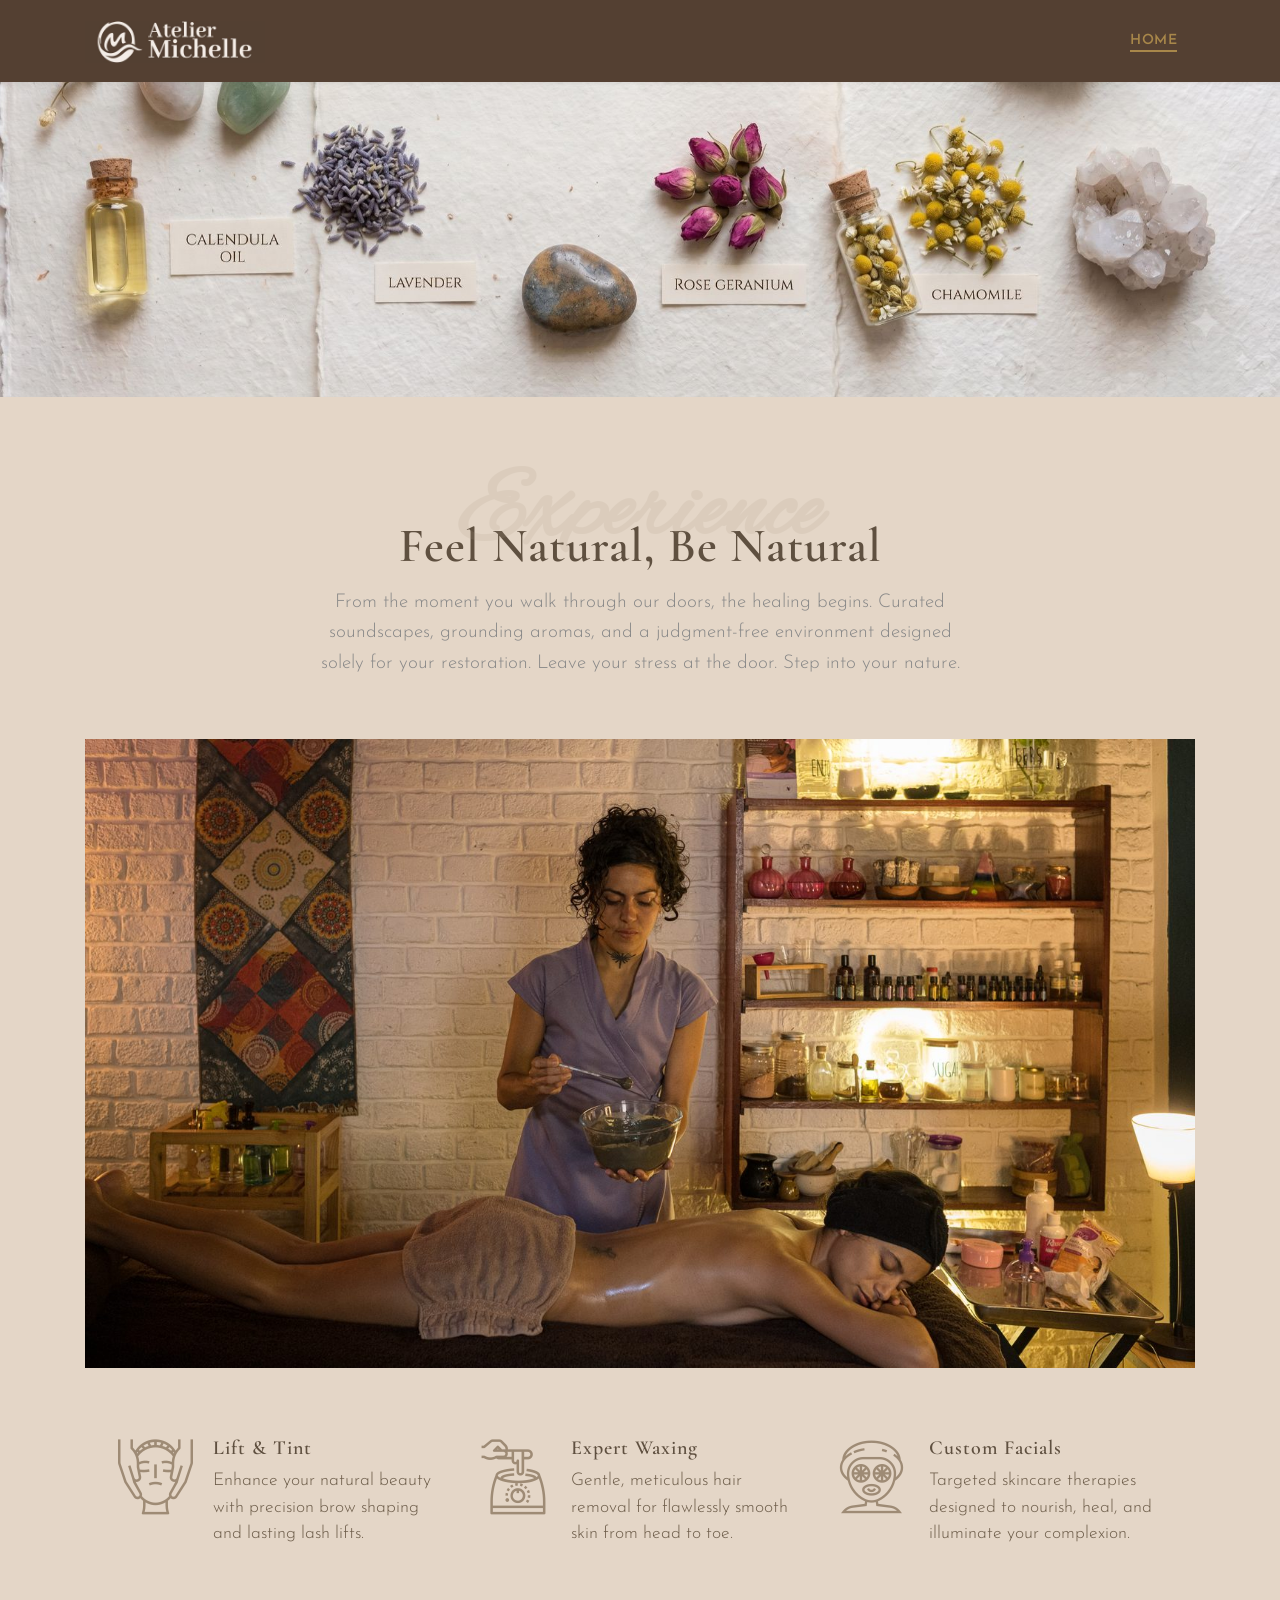
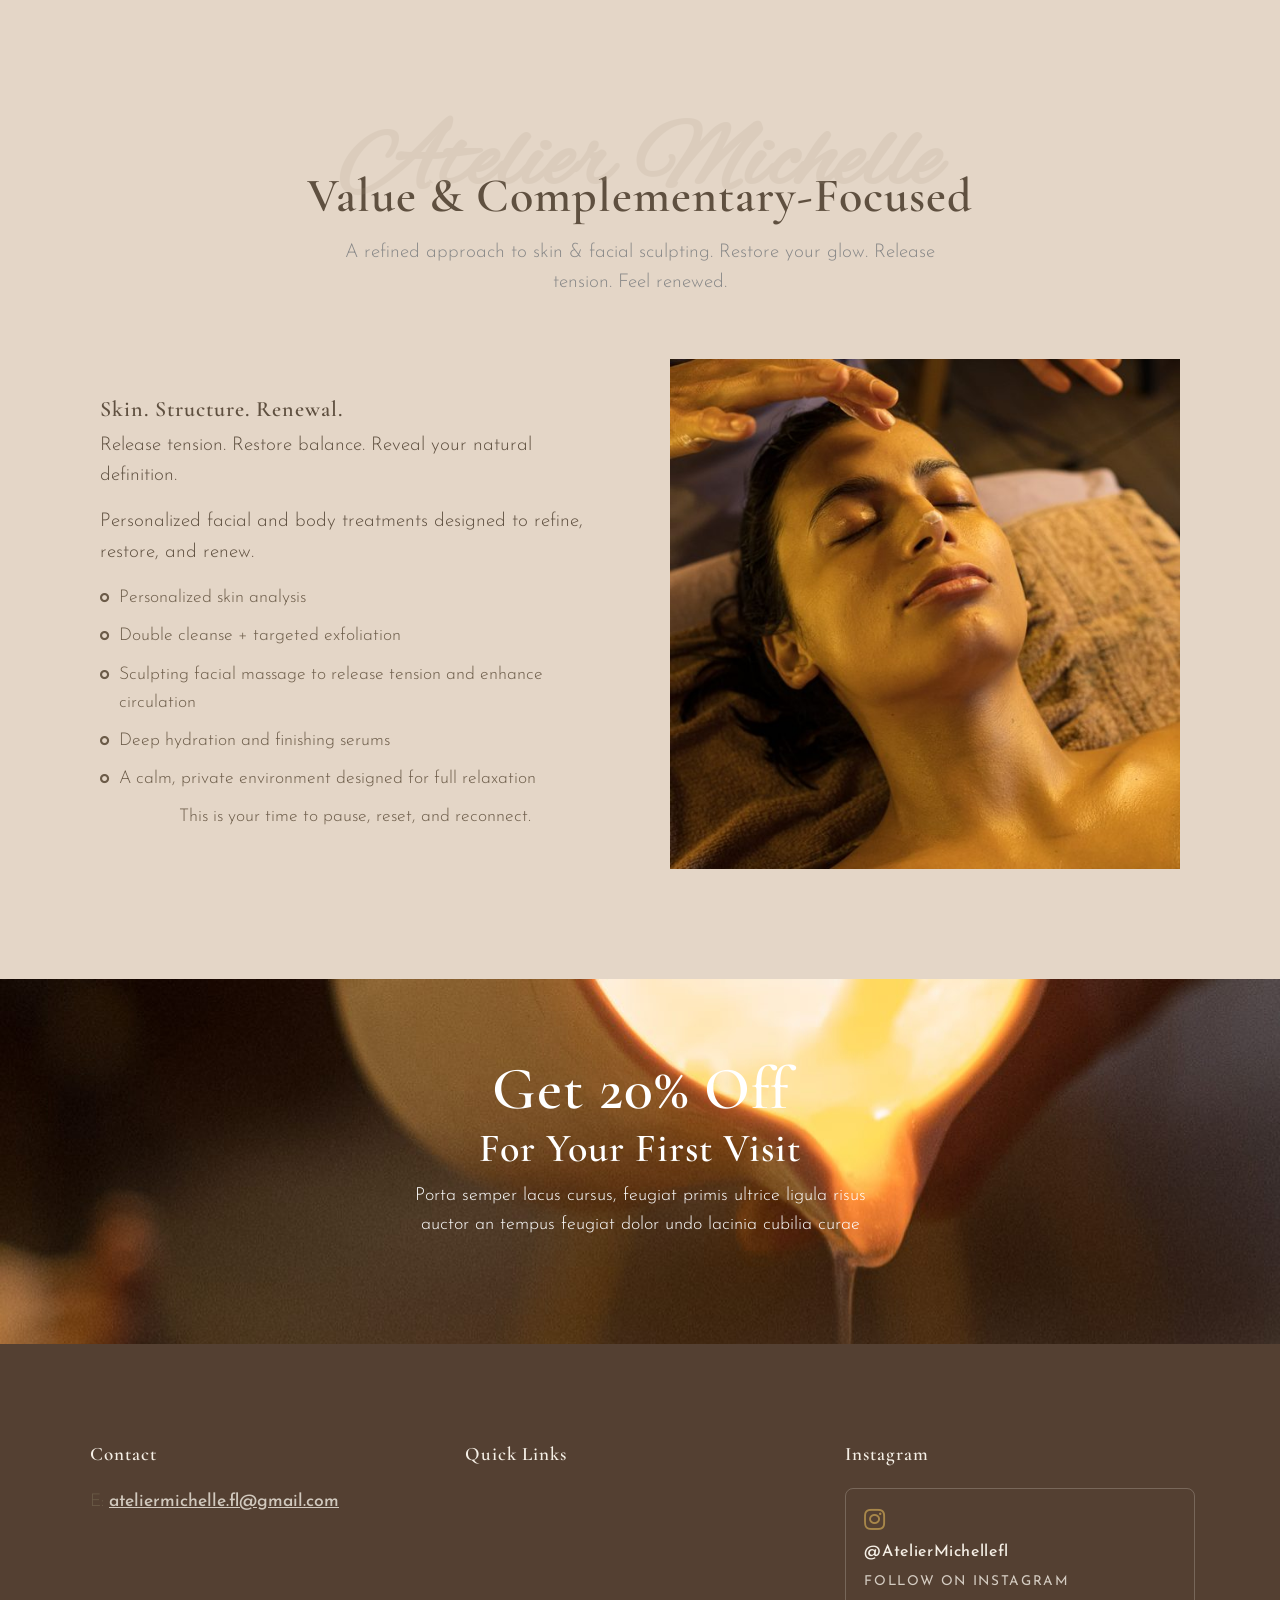
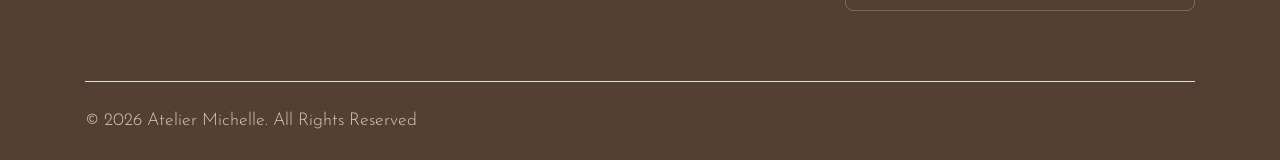
==== commit 98163254: "Hide public booking CTAs until the license is ready. Keep booking pages reachable by direct URL only" ====
--- a/index.html
+++ b/index.html
@@ -363,16 +363,17 @@
 								-->
 
 
-								    <!-- HEADER BUTTONS
+								    <!-- HEADER BOOKING CTAs hidden until license is ready
 								    <li class="nl-simple" aria-haspopup="true">
-								    	<a href="massage-treatment-booking.html">Book Massage</a>  
-								    </li>-->
+								    	<a href="massage-treatment-booking.html">Book Massage</a>
+								    </li>
 								    <li class="nl-simple" aria-haspopup="true">
 								    	<a href="face-treatment-booking.html">Book Face</a>
 								    </li>
 								    <li class="nl-simple" aria-haspopup="true">
 								    	<a href="waxing-treatment-booking.html">Book Wax</a>
 								    </li>
+								    -->
 
 
 	        					</ul>
@@ -619,8 +620,9 @@
 								   feugiat dolor undo lacinia cubilia curae
 								</p>
 
-								<!-- Button -->	
+								<!-- Button — hidden until license is ready
 								<a href="face-treatment-booking.html" class="btn btn-md btn-color-02 color-01-hover">Book</a>
+								-->
 
 							</div>
 						</div>	<!-- END TEXT BLOCK -->	
@@ -658,7 +660,7 @@
 									<div class="txt-color-05 mt-15">
 
 										<!-- Email -->
-										<p class="foo-email">E: <a href="mailto:yourdomain@mail.com">hello@yourdomain.com</a></p>
+										<p class="foo-email">E: <a href="mailto:ateliermichelle.fl@gmail.com">ateliermichelle.fl@gmail.com</a></p>
 
 									
 
@@ -675,12 +677,13 @@
 									<!-- Title -->
 									<h6 class="h6-lg txt-color-01">Quick Links</h6>
 
-									<!-- Footer Links -->
+									<!-- Footer booking links hidden until license is ready
 									<ul class="txt-color-05 clearfix">
 										<li><p><a href="face-treatment-booking.html">Book Facials</a></p></li>
 										<li><p><a href="massage-treatment-booking.html">Massage Booking</a></p></li>
-										<li><p><a href="waxing-treatment-booking.html">Waxing Booking</a></p></li>	
+										<li><p><a href="waxing-treatment-booking.html">Waxing Booking</a></p></li>
 									</ul>
+									-->
 
 								</div>
 							</div>
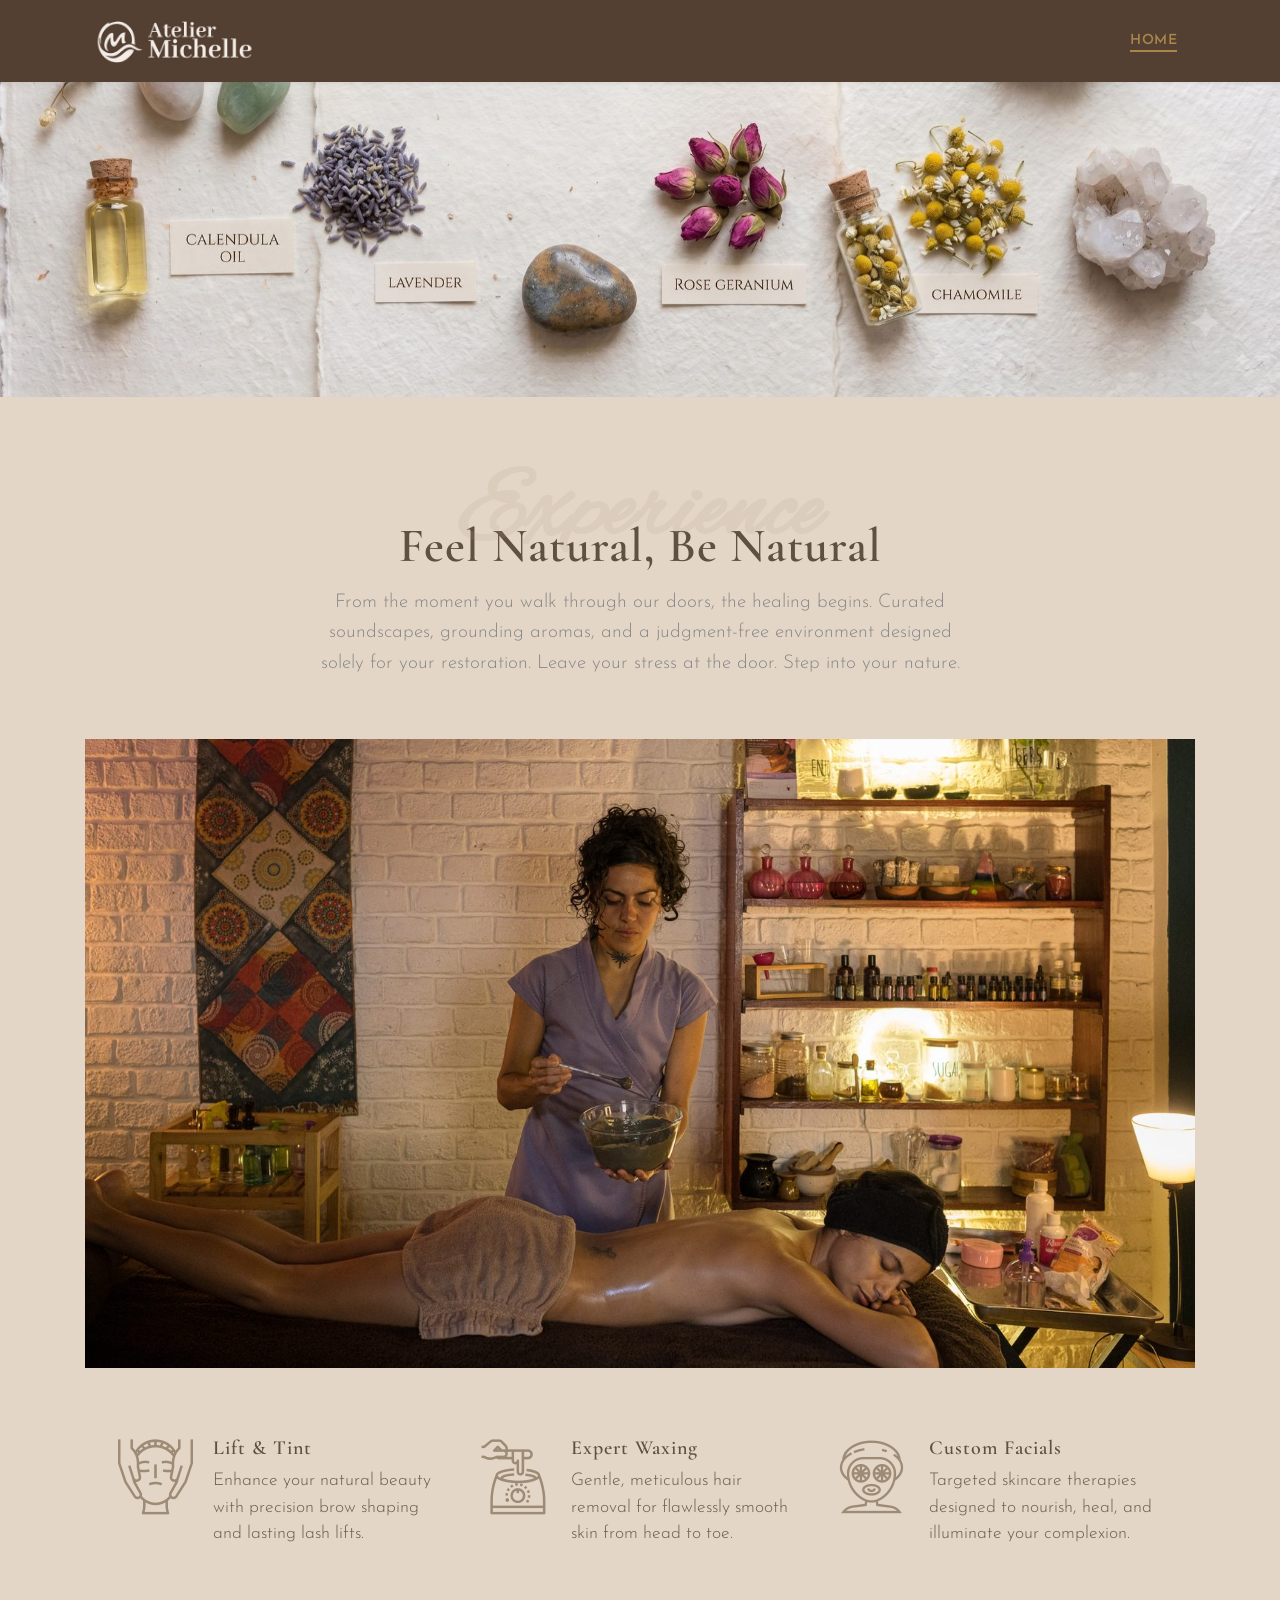
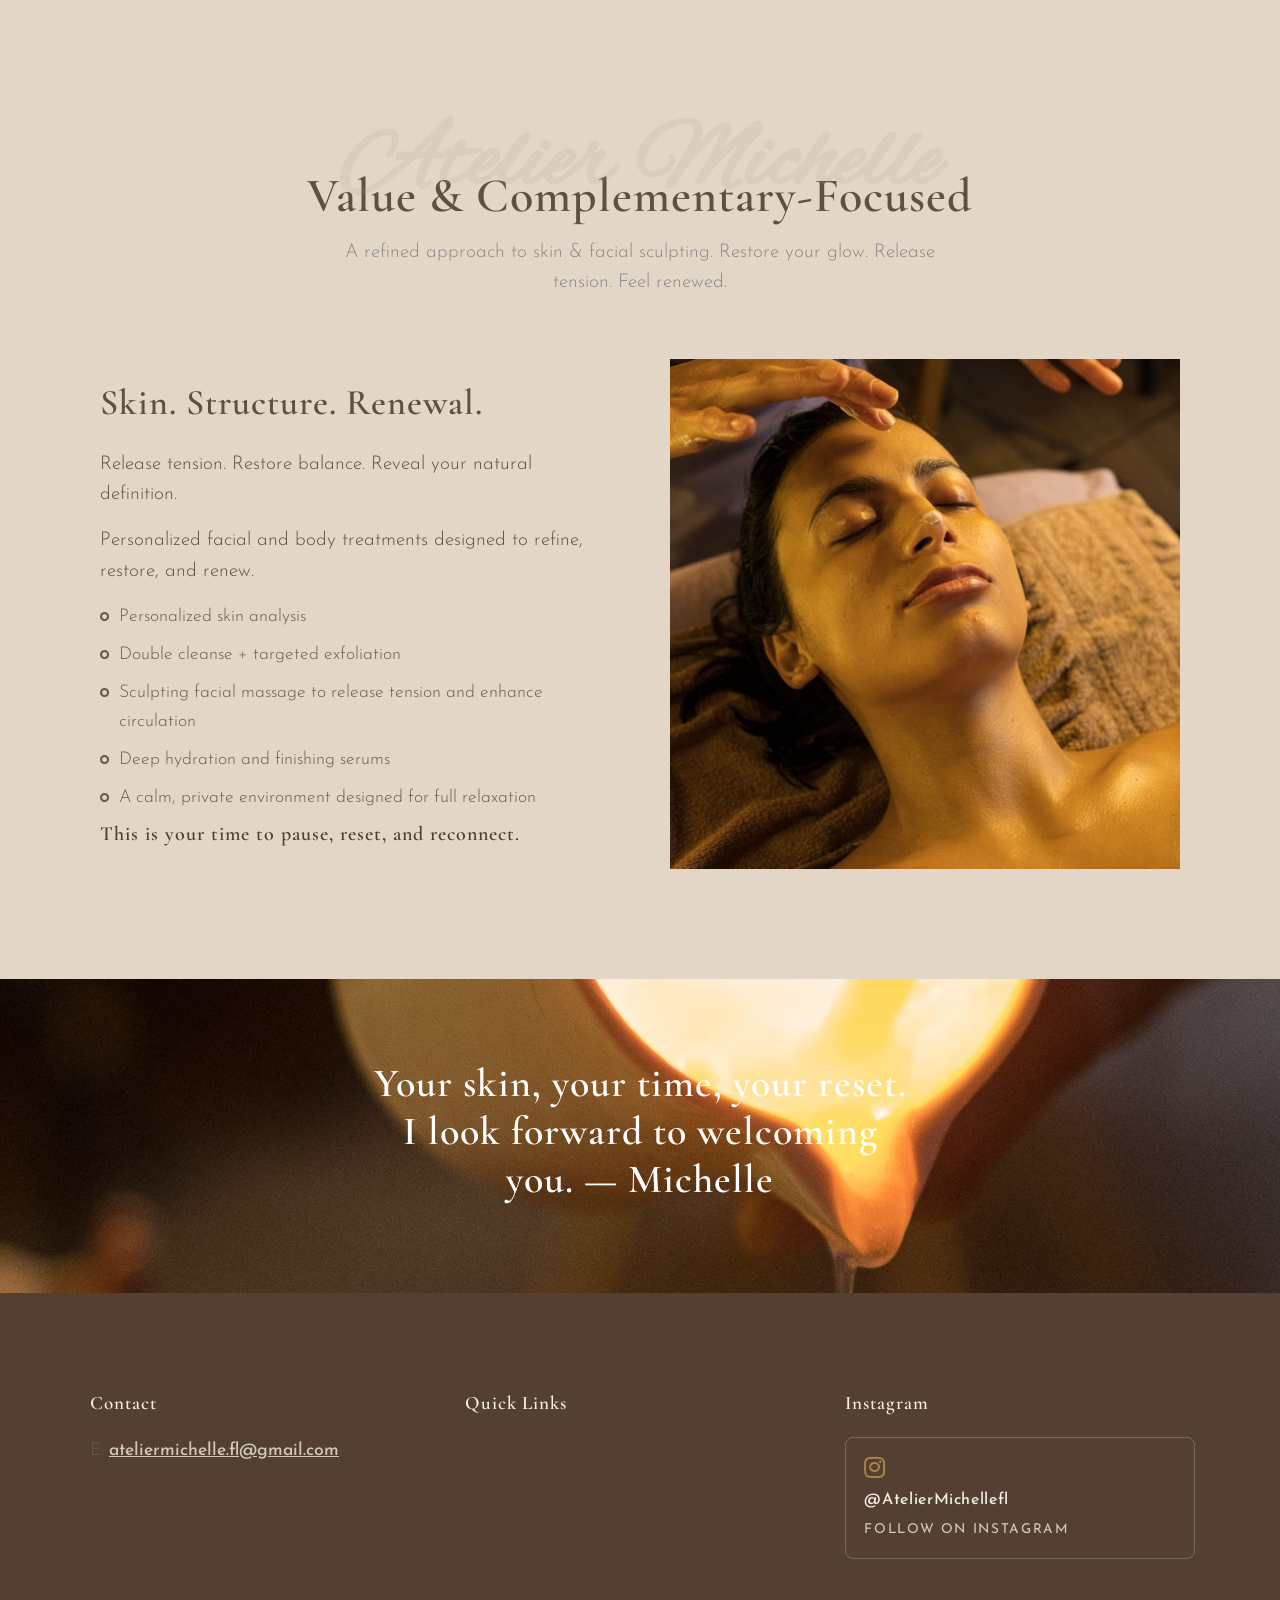
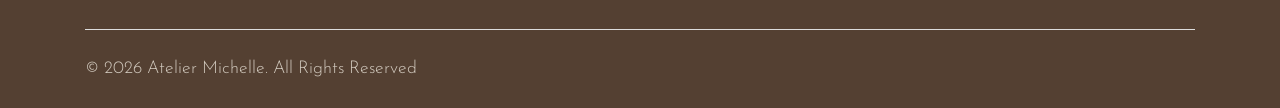
==== commit 39cabbb4: "updates" ====
--- a/index.html
+++ b/index.html
@@ -540,7 +540,7 @@
 						<!-- TEXT BLOCK -->	
 						<div class="col-md-7 col-lg-6 m-bottom">
 							<div class="txt-block left-column pc-15 mb-40">
-								<h5 class="h5-sm txt-color-01">Skin. Structure. Renewal. </h5>
+								<h2 class="h5-sm txt-color-01">Skin. Structure. Renewal. </h2>
 								<p class="p-lg">Release tension. Restore balance. Reveal your natural definition. </p>
 								<p class="p-lg">Personalized facial and body treatments designed to refine, restore, and renew.</p>
 
@@ -575,7 +575,7 @@
 								</ul>
 
 								<!-- Text -->
-								<p class="txt-color-05 mb-0 text-center">This is your time to pause, reset, and reconnect.</p>
+								<h5>This is your time to pause, reset, and reconnect.</h5>
 
 							</div>
 						</div>	<!-- END TEXT BLOCK -->	
@@ -611,14 +611,15 @@
 						<div class="col-lg-6 offset-lg-3">
 							<div class="banner-5-txt text-center white-color">
 
-								<!-- Title -->
+								<!-- Title 
 								<h2 class="h2-xl">Get 20% Off</h2>
-								<h3 class="h3-xs">For Your First Visit</h3>
+								<h3 class="h3-xs">For Your First Visit</h3> -->
 
 								<!-- Text -->
-								<p class="p-md">Porta semper lacus cursus, feugiat primis ultrice ligula risus auctor an tempus
-								   feugiat dolor undo lacinia cubilia curae
-								</p>
+								<h3 class="h3-xs">Your skin, your time, your reset.
+								I look forward to welcoming you.
+								— Michelle
+								</h3>
 
 								<!-- Button — hidden until license is ready
 								<a href="face-treatment-booking.html" class="btn btn-md btn-color-02 color-01-hover">Book</a>
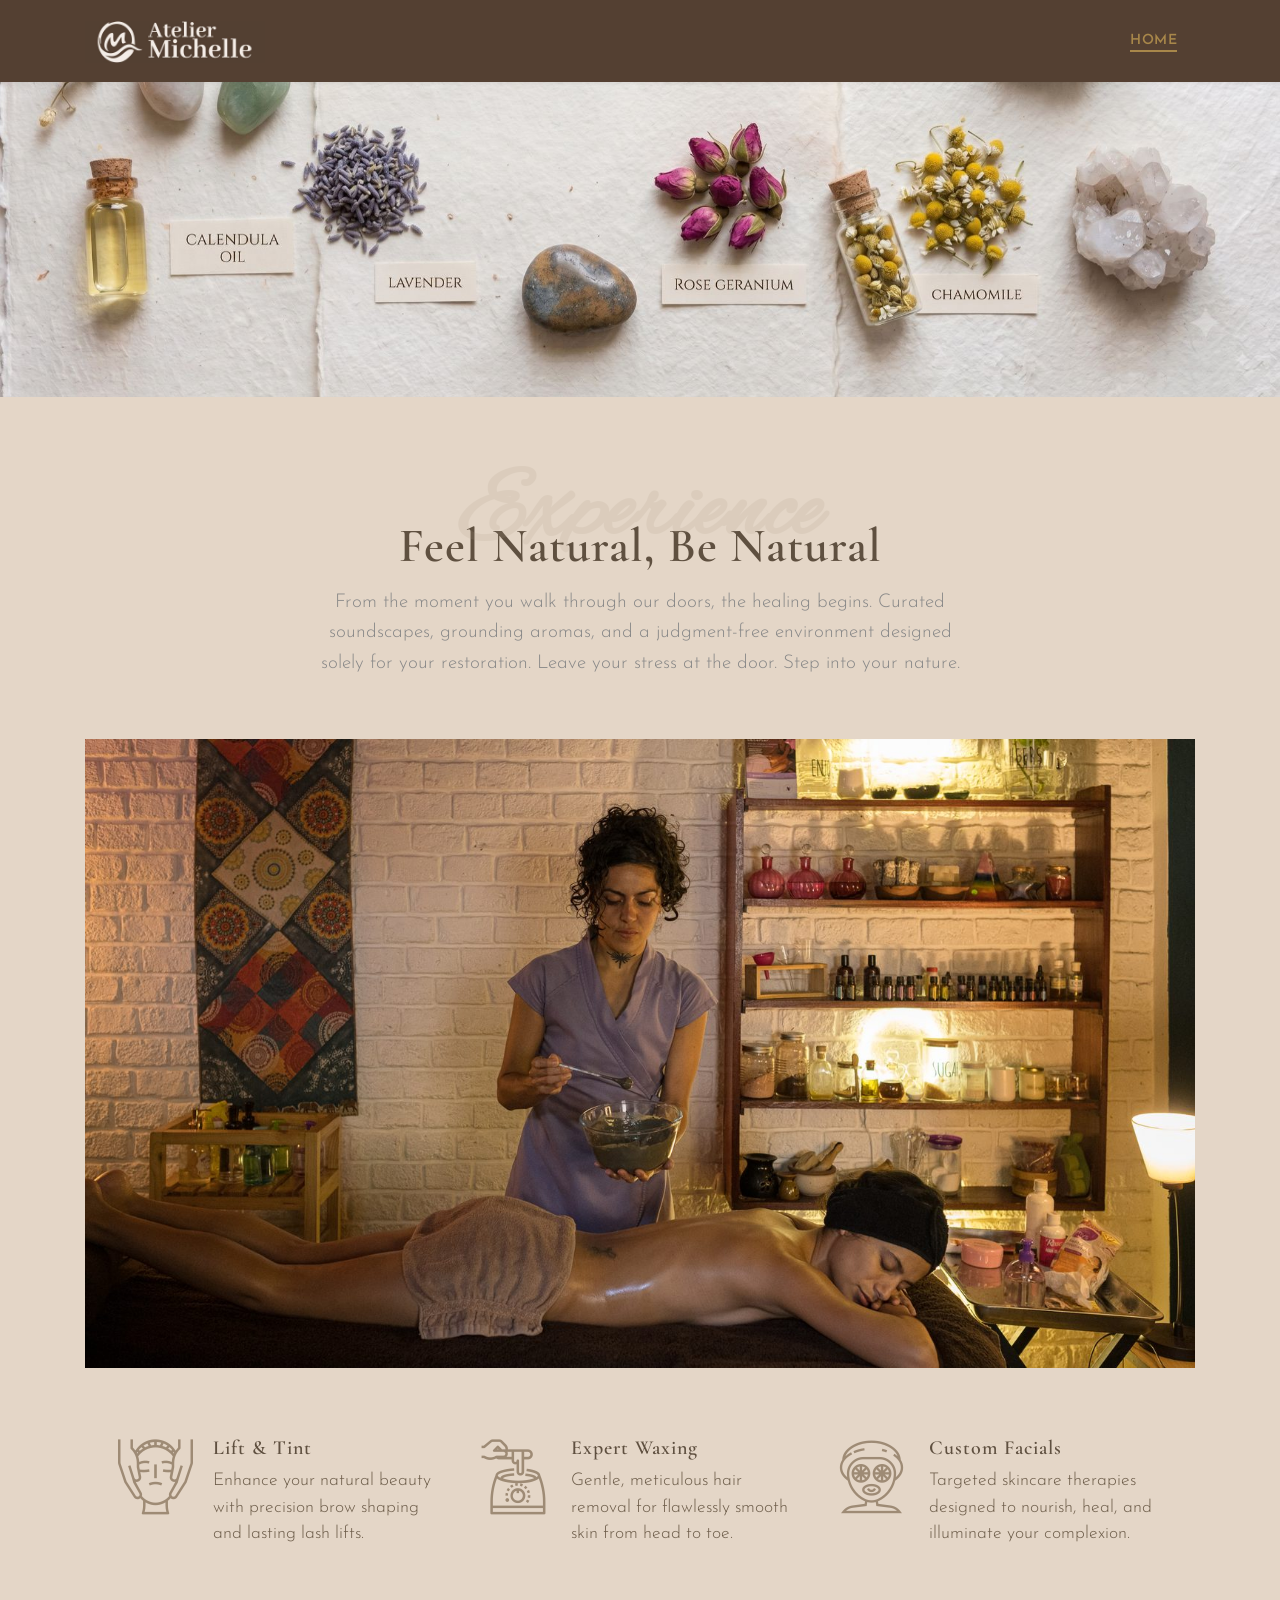
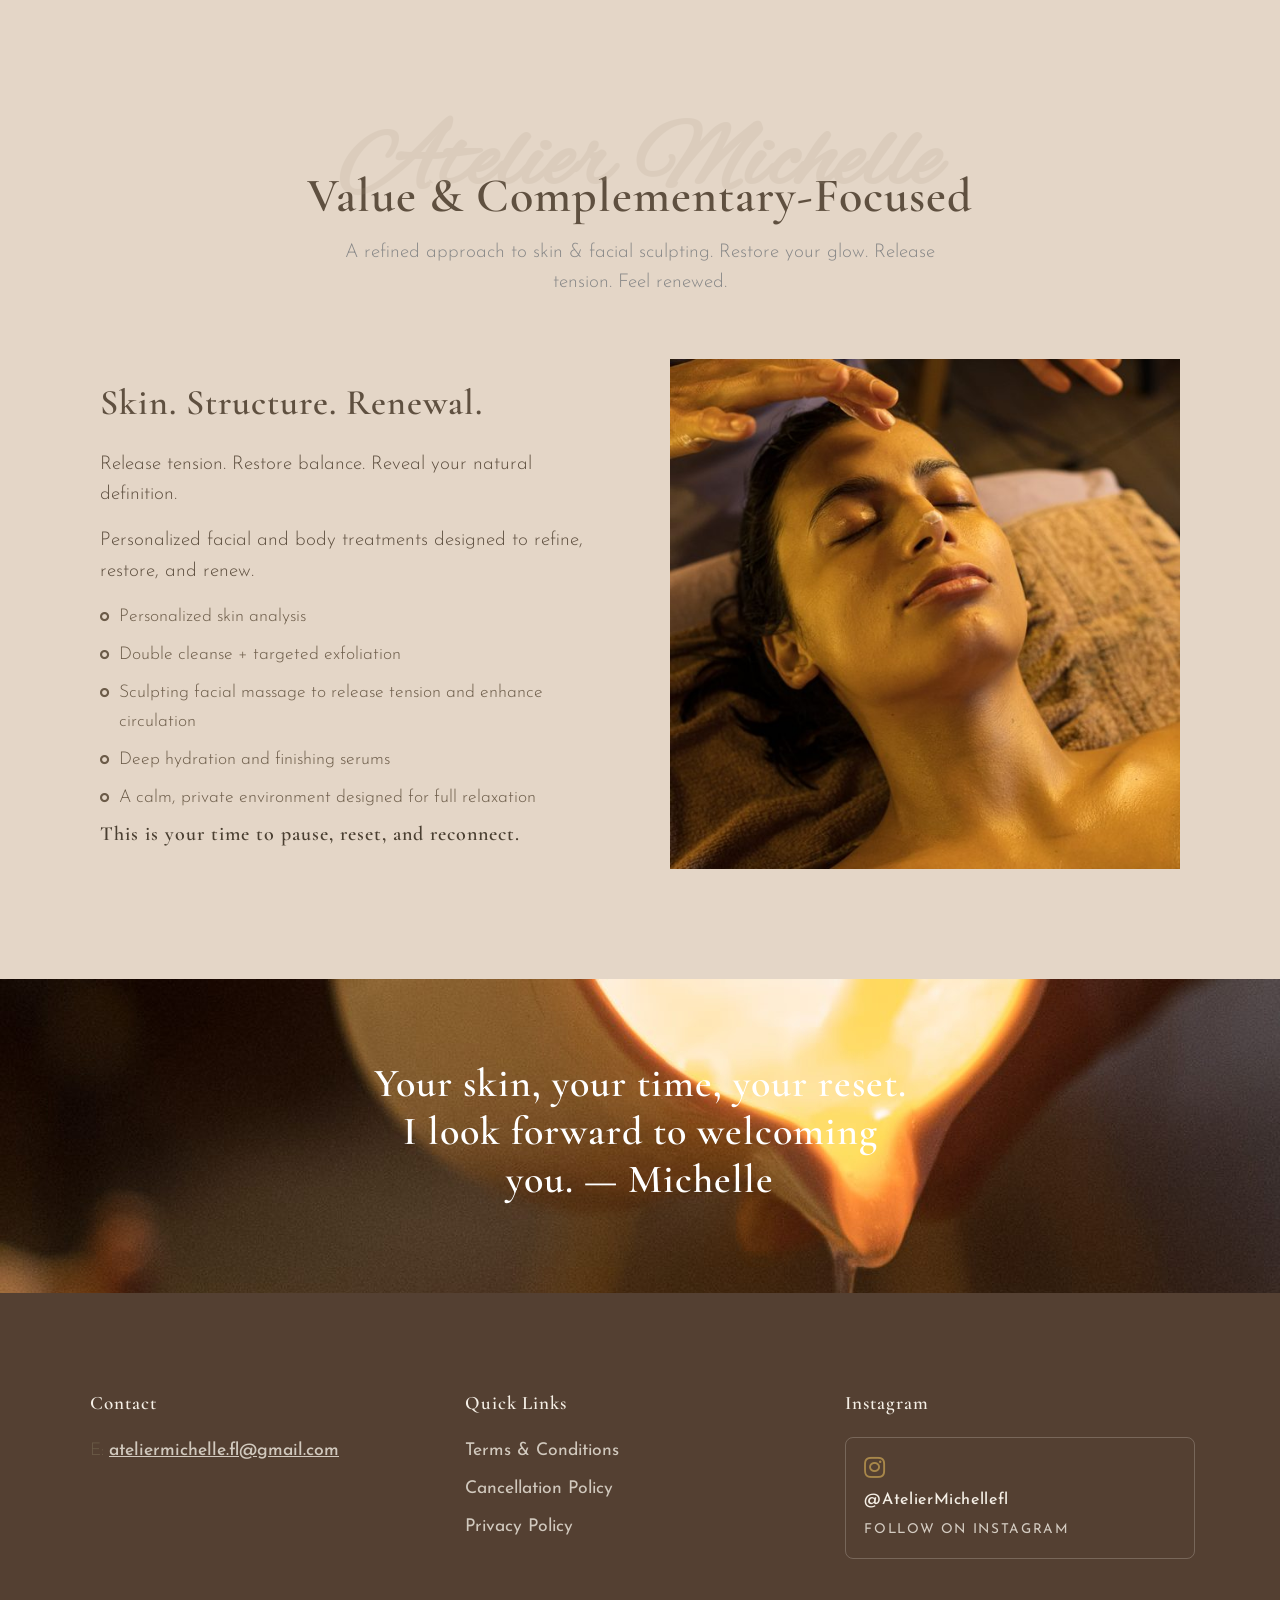
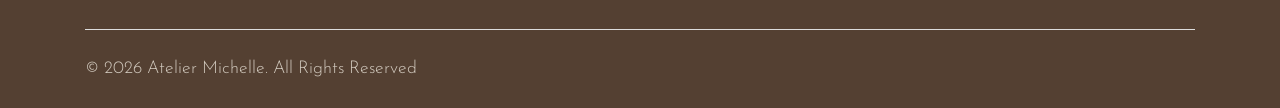
==== commit aede24e7: "update 1 million" ====
--- a/index.html
+++ b/index.html
@@ -677,6 +677,12 @@
 								
 									<!-- Title -->
 									<h6 class="h6-lg txt-color-01">Quick Links</h6>
+
+									<ul class="txt-color-05 clearfix">
+										<li><p><a href="terms.html">Terms &amp; Conditions</a></p></li>
+										<li><p><a href="cancellation.html">Cancellation Policy</a></p></li>
+										<li><p><a href="privacy.html">Privacy Policy</a></p></li>
+									</ul>
 
 									<!-- Footer booking links hidden until license is ready
 									<ul class="txt-color-05 clearfix">
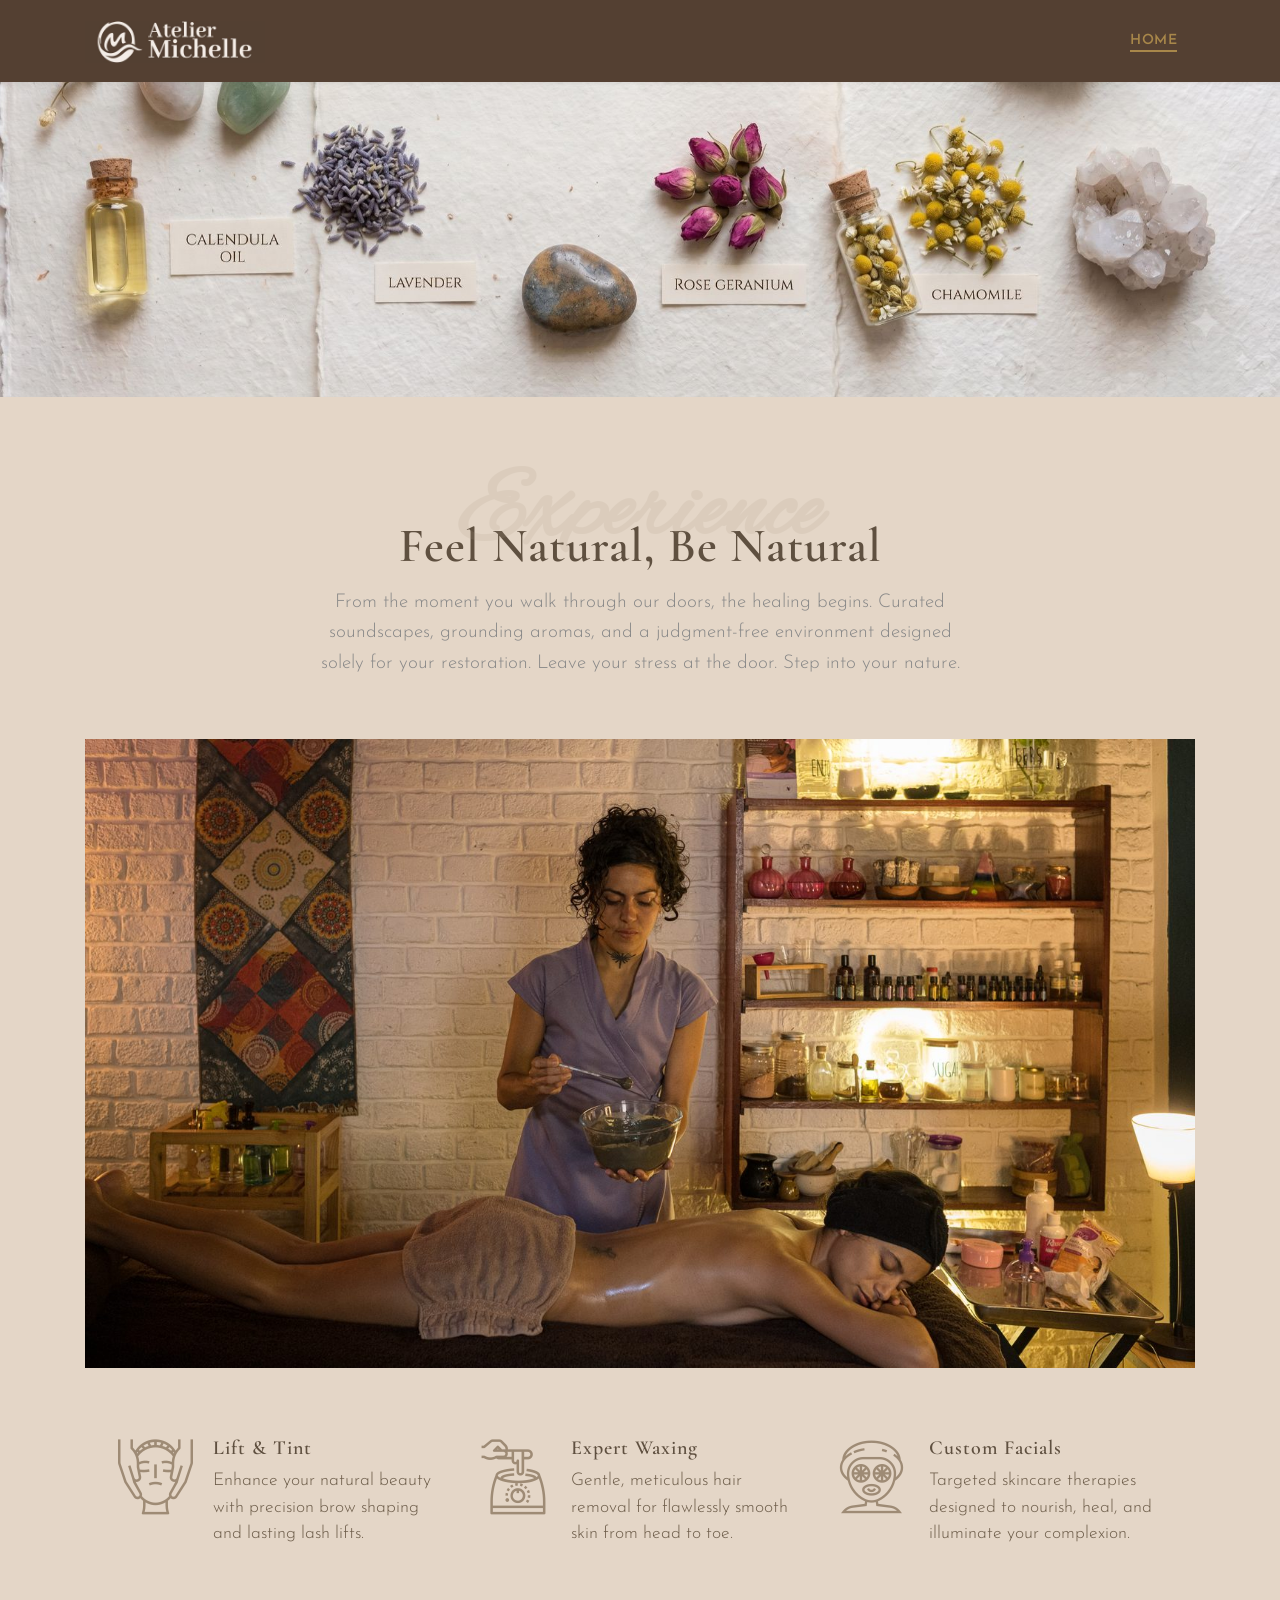
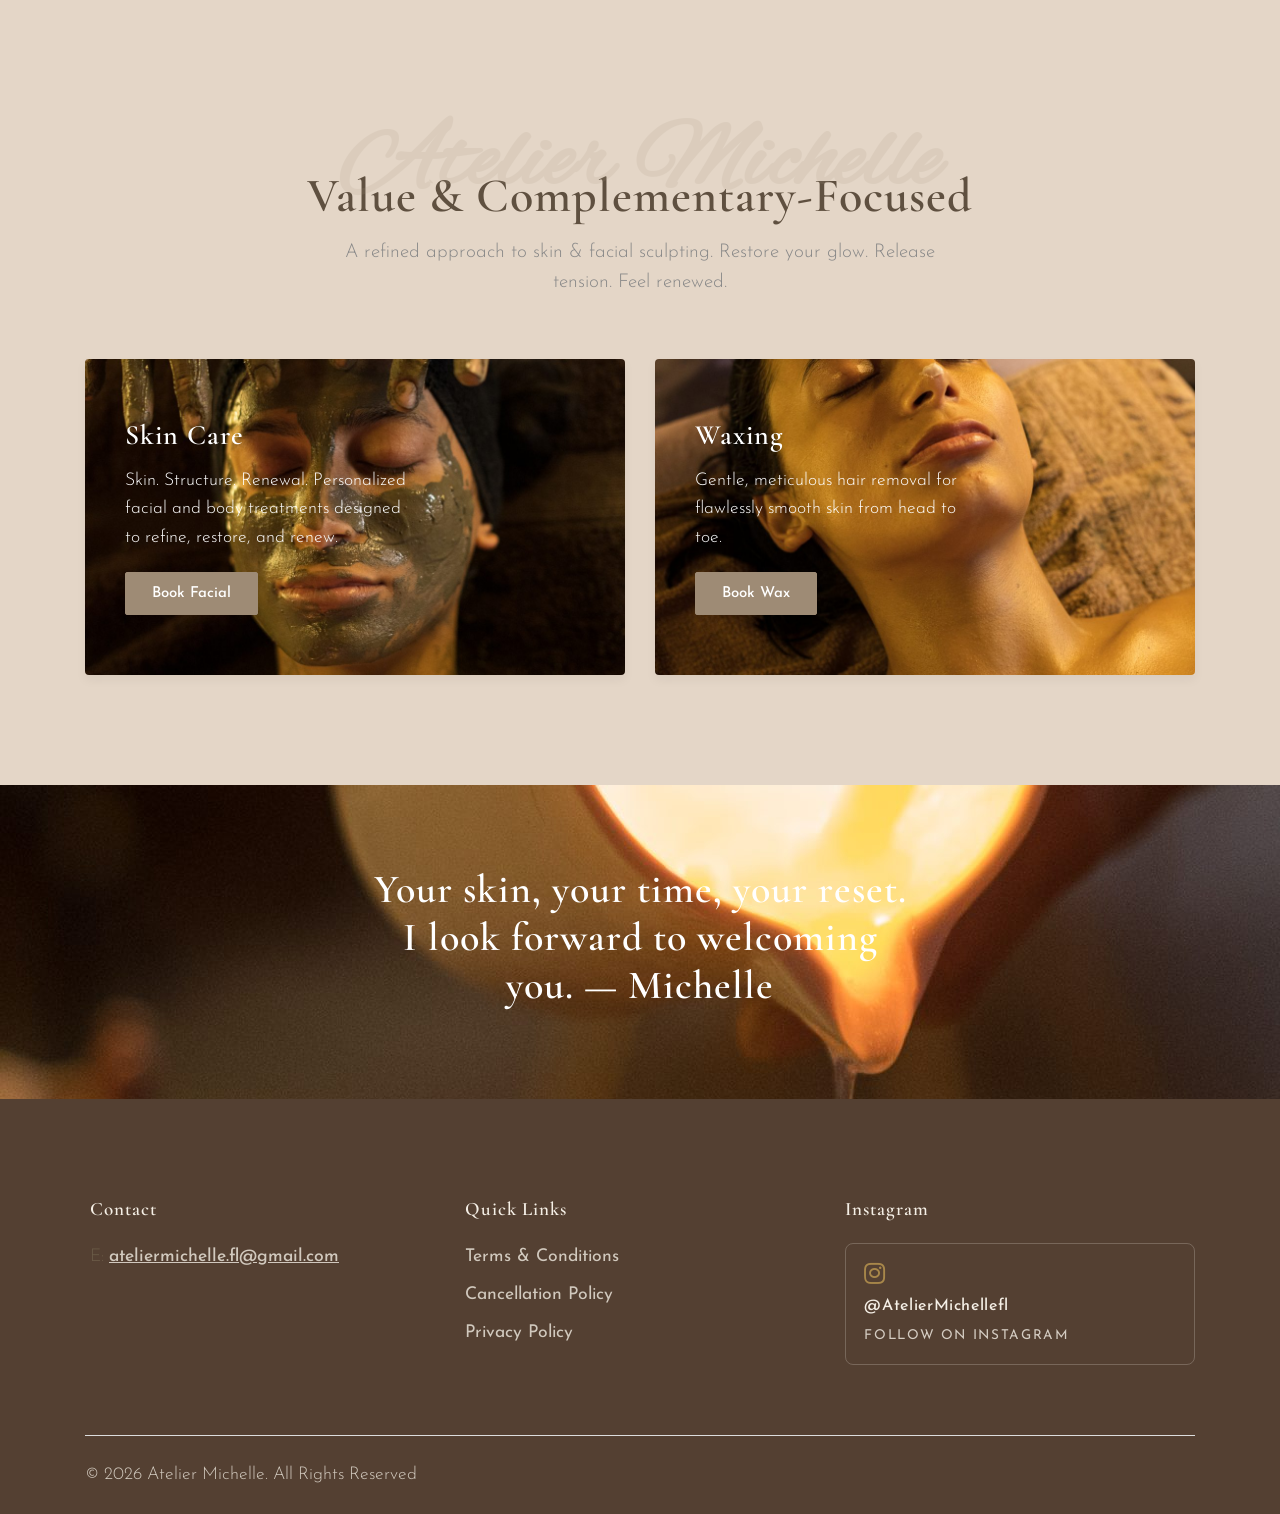
==== commit 8a2d2d40: "update 1 billion" ====
--- a/index.html
+++ b/index.html
@@ -509,22 +509,25 @@
 			</section>	<!-- END ABOUT-3 -->
 
 
-			<section id="about-2" class="bg-color-01 wide-70 about-section division">
+			<!-- SERVICES-13
+			============================================= -->
+			<section id="services-13" class="bg-color-01 wide-80 services-section division">
 				<div class="container">
+
 
 					<!-- SECTION TITLE -->
 					<div class="row">
 						<div class="col-lg-10 offset-lg-1">
 							<div class="section-title mb-60 text-center">
 
-								<!-- Transparent Header -->	
-								<h1 class="tra-header txt-color-02">Atelier Michelle</h1>	
-
-								<!-- Title 	-->	
-								<h3 class="h3-xl txt-color-01">Value &amp; Complementary-Focused</h3>	
-
-								<!-- Text -->	
-								<p class="p-lg txt-color-05"> A refined approach to skin & facial sculpting. 
+								<!-- Transparent Header -->
+								<h1 class="tra-header txt-color-02">Atelier Michelle</h1>
+
+								<!-- Title -->
+								<h3 class="h3-xl txt-color-01">Value &amp; Complementary-Focused</h3>
+
+								<!-- Text -->
+								<p class="p-lg txt-color-05"> A refined approach to skin &amp; facial sculpting.
 									Restore your glow. Release tension. Feel renewed.
 
 								</p>
@@ -534,64 +537,68 @@
 					</div>
 
 
-					<div class="row d-flex align-items-center m-row">
-
-
-						<!-- TEXT BLOCK -->	
-						<div class="col-md-7 col-lg-6 m-bottom">
-							<div class="txt-block left-column pc-15 mb-40">
-								<h2 class="h5-sm txt-color-01">Skin. Structure. Renewal. </h2>
-								<p class="p-lg">Release tension. Restore balance. Reveal your natural definition. </p>
-								<p class="p-lg">Personalized facial and body treatments designed to refine, restore, and renew.</p>
-
-								<!-- List -->	
-								<ul class="txt-list txt-color-05">
-
-									<li class="list-item">
-										<i class="fas fa-genderless"></i>
-										<p>Personalized skin analysis</p>
-									</li>
-
-									<li class="list-item">
-										<i class="fas fa-genderless"></i>
-										<p>Double cleanse + targeted exfoliation</p>
-									</li>
-
-									<li class="list-item">
-										<i class="fas fa-genderless"></i>
-										<p>Sculpting facial massage to release tension and enhance circulation</p>
-									</li>
-
-									<li class="list-item">
-										<i class="fas fa-genderless"></i>
-										<p>Deep hydration and finishing serums</p>
-									</li>
-
-									<li class="list-item">
-										<i class="fas fa-genderless"></i>
-										<p>A calm, private environment designed for full relaxation</p>
-									</li>
-
-								</ul>
-
-								<!-- Text -->
-								<h5>This is your time to pause, reset, and reconnect.</h5>
-
+					<!-- SERVICES-13 WRAPPER -->
+			 		<div class="sbox-13-wrapper">
+						<div class="row">
+
+
+							<!-- SERVICE BOX #1 — Massage hidden until license is ready
+							<div class="col-md-6">
+								<div id="s13-1" class="sbox-13 bg-fixed bg-color-02">
+									<div class="sbox-13-txt">
+										<h5 class="h5-xl white-color">Massage Therapy</h5>
+										<p class="white-color">Release tension. Restore balance. Reveal your natural definition.</p>
+										<a href="massage-treatment-booking.html" class="btn btn-color-02 tra-02-hover">Book Massage</a>
+									</div>
+								</div>
 							</div>
-						</div>	<!-- END TEXT BLOCK -->	
-
-
-						<!-- IMAGE BLOCK -->
-						<div class="col-md-5 col-lg-6 m-top">
-							<div class="img-block right-column pc-15 mb-40">
-								<img class="img-fluid" src="images/serv-03.jpg" alt="Relaxing facial treatment at Atelier Michelle">
-							</div>
-						</div>
-
-
-					</div>	  <!-- End row -->	
+							-->
+
+
+							<!-- SERVICE BOX #2 -->
+							<div class="col-md-6">
+								<div id="s13-2" class="sbox-13 bg-fixed bg-color-02">
+									<div class="sbox-13-txt">
+
+										<!-- Title -->
+										<h5 class="h5-xl white-color">Skin Care</h5>
+
+										<!-- Text -->
+										<p class="white-color">Skin. Structure. Renewal. Personalized facial and body treatments designed to refine, restore, and renew.</p>
+
+										<!-- Button -->
+										<a href="face-treatment-booking.html" class="btn btn-color-02 tra-02-hover">Book Facial</a>
+
+									</div>
+								</div>
+							</div>	<!-- END SERVICE BOX #2 -->
+
+
+							<!-- SERVICE BOX #3 -->
+							<div class="col-md-6">
+								<div id="s13-4" class="sbox-13 bg-fixed bg-color-02">
+									<div class="sbox-13-txt">
+
+										<!-- Title -->
+										<h5 class="h5-xl white-color">Waxing</h5>
+
+										<!-- Text -->
+										<p class="white-color">Gentle, meticulous hair removal for flawlessly smooth skin from head to toe.</p>
+
+										<!-- Button -->
+										<a href="waxing-treatment-booking.html" class="btn btn-color-02 tra-02-hover">Book Wax</a>
+
+									</div>
+								</div>
+							</div>	<!-- END SERVICE BOX #3 -->
+
+
+						</div>  <!-- End row -->
+				 	</div>	<!-- END SERVICES-13 WRAPPER -->
+
+
 				</div>	   <!-- End container -->
-			</section>
+			</section>	<!-- END SERVICES-13 -->
 
 		
 
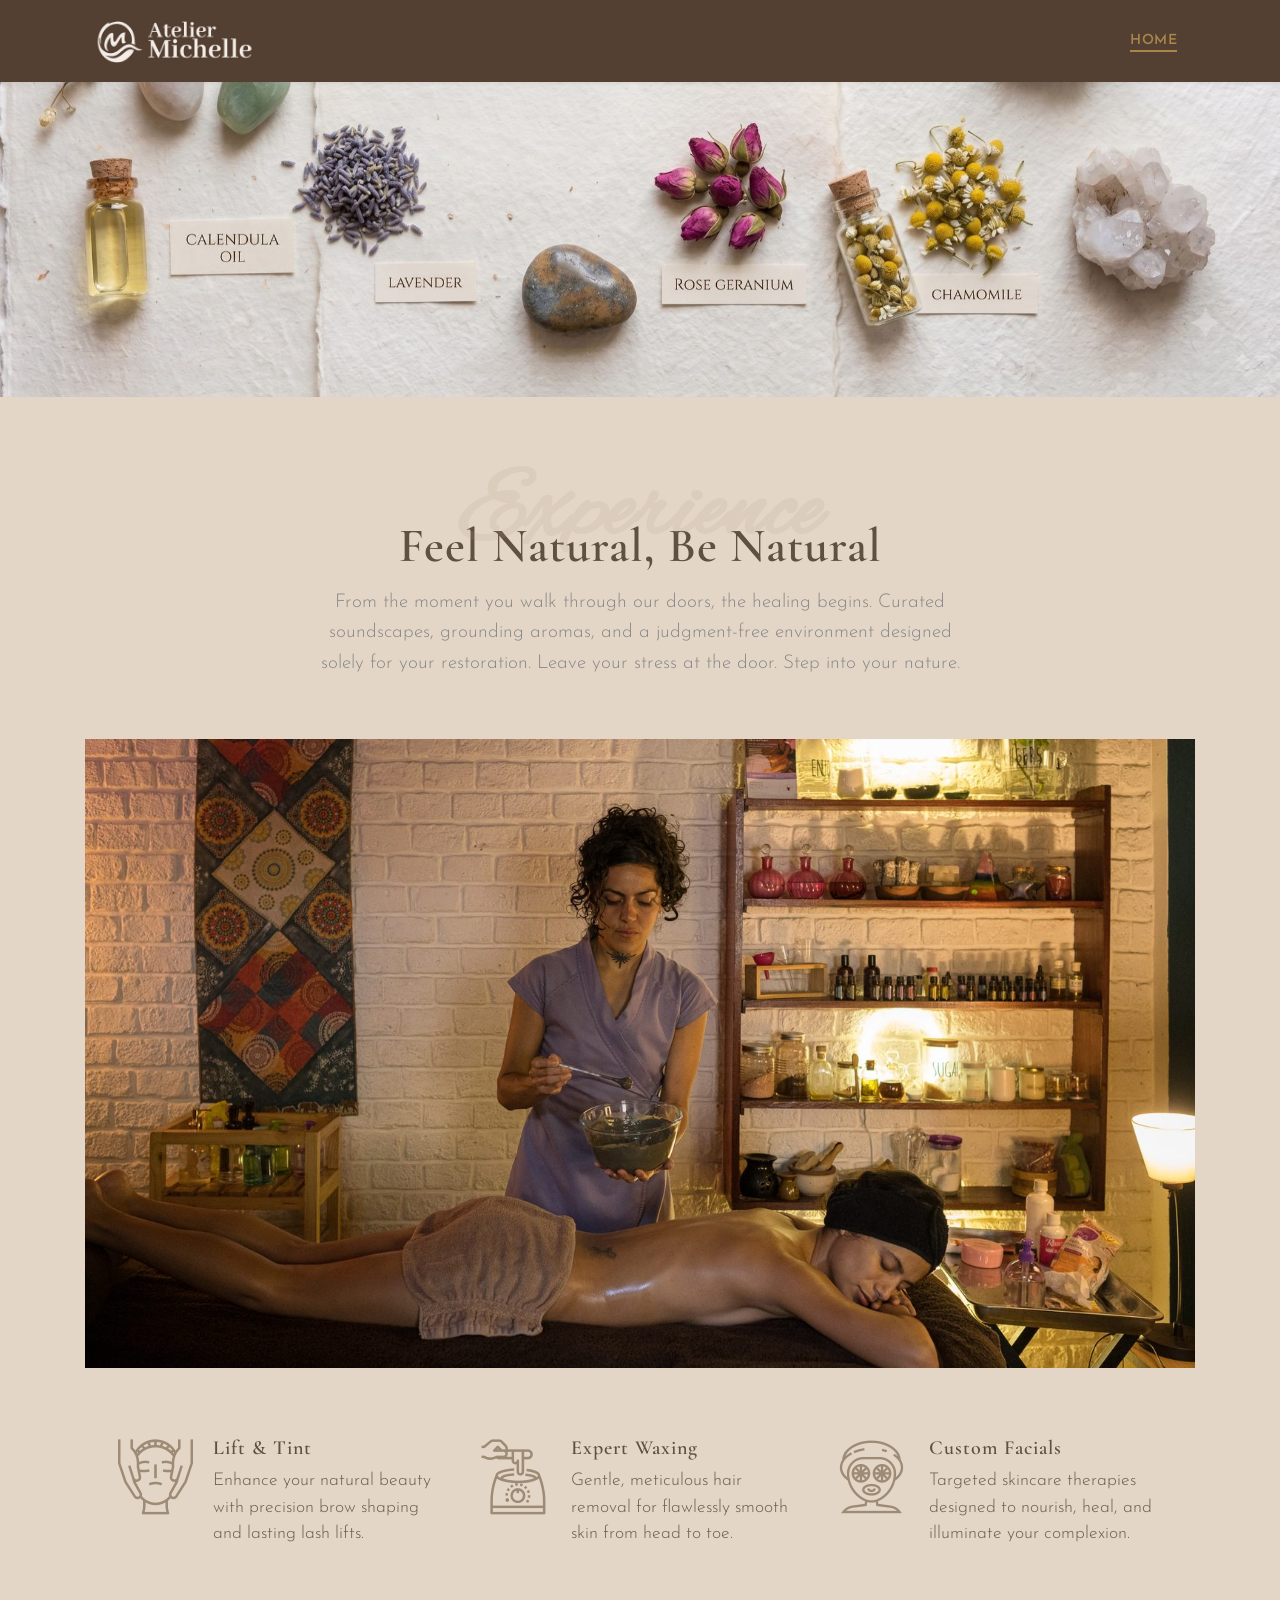
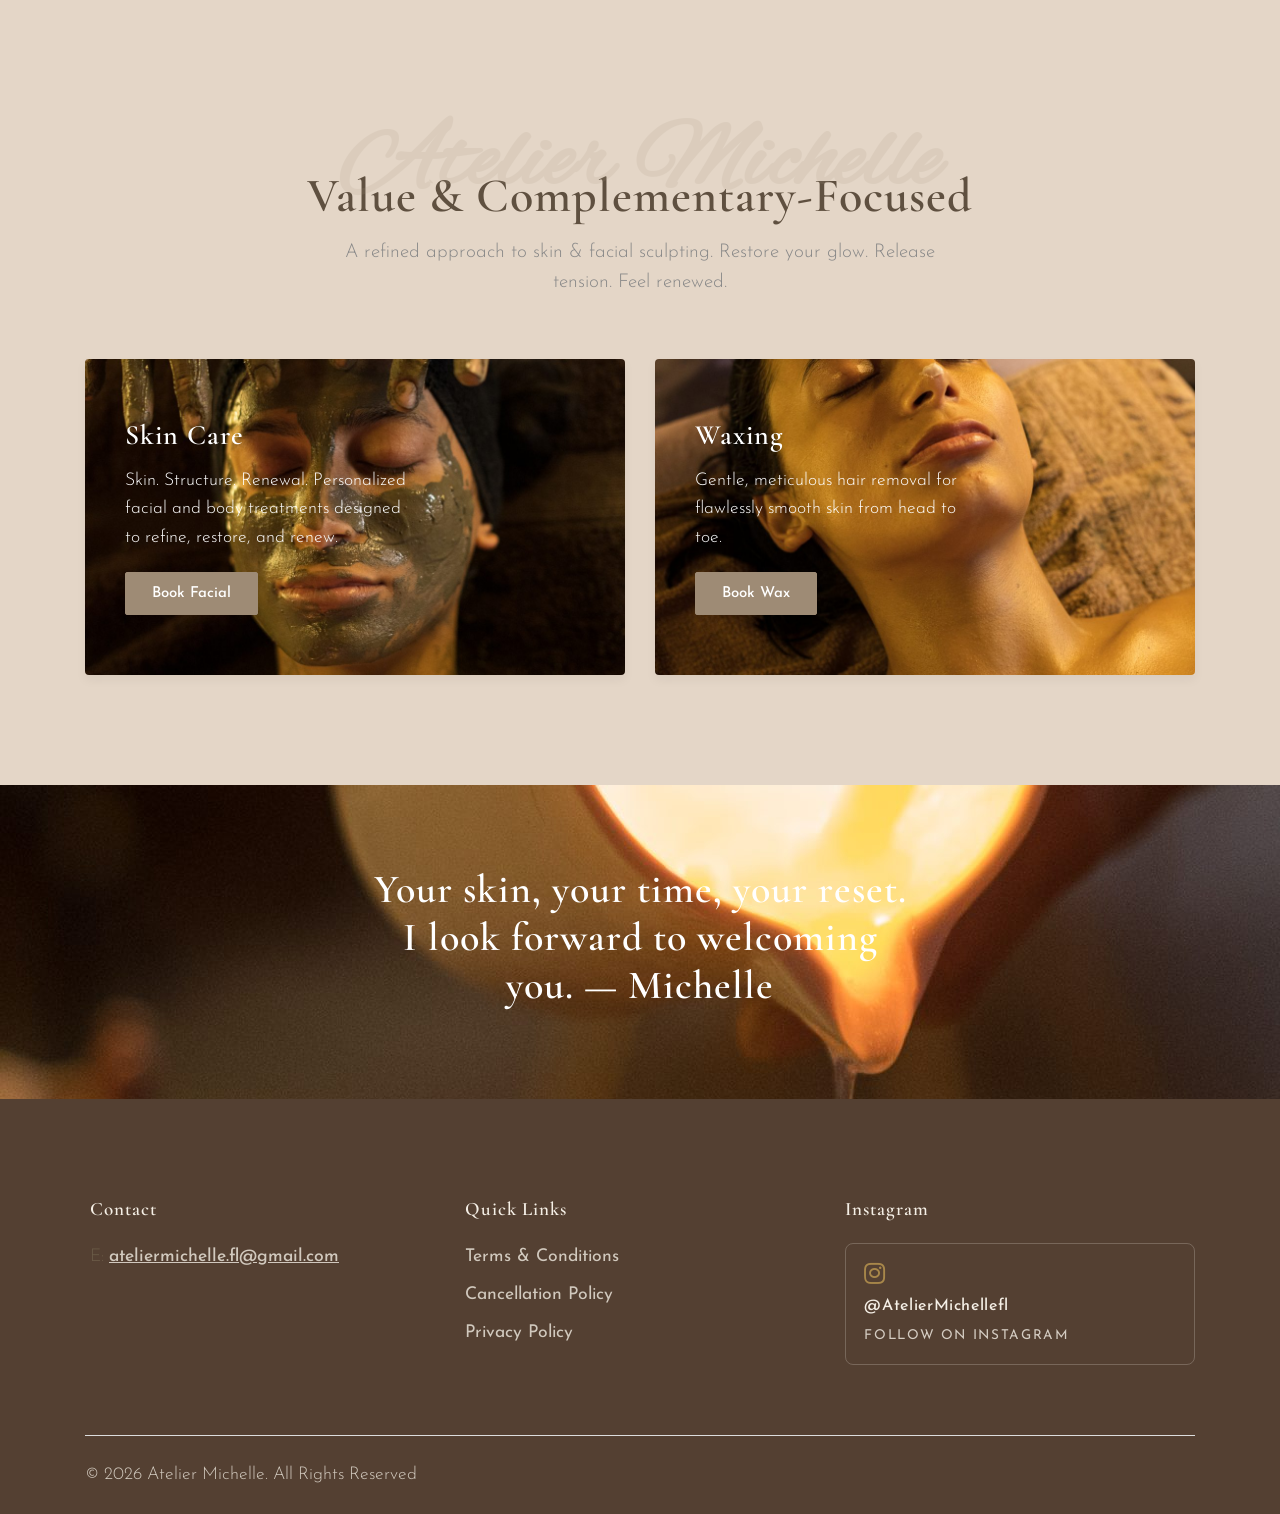
==== commit a955a78c: "Google Analytics install" ====
--- a/index.html
+++ b/index.html
@@ -9,6 +9,15 @@
 
 
 	<head>
+		<!-- Google tag (gtag.js) -->
+		<script async src="https://www.googletagmanager.com/gtag/js?id=G-VBDGEG4ZSK"></script>
+		<script>
+		  window.dataLayer = window.dataLayer || [];
+		  function gtag(){dataLayer.push(arguments);}
+		  gtag('js', new Date());
+
+		  gtag('config', 'G-VBDGEG4ZSK');
+		</script>
 
 		<meta charset="utf-8">
 		<meta http-equiv="X-UA-Compatible" content="IE=edge"/>
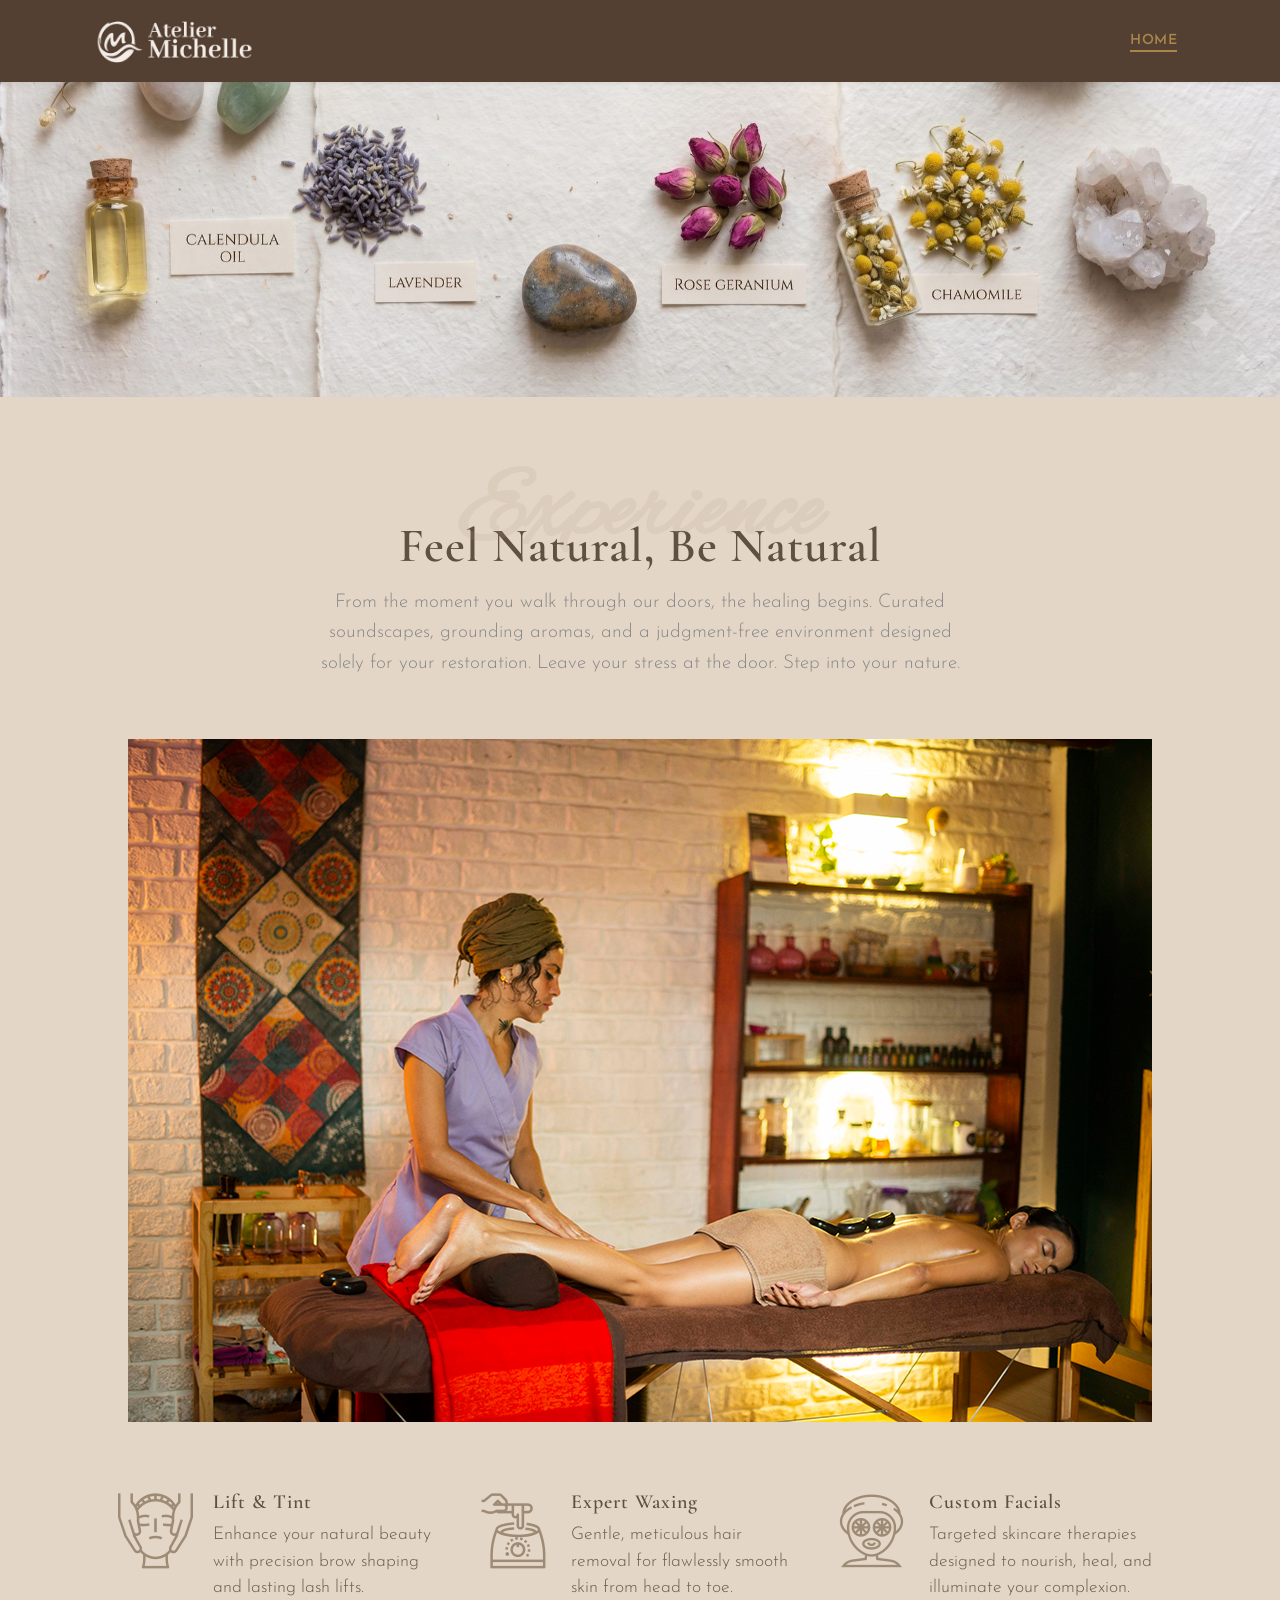
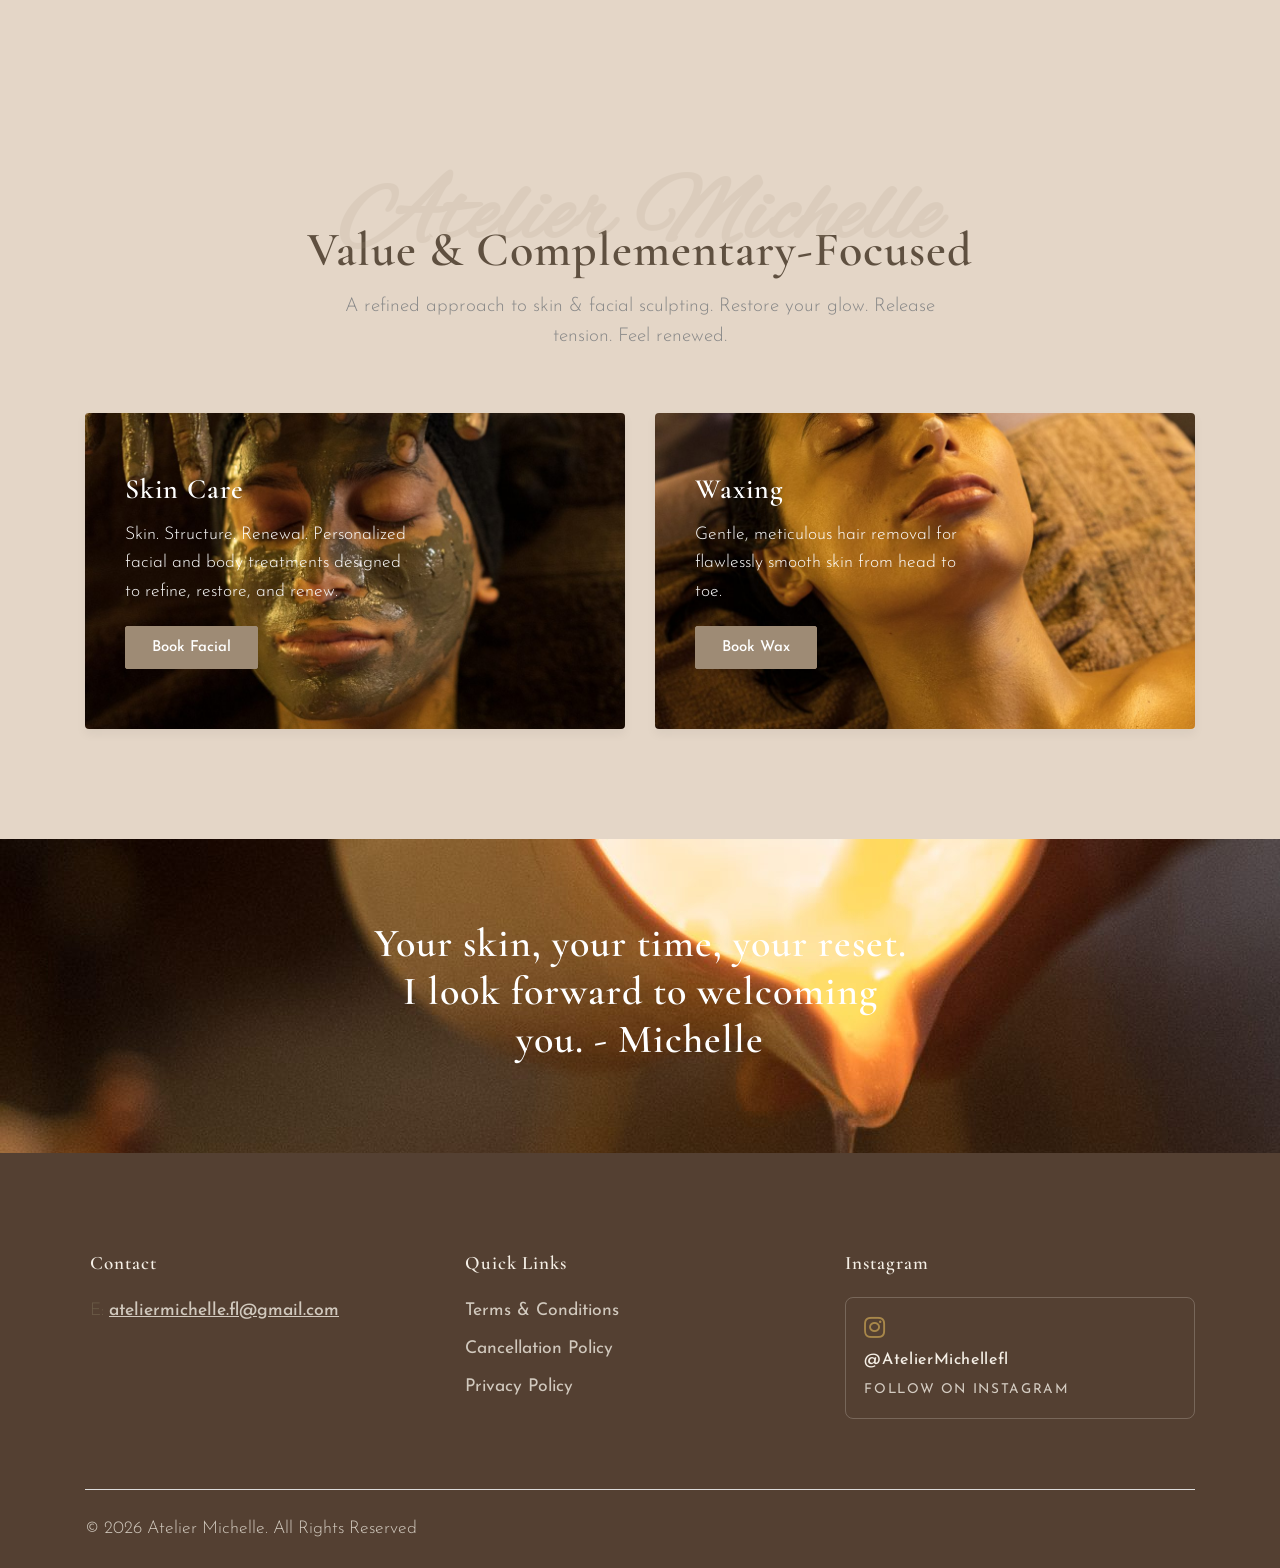
==== commit a134fb92: "removed long hyphen" ====
--- a/index.html
+++ b/index.html
@@ -634,7 +634,7 @@
 								<!-- Text -->
 								<h3 class="h3-xs">Your skin, your time, your reset.
 								I look forward to welcoming you.
-								— Michelle
+								- Michelle
 								</h3>
 
 								<!-- Button — hidden until license is ready
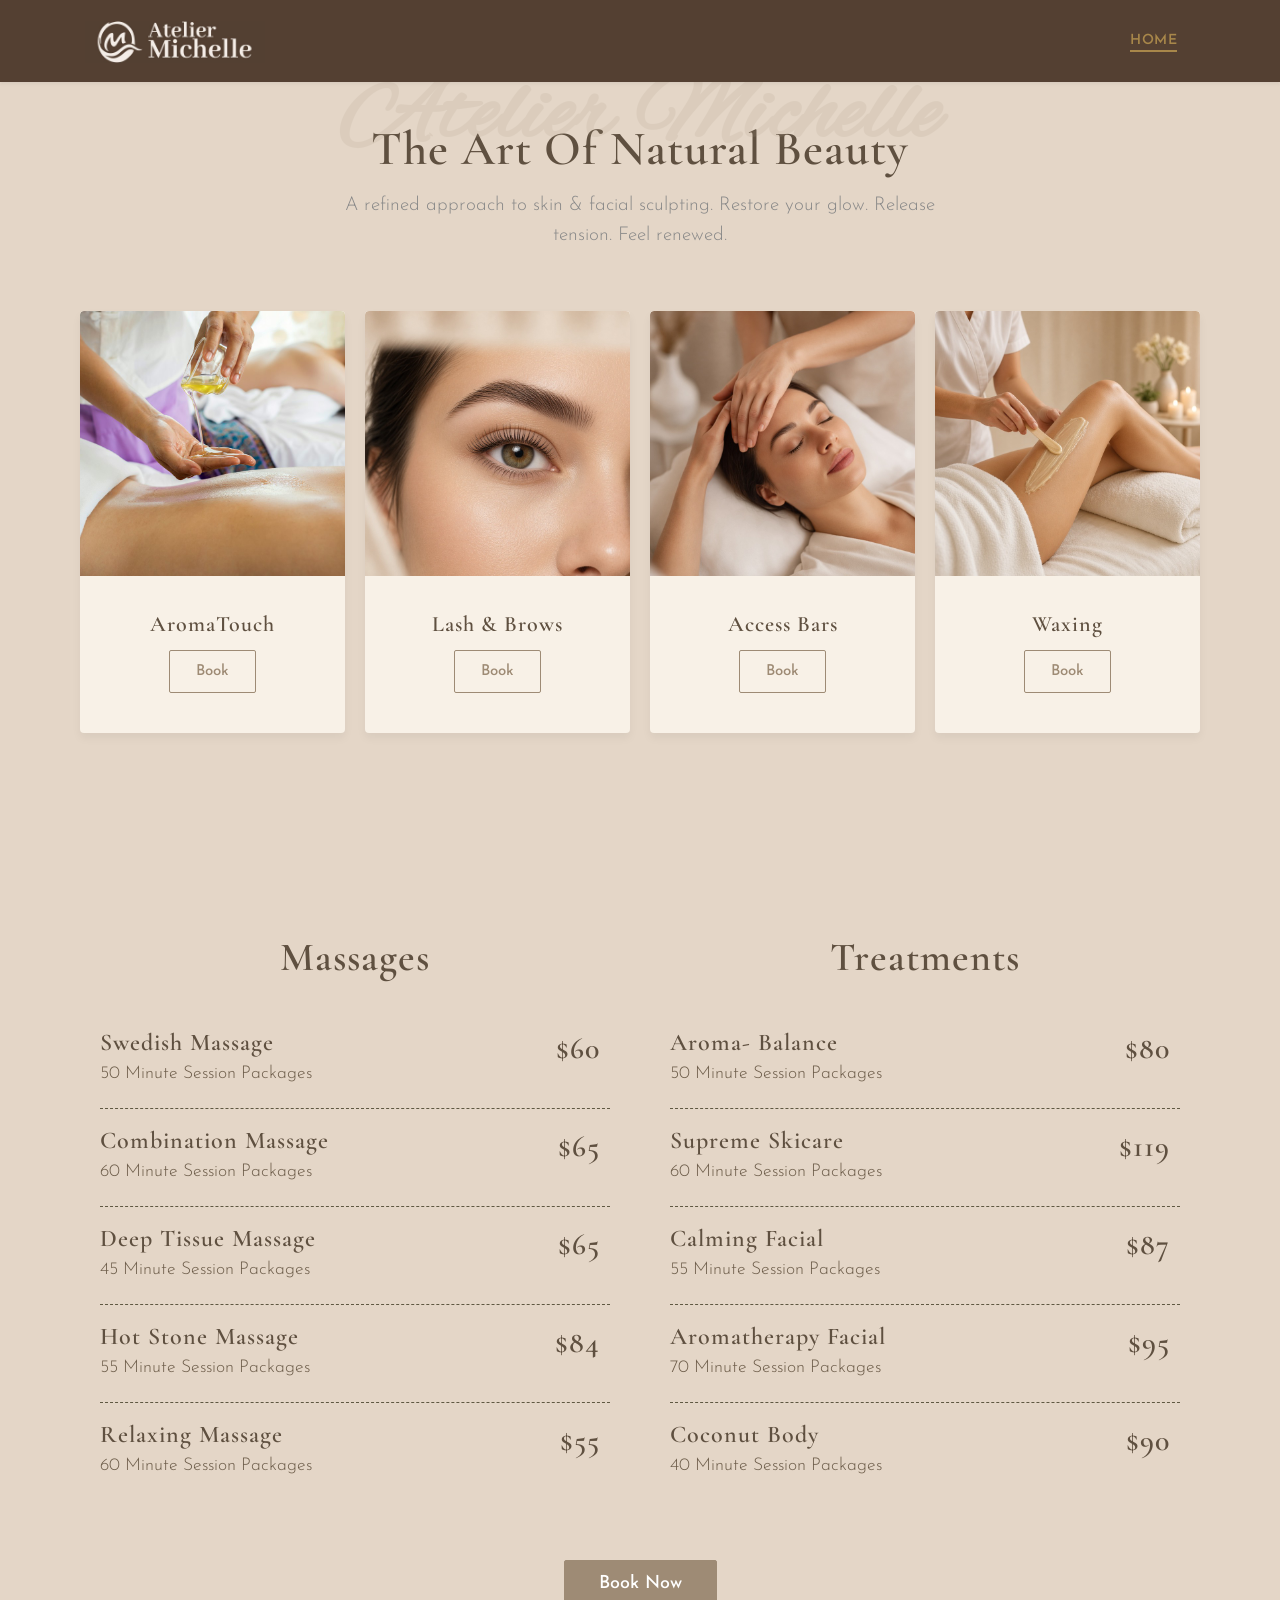
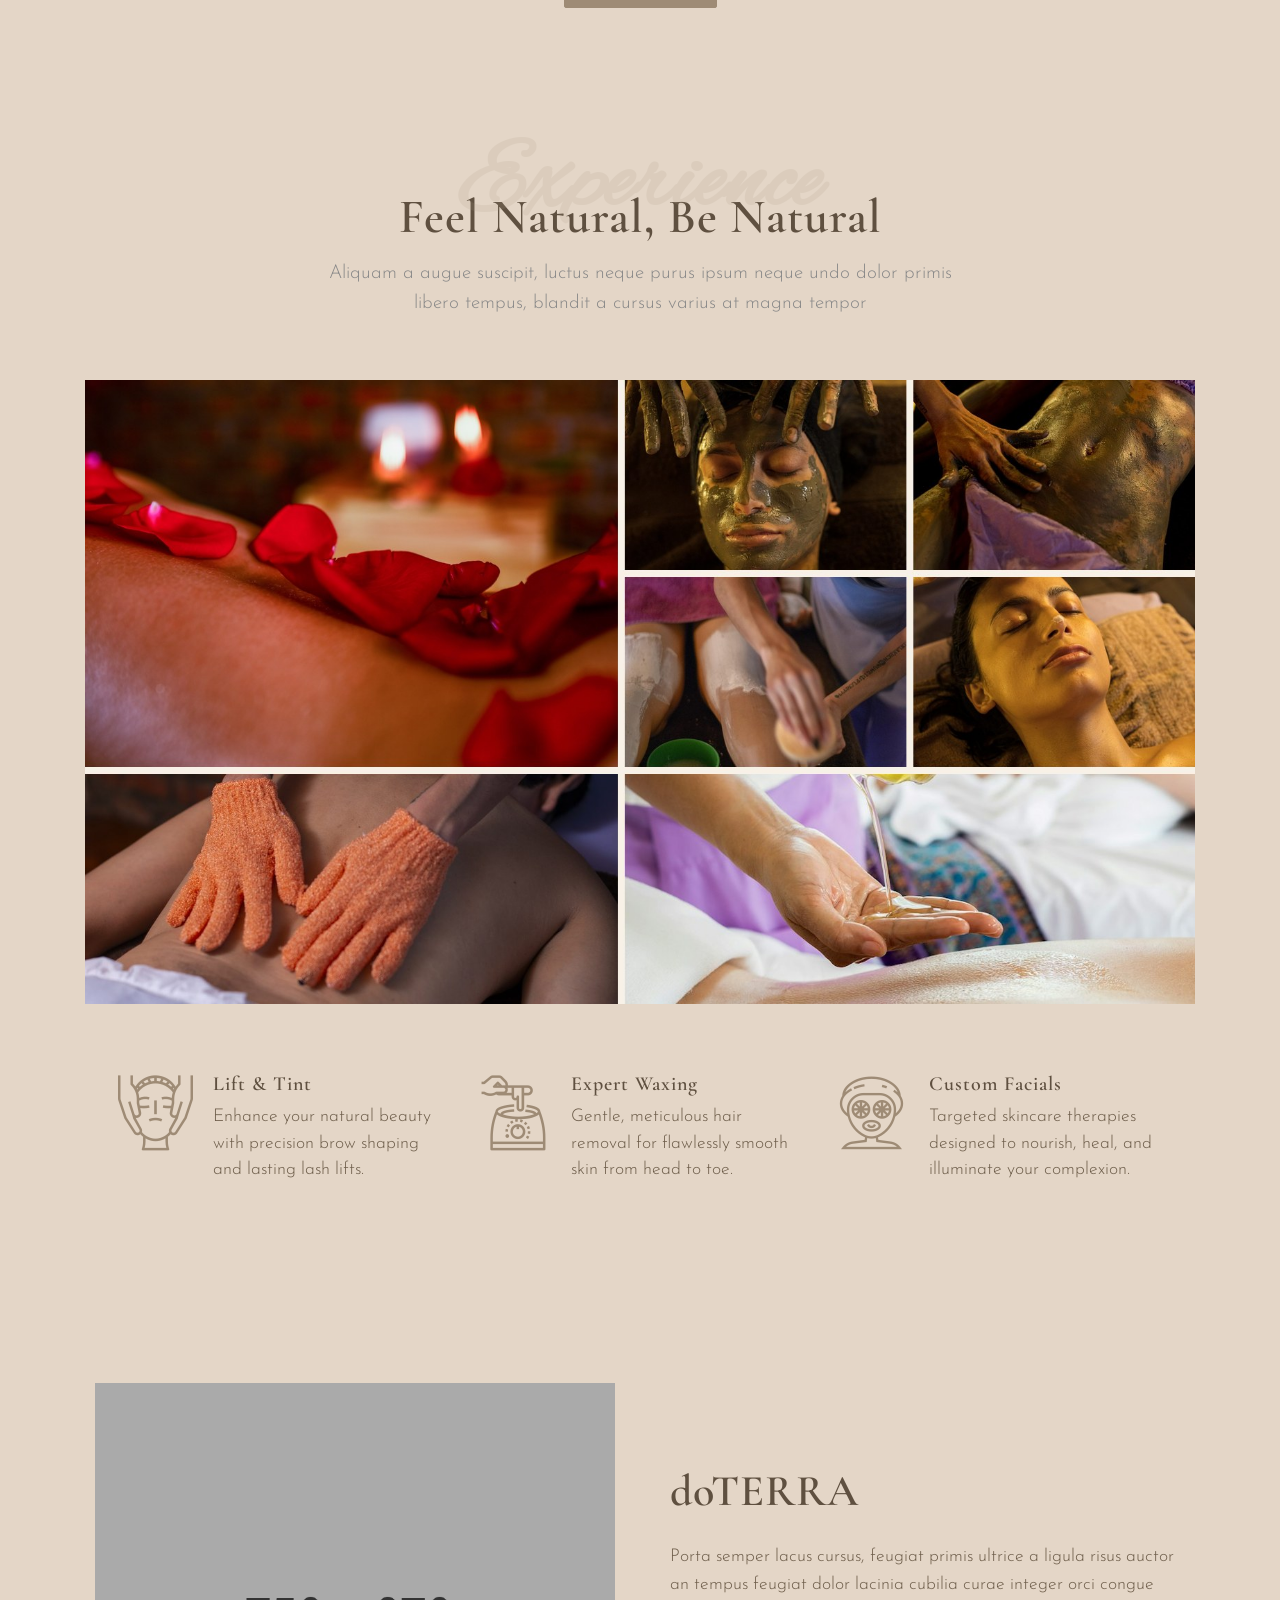
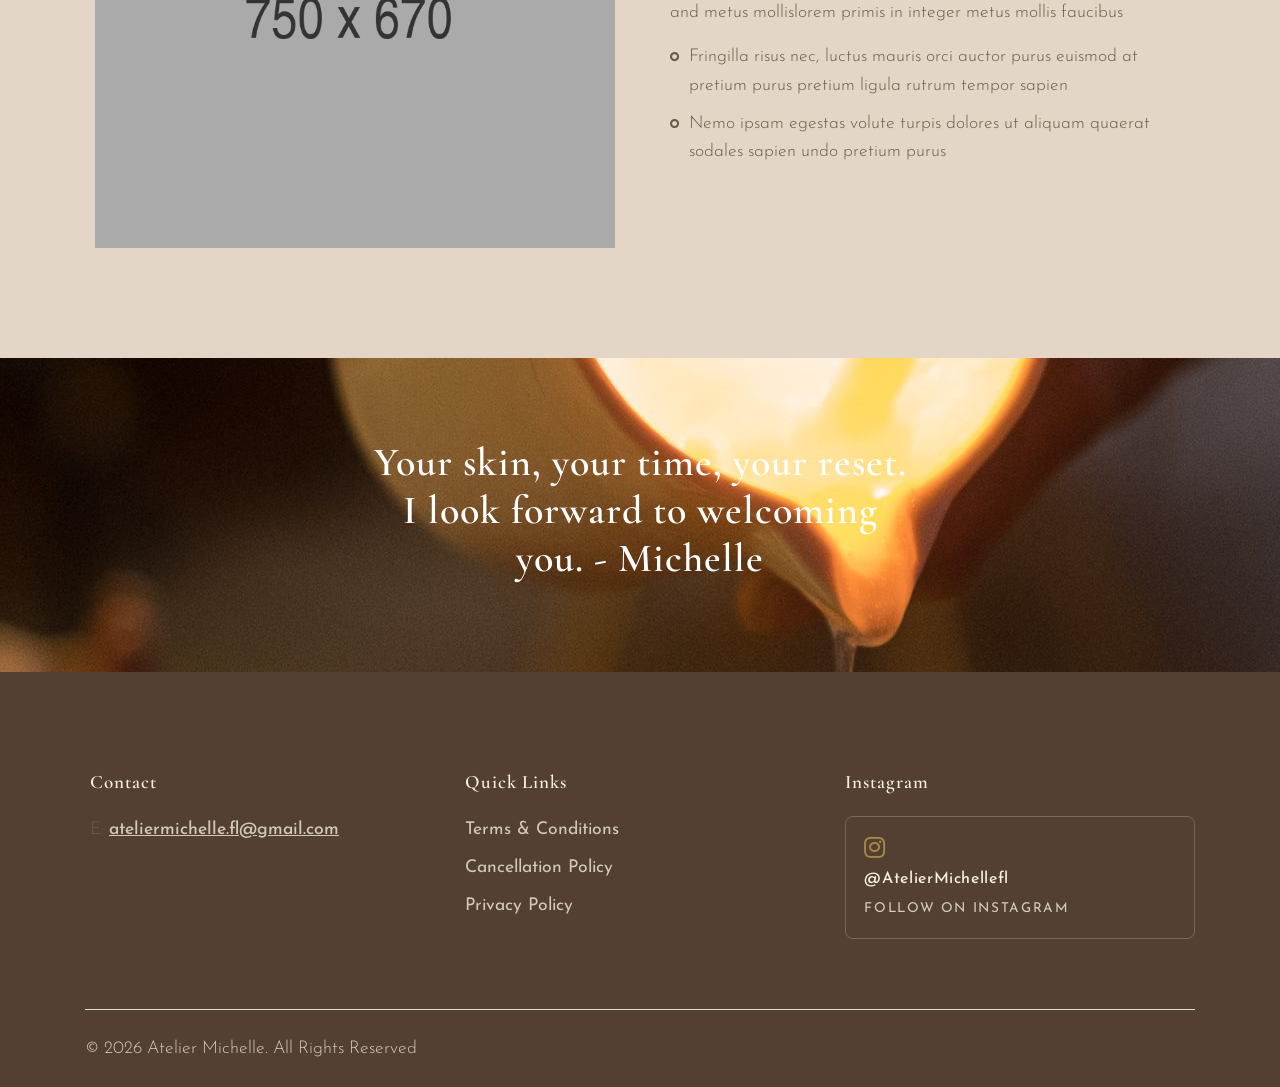
==== commit 161b9aff: "bunch of changes" ====
--- a/index.html
+++ b/index.html
@@ -397,17 +397,274 @@
 
 
 	
-			<!-- BANNER — botanical hero
-			============================================= -->
+			<!-- BANNER — treatment hero (hidden)
+			=============================================
 			<section id="am-hero-banner" class="am-hero-banner" aria-label="Atelier Michelle">
 				<img
 					class="am-hero-banner__img"
-					src="images/atelier-michelle-banner.jpg?v=3"
-					width="2000"
-					height="496"
-					alt="Botanical ingredients — calendula oil, lavender, rose geranium, and chamomile"
+					src="images/atelier-michelle-banner.jpg?v=4"
+					width="2400"
+					height="1602"
+					alt="Relaxing spa treatment with rose petals at Atelier Michelle"
 				>
-			</section>	<!-- END BANNER -->
+			</section>
+			-->
+
+			<!-- SERVICES-10
+			============================================= -->
+			<section id="services-10" class="bg-color-01 wide-60 services-section division">
+				<div class="container">
+
+
+					<!-- SECTION TITLE -->
+					<div class="row">
+						<div class="col-lg-10 offset-lg-1">
+							<div class="section-title mb-60 text-center">
+
+								<!-- Transparent Header -->
+								<h2 class="tra-header txt-color-02">Atelier Michelle</h2>
+
+								<!-- Title -->
+								<h3 class="h3-xl txt-color-01">The Art Of Natural Beauty</h3>
+
+								<!-- Text -->
+								<p class="p-lg txt-color-05">A refined approach to skin & facial sculpting. Restore your glow. Release tension. Feel renewed.
+								</p>
+
+							</div>
+						</div>
+					</div>
+
+
+					<!-- SERVICES-10 WRAPPER -->
+			 		<div class="sbox-10-wrapper">
+						<div class="row">
+
+
+							<!-- SERVICE BOX #1 -->
+							<div class="col-md-6 col-lg-3">
+								<div class="sbox-10 bg-white text-center">
+
+									<!-- Image -->
+									<div class="sbox-10-img">
+										<div class="hover-overlay">
+											<img class="img-fluid" src="images/services/aromatouch.jpg" alt="AromaTouch Technique essential oil massage">
+										</div>
+									</div>
+
+									<!-- Text -->
+									<div class="sbox-10-txt">
+
+										<!-- Title -->
+										<h5 class="h5-sm txt-color-01">AromaTouch</h5>
+
+										<!-- Button -->
+										<a href="massage-treatment-booking.html" class="btn p-sm btn-tra-01 color-02-hover">Book</a>
+
+									</div>
+
+								</div>
+							</div>
+
+
+							<!-- SERVICE BOX #2 -->
+							<div class="col-md-6 col-lg-3">
+								<div class="sbox-10 bg-white text-center">
+
+									<!-- Image -->
+									<div class="sbox-10-img">
+										<div class="hover-overlay">
+											<img class="img-fluid" src="images/services/lash-brows.jpg" alt="Lash and brow treatment">
+										</div>
+									</div>
+
+									<!-- Text -->
+									<div class="sbox-10-txt">
+
+										<!-- Title -->
+										<h5 class="h5-sm txt-color-01">Lash &amp; Brows</h5>
+
+										<!-- Button -->
+										<a href="face-treatment-booking.html" class="btn p-sm btn-tra-01 color-02-hover">Book</a>
+
+									</div>
+
+								</div>
+							</div>
+
+
+							<!-- SERVICE BOX #3 -->
+							<div class="col-md-6 col-lg-3">
+								<div class="sbox-10 bg-white text-center">
+
+									<!-- Image -->
+									<div class="sbox-10-img">
+										<div class="hover-overlay">
+											<img class="img-fluid" src="images/services/access-bars.jpg" alt="Access Bars session">
+										</div>
+									</div>
+
+									<!-- Text -->
+									<div class="sbox-10-txt">
+
+										<!-- Title -->
+										<h5 class="h5-sm txt-color-01">Access Bars</h5>
+
+										<!-- Button -->
+										<a href="massage-treatment-booking.html" class="btn p-sm btn-tra-01 color-02-hover">Book</a>
+
+									</div>
+
+								</div>
+							</div>
+
+
+							<!-- SERVICE BOX #4 -->
+							<div class="col-md-6 col-lg-3">
+								<div class="sbox-10 bg-white text-center">
+
+									<!-- Image -->
+									<div class="sbox-10-img">
+										<div class="hover-overlay">
+											<img class="img-fluid" src="images/services/waxing.jpg" alt="Waxing treatment">
+										</div>
+									</div>
+
+									<!-- Text -->
+									<div class="sbox-10-txt">
+
+										<!-- Title -->
+										<h5 class="h5-sm txt-color-01">Waxing</h5>
+
+										<!-- Button -->
+										<a href="waxing-treatment-booking.html" class="btn p-sm btn-tra-01 color-02-hover">Book</a>
+
+									</div>
+
+								</div>
+							</div>
+
+
+						</div>  <!-- End row -->
+				 	</div>	<!-- END SERVICES-10 WRAPPER -->
+
+
+				</div>	   <!-- End container -->
+			</section>	<!-- END SERVICES-10 -->
+
+
+			<!-- PRICING-1
+			============================================= -->
+			<section id="pricing-1" class="bg-color-01 wide-60 pricing-section division">
+				<div class="container">
+
+
+					<!-- PRICING TABLES WRAPPER -->
+			 		<div class="pricing-wrapper">
+						<div class="row">
+
+
+							<div class="col-lg-6">
+								<div class="pricing-1-table">
+
+									<!-- Title -->
+									<h3 class="h3-xs txt-color-01 text-center mb-50">Massages</h3>
+
+									<!-- List -->
+									<ul class="pricing-list">
+
+										<li class="pricing-list-txt">
+											<h5 class="h5-md txt-color-01">Swedish Massage</h5>
+											<p class="txt-color-05">50 Minute Session Packages</p>
+											<h4 class="h4-xs pricing-list-amount txt-color-01">$60</h4>
+										</li>
+
+										<li class="pricing-list-txt">
+											<h5 class="h5-md txt-color-01">Combination Massage</h5>
+											<p class="txt-color-05">60 Minute Session Packages</p>
+											<h4 class="h4-xs pricing-list-amount txt-color-01">$65</h4>
+										</li>
+
+										<li class="pricing-list-txt">
+											<h5 class="h5-md txt-color-01">Deep Tissue Massage</h5>
+											<p class="txt-color-05">45 Minute Session Packages</p>
+											<h4 class="h4-xs pricing-list-amount txt-color-01">$65</h4>
+										</li>
+
+										<li class="pricing-list-txt">
+											<h5 class="h5-md txt-color-01">Hot Stone Massage</h5>
+											<p class="txt-color-05">55 Minute Session Packages</p>
+											<h4 class="h4-xs pricing-list-amount txt-color-01">$84</h4>
+										</li>
+
+										<li class="pricing-list-txt resp-lst">
+											<h5 class="h5-md txt-color-01">Relaxing Massage</h5>
+											<p class="txt-color-05">60 Minute Session Packages</p>
+											<h4 class="h4-xs pricing-list-amount txt-color-01">$55</h4>
+										</li>
+
+									</ul>
+								</div>
+							</div>
+
+							<div class="col-lg-6">
+								<div class="pricing-1-table">
+
+									<!-- Title -->
+									<h3 class="h3-xs txt-color-01 text-center mb-50">Treatments</h3>
+
+									<!-- List -->
+									<ul class="pricing-list">
+
+										<li class="pricing-list-txt">
+											<h5 class="h5-md txt-color-01">Aroma- Balance</h5>
+											<p class="txt-color-05">50 Minute Session Packages</p>
+											<h4 class="h4-xs pricing-list-amount txt-color-01">$80</h4>
+										</li>
+
+										<li class="pricing-list-txt">
+											<h5 class="h5-md txt-color-01">Supreme Skicare</h5>
+											<p class="txt-color-05">60 Minute Session Packages</p>
+											<h4 class="h4-xs pricing-list-amount txt-color-01">$119</h4>
+										</li>
+
+										<li class="pricing-list-txt">
+											<h5 class="h5-md txt-color-01">Calming Facial</h5>
+											<p class="txt-color-05">55 Minute Session Packages</p>
+											<h4 class="h4-xs pricing-list-amount txt-color-01">$87</h4>
+										</li>
+
+										<li class="pricing-list-txt">
+											<h5 class="h5-md txt-color-01">Aromatherapy Facial</h5>
+											<p class="txt-color-05">70 Minute Session Packages</p>
+											<h4 class="h4-xs pricing-list-amount txt-color-01">$95</h4>
+										</li>
+
+										<li class="pricing-list-txt">
+											<h5 class="h5-md txt-color-01">Coconut Body</h5>
+											<p class="txt-color-05">40 Minute Session Packages</p>
+											<h4 class="h4-xs pricing-list-amount txt-color-01">$90</h4>
+										</li>
+
+									</ul>
+								</div>
+							</div>
+
+
+						</div>	<!-- End row -->
+					</div>	<!-- END PRICING TABLES WRAPPER -->
+
+
+					<!-- BOOKING CTA -->
+					<div class="row">
+						<div class="col-md-12 text-center">
+							<a href="face-treatment-booking.html" class="btn btn-md btn-color-02 tra-01-hover mt-40">Book Now</a>
+						</div>
+					</div>
+
+
+				</div>	   <!-- End container -->
+			</section>	<!-- END PRICING-1 -->
 
 
 			<!-- ABOUT-3
@@ -416,30 +673,29 @@
 				<div class="container">
 
 
-					<!-- SECTION TITLE -->	
-					<div class="row">	
+					<!-- SECTION TITLE -->
+					<div class="row">
 						<div class="col-lg-10 offset-lg-1">
-							<div class="section-title mb-60 text-center">	
-
-								<!-- Transparent Header -->	
-								<h1 class="tra-header txt-color-02">Experience</h1>	
-
-								<!-- Title 	-->	
-								<h3 class="h3-xl txt-color-01">Feel Natural, Be Natural</h3>	
-
-								<!-- Text -->	
-								<p class="p-lg txt-color-05">From the moment you walk through our doors, the healing begins. Curated soundscapes, 
-								   grounding aromas, and a judgment-free environment designed solely for your restoration. Leave your 
-								   stress at the door. Step into your nature.
+							<div class="section-title mb-60 text-center">
+
+								<!-- Transparent Header -->
+								<h2 class="tra-header txt-color-02">Experience</h2>
+
+								<!-- Title -->
+								<h3 class="h3-xl txt-color-01">Feel Natural, Be Natural</h3>
+
+								<!-- Text -->
+								<p class="p-lg txt-color-05">Aliquam a augue suscipit, luctus neque purus ipsum neque undo dolor
+								   primis libero tempus, blandit a cursus varius at magna tempor
 								</p>
-									
-							</div>	
+
+							</div>
 						</div>
 					</div>
 
 
 					<!-- ABOUT IMAGE -->
-					<div class="row">	
+					<div class="row">
 					 	<div class="col-md-12">
 							<div class="img-block">
 								<img class="img-fluid" src="images/image-12.jpg" alt="about-image">
@@ -453,11 +709,11 @@
 						<div class="row d-flex align-items-center">
 
 
-							<!-- ABOUT BOX #1 -->		
+							<!-- ABOUT BOX #1 -->
 							<div class="col-md-4">
 								<div class="abox-1 mb-40">
 
-									<!-- Icon --> 
+									<!-- Icon -->
 									<div class="abox-1-ico ico-75 txt-color-03">
 										<span class="flaticon-beauty-treatment"></span>
 									</div>
@@ -472,11 +728,11 @@
 							</div>
 
 
-							<!-- ABOUT BOX #2 -->		
+							<!-- ABOUT BOX #2 -->
 							<div class="col-md-4">
 								<div class="abox-1 mb-40">
 
-									<!-- Icon --> 
+									<!-- Icon -->
 									<div class="abox-1-ico ico-75 txt-color-03">
 										<span class="flaticon-wax"></span>
 									</div>
@@ -491,11 +747,11 @@
 							</div>
 
 
-							<!-- ABOUT BOX #3 -->		
+							<!-- ABOUT BOX #3 -->
 							<div class="col-md-4">
 								<div class="abox-1 mb-40">
 
-									<!-- Icon --> 
+									<!-- Icon -->
 									<div class="abox-1-ico ico-75 txt-color-03">
 										<span class="flaticon-facial-treatment"></span>
 									</div>
@@ -510,7 +766,7 @@
 							</div>
 
 
-						</div>  <!-- End row --> 
+						</div>  <!-- End row -->
 					</div>	  <!-- END ABOUT BOXES WRAPPER -->
 
 
@@ -518,101 +774,61 @@
 			</section>	<!-- END ABOUT-3 -->
 
 
-			<!-- SERVICES-13
+			<!-- ABOUT-1
 			============================================= -->
-			<section id="services-13" class="bg-color-01 wide-80 services-section division">
+			<section id="about-1" class="bg-color-01 wide-70 about-section division">
 				<div class="container">
-
-
-					<!-- SECTION TITLE -->
-					<div class="row">
-						<div class="col-lg-10 offset-lg-1">
-							<div class="section-title mb-60 text-center">
-
-								<!-- Transparent Header -->
-								<h1 class="tra-header txt-color-02">Atelier Michelle</h1>
+					<div class="row d-flex align-items-center">
+
+
+						<!-- IMAGE BLOCK -->
+						<div class="col-md-5 col-lg-6">
+							<div class="img-block left-column pc-10 mb-40">
+								<img class="img-fluid" src="images/image-01.png" alt="about-image">
+							</div>
+						</div>
+
+
+						<!-- TEXT BLOCK -->
+						<div class="col-md-7 col-lg-6">
+							<div class="txt-block right-column pc-15 mb-40">
 
 								<!-- Title -->
-								<h3 class="h3-xl txt-color-01">Value &amp; Complementary-Focused</h3>
+								<h3 class="h3-md txt-color-01">doTERRA </h3>
 
 								<!-- Text -->
-								<p class="p-lg txt-color-05"> A refined approach to skin &amp; facial sculpting.
-									Restore your glow. Release tension. Feel renewed.
-
+								<p class="txt-color-05">Porta semper lacus cursus, feugiat primis ultrice a ligula risus auctor an tempus
+								   feugiat dolor lacinia cubilia curae integer orci congue and metus mollislorem primis in integer metus
+								   mollis faucibus
 								</p>
 
-							</div>
-						</div>
-					</div>
-
-
-					<!-- SERVICES-13 WRAPPER -->
-			 		<div class="sbox-13-wrapper">
-						<div class="row">
-
-
-							<!-- SERVICE BOX #1 — Massage hidden until license is ready
-							<div class="col-md-6">
-								<div id="s13-1" class="sbox-13 bg-fixed bg-color-02">
-									<div class="sbox-13-txt">
-										<h5 class="h5-xl white-color">Massage Therapy</h5>
-										<p class="white-color">Release tension. Restore balance. Reveal your natural definition.</p>
-										<a href="massage-treatment-booking.html" class="btn btn-color-02 tra-02-hover">Book Massage</a>
-									</div>
-								</div>
-							</div>
-							-->
-
-
-							<!-- SERVICE BOX #2 -->
-							<div class="col-md-6">
-								<div id="s13-2" class="sbox-13 bg-fixed bg-color-02">
-									<div class="sbox-13-txt">
-
-										<!-- Title -->
-										<h5 class="h5-xl white-color">Skin Care</h5>
-
-										<!-- Text -->
-										<p class="white-color">Skin. Structure. Renewal. Personalized facial and body treatments designed to refine, restore, and renew.</p>
-
-										<!-- Button -->
-										<a href="face-treatment-booking.html" class="btn btn-color-02 tra-02-hover">Book Facial</a>
-
-									</div>
-								</div>
-							</div>	<!-- END SERVICE BOX #2 -->
-
-
-							<!-- SERVICE BOX #3 -->
-							<div class="col-md-6">
-								<div id="s13-4" class="sbox-13 bg-fixed bg-color-02">
-									<div class="sbox-13-txt">
-
-										<!-- Title -->
-										<h5 class="h5-xl white-color">Waxing</h5>
-
-										<!-- Text -->
-										<p class="white-color">Gentle, meticulous hair removal for flawlessly smooth skin from head to toe.</p>
-
-										<!-- Button -->
-										<a href="waxing-treatment-booking.html" class="btn btn-color-02 tra-02-hover">Book Wax</a>
-
-									</div>
-								</div>
-							</div>	<!-- END SERVICE BOX #3 -->
-
-
-						</div>  <!-- End row -->
-				 	</div>	<!-- END SERVICES-13 WRAPPER -->
-
-
+								<!-- List -->
+								<ul class="txt-list txt-color-05">
+
+									<li class="list-item">
+										<i class="fas fa-genderless"></i>
+										<p>Fringilla risus nec, luctus mauris  orci auctor purus euismod at pretium purus
+					   					   pretium ligula rutrum tempor sapien
+										</p>
+									</li>
+
+									<li class="list-item">
+										<i class="fas fa-genderless"></i>
+										<p>Nemo ipsam egestas volute turpis dolores ut aliquam quaerat sodales sapien
+					   					   undo pretium purus
+										</p>
+									</li>
+
+								</ul>
+
+							</div>
+						</div>	<!-- END TEXT BLOCK -->
+
+
+					</div>	   <!-- End row -->
 				</div>	   <!-- End container -->
-			</section>	<!-- END SERVICES-13 -->
-
-		
-
-
-			
+			</section>	<!-- END ABOUT-1 -->
+
 
 
 
--- a/css/atelier-brand.css
+++ b/css/atelier-brand.css
@@ -335,7 +335,37 @@
   color: var(--am-color-ink-strong);
 }
 
-/* 8. Homepage botanical hero — full image, cleared below fixed header */
+/* 8. Services-13 cards — cream wash + heavier type for photo readability
+   Matches template surface whites (#fdfaf4 / #f8f1e7). Light body weight (300)
+   washes out on busy photos; bump weight/contrast instead of pure white text. */
+.sbox-13 {
+  position: relative;
+  overflow: hidden;
+  isolation: isolate;
+}
+
+.sbox-13::before {
+  content: "";
+  position: absolute;
+  inset: 0;
+  background: rgba(253, 250, 244, 0.68);
+  pointer-events: none;
+  z-index: 1;
+}
+
+.sbox-13 .sbox-13-txt {
+  position: relative;
+  z-index: 2;
+}
+
+.sbox-13 .sbox-13-txt h5 {
+  color: var(--am-color-ink-strong);
+  font-weight: 700;
+  letter-spacing: 0.5px;
+  margin-bottom: 20px;
+}
+
+/* 9. Homepage botanical hero — full image, cleared below fixed header */
 .am-hero-banner {
   /* Fixed header sits on top of page flow; push banner clear of it */
   padding-top: 80px;
